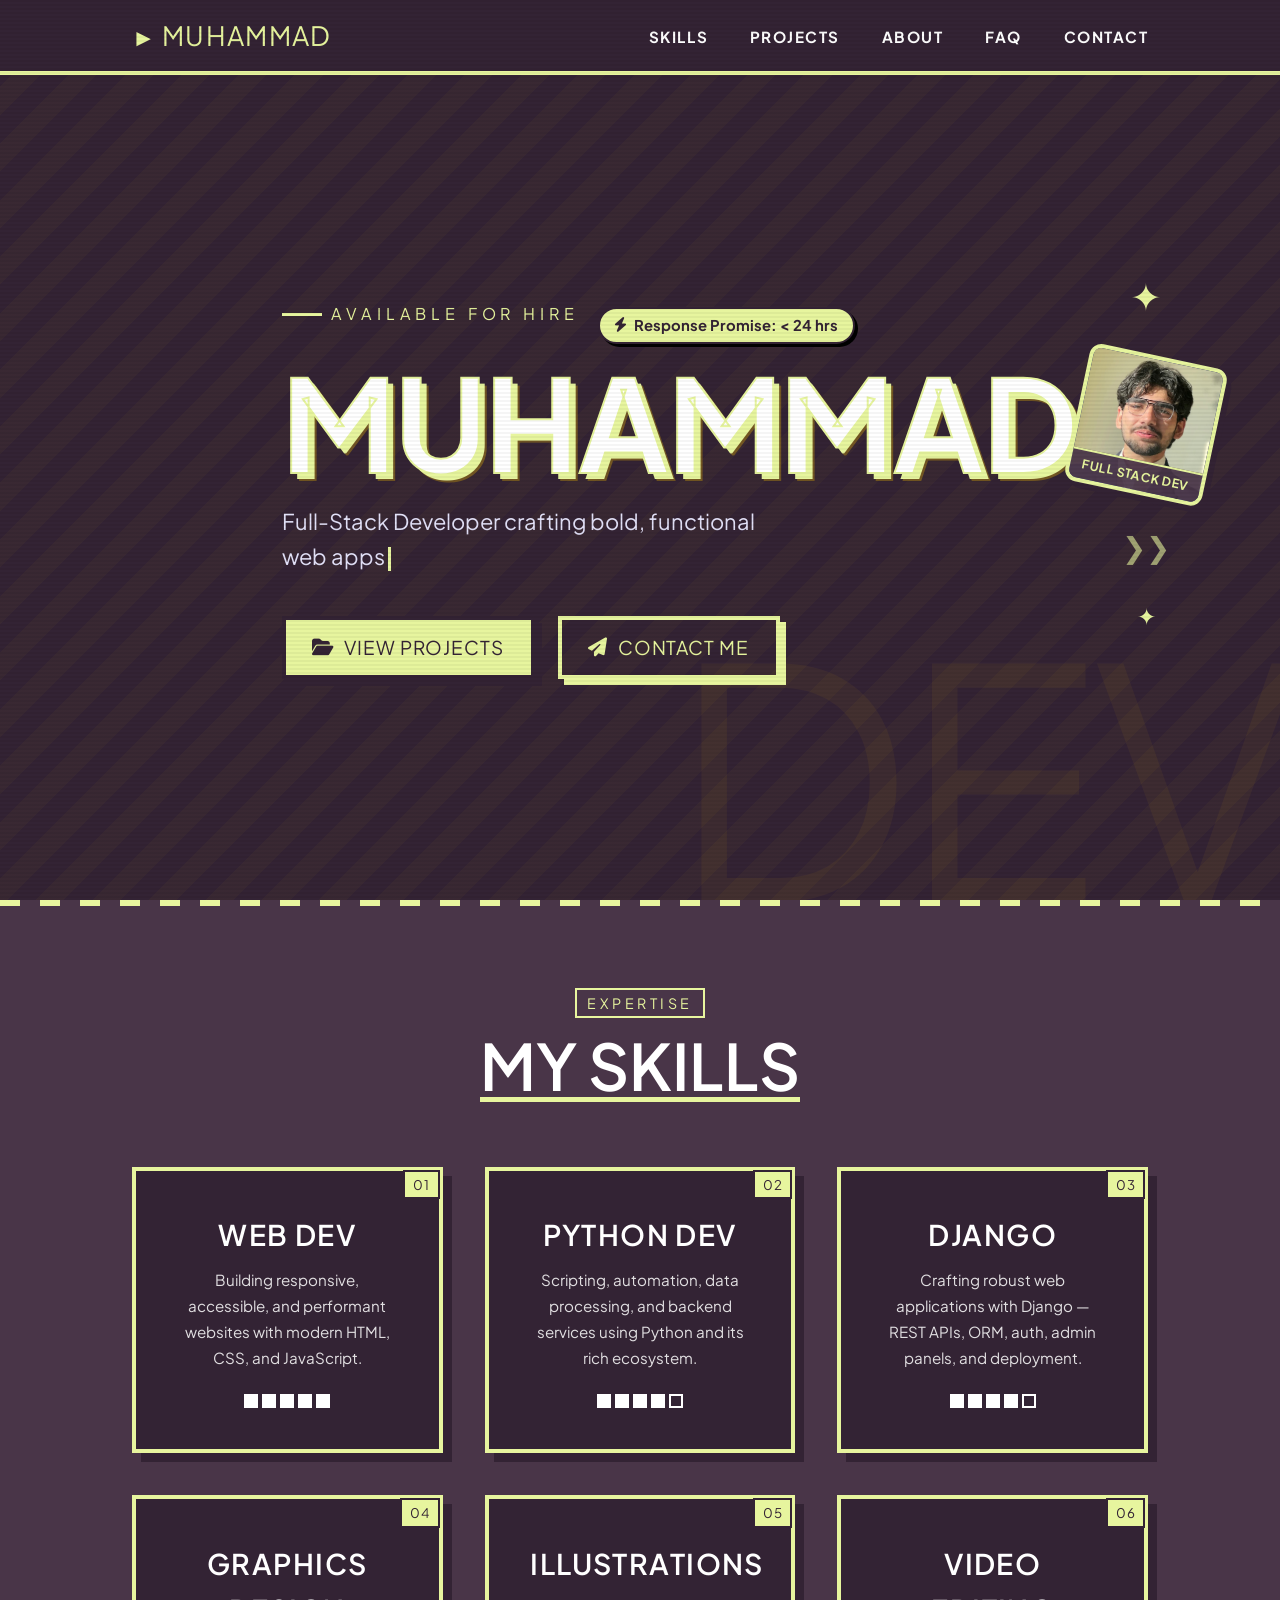
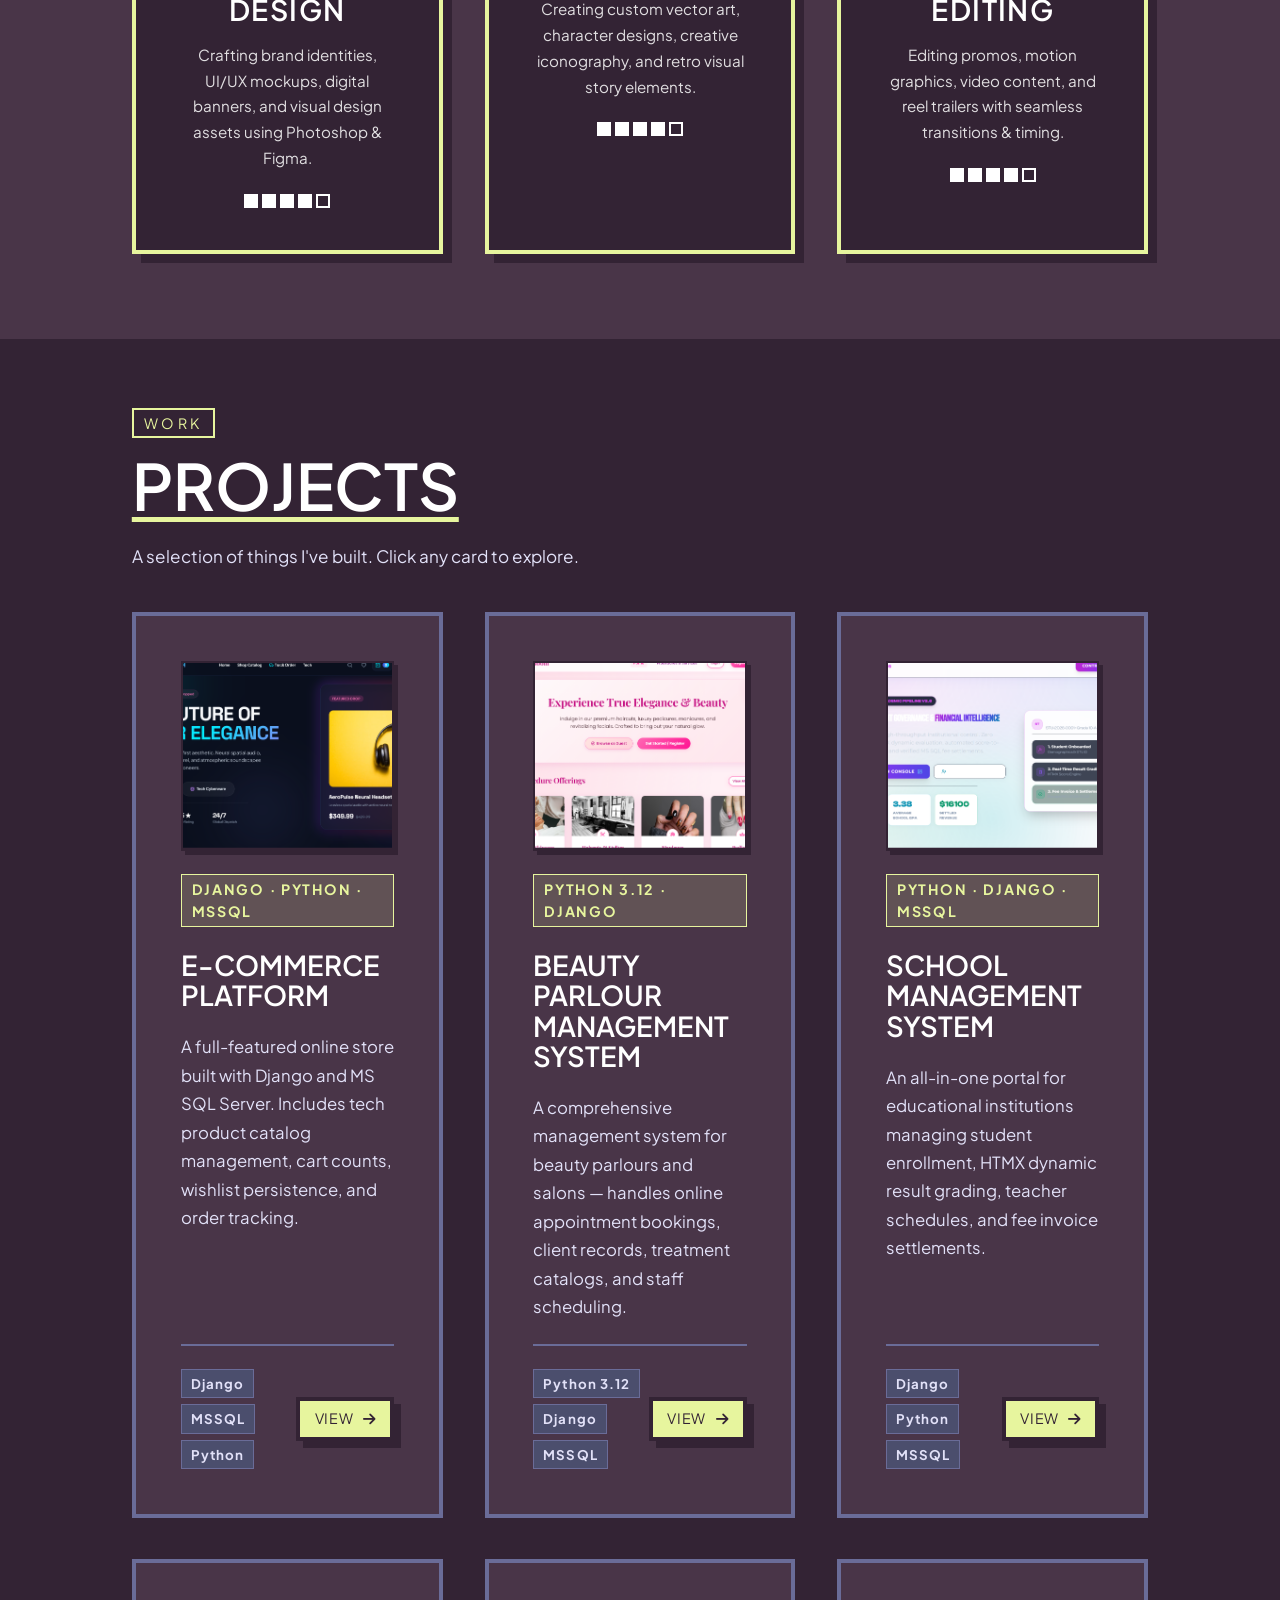
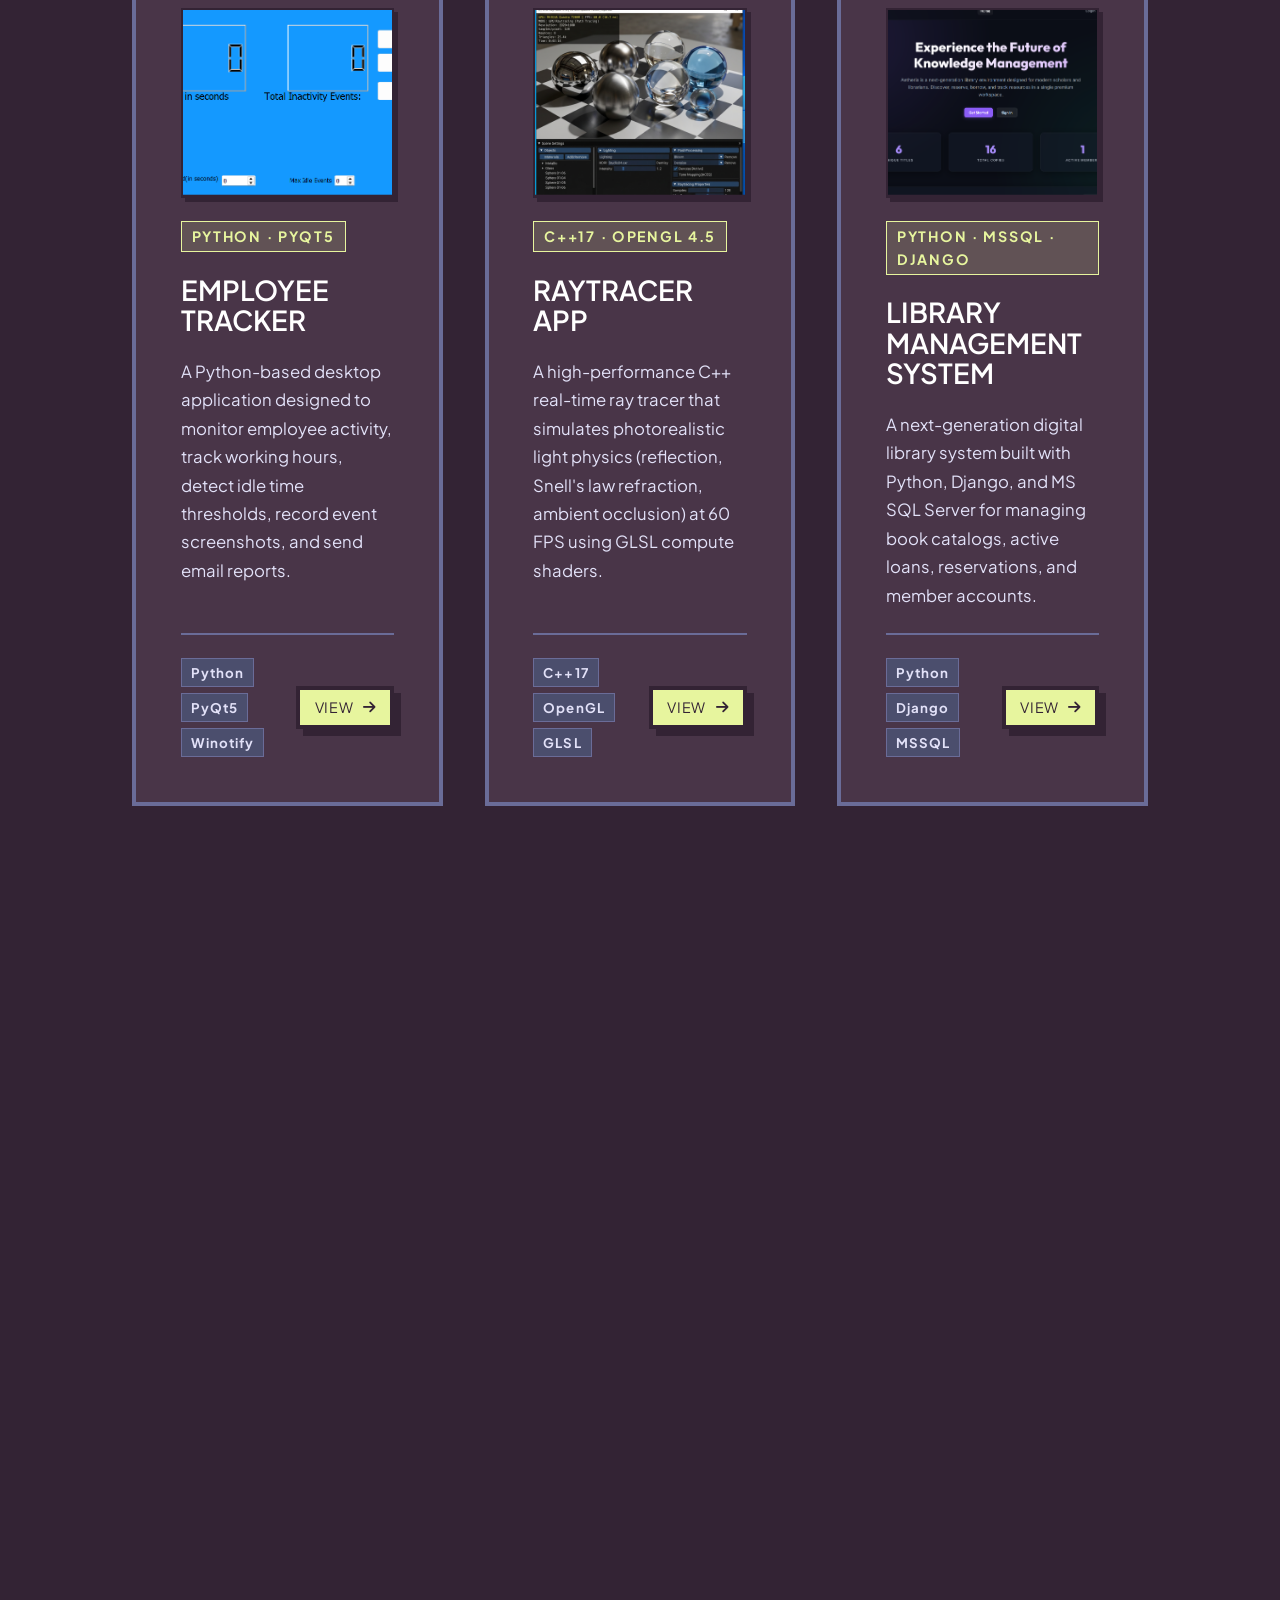
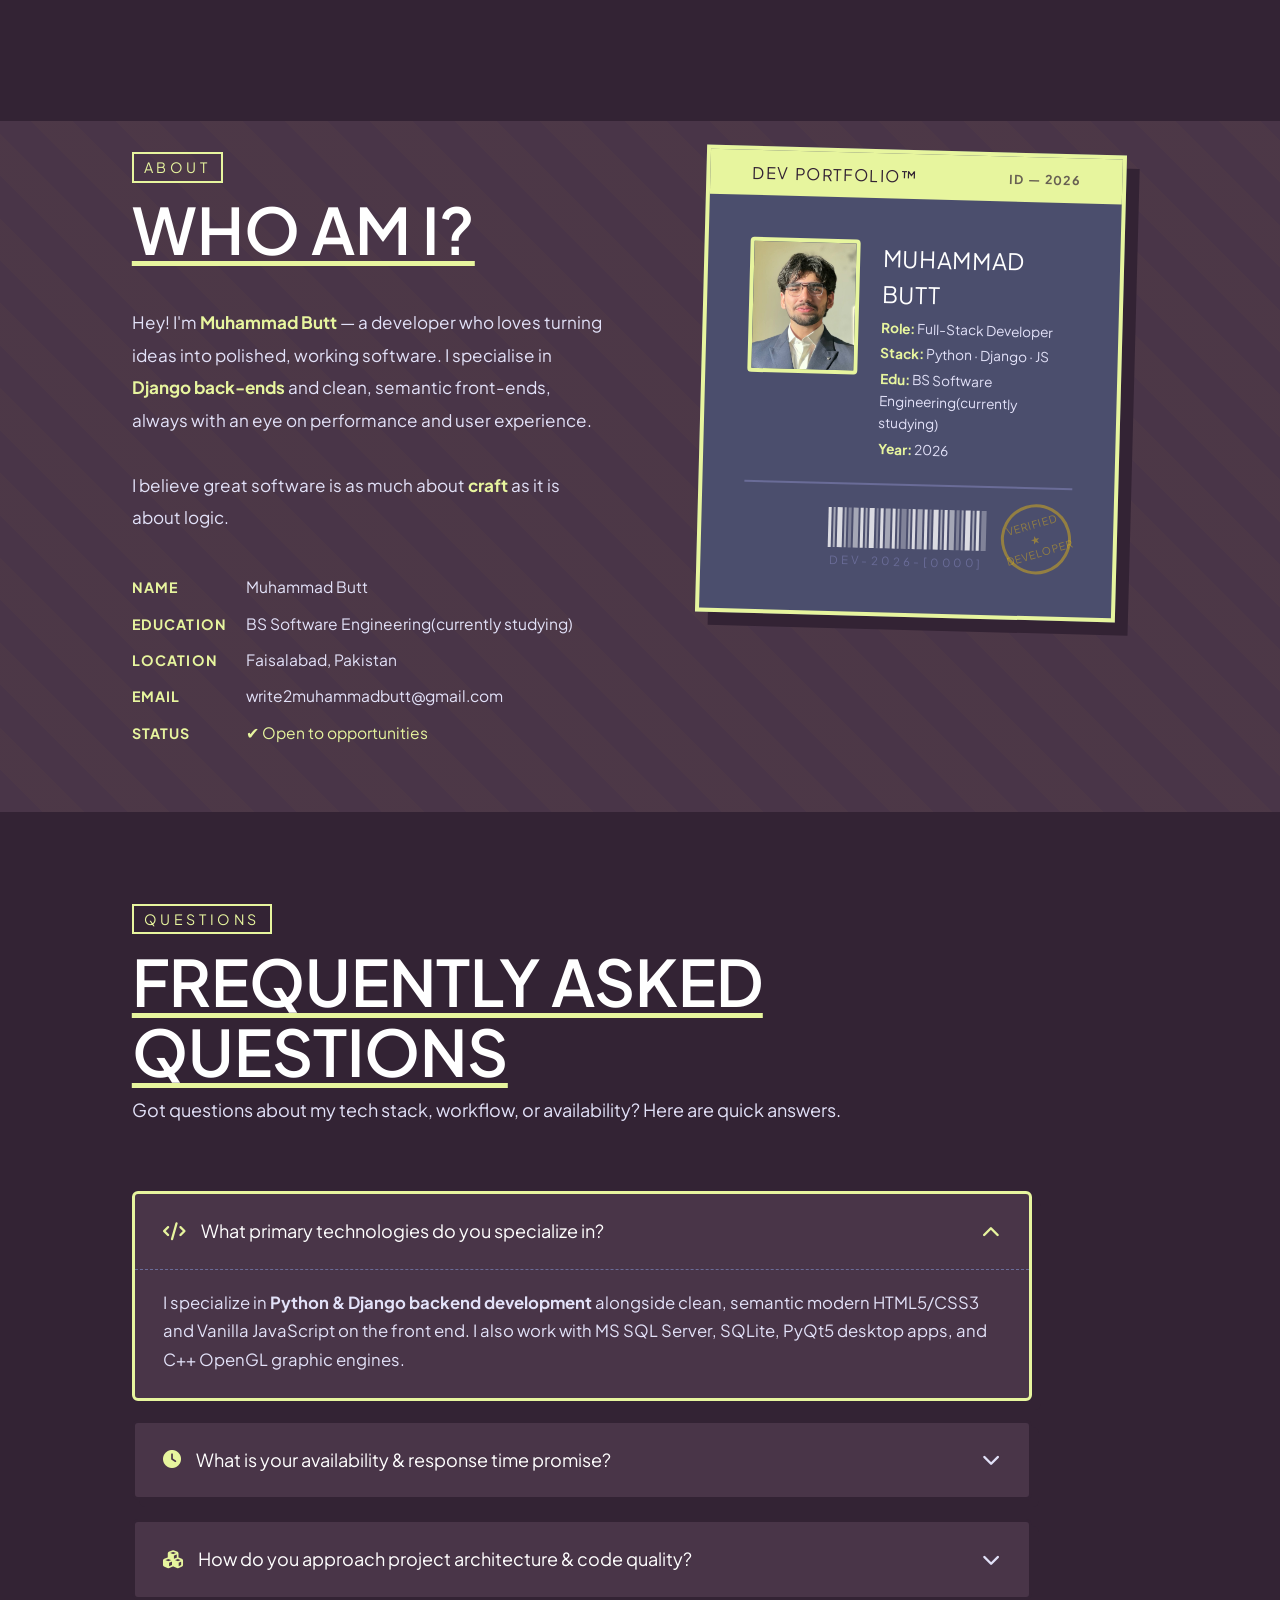
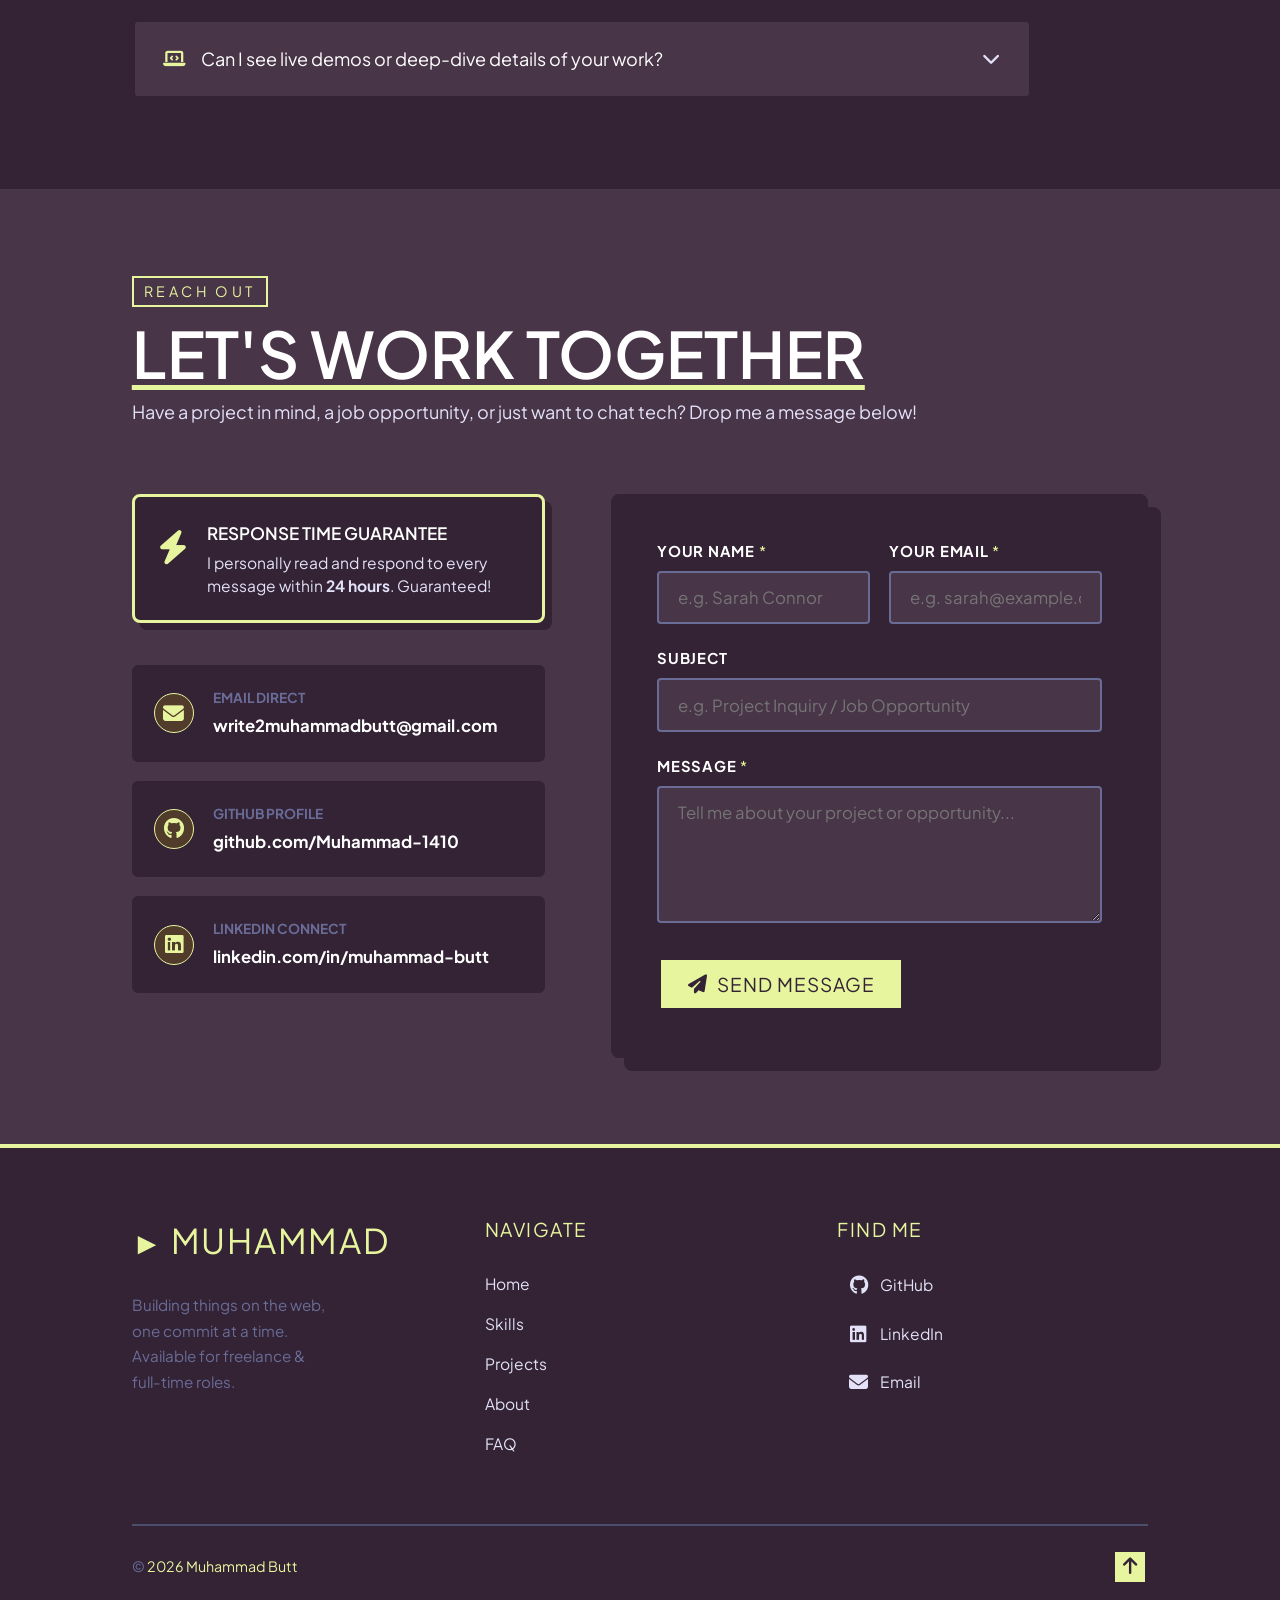
==== index.html @ cc2b0512 "changes1" ====
<!DOCTYPE html>
<html lang="en">

<head>
  <meta charset="UTF-8" />
  <meta name="viewport" content="width=device-width, initial-scale=1.0" />

  <title>Muhammad Butt — Developer Portfolio</title>
  <meta name="description"
    content="Personal portfolio of Muhammad Butt — a passionate web &amp; Python developer specializing in Django applications." />
  <meta name="author" content="Muhammad Butt" />
  <meta name="keywords"
    content="Muhammad Butt, Full Stack Developer, Python Developer, Django Developer, Web Developer Portfolio, Software Engineer Pakistan" />
  <link rel="canonical" href="https://muhammad-1410.github.io/" />

  <!-- Open Graph / Social Media Meta Tags -->
  <meta property="og:type" content="website" />
  <meta property="og:title" content="Muhammad Butt — Developer Portfolio" />
  <meta property="og:description"
    content="Explore projects, skills, and full-stack Django web applications built by Muhammad Butt." />
  <meta property="og:image" content="https://muhammad-1410.github.io/images/profile.jpg" />
  <meta property="og:url" content="https://muhammad-1410.github.io/" />

  <!-- Twitter Card Meta Tags -->
  <meta name="twitter:card" content="summary_large_image" />
  <meta name="twitter:title" content="Muhammad — Developer Portfolio" />
  <meta name="twitter:description"
    content="Explore projects, skills, and full-stack Django web applications built by Muhammad Butt." />
  <meta name="twitter:image" content="https://muhammad-1410.github.io/images/profile.jpg" />

  <!-- Favicon -->
  <link rel="icon" type="image/jpg" href="images/favicon.jpg" />

  <!-- JSON-LD Structured Data Schema -->
  <script type="application/ld+json">
  {
    "@context": "https://schema.org",
    "@type": "Person",
    "name": "Muhammad",
    "jobTitle": "Full-Stack Developer",
    "url": "https://muhammad-1410.github.io/",
    "sameAs": [
      "https://github.com/Muhammad-1410",
      "https://linkedin.com/in/muhammad-butt-6744a7359"
    ],
    "knowsAbout": ["Python", "Django", "JavaScript", "HTML", "CSS", "MSSQL", "Software Engineering"]
  }
  </script>

  <link rel="preconnect" href="https://fonts.googleapis.com" />
  <link rel="preconnect" href="https://fonts.gstatic.com" crossorigin />
  <link
    href="https://fonts.googleapis.com/css2?family=Plus+Jakarta+Sans:ital,wght@0,400;0,500;0,600;0,700;0,800;1,400;1,500;1,600;1,700&display=swap"
    rel="stylesheet" />

  <link rel="stylesheet" href="https://cdnjs.cloudflare.com/ajax/libs/font-awesome/6.5.0/css/all.min.css"
    crossorigin="anonymous" />
  <link rel="stylesheet" href="style.css" />
</head>

<body>

  <nav class="navbar" aria-label="Main navigation">
    <div class="container nav-inner">
      <a href="#hero" class="nav-logo" aria-label="Go to top">Muhammad</a>
      <ul class="nav-links" id="navLinks" role="list">
        <li><a href="#skills" aria-label="Jump to Skills section">Skills</a></li>
        <li><a href="#projects" aria-label="Jump to Projects section">Projects</a></li>
        <li><a href="#about" aria-label="Jump to About section">About</a></li>
        <li><a href="#faq" aria-label="Jump to FAQ section">FAQ</a></li>
        <li><a href="#socials" aria-label="Jump to Socials section">Contact</a></li>
      </ul>
      <button class="nav-toggle" id="navToggle" aria-label="Toggle navigation menu" aria-expanded="false"
        aria-controls="navLinks">
        <span></span>
        <span></span>
        <span></span>
      </button>
    </div>
  </nav>

  <section class="hero" id="hero" aria-label="Hero introduction">
    <div class="container hero-content">
      <div class="hero-status-row">
        <p class="hero-eyebrow">Available for hire</p>
        <span class="response-time-pill" title="Guaranteed quick turnarounds">
          <i class="fa-solid fa-bolt" aria-hidden="true"></i> Response Promise: &lt; 24 hrs
        </span>
      </div>
      <h1 class="hero-name">Muhammad</h1>
      <p class="hero-tagline" id="heroTagline" aria-live="polite">
        <span class="typewriter-cursor" aria-hidden="true"></span>
      </p>

      <!-- CTA buttons -->
      <div class="hero-cta">
        <a href="#projects" class="btn btn-primary" aria-label="View my projects" id="ctaProjects">
          <i class="fa-solid fa-folder-open" aria-hidden="true"></i>
          View Projects
        </a>
        <a href="#contact-section" class="btn btn-secondary" aria-label="Contact me directly" id="ctaContact">
          <i class="fa-solid fa-paper-plane" aria-hidden="true"></i>
          Contact Me
        </a>
      </div>

    </div>

    <div class="hero-shapes" aria-hidden="true">
      <span class="shape-star">✦</span>
      <div class="shape-badge">
        <img src="images/profile.jpg" alt="Muhammad Butt Profile Photo" class="hero-badge-img" />
        <div class="hero-badge-tag">FULL STACK DEV</div>
      </div>
      <span class="shape-chevron">❯❯</span>
      <span class="shape-star" style="font-size:1.2rem; animation-direction: reverse;">✦</span>
    </div>
  </section>

  <section class="skills" id="skills" aria-label="Skills">
    <div class="container">
      <header class="skills-header reveal">
        <span class="section-label">Expertise</span>
        <h2 class="section-title">My Skills</h2>
      </header>
      <div class="skills-grid reveal-stagger">
        <article class="skill-card" data-num="01" tabindex="0" aria-label="Skill: Web Development">
          <h3 class="skill-name">Web Dev</h3>
          <p class="skill-desc">
            Building responsive, accessible, and performant
            websites with modern HTML, CSS, and JavaScript.
          </p>
          <div class="skill-level" aria-label="Proficiency: 5 out of 5">
            <span class="skill-pip filled" title="Level 1"></span>
            <span class="skill-pip filled" title="Level 2"></span>
            <span class="skill-pip filled" title="Level 3"></span>
            <span class="skill-pip filled" title="Level 4"></span>
            <span class="skill-pip filled" title="Level 5"></span>
          </div>
        </article>

        <!-- ── Skill 2: Python Development ── -->
        <article class="skill-card" data-num="02" tabindex="0" aria-label="Skill: Python Development">
          <h3 class="skill-name">Python Dev</h3>
          <p class="skill-desc">
            Scripting, automation, data processing, and backend
            services using Python and its rich ecosystem.
          </p>
          <div class="skill-level" aria-label="Proficiency: 4 out of 5">
            <span class="skill-pip filled" title="Level 1"></span>
            <span class="skill-pip filled" title="Level 2"></span>
            <span class="skill-pip filled" title="Level 3"></span>
            <span class="skill-pip filled" title="Level 4"></span>
            <span class="skill-pip" title="Level 5"></span>
          </div>
        </article>

        <!-- ── Skill 3: Django ── -->
        <article class="skill-card" data-num="03" tabindex="0" aria-label="Skill: Django">
          <h3 class="skill-name">Django</h3>
          <p class="skill-desc">
            Crafting robust web applications with Django — REST
            APIs, ORM, auth, admin panels, and deployment.
          </p>
          <div class="skill-level" aria-label="Proficiency: 4 out of 5">
            <span class="skill-pip filled" title="Level 1"></span>
            <span class="skill-pip filled" title="Level 2"></span>
            <span class="skill-pip filled" title="Level 3"></span>
            <span class="skill-pip filled" title="Level 4"></span>
            <span class="skill-pip" title="Level 5"></span>
          </div>
        </article>

        <!-- ── Skill 4: Graphics Designing ── -->
        <article class="skill-card" data-num="04" tabindex="0" aria-label="Skill: Graphics Designing">
          <h3 class="skill-name">Graphics Design</h3>
          <p class="skill-desc">
            Crafting brand identities, UI/UX mockups, digital banners, and visual design assets using Photoshop &amp;
            Figma.
          </p>
          <div class="skill-level" aria-label="Proficiency: 4 out of 5">
            <span class="skill-pip filled" title="Level 1"></span>
            <span class="skill-pip filled" title="Level 2"></span>
            <span class="skill-pip filled" title="Level 3"></span>
            <span class="skill-pip filled" title="Level 4"></span>
            <span class="skill-pip" title="Level 5"></span>
          </div>
        </article>

        <!-- ── Skill 5: Illustrations ── -->
        <article class="skill-card" data-num="05" tabindex="0" aria-label="Skill: Illustrations">
          <h3 class="skill-name">Illustrations</h3>
          <p class="skill-desc">
            Creating custom vector art, character designs, creative iconography, and retro visual story elements.
          </p>
          <div class="skill-level" aria-label="Proficiency: 4 out of 5">
            <span class="skill-pip filled" title="Level 1"></span>
            <span class="skill-pip filled" title="Level 2"></span>
            <span class="skill-pip filled" title="Level 3"></span>
            <span class="skill-pip filled" title="Level 4"></span>
            <span class="skill-pip" title="Level 5"></span>
          </div>
        </article>

        <!-- ── Skill 6: Video Editing ── -->
        <article class="skill-card" data-num="06" tabindex="0" aria-label="Skill: Video Editing">
          <h3 class="skill-name">Video Editing</h3>
          <p class="skill-desc">
            Editing promos, motion graphics, video content, and reel trailers with seamless transitions &amp; timing.
          </p>
          <div class="skill-level" aria-label="Proficiency: 4 out of 5">
            <span class="skill-pip filled" title="Level 1"></span>
            <span class="skill-pip filled" title="Level 2"></span>
            <span class="skill-pip filled" title="Level 3"></span>
            <span class="skill-pip filled" title="Level 4"></span>
            <span class="skill-pip" title="Level 5"></span>
          </div>
        </article>

      </div><!-- /.skills-grid -->
    </div><!-- /.container -->
  </section>


  <!-- ════════════════════════════════════════════════════════
       PROJECTS SECTION
  ════════════════════════════════════════════════════════ -->
  <section class="projects" id="projects" aria-label="Projects">
    <div class="container">

      <header class="projects-header reveal">
        <span class="section-label">Work</span>
        <h2 class="section-title">Projects</h2>
        <p class="projects-intro">
          A selection of things I've built. Click any card to explore.
        </p>
      </header>

      <div class="projects-grid reveal-stagger">

        <!-- ── Project Card 1: E-Commerce Platform ── -->
        <article class="project-card" tabindex="0" aria-label="Project: E-Commerce Platform">
          <div class="project-img-wrapper">
            <img src="images/e_commerce.png" alt="E-Commerce Platform Screenshot" class="project-img" />
          </div>
          <span class="project-tag">Django · Python · MSSQL</span>
          <h3 class="project-title">E-Commerce Platform</h3>
          <p class="project-desc">
            A full-featured online store built with Django and MS SQL Server. Includes tech product catalog management,
            cart counts, wishlist persistence, and order tracking.
          </p>
          <div class="project-footer">
            <div class="project-stack">
              <span class="stack-pill">Django</span>
              <span class="stack-pill">MSSQL</span>
              <span class="stack-pill">Python</span>
            </div>
            <a href="projects/e-commerce.html" class="btn btn-primary btn-sm"
              aria-label="View E-Commerce Platform project">
              View <i class="fa-solid fa-arrow-right" aria-hidden="true"></i>
            </a>
          </div>
        </article>

        <!-- ── Project Card 2: Beauty Parlour Management System ── -->
        <article class="project-card" tabindex="0" aria-label="Project: Beauty Parlour Management System">
          <div class="project-img-wrapper">
            <img src="images/beauty_parlour.png" alt="Beauty Parlour Management System Screenshot"
              class="project-img" />
          </div>
          <span class="project-tag">PYTHON 3.12 · DJANGO</span>
          <h3 class="project-title">Beauty Parlour Management System</h3>
          <p class="project-desc">
            A comprehensive management system for beauty parlours and salons — handles online appointment bookings,
            client records, treatment catalogs, and staff scheduling.
          </p>
          <div class="project-footer">
            <div class="project-stack">
              <span class="stack-pill">Python 3.12</span>
              <span class="stack-pill">Django</span>
              <span class="stack-pill">MSSQL</span>
            </div>
            <a href="projects/beauty-parlour.html" class="btn btn-primary btn-sm"
              aria-label="View Beauty Parlour Management System project">
              View <i class="fa-solid fa-arrow-right" aria-hidden="true"></i>
            </a>
          </div>
        </article>

        <!-- ── Project Card 3: School Management System ── -->
        <article class="project-card" tabindex="0" aria-label="Project: School Management System">
          <div class="project-img-wrapper">
            <img src="images/school_management.png" alt="School Management System Screenshot" class="project-img" />
          </div>
          <span class="project-tag">Python · Django · MSSQL</span>
          <h3 class="project-title">School Management System</h3>
          <p class="project-desc">
            An all-in-one portal for educational institutions managing student enrollment, HTMX dynamic result grading,
            teacher schedules, and fee invoice settlements.
          </p>
          <div class="project-footer">
            <div class="project-stack">
              <span class="stack-pill">Django</span>
              <span class="stack-pill">Python</span>
              <span class="stack-pill">MSSQL</span>
            </div>
            <a href="projects/school-management.html" class="btn btn-primary btn-sm"
              aria-label="View School Management System project">
              View <i class="fa-solid fa-arrow-right" aria-hidden="true"></i>
            </a>
          </div>
        </article>

        <!-- ── Project Card 4: Employee Tracker ── -->
        <article class="project-card" tabindex="0" aria-label="Project: Employee Tracker">
          <div class="project-img-wrapper">
            <img src="images/employee_tracker.png" alt="Employee Tracker Screenshot" class="project-img" />
          </div>
          <span class="project-tag">Python · PyQt5</span>
          <h3 class="project-title">Employee Tracker</h3>
          <p class="project-desc">
            A Python-based desktop application designed to monitor employee activity, track working hours, detect idle
            time thresholds, record event screenshots, and send email reports.
          </p>
          <div class="project-footer">
            <div class="project-stack">
              <span class="stack-pill">Python</span>
              <span class="stack-pill">PyQt5</span>
              <span class="stack-pill">Winotify</span>
            </div>
            <a href="projects/employee-tracker.html" class="btn btn-primary btn-sm"
              aria-label="View Employee Tracker project">
              View <i class="fa-solid fa-arrow-right" aria-hidden="true"></i>
            </a>
          </div>
        </article>

        <!-- ── Project Card 5: Real-Time RayTracer ── -->
        <article class="project-card" tabindex="0" aria-label="Project: RayTracer App">
          <div class="project-img-wrapper">
            <img src="images/ray_tracer.png" alt="Real-Time RayTracer App Screenshot" class="project-img" />
          </div>
          <span class="project-tag">C++17 · OpenGL 4.5</span>
          <h3 class="project-title">RayTracer App</h3>
          <p class="project-desc">
            A high-performance C++ real-time ray tracer that simulates photorealistic light physics (reflection, Snell's
            law refraction, ambient occlusion) at 60 FPS using GLSL compute shaders.
          </p>
          <div class="project-footer">
            <div class="project-stack">
              <span class="stack-pill">C++17</span>
              <span class="stack-pill">OpenGL</span>
              <span class="stack-pill">GLSL</span>
            </div>
            <a href="projects/ray-tracer.html" class="btn btn-primary btn-sm" aria-label="View RayTracer App project">
              View <i class="fa-solid fa-arrow-right" aria-hidden="true"></i>
            </a>
          </div>
        </article>

        <!-- ── Project Card 6: Library Management System (Replaced SantaRosa Tyre Shop) ── -->
        <article class="project-card" tabindex="0" aria-label="Project: Library Management System">
          <div class="project-img-wrapper">
            <img src="images/library_management.png" alt="Library Management System Screenshot" class="project-img" />
          </div>
          <span class="project-tag">Python · MSSQL · Django</span>
          <h3 class="project-title">Library Management System</h3>
          <p class="project-desc">
            A next-generation digital library system built with Python, Django, and MS SQL Server for managing book
            catalogs, active loans, reservations, and member accounts.
          </p>
          <div class="project-footer">
            <div class="project-stack">
              <span class="stack-pill">Python</span>
              <span class="stack-pill">Django</span>
              <span class="stack-pill">MSSQL</span>
            </div>
            <a href="projects/library-management.html" class="btn btn-primary btn-sm"
              aria-label="View Library Management System project">
              View <i class="fa-solid fa-arrow-right" aria-hidden="true"></i>
            </a>
          </div>
        </article>

        <!-- ── Project Card 7: Calculator App ── -->
        <article class="project-card" tabindex="0" aria-label="Project: Calculator App">
          <div class="project-img-wrapper">
            <img src="images/calculator_django.png" alt="Calculator App Screenshot" class="project-img" />
          </div>
          <span class="project-tag">Python · Django 6.0</span>
          <h3 class="project-title">Calculator App</h3>
          <p class="project-desc">
            A retro-styled desktop calculator web application built with Python and Django 6.0, featuring arithmetic
            evaluation, percentage calculation, and dynamic keypad feedback.
          </p>
          <div class="project-footer">
            <div class="project-stack">
              <span class="stack-pill">Python</span>
              <span class="stack-pill">Django 6.0</span>
              <span class="stack-pill">SQLite</span>
            </div>
            <a href="projects/calculator-django.html" class="btn btn-primary btn-sm"
              aria-label="View Calculator App project">
              View <i class="fa-solid fa-arrow-right" aria-hidden="true"></i>
            </a>
          </div>
        </article>

      </div><!-- /.projects-grid -->
    </div><!-- /.container -->
  </section>


  <section class="about" id="about" aria-label="About me">
    <div class="container about-inner">

      <div class="about-text reveal">
        <span class="section-label">About</span>
        <h2 class="section-title">Who Am I?</h2>

        <p class="about-bio">
          Hey! I'm <strong>Muhammad Butt</strong> — a developer who loves turning
          ideas into polished, working software. I specialise in
          <strong>Django back-ends</strong> and clean, semantic front-ends,
          always with an eye on performance and user experience.
          <br><br>
          I believe great software is as much about <strong>craft</strong> as
          it is about logic.
        </p>

        <div class="about-facts">
          <div class="fact-row">
            <span class="fact-label">Name</span>
            <span class="fact-value">Muhammad Butt</span>
          </div>
          <div class="fact-row">
            <span class="fact-label">Education</span>
            <span class="fact-value">BS Software Engineering(currently studying)</span>
          </div>
          <div class="fact-row">
            <span class="fact-label">Location</span>
            <span class="fact-value">Faisalabad, Pakistan</span>
          </div>
          <div class="fact-row">
            <span class="fact-label">Email</span>
            <span class="fact-value">write2muhammadbutt@gmail.com</span>
          </div>
          <div class="fact-row">
            <span class="fact-label">Status</span>
            <span class="fact-value" style="color:var(--yellow);">✔ Open to opportunities</span>
          </div>
        </div>
      </div>

      <div class="reveal" style="transition-delay: 150ms;">
        <div class="id-card" aria-label="Developer ID Card">

          <div class="id-card-header">
            <span class="id-card-org">Dev Portfolio™</span>
            <span class="id-card-type">ID — 2026</span>
          </div>

          <div class="id-card-body">
            <div class="id-avatar" aria-label="Muhammad Butt Profile Photo">
              <img src="images/profile.jpg" alt="Muhammad Butt Profile Photo" />
            </div>

            <div class="id-details">
              <p class="id-name">Muhammad<br>Butt</p>
              <p class="id-field"><span>Role:</span> Full-Stack Developer</p>
              <p class="id-field"><span>Stack:</span> Python · Django · JS</p>
              <p class="id-field"><span>Edu:</span> BS Software Engineering(currently studying)</p>
              <p class="id-field"><span>Year:</span> 2026</p>
            </div>
          </div>

          <div class="id-barcode" aria-hidden="true">
            <div class="barcode-bars">
              <span></span><span></span><span></span><span></span><span></span>
              <span></span><span></span><span></span><span></span><span></span>
              <span></span><span></span><span></span><span></span><span></span>
              <span></span><span></span><span></span><span></span><span></span>
              <span></span><span></span><span></span><span></span><span></span>
              <span></span><span></span><span></span><span></span><span></span>
            </div>
            <p class="barcode-num">DEV-2026-[0000]</p>
          </div>

          <div class="id-stamp" aria-hidden="true">
            VERIFIED<br>★<br>DEVELOPER
          </div>

        </div>
      </div>

    </div>
  </section>

  <!-- ════════════════════════════════════════════════════════
       FAQ SECTION (Recruiter & Client Q&A)
  ════════════════════════════════════════════════════════ -->
  <section class="faq" id="faq" aria-label="Frequently Asked Questions">
    <div class="container">
      <header class="faq-header reveal">
        <span class="section-label">Questions</span>
        <h2 class="section-title">Frequently Asked Questions</h2>
        <p class="faq-intro">Got questions about my tech stack, workflow, or availability? Here are quick answers.</p>
      </header>

      <div class="faq-accordion reveal">
        <details class="faq-item" open>
          <summary class="faq-question">
            <span><i class="fa-solid fa-code" aria-hidden="true"></i> What primary technologies do you specialize
              in?</span>
            <i class="fa-solid fa-chevron-down faq-icon" aria-hidden="true"></i>
          </summary>
          <div class="faq-answer">
            <p>I specialize in <strong>Python &amp; Django backend development</strong> alongside clean, semantic modern
              HTML5/CSS3 and Vanilla JavaScript on the front end. I also work with MS SQL Server, SQLite, PyQt5 desktop
              apps, and C++ OpenGL graphic engines.</p>
          </div>
        </details>

        <details class="faq-item">
          <summary class="faq-question">
            <span><i class="fa-solid fa-clock" aria-hidden="true"></i> What is your availability &amp; response time
              promise?</span>
            <i class="fa-solid fa-chevron-down faq-icon" aria-hidden="true"></i>
          </summary>
          <div class="faq-answer">
            <p>I am open to full-time roles, internships, and freelance projects. I guarantee a <strong>24-hour response
                time promise</strong> for all inquiries sent via email or my contact form.</p>
          </div>
        </details>

        <details class="faq-item">
          <summary class="faq-question">
            <span><i class="fa-solid fa-cubes" aria-hidden="true"></i> How do you approach project architecture &amp;
              code quality?</span>
            <i class="fa-solid fa-chevron-down faq-icon" aria-hidden="true"></i>
          </summary>
          <div class="faq-answer">
            <p>I prioritize clean, modular code contracts, strict accessibility (WCAG compliant), semantic HTML,
              responsive design, fast page speed performance, and automated unit testing.</p>
          </div>
        </details>

        <details class="faq-item">
          <summary class="faq-question">
            <span><i class="fa-solid fa-laptop-code" aria-hidden="true"></i> Can I see live demos or deep-dive details
              of your work?</span>
            <i class="fa-solid fa-chevron-down faq-icon" aria-hidden="true"></i>
          </summary>
          <div class="faq-answer">
            <p>Yes! Every project card in the Projects section features a dedicated deep-dive page detailing the
              architecture, database schema, screenshot gallery, and core features.</p>
          </div>
        </details>
      </div>
    </div>
  </section>

  <!-- ════════════════════════════════════════════════════════
       CONTACT & GET IN TOUCH SECTION
  ════════════════════════════════════════════════════════ -->
  <section class="contact-section" id="contact-section" aria-label="Contact Section">
    <div class="container">
      <header class="contact-header reveal">
        <span class="section-label">Reach Out</span>
        <h2 class="section-title">Let's Work Together</h2>
        <p class="contact-intro">Have a project in mind, a job opportunity, or just want to chat tech? Drop me a message
          below!</p>
      </header>

      <div class="contact-grid reveal">
        <!-- Left column: Response time guarantee & direct contacts -->
        <div class="contact-info-card">
          <div class="response-promise-box">
            <div class="promise-icon"><i class="fa-solid fa-bolt" aria-hidden="true"></i></div>
            <div class="promise-text">
              <h3>Response Time Guarantee</h3>
              <p>I personally read and respond to every message within <strong>24 hours</strong>. Guaranteed!</p>
            </div>
          </div>

          <ul class="contact-direct-list" role="list">
            <li>
              <div class="direct-icon"><i class="fa-solid fa-envelope" aria-hidden="true"></i></div>
              <div>
                <span class="direct-label">Email Direct</span>
                <a href="mailto:write2muhammadbutt@gmail.com" class="direct-val">write2muhammadbutt@gmail.com</a>
              </div>
            </li>
            <li>
              <div class="direct-icon"><i class="fa-brands fa-github" aria-hidden="true"></i></div>
              <div>
                <span class="direct-label">GitHub Profile</span>
                <a href="https://github.com/Muhammad-1410" target="_blank" rel="noopener noreferrer"
                  class="direct-val">github.com/Muhammad-1410</a>
              </div>
            </li>
            <li>
              <div class="direct-icon"><i class="fa-brands fa-linkedin" aria-hidden="true"></i></div>
              <div>
                <span class="direct-label">LinkedIn Connect</span>
                <a href="https://linkedin.com/in/muhammad-butt-6744a7359" target="_blank" rel="noopener noreferrer"
                  class="direct-val">linkedin.com/in/muhammad-butt</a>
              </div>
            </li>
          </ul>
        </div>

        <!-- Right column: Interactive Contact Form with Direct Email Delivery -->
        <form class="contact-form" id="contactForm" action="https://formsubmit.co/write2muhammadbutt@gmail.com"
          method="POST" aria-label="Contact form">
          <!-- FormSubmit Configuration -->
          <input type="hidden" name="_subject" value="🚀 New Message from Developer Portfolio!" />
          <input type="hidden" name="_template" value="table" />
          <input type="hidden" name="_captcha" value="false" />

          <div class="form-row">
            <div class="form-group">
              <label for="contactName">Your Name <span class="req">*</span></label>
              <input type="text" id="contactName" name="name" placeholder="e.g. Sarah Connor" required />
            </div>
            <div class="form-group">
              <label for="contactEmail">Your Email <span class="req">*</span></label>
              <input type="email" id="contactEmail" name="email" placeholder="e.g. sarah@example.com" required />
            </div>
          </div>
          <div class="form-group">
            <label for="contactSubject">Subject</label>
            <input type="text" id="contactSubject" name="subject"
              placeholder="e.g. Project Inquiry / Job Opportunity" />
          </div>
          <div class="form-group">
            <label for="contactMessage">Message <span class="req">*</span></label>
            <textarea id="contactMessage" name="message" rows="5"
              placeholder="Tell me about your project or opportunity..." required></textarea>
          </div>
          <button type="submit" class="btn btn-primary btn-submit" id="contactSubmitBtn">
            <i class="fa-solid fa-paper-plane" aria-hidden="true"></i> Send Message
          </button>
        </form>
      </div>
    </div>
  </section>

  <!-- ── CONTACT CONFIRMATION MODAL ── -->
  <div class="modal-overlay" id="contactModal" aria-hidden="true" role="dialog" aria-labelledby="modalTitle">
    <div class="modal-card">
      <button class="modal-close" id="modalCloseBtn" aria-label="Close modal">&times;</button>
      <div class="modal-icon"><i class="fa-solid fa-circle-check" aria-hidden="true"></i></div>
      <h3 class="modal-title" id="modalTitle">Message Received!</h3>
      <p class="modal-desc">
        Thank you for reaching out, <strong id="modalSenderName">Friend</strong>!
        Your message has been sent successfully. I will get back to you within 24 hours.
      </p>
      <button class="btn btn-primary" id="modalOkBtn">Awesome, thanks!</button>
    </div>
  </div>

  <!-- ── STICKY MOBILE CTA ── -->
  <a href="#contact-section" class="sticky-mobile-cta" id="stickyMobileCta" aria-label="Quick Contact button">
    <i class="fa-solid fa-comments" aria-hidden="true"></i>
    <span>Contact Me</span>
  </a>

  <footer class="footer" id="footer" aria-label="Footer and contact">
    <div class="container">

      <div class="footer-inner">

        <div class="footer-brand">
          <span class="nav-logo" aria-hidden="true">Muhammad</span>
          <p>
            Building things on the web, one commit at a time.
            Available for freelance &amp; full-time roles.
          </p>
        </div>

        <nav aria-label="Footer navigation">
          <p class="footer-col-title">Navigate</p>
          <ul class="footer-links-list" role="list">
            <li><a href="#hero">Home</a></li>
            <li><a href="#skills">Skills</a></li>
            <li><a href="#projects">Projects</a></li>
            <li><a href="#about">About</a></li>
            <li><a href="#faq">FAQ</a></li>
          </ul>
        </nav>

        <div id="socials">
          <p class="footer-col-title">Find Me</p>
          <ul class="social-links" role="list">
            <li>
              <a href="https://github.com/Muhammad-1410" class="social-link" target="_blank" rel="noopener noreferrer"
                aria-label="GitHub profile (opens in new tab)">
                <i class="fa-brands fa-github" aria-hidden="true"></i>
                GitHub
              </a>
            </li>
            <li>
              <a href="https://linkedin.com/in/muhammad-butt-6744a7359" class="social-link" target="_blank"
                rel="noopener noreferrer" aria-label="LinkedIn profile (opens in new tab)">
                <i class="fa-brands fa-linkedin" aria-hidden="true"></i>
                LinkedIn
              </a>
            </li>

            <li>
              <a href="mailto:write2muhammadbutt@gmail.com" class="social-link" aria-label="Send me an email">
                <i class="fa-solid fa-envelope" aria-hidden="true"></i>
                Email
              </a>
            </li>
          </ul>
        </div>

      </div>

      <div class="footer-bottom">
        <p class="footer-copy">
          © <span id="currentYear"></span>
          <span>Muhammad Butt</span>
        </p>
        <button class="back-to-top" id="backToTop" aria-label="Scroll back to top" title="Back to top">
          <i class="fa-solid fa-arrow-up" aria-hidden="true"></i>
        </button>
      </div>

    </div>
  </footer>

  <script src="script.js"></script>

</body>

</html>
---- style.css ----
/* ============================================================
   RETRO PORTFOLIO — style.css
   Theme: Vintage Arcade / Neo-Brutalist
   Palette Tokens:
     - Powder Blush:  #FFB4A2
     - Vintage Grape: #493548
     - Dusty Grape:   #4B4E6D
     - Periwinkle:    #AEADF0
     - Lime Cream:    #E7F59E
   ============================================================ */


/* ─── CSS CUSTOM PROPERTIES ──────────────────────────────── */
:root {
  /* User Exact Color Palette */
  --vintage-grape: #493548; /* Main Dark Background */
  --dusty-grape:   #4B4E6D; /* Containers, Cards, Sub-panels */
  --periwinkle:    #AEADF0; /* Soft Purple Accent & Links */
  --powder-blush:  #FFB4A2; /* Warm Coral Peach Accent */
  --lime-cream:    #E7F59E; /* Primary Action Lime Highlight */

  /* Mapped Legacy Variables */
  --yellow:        var(--lime-cream);
  --yellow-light:  #F2FAC6;
  --black:         #332334;
  --off-black:     var(--vintage-grape);
  --dark-gray:     var(--dusty-grape);
  --mid-gray:      #6A6C98;
  --light-gray:    #E2E1F8;
  --white:         #FFFFFF;

  --accent-blush:      var(--powder-blush);
  --accent-periwinkle: var(--periwinkle);
  --accent-lime:       var(--lime-cream);

  /* Typography Breakdown: Clean, Minimal Tech UI */
  --font-display: 'Plus Jakarta Sans', -apple-system, BlinkMacSystemFont, 'Segoe UI', Roboto, sans-serif;
  --font-body:    'Plus Jakarta Sans', -apple-system, BlinkMacSystemFont, 'Segoe UI', Roboto, sans-serif;

  /* Borders & Shadows — hard-edged neo-brutalist style (+3px thicker) */
  --border:        3px solid var(--black);
  --border-thick:  4px solid var(--black);
  --shadow-sm:     5px 5px 0px var(--black);
  --shadow-md:     7px 7px 0px var(--black);
  --shadow-lg:     9px 9px 0px var(--black);
  --shadow-xl:    13px 13px 0px var(--black);

  /* Spacing */
  --gap-xs:  0.6rem;
  --gap-sm:  1.2rem;
  --gap-md:  2.2rem;
  --gap-lg:  3.5rem;
  --gap-xl:  4.5rem;

  /* Transitions */
  --ease-snappy: cubic-bezier(0.25, 0.46, 0.45, 0.94);
  --dur-fast:    200ms;
  --dur-med:     350ms;
}

/* ─── CSS RESET & BASE ───────────────────────────────────── */
*, *::before, *::after {
  box-sizing: border-box;
  margin: 0;
  padding: 0;
}

html {
  scroll-behavior: smooth;
  scroll-padding-top: 75px;
  font-size: 19px; /* Increased font baseline size by 3px! */
}

section[id] {
  scroll-margin-top: 80px;
}

body {
  background-color: var(--off-black);
  color: var(--white);
  font-family: var(--font-body);
  line-height: 1.6;
  overflow-x: hidden;
  /* Grain/noise texture overlay via SVG data URI */
  background-image: url("data:image/svg+xml,%3Csvg xmlns='http://www.w3.org/2000/svg' width='300' height='300'%3E%3Cfilter id='n'%3E%3CfeTurbulence type='fractalNoise' baseFrequency='0.75' numOctaves='4' stitchTiles='stitch'/%3E%3C/filter%3E%3Crect width='300' height='300' filter='url(%23n)' opacity='0.04'/%3E%3C/svg%3E");
}

/* Scanline overlay on the entire page */
body::before {
  content: '';
  position: fixed;
  inset: 0;
  pointer-events: none;
  z-index: 9999;
  background: repeating-linear-gradient(
    0deg,
    transparent,
    transparent 2px,
    rgba(0, 0, 0, 0.04) 2px,
    rgba(0, 0, 0, 0.04) 4px
  );
}

img {
  max-width: 100%;
  display: block;
}

a {
  color: inherit;
  text-decoration: none;
}

ul {
  list-style: none;
}

/* ─── UTILITY CLASSES ────────────────────────────────────── */
.container {
  max-width: 1100px;
  margin-inline: auto;
  padding-inline: var(--gap-md);
}

.section-label {
  font-family: var(--font-display);
  font-size: 0.75rem;
  letter-spacing: 0.25em;
  text-transform: uppercase;
  color: var(--yellow);
  display: inline-block;
  margin-bottom: var(--gap-xs);
  padding: 2px 10px;
  border: 2px solid var(--yellow);
  background: transparent;
}

.section-title {
  font-family: var(--font-display);
  font-weight: 600; /* SemiBold for H2/H3 */
  font-size: clamp(2rem, 5vw, 3.5rem);
  line-height: 1.1;
  color: var(--white);
  text-transform: uppercase;
  /* Hard yellow underline accent */
  text-decoration: underline;
  text-decoration-color: var(--yellow);
  text-decoration-thickness: 5px;
  text-underline-offset: 6px;
}

h1, .hero-name {
  font-weight: 700; /* Bold for H1 */
}

h2, h3 {
  font-weight: 600; /* SemiBold for H2/H3 */
}

body, p, span, input, textarea, button {
  font-weight: 400; /* Regular / Medium for Body & UI */
}

/* ─── SCROLL ANIMATION SETUP ─────────────────────────────── */
.reveal {
  opacity: 0;
  transform: translateY(40px);
  transition: opacity var(--dur-med) var(--ease-snappy),
              transform var(--dur-med) var(--ease-snappy);
}

.reveal.visible {
  opacity: 1;
  transform: translateY(0);
}

/* Stagger children inside a reveal group */
.reveal-stagger > * {
  opacity: 0;
  transform: translateY(30px);
  transition: opacity var(--dur-med) var(--ease-snappy),
              transform var(--dur-med) var(--ease-snappy);
}

.reveal-stagger.visible > *:nth-child(1) { opacity: 1; transform: none; transition-delay: 0ms; }
.reveal-stagger.visible > *:nth-child(2) { opacity: 1; transform: none; transition-delay: 80ms; }
.reveal-stagger.visible > *:nth-child(3) { opacity: 1; transform: none; transition-delay: 160ms; }
.reveal-stagger.visible > *:nth-child(4) { opacity: 1; transform: none; transition-delay: 240ms; }
.reveal-stagger.visible > *:nth-child(5) { opacity: 1; transform: none; transition-delay: 320ms; }
.reveal-stagger.visible > *:nth-child(6) { opacity: 1; transform: none; transition-delay: 400ms; }


/* ═══════════════════════════════════════════════════════════
   NAVIGATION
═══════════════════════════════════════════════════════════ */
.navbar {
  position: fixed;
  top: 0;
  left: 0;
  width: 100%;
  z-index: 1000;
  background: var(--black);
  border-bottom: var(--border-thick);
  border-bottom-color: var(--yellow);
  padding: 0.75rem 0;
  transition: box-shadow var(--dur-fast);
}

.navbar.scrolled {
  box-shadow: 0 4px 0 var(--yellow);
}

.nav-inner {
  display: flex;
  align-items: center;
  justify-content: space-between;
}

.nav-logo {
  font-family: var(--font-display);
  font-size: 1.4rem;
  color: var(--yellow);
  letter-spacing: 0.05em;
  text-transform: uppercase;
  /* Pixel-style ">" prefix */
}

.nav-logo::before {
  content: '► ';
  font-size: 0.9em;
}

.nav-links {
  display: flex;
  gap: var(--gap-md);
  align-items: center;
}

.nav-links a {
  font-family: var(--font-body);
  font-size: 0.8rem;
  font-weight: 700;
  letter-spacing: 0.1em;
  text-transform: uppercase;
  color: var(--white);
  position: relative;
  padding-bottom: 2px;
  transition: color var(--dur-fast);
}

.nav-links a::after {
  content: '';
  position: absolute;
  bottom: -2px;
  left: 0;
  width: 0;
  height: 2px;
  background: var(--yellow);
  transition: width var(--dur-fast) var(--ease-snappy);
}

.nav-links a:hover {
  color: var(--yellow);
}

.nav-links a:hover::after {
  width: 100%;
}

/* Hamburger menu */
.nav-toggle {
  display: none;
  flex-direction: column;
  gap: 5px;
  background: none;
  border: none;
  cursor: pointer;
  padding: 4px;
}

.nav-toggle span {
  display: block;
  width: 26px;
  height: 3px;
  background: var(--yellow);
  transition: transform var(--dur-fast), opacity var(--dur-fast);
}

.nav-toggle.open span:nth-child(1) { transform: translateY(8px) rotate(45deg); }
.nav-toggle.open span:nth-child(2) { opacity: 0; }
.nav-toggle.open span:nth-child(3) { transform: translateY(-8px) rotate(-45deg); }


/* ═══════════════════════════════════════════════════════════
   HERO SECTION
═══════════════════════════════════════════════════════════ */
.hero {
  min-height: 100vh;
  display: flex;
  align-items: center;
  padding-top: 80px; /* navbar offset */
  position: relative;
  overflow: hidden;
  background-color: var(--black);
}

/* Diagonal stripe accent in background */
.hero::before {
  content: '';
  position: absolute;
  inset: 0;
  background: repeating-linear-gradient(
    -45deg,
    transparent,
    transparent 20px,
    rgba(255, 199, 0, 0.03) 20px,
    rgba(255, 199, 0, 0.03) 40px
  );
  pointer-events: none;
}

/* Large decorative BG text */
.hero::after {
  content: 'DEV';
  position: absolute;
  right: -0.05em;
  bottom: -0.1em;
  font-family: var(--font-display);
  font-size: clamp(10rem, 25vw, 22rem);
  color: rgba(255, 199, 0, 0.05);
  line-height: 1;
  pointer-events: none;
  user-select: none;
  letter-spacing: -0.02em;
}

.hero-content {
  position: relative;
  z-index: 1;
  max-width: 800px;
}

.hero-eyebrow {
  font-family: var(--font-body);
  font-size: 0.85rem;
  letter-spacing: 0.3em;
  text-transform: uppercase;
  color: var(--yellow);
  margin-bottom: var(--gap-sm);
  display: flex;
  align-items: center;
  gap: 0.5rem;
}

.hero-eyebrow::before {
  content: '';
  display: inline-block;
  width: 40px;
  height: 3px;
  background: var(--yellow);
}

.hero-name {
  font-family: var(--font-display);
  font-size: clamp(3.5rem, 10vw, 8rem);
  line-height: 0.95;
  text-transform: uppercase;
  color: var(--white);
  letter-spacing: -0.01em;
  /* Chunky yellow stroke / shadow */
  -webkit-text-stroke: 2px var(--yellow);
  text-shadow:
    6px 6px 0 var(--yellow),
    8px 8px 0 rgba(255,199,0,0.3);
  margin-bottom: var(--gap-sm);
}

.hero-tagline {
  font-family: var(--font-body);
  font-size: clamp(0.95rem, 2.5vw, 1.15rem);
  color: var(--light-gray);
  max-width: 520px;
  margin-bottom: var(--gap-md);
  min-height: 3em; /* space for typewriter */
}

/* Typewriter cursor */
.typewriter-cursor {
  display: inline-block;
  width: 3px;
  height: 1.1em;
  background: var(--yellow);
  margin-left: 3px;
  vertical-align: middle;
  animation: blink 0.8s step-end infinite;
}

@keyframes blink {
  0%, 100% { opacity: 1; }
  50%       { opacity: 0; }
}

.hero-cta {
  display: flex;
  flex-wrap: wrap;
  gap: var(--gap-sm);
}

/* Geometric accent shapes */
.hero-shapes {
  position: absolute;
  right: 5%;
  top: 50%;
  transform: translateY(-50%);
  display: flex;
  flex-direction: column;
  align-items: center;
  gap: 1.5rem;
  pointer-events: none;
  z-index: 1;
}

.shape-star {
  color: var(--yellow);
  font-size: 2rem;
  animation: spin 8s linear infinite;
}

.shape-badge {
  width: 140px;
  height: 140px;
  border: 4px solid var(--yellow);
  box-shadow: 6px 6px 0px var(--black);
  transform: rotate(12deg);
  display: flex;
  align-items: center;
  justify-content: center;
  position: relative;
  overflow: hidden;
  border-radius: 12px;
  background: var(--dusty-grape);
  animation: badgePulse 3s ease-in-out infinite;
}

.shape-badge img.hero-badge-img {
  width: 100%;
  height: 100%;
  object-fit: cover;
  object-position: center 46%;
  display: block;
  z-index: 1;
}

.hero-badge-tag {
  position: absolute;
  bottom: 0;
  left: 0;
  right: 0;
  background: rgba(73, 53, 72, 0.92);
  color: var(--yellow);
  font-family: var(--font-display);
  font-size: 0.65rem;
  font-weight: 700;
  text-transform: uppercase;
  text-align: center;
  padding: 4px 0;
  border-top: 2px solid var(--yellow);
  letter-spacing: 0.05em;
  z-index: 2;
}

.shape-chevron {
  color: var(--yellow);
  font-size: 1.5rem;
  opacity: 0.6;
  animation: bounce 2s ease-in-out infinite;
}

@keyframes spin {
  from { transform: rotate(0deg); }
  to   { transform: rotate(360deg); }
}

@keyframes badgePulse {
  0%, 100% { transform: rotate(15deg) scale(1); }
  50%       { transform: rotate(15deg) scale(1.06); }
}

@keyframes bounce {
  0%, 100% { transform: translateY(0); }
  50%       { transform: translateY(-8px); }
}


/* ─── BUTTONS ─────────────────────────────────────────────── */
.btn {
  display: inline-flex;
  align-items: center;
  gap: 0.5rem;
  font-family: var(--font-display);
  font-size: 1rem;
  letter-spacing: 0.05em;
  text-transform: uppercase;
  padding: 0.65em 1.4em;
  border: var(--border-thick);
  cursor: pointer;
  position: relative;
  top: 0;
  left: 0;
  transition:
    top    var(--dur-fast) var(--ease-snappy),
    left   var(--dur-fast) var(--ease-snappy),
    box-shadow var(--dur-fast) var(--ease-snappy),
    background-color var(--dur-fast),
    color  var(--dur-fast);
  user-select: none;
  text-decoration: none;
  white-space: nowrap;
}

/* Primary button: yellow bg */
.btn-primary {
  background: var(--yellow);
  color: var(--black);
  border-color: var(--black);
  box-shadow: var(--shadow-md);
}

.btn-primary:hover {
  top: 3px;
  left: 3px;
  box-shadow: 3px 3px 0 var(--black);
  background: var(--yellow-light);
}

.btn-primary:active {
  top: 6px;
  left: 6px;
  box-shadow: none;
  transform: scale(0.98);
}

/* Secondary / outline button */
.btn-secondary {
  background: transparent;
  color: var(--yellow);
  border-color: var(--yellow);
  box-shadow: 6px 6px 0 var(--yellow);
}

.btn-secondary:hover {
  background: var(--yellow);
  color: var(--black);
  top: 3px;
  left: 3px;
  box-shadow: 3px 3px 0 var(--yellow);
}

.btn-secondary:active {
  top: 6px;
  left: 6px;
  box-shadow: none;
  transform: scale(0.98);
}

/* Small variant */
.btn-sm {
  font-size: 0.75rem;
  padding: 0.45em 1em;
}


/* ═══════════════════════════════════════════════════════════
   SKILLS SECTION
═══════════════════════════════════════════════════════════ */
.skills {
  padding: var(--gap-xl) 0;
  background: var(--off-black);
  position: relative;
}

/* Top border stripe */
.skills::before {
  content: '';
  position: absolute;
  top: 0;
  left: 0;
  right: 0;
  height: 6px;
  background: repeating-linear-gradient(
    90deg,
    var(--yellow) 0px,
    var(--yellow) 20px,
    transparent 20px,
    transparent 40px
  );
}

.skills-header {
  margin-bottom: var(--gap-lg);
  text-align: center;
}

.skills-grid {
  display: grid;
  grid-template-columns: repeat(auto-fit, minmax(270px, 1fr));
  gap: var(--gap-md);
}

/* Retro skill card */
.skill-card {
  background: var(--black);
  border: var(--border-thick);
  border-color: var(--yellow);
  box-shadow: var(--shadow-lg);
  padding: var(--gap-md) var(--gap-md) var(--gap-md);
  text-align: center;
  position: relative;
  cursor: default;
  transition:
    transform     var(--dur-fast) var(--ease-snappy),
    box-shadow    var(--dur-fast) var(--ease-snappy),
    background    var(--dur-fast),
    color         var(--dur-fast);
}

/* Corner badge accent */
.skill-card::before {
  content: attr(data-num);
  position: absolute;
  top: -1px;
  right: -1px;
  background: var(--yellow);
  color: var(--black);
  font-family: var(--font-display);
  font-size: 0.7rem;
  padding: 2px 8px;
  border-bottom-left-radius: 0;
  border: 2px solid var(--black);
  letter-spacing: 0.05em;
}

.skill-card:hover {
  background: var(--yellow);
  color: var(--black);
  transform: translate(-4px, -4px) rotate(-1deg);
  box-shadow: 12px 12px 0 var(--black);
}

.skill-icon {
  font-size: 3rem;
  margin-bottom: var(--gap-sm);
  display: block;
  line-height: 1;
  transition: transform var(--dur-fast);
}

.skill-card:hover .skill-icon {
  transform: scale(1.15) rotate(5deg);
}

.skill-name {
  font-family: var(--font-display);
  font-size: 1.5rem;
  text-transform: uppercase;
  letter-spacing: 0.05em;
  margin-bottom: 0.5rem;
}

.skill-desc {
  font-size: 0.8rem;
  line-height: 1.7;
  opacity: 0.85;
}

.skill-card:hover .skill-desc {
  opacity: 1;
  color: var(--black);
}

/* Skill level indicator — retro pixel bar */
.skill-level {
  display: flex;
  gap: 4px;
  justify-content: center;
  margin-top: var(--gap-sm);
}

.skill-pip {
  width: 14px;
  height: 14px;
  border: 2px solid currentColor;
}

.skill-pip.filled {
  background: currentColor;
}


/* ═══════════════════════════════════════════════════════════
   PROJECTS SECTION
═══════════════════════════════════════════════════════════ */
.projects {
  padding: var(--gap-lg) 0 1.5rem 0;
  background: var(--black);
  position: relative;
}

.projects-header {
  margin-bottom: var(--gap-md);
}

.projects-header .section-title {
  margin-bottom: var(--gap-sm);
}

.projects-intro {
  font-size: 0.9rem;
  color: var(--light-gray);
  max-width: 500px;
}

.projects-grid {
  display: grid;
  grid-template-columns: repeat(auto-fill, minmax(310px, 1fr));
  gap: var(--gap-md);
}

/* Project card */
.project-card {
  background: var(--off-black);
  border: var(--border-thick);
  border-color: var(--mid-gray);
  box-shadow: var(--shadow-md);
  padding: calc(var(--gap-md) + 3px);
  display: flex;
  flex-direction: column;
  gap: var(--gap-sm);
  position: relative;
  transition:
    transform     var(--dur-fast) var(--ease-snappy),
    box-shadow    var(--dur-fast) var(--ease-snappy),
    border-color  var(--dur-fast);
  overflow: hidden;
}

.project-card::before {
  content: '';
  position: absolute;
  top: 0;
  left: 0;
  right: 0;
  height: 4px;
  background: var(--yellow);
  transform: scaleX(0);
  transform-origin: left;
  transition: transform var(--dur-med) var(--ease-snappy);
}

.project-card:hover {
  transform: translate(-4px, -4px);
  box-shadow: var(--shadow-xl);
  border-color: var(--yellow);
}

.project-card:hover::before {
  transform: scaleX(1);
}

.project-tag {
  display: inline-block;
  font-family: var(--font-body);
  font-size: 0.75rem;
  font-weight: 700;
  letter-spacing: 0.12em;
  text-transform: uppercase;
  color: var(--yellow);
  background: rgba(231, 245, 158, 0.15);
  border: 1px solid var(--yellow);
  padding: 3px 10px;
  width: fit-content;
}

.project-title {
  font-family: var(--font-display);
  font-size: 1.45rem;
  text-transform: uppercase;
  color: var(--white);
  line-height: 1.1;
}

.project-desc {
  font-size: 0.88rem;
  color: var(--light-gray);
  line-height: 1.7;
  flex: 1;
}

.project-footer {
  display: flex;
  align-items: center;
  justify-content: space-between;
  padding-top: var(--gap-sm);
  border-top: 2px solid var(--mid-gray);
  margin-top: auto;
}

.project-stack {
  display: flex;
  gap: 6px;
  flex-wrap: wrap;
}

.stack-pill {
  font-size: 0.7rem;
  font-family: var(--font-body);
  font-weight: 700;
  background: var(--dark-gray);
  border: 1px solid var(--mid-gray);
  padding: 3px 9px;
  color: var(--light-gray);
  letter-spacing: 0.08em;
}


/* ═══════════════════════════════════════════════════════════
   ABOUT SECTION  — Retro ID Card
═══════════════════════════════════════════════════════════ */
.about {
  padding: 1.5rem 0 var(--gap-lg) 0;
  background: var(--off-black);
  position: relative;
  overflow: hidden;
}

/* Diagonal stripe background (mirrored from hero) */
.about::after {
  content: '';
  position: absolute;
  inset: 0;
  background: repeating-linear-gradient(
    45deg,
    transparent,
    transparent 30px,
    rgba(255, 199, 0, 0.02) 30px,
    rgba(255, 199, 0, 0.02) 60px
  );
  pointer-events: none;
}

.about-inner {
  display: grid;
  grid-template-columns: 1fr 1fr;
  gap: var(--gap-lg);
  align-items: start;
  position: relative;
  z-index: 1;
}

.about-text .section-label { margin-bottom: var(--gap-xs); }
.about-text .section-title { margin-bottom: var(--gap-md); }

.about-bio {
  font-size: 0.9rem;
  color: var(--light-gray);
  line-height: 1.9;
  margin-bottom: var(--gap-md);
}

.about-bio strong {
  color: var(--yellow);
}

.about-facts {
  display: flex;
  flex-direction: column;
  gap: var(--gap-xs);
}

.fact-row {
  display: flex;
  align-items: baseline;
  gap: 0.75rem;
  font-size: 0.82rem;
}

.fact-label {
  font-family: var(--font-body);
  font-weight: 700;
  color: var(--yellow);
  text-transform: uppercase;
  letter-spacing: 0.08em;
  min-width: 100px;
  font-size: 0.75rem;
}

.fact-value {
  color: var(--light-gray);
}

/* ── ID Card ──────────────────────────────────────────────── */
.id-card {
  background: var(--dark-gray);
  border: var(--border-thick);
  border-color: var(--yellow);
  box-shadow: var(--shadow-xl);
  padding: var(--gap-md);
  position: relative;
  max-width: 420px;
  margin-inline: auto;
  /* Slight tilt for retro ID card feel */
  transform: rotate(1.5deg);
  transition: transform var(--dur-med) var(--ease-snappy),
              box-shadow var(--dur-med) var(--ease-snappy);
}

.id-card:hover {
  transform: rotate(0deg);
  box-shadow: var(--shadow-xl);
}

/* Header bar of card */
.id-card-header {
  background: var(--yellow);
  color: var(--black);
  margin: calc(-1 * var(--gap-md));
  margin-bottom: var(--gap-md);
  padding: 0.5rem var(--gap-md);
  display: flex;
  align-items: center;
  justify-content: space-between;
}

.id-card-org {
  font-family: var(--font-display);
  font-size: 0.85rem;
  letter-spacing: 0.1em;
  text-transform: uppercase;
}

.id-card-type {
  font-family: var(--font-body);
  font-size: 0.65rem;
  font-weight: 700;
  letter-spacing: 0.12em;
  text-transform: uppercase;
  opacity: 0.7;
}

.id-card-body {
  display: flex;
  gap: var(--gap-sm);
  margin-bottom: var(--gap-sm);
}

/* Avatar placeholder */
.id-avatar {
  width: 110px;
  height: 135px;
  border: var(--border-thick);
  border-color: var(--yellow);
  background: var(--dusty-grape);
  display: flex;
  align-items: center;
  justify-content: center;
  flex-shrink: 0;
  overflow: hidden;
  border-radius: 4px;
}

.id-avatar img {
  width: 100%;
  height: 100%;
  object-fit: cover;
  object-position: center 48%;
  display: block;
}

.id-details {
  display: flex;
  flex-direction: column;
  gap: 4px;
}

.id-name {
  font-family: var(--font-display);
  font-size: 1.2rem;
  color: var(--white);
  text-transform: uppercase;
  letter-spacing: 0.03em;
}

.id-field {
  font-size: 0.72rem;
  color: var(--light-gray);
}

.id-field span {
  color: var(--yellow);
  font-weight: 700;
}

.id-barcode {
  margin-top: var(--gap-sm);
  border-top: 2px solid var(--mid-gray);
  padding-top: var(--gap-sm);
  display: flex;
  flex-direction: column;
  align-items: center;
  gap: 4px;
}

/* CSS-drawn barcode bars */
.barcode-bars {
  display: flex;
  gap: 2px;
  height: 40px;
  align-items: stretch;
}

.barcode-bars span {
  background: var(--white);
  width: 3px;
  opacity: 0.8;
}

.barcode-bars span:nth-child(even)   { width: 2px; opacity: 0.5; }
.barcode-bars span:nth-child(3n)     { width: 5px; }
.barcode-bars span:nth-child(5n)     { opacity: 0.3; }

.barcode-num {
  font-family: var(--font-body);
  font-size: 0.6rem;
  letter-spacing: 0.3em;
  color: var(--mid-gray);
}

/* Stamp / seal overlay */
.id-stamp {
  position: absolute;
  bottom: var(--gap-md);
  right: var(--gap-md);
  width: 70px;
  height: 70px;
  border: 3px solid rgba(255, 199, 0, 0.4);
  border-radius: 50%;
  display: flex;
  align-items: center;
  justify-content: center;
  transform: rotate(-18deg);
  text-align: center;
  font-family: var(--font-display);
  font-size: 0.55rem;
  letter-spacing: 0.08em;
  text-transform: uppercase;
  color: rgba(255, 199, 0, 0.4);
  line-height: 1.4;
}


/* ═══════════════════════════════════════════════════════════
   FOOTER / CONTACT
═══════════════════════════════════════════════════════════ */
.footer {
  background: var(--black);
  border-top: 4px solid var(--yellow);
  padding: var(--gap-lg) 0 var(--gap-md);
  position: relative;
}

.footer-inner {
  display: grid;
  grid-template-columns: 1fr 1fr 1fr;
  gap: var(--gap-md);
  margin-bottom: var(--gap-lg);
}

.footer-brand .nav-logo {
  font-size: 1.8rem;
  display: block;
  margin-bottom: var(--gap-sm);
}

.footer-brand p {
  font-size: 0.8rem;
  color: var(--mid-gray);
  line-height: 1.7;
  max-width: 200px;
}

.footer-col-title {
  font-family: var(--font-display);
  font-size: 1rem;
  text-transform: uppercase;
  color: var(--yellow);
  margin-bottom: var(--gap-sm);
  letter-spacing: 0.08em;
}

.footer-links-list {
  display: flex;
  flex-direction: column;
  gap: 0.5rem;
}

.footer-links-list a {
  font-size: 0.82rem;
  color: var(--light-gray);
  transition: color var(--dur-fast), padding-left var(--dur-fast);
}

.footer-links-list a:hover {
  color: var(--yellow);
  padding-left: 6px;
}

#socials {
  scroll-margin-top: 100px;
}

/* Social icon links */
.social-links {
  display: flex;
  flex-direction: column;
  gap: 0.6rem;
}

.social-link {
  display: flex;
  align-items: center;
  gap: 0.5rem;
  font-size: 0.82rem;
  color: var(--light-gray);
  border: 2px solid transparent;
  padding: 4px 8px;
  transition:
    color         var(--dur-fast),
    border-color  var(--dur-fast),
    background    var(--dur-fast);
}

.social-link:hover {
  color: var(--black);
  background: var(--yellow);
  border-color: var(--yellow);
}

.social-link i {
  font-size: 1rem;
  width: 1.2em;
  text-align: center;
}

.footer-bottom {
  border-top: 2px solid var(--dark-gray);
  padding-top: var(--gap-sm);
  display: flex;
  align-items: center;
  justify-content: space-between;
  flex-wrap: wrap;
  gap: var(--gap-sm);
}

.footer-copy {
  font-size: 0.75rem;
  color: var(--mid-gray);
}

.footer-copy span {
  color: var(--yellow);
}

/* Scroll-to-top button */
.back-to-top {
  background: var(--yellow);
  color: var(--black);
  border: var(--border);
  box-shadow: var(--shadow-sm);
  width: 36px;
  height: 36px;
  display: flex;
  align-items: center;
  justify-content: center;
  cursor: pointer;
  font-size: 1rem;
  transition:
    transform  var(--dur-fast),
    box-shadow var(--dur-fast);
}

.back-to-top:hover {
  transform: translate(-2px, -2px);
  box-shadow: var(--shadow-md);
}


/* ═══════════════════════════════════════════════════════════
   RESPONSIVE — TABLET & MOBILE
═══════════════════════════════════════════════════════════ */
@media (max-width: 900px) {
  .hero-shapes { display: none; }

  .about-inner {
    grid-template-columns: 1fr;
  }

  .id-card {
    transform: none;
    max-width: 100%;
  }

  .footer-inner {
    grid-template-columns: 1fr 1fr;
  }
}

@media (max-width: 680px) {
  :root {
    --gap-xl: 4rem;
    --gap-lg: 2.5rem;
  }

  .nav-links {
    position: fixed;
    top: 0;
    right: -100%;
    height: 100vh;
    width: 260px;
    background: var(--black);
    border-left: var(--border-thick);
    border-left-color: var(--yellow);
    flex-direction: column;
    justify-content: center;
    align-items: flex-start;
    padding: var(--gap-lg) var(--gap-md);
    gap: var(--gap-md);
    transition: right var(--dur-med) var(--ease-snappy);
    z-index: 999;
  }

  .nav-links.open {
    right: 0;
  }

  .nav-links a {
    font-size: 1.1rem;
  }

  .nav-toggle {
    display: flex;
    z-index: 1001;
    position: relative;
  }

  .hero-name {
    -webkit-text-stroke: 1px var(--yellow);
  }

  .footer-inner {
    grid-template-columns: 1fr;
  }

  .footer-bottom {
    flex-direction: column;
    text-align: center;
  }

  .projects-grid {
    grid-template-columns: 1fr;
  }
}

@media (max-width: 400px) {
  .hero-cta {
    flex-direction: column;
  }
  .btn {
    width: 100%;
    justify-content: center;
  }
}

/* ═══════════════════════════════════════════════════════════
   PROJECT SCREENSHOTS & DETAIL PAGE STYLES
═══════════════════════════════════════════════════════════ */
.project-img-wrapper {
  width: 100%;
  height: 190px;
  overflow: hidden;
  border: 2px solid var(--black);
  box-shadow: 4px 4px 0px var(--black);
  background: var(--black);
  position: relative;
}

.project-img {
  width: 100%;
  height: 100%;
  object-fit: cover;
  object-position: center top;
  transform: translateY(-5px) scale(1.04);
  transition: transform var(--dur-med) var(--ease-snappy);
}

.project-card:hover .project-img {
  transform: translateY(-5px) scale(1.09);
}

/* Project Detail Page Layout */
.project-detail-hero {
  padding: 120px 0 60px;
  background: var(--black);
  border-bottom: var(--border-thick);
  border-color: var(--yellow);
  position: relative;
}

.breadcrumb {
  display: flex;
  align-items: center;
  gap: 0.5rem;
  font-size: 0.85rem;
  margin-bottom: var(--gap-md);
}

.breadcrumb a {
  color: var(--yellow);
  text-decoration: underline;
}

.breadcrumb a:hover {
  color: var(--white);
}

.project-detail-title {
  font-family: var(--font-display);
  font-size: clamp(2.2rem, 5vw, 3.8rem);
  color: var(--white);
  text-transform: uppercase;
  line-height: 1.1;
  margin-bottom: var(--gap-sm);
}

.project-detail-tagline {
  font-size: 1.1rem;
  color: var(--light-gray);
  max-width: 800px;
  margin-bottom: var(--gap-md);
}

.project-meta-grid {
  display: grid;
  grid-template-columns: repeat(auto-fit, minmax(200px, 1fr));
  gap: var(--gap-md);
  margin-top: var(--gap-md);
  padding: var(--gap-md);
  background: var(--off-black);
  border: var(--border);
  box-shadow: var(--shadow-md);
}

.meta-item h4 {
  font-family: var(--font-display);
  font-size: 0.8rem;
  color: var(--yellow);
  text-transform: uppercase;
  margin-bottom: 0.3rem;
}

.meta-item p {
  font-size: 0.95rem;
  color: var(--white);
}

/* Showcase Section */
.project-showcase {
  padding: var(--gap-xl) 0;
}

.main-screenshot-container {
  width: 100%;
  border: var(--border-thick);
  border-color: var(--yellow);
  box-shadow: var(--shadow-xl);
  overflow: hidden;
  background: var(--black);
  margin-bottom: var(--gap-lg);
}

.main-screenshot-container img {
  width: 100%;
  height: auto;
  display: block;
  object-position: center top;
}

/* Page Gallery & Multi-Page Screenshot Showcase */
.screenshot-gallery {
  margin-top: 3.5rem;
}

.gallery-grid {
  display: grid;
  grid-template-columns: repeat(auto-fit, minmax(340px, 1fr));
  gap: var(--gap-md);
  margin-top: var(--gap-md);
}

.page-card {
  background: var(--off-black);
  border: var(--border-thick);
  border-color: var(--mid-gray);
  box-shadow: var(--shadow-md);
  overflow: hidden;
  display: flex;
  flex-direction: column;
  transition: transform var(--dur-fast) var(--ease-snappy), border-color var(--dur-fast), box-shadow var(--dur-fast);
}

.page-card:hover {
  transform: translateY(-5px);
  border-color: var(--yellow);
  box-shadow: var(--shadow-xl);
}

.page-card-img-wrapper {
  width: 100%;
  height: 220px;
  overflow: hidden;
  background: var(--black);
  border-bottom: 2px solid var(--black);
  position: relative;
}

.page-card-img-wrapper img {
  width: 100%;
  height: 100%;
  object-fit: cover;
  object-position: center top;
  transform: translateY(-4px) scale(1.03);
  transition: transform var(--dur-med) var(--ease-snappy);
}

.page-card:hover .page-card-img-wrapper img {
  transform: translateY(-4px) scale(1.08);
}

.page-card-body {
  padding: 1.2rem;
  display: flex;
  flex-direction: column;
  gap: 0.4rem;
  flex: 1;
}

.page-card-tag {
  font-size: 0.7rem;
  font-family: var(--font-body);
  font-weight: 700;
  color: var(--yellow);
  text-transform: uppercase;
  letter-spacing: 0.1em;
}

.page-card-title {
  font-family: var(--font-display);
  font-size: 1.15rem;
  color: var(--white);
  line-height: 1.2;
}

.page-card-desc {
  font-size: 0.82rem;
  color: var(--light-gray);
  line-height: 1.6;
}

.features-grid {
  display: grid;
  grid-template-columns: repeat(auto-fit, minmax(300px, 1fr));
  gap: var(--gap-md);
  margin-top: var(--gap-md);
}

.feature-card {
  background: var(--black);
  border: var(--border);
  box-shadow: var(--shadow-md);
  padding: var(--gap-md);
  transition: transform var(--dur-fast), border-color var(--dur-fast);
}

.feature-card:hover {
  transform: translateY(-4px);
  border-color: var(--yellow);
}

.feature-card h3 {
  font-family: var(--font-display);
  font-size: 1.1rem;
  color: var(--yellow);
  margin-bottom: 0.5rem;
}

.feature-card p {
  font-size: 0.85rem;
  color: var(--light-gray);
  line-height: 1.6;
}

.code-block {
  background: var(--black);
  border: var(--border);
  padding: var(--gap-md);
  font-family: var(--font-body);
  font-size: 0.85rem;
  color: var(--yellow-light);
  overflow-x: auto;
  box-shadow: var(--shadow-md);
}

/* ── HERO STATUS ROW & RESPONSE PILL ── */
.hero-status-row {
  display: flex;
  align-items: center;
  gap: 1rem;
  flex-wrap: wrap;
  margin-bottom: 0.5rem;
}

.response-time-pill {
  display: inline-flex;
  align-items: center;
  gap: 0.4rem;
  font-family: var(--font-body);
  font-size: 0.78rem;
  font-weight: 700;
  color: var(--black);
  background: var(--yellow);
  border: 2px solid var(--black);
  padding: 0.25rem 0.75rem;
  border-radius: 20px;
  box-shadow: 3px 3px 0px #000;
  animation: pulse-glow 2.5s infinite;
}

@keyframes pulse-glow {
  0%, 100% { transform: scale(1); box-shadow: 3px 3px 0px #000; }
  50% { transform: scale(1.03); box-shadow: 5px 5px 0px #000; }
}

/* ── FAQ SECTION STYLING ── */
.faq {
  padding: var(--gap-xl) 0;
  background: var(--black);
  border-top: var(--border-thick);
}

.faq-header {
  margin-bottom: var(--gap-lg);
  text-align: left;
}

.faq-intro {
  font-size: 0.95rem;
  color: var(--light-gray);
  margin-top: 0.5rem;
}

.faq-accordion {
  display: flex;
  flex-direction: column;
  gap: 1rem;
  max-width: 900px;
}

.faq-item {
  background: var(--off-black);
  border: var(--border);
  box-shadow: var(--shadow-md);
  border-radius: 6px;
  overflow: hidden;
  transition: border-color var(--dur-fast), box-shadow var(--dur-fast);
}

.faq-item[open] {
  border-color: var(--yellow);
  box-shadow: var(--shadow-lg);
}

.faq-question {
  display: flex;
  align-items: center;
  justify-content: space-between;
  padding: 1.2rem 1.5rem;
  font-family: var(--font-display);
  font-size: 0.95rem;
  color: var(--white);
  cursor: pointer;
  user-select: none;
  list-style: none;
}

.faq-question::-webkit-details-marker {
  display: none;
}

.faq-question span {
  display: flex;
  align-items: center;
  gap: 0.75rem;
}

.faq-question i.fa-code,
.faq-question i.fa-clock,
.faq-question i.fa-cubes,
.faq-question i.fa-laptop-code {
  color: var(--yellow);
}

.faq-icon {
  transition: transform var(--dur-fast);
  color: var(--light-gray);
}

.faq-item[open] .faq-icon {
  transform: rotate(180deg);
  color: var(--yellow);
}

.faq-answer {
  padding: 0 1.5rem 1.25rem 1.5rem;
  font-size: 0.88rem;
  color: var(--light-gray);
  line-height: 1.7;
  border-top: 1px dashed var(--mid-gray);
  padding-top: 1rem;
}

/* ── CONTACT SECTION & FORM ── */
.contact-section {
  padding: var(--gap-xl) 0;
  background: var(--off-black);
  border-top: var(--border-thick);
}

.contact-header {
  margin-bottom: var(--gap-lg);
}

.contact-intro {
  font-size: 0.95rem;
  color: var(--light-gray);
  margin-top: 0.5rem;
}

.contact-grid {
  display: grid;
  grid-template-columns: 1fr 1.3fr;
  gap: var(--gap-lg);
}

@media (max-width: 868px) {
  .contact-grid {
    grid-template-columns: 1fr;
  }
}

.contact-info-card {
  display: flex;
  flex-direction: column;
  gap: var(--gap-md);
}

.response-promise-box {
  display: flex;
  align-items: flex-start;
  gap: 1rem;
  background: var(--black);
  border: var(--border);
  border-color: var(--yellow);
  box-shadow: var(--shadow-md);
  padding: 1.2rem;
  border-radius: 8px;
}

.promise-icon {
  font-size: 1.8rem;
  color: var(--yellow);
  flex-shrink: 0;
}

.promise-text h3 {
  font-family: var(--font-display);
  font-size: 0.9rem;
  color: var(--white);
  text-transform: uppercase;
  margin-bottom: 0.2rem;
}

.promise-text p {
  font-size: 0.82rem;
  color: var(--light-gray);
  line-height: 1.5;
}

.contact-direct-list {
  display: flex;
  flex-direction: column;
  gap: 1rem;

}

.contact-direct-list li {
  display: flex;
  align-items: center;
  gap: 1rem;
  background: var(--black);
  border: var(--border);
  padding: 1rem;
  border-radius: 6px;
}

.direct-icon {
  width: 40px;
  height: 40px;
  background: rgba(255, 199, 0, 0.15);
  border: 1px solid var(--yellow);
  color: var(--yellow);
  display: flex;
  align-items: center;
  justify-content: center;
  border-radius: 50%;
  font-size: 1.1rem;
}

.direct-label {
  display: block;
  font-size: 0.72rem;
  color: var(--mid-gray);
  text-transform: uppercase;
  font-weight: 700;
}

.direct-val {
  font-size: 0.88rem;
  color: var(--white);
  text-decoration: none;
  font-weight: 700;
  transition: color var(--dur-fast);
}

.direct-val:hover {
  color: var(--yellow);
}

.contact-form {
  background: var(--black);
  border: var(--border-thick);
  box-shadow: var(--shadow-xl);
  padding: var(--gap-md);
  border-radius: 8px;
  display: flex;
  flex-direction: column;
  gap: 1.2rem;
}

.form-row {
  display: grid;
  grid-template-columns: 1fr 1fr;
  gap: 1rem;
}

@media (max-width: 600px) {
  .form-row {
    grid-template-columns: 1fr;
  }
}

.form-group {
  display: flex;
  flex-direction: column;
  gap: 0.4rem;
}

.form-group label {
  font-family: var(--font-body);
  font-size: 0.78rem;
  font-weight: 700;
  color: var(--white);
  text-transform: uppercase;
  letter-spacing: 0.05em;
}

.form-group label .req {
  color: var(--yellow);
}

.form-group input,
.form-group textarea {
  width: 100%;
  background: var(--off-black);
  border: 2px solid var(--mid-gray);
  color: var(--white);
  font-family: var(--font-body);
  font-size: 0.88rem;
  padding: 0.75rem 1rem;
  border-radius: 4px;
  outline: none;
  transition: border-color var(--dur-fast), box-shadow var(--dur-fast);
}

.form-group input:focus,
.form-group textarea:focus {
  border-color: var(--yellow);
  box-shadow: 0 0 0 3px rgba(255, 199, 0, 0.2);
}

.btn-submit {
  align-self: flex-start;
  margin-top: 0.5rem;
}

/* ── CONFIRMATION MODAL STYLING ── */
.modal-overlay {
  position: fixed;
  inset: 0;
  background: rgba(0, 0, 0, 0.85);
  backdrop-filter: blur(4px);
  z-index: 9999;
  display: flex;
  align-items: center;
  justify-content: center;
  padding: 1rem;
  opacity: 0;
  pointer-events: none;
  transition: opacity 0.3s ease;
}

.modal-overlay.active {
  opacity: 1;
  pointer-events: auto;
}

.modal-card {
  background: var(--black);
  border: 3px solid var(--yellow);
  box-shadow: 8px 8px 0px #000;
  border-radius: 10px;
  padding: 2.5rem 2rem;
  max-width: 460px;
  width: 100%;
  text-align: center;
  position: relative;
  transform: scale(0.9);
  transition: transform 0.3s ease;
}

.modal-overlay.active .modal-card {
  transform: scale(1);
}

.modal-close {
  position: absolute;
  top: 10px;
  right: 15px;
  background: none;
  border: none;
  color: var(--light-gray);
  font-size: 1.8rem;
  cursor: pointer;
  transition: color 0.2s;
}

.modal-close:hover {
  color: var(--yellow);
}

.modal-icon {
  font-size: 3.5rem;
  color: var(--yellow);
  margin-bottom: 1rem;
}

.modal-title {
  font-family: var(--font-display);
  font-size: 1.3rem;
  color: var(--white);
  margin-bottom: 0.75rem;
  text-transform: uppercase;
}

.modal-desc {
  font-size: 0.88rem;
  color: var(--light-gray);
  line-height: 1.6;
  margin-bottom: 1.8rem;
}

/* ── STICKY MOBILE CTA ── */
.sticky-mobile-cta {
  position: fixed;
  bottom: 20px;
  right: 20px;
  z-index: 900;
  display: none;
  align-items: center;
  gap: 0.6rem;
  background: var(--yellow);
  color: var(--black);
  font-family: var(--font-display);
  font-size: 0.8rem;
  text-transform: uppercase;
  padding: 0.75rem 1.25rem;
  border: 2px solid var(--black);
  box-shadow: 4px 4px 0px #000;
  border-radius: 30px;
  text-decoration: none;
  transition: transform 0.2s, box-shadow 0.2s;
}

.sticky-mobile-cta:active {
  transform: translate(2px, 2px);
  box-shadow: 2px 2px 0px #000;
}

@media (max-width: 768px) {
  .sticky-mobile-cta {
    display: flex;
  }
}
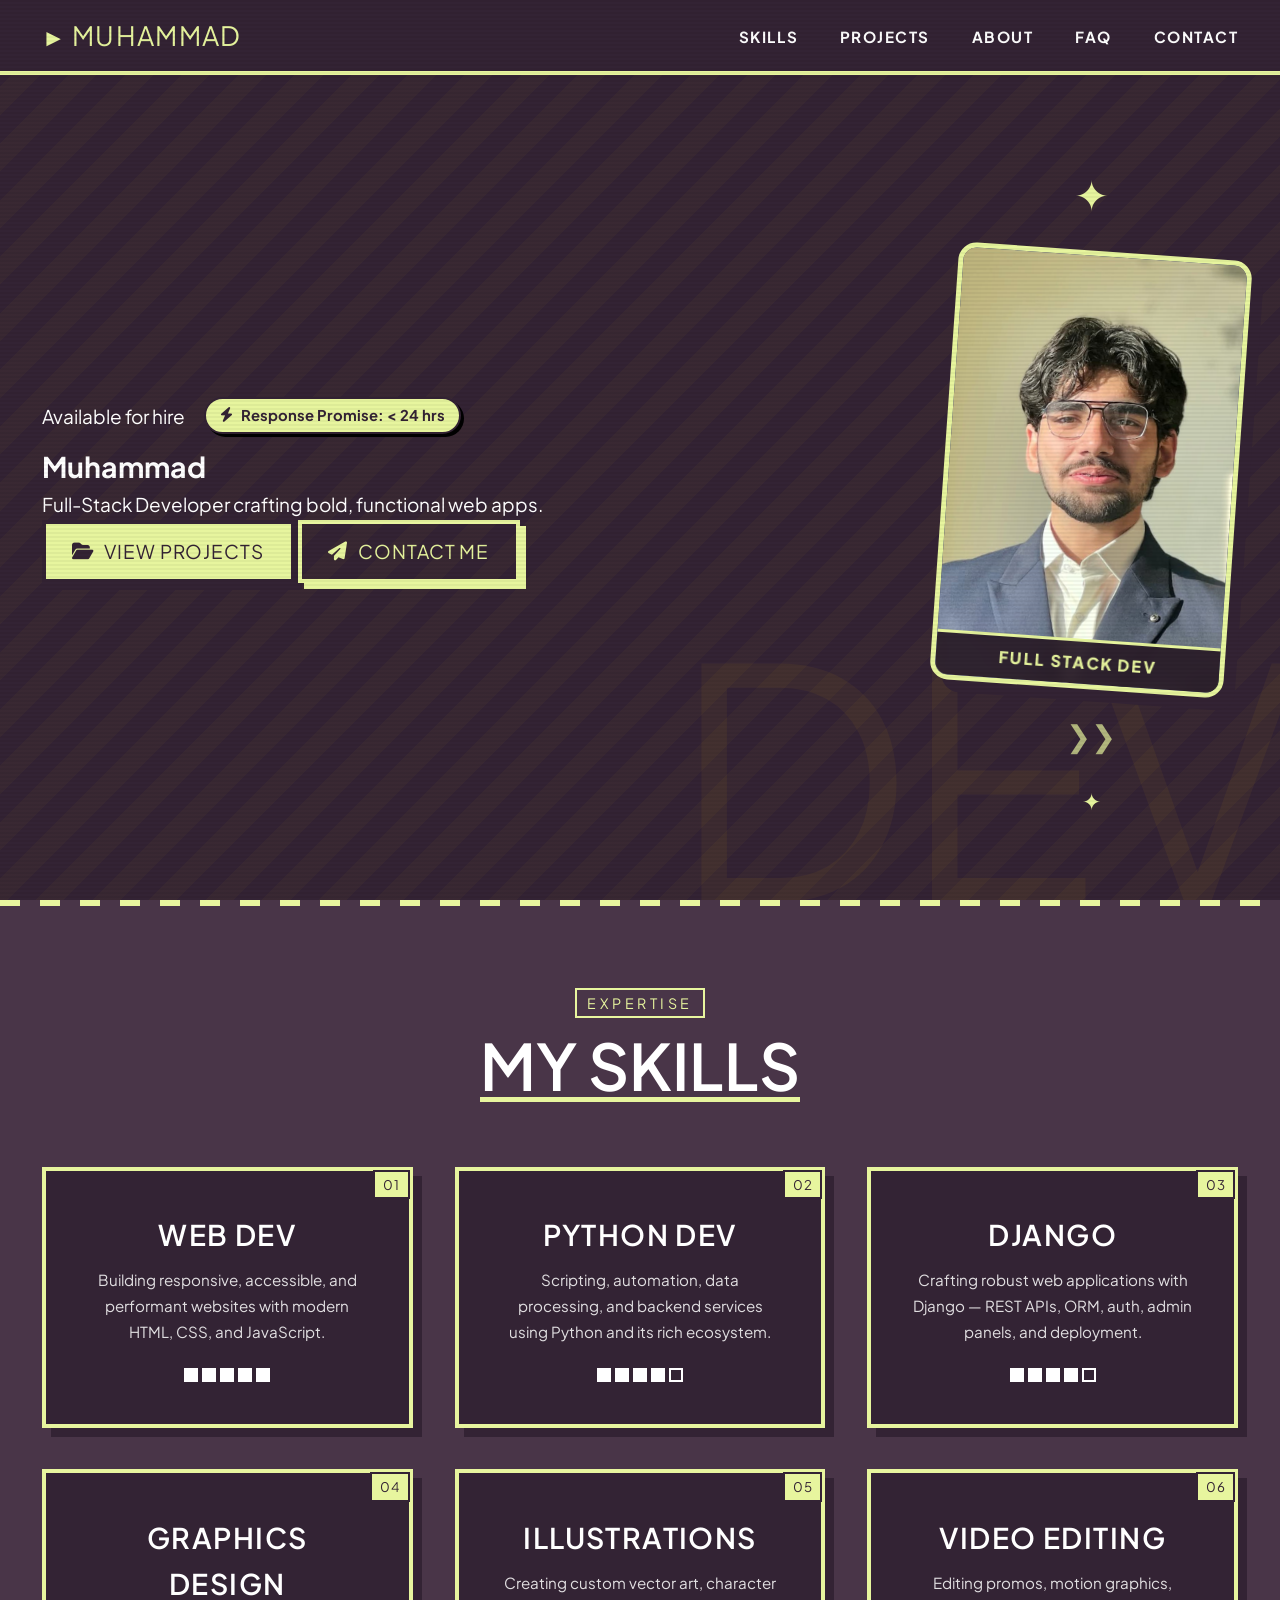
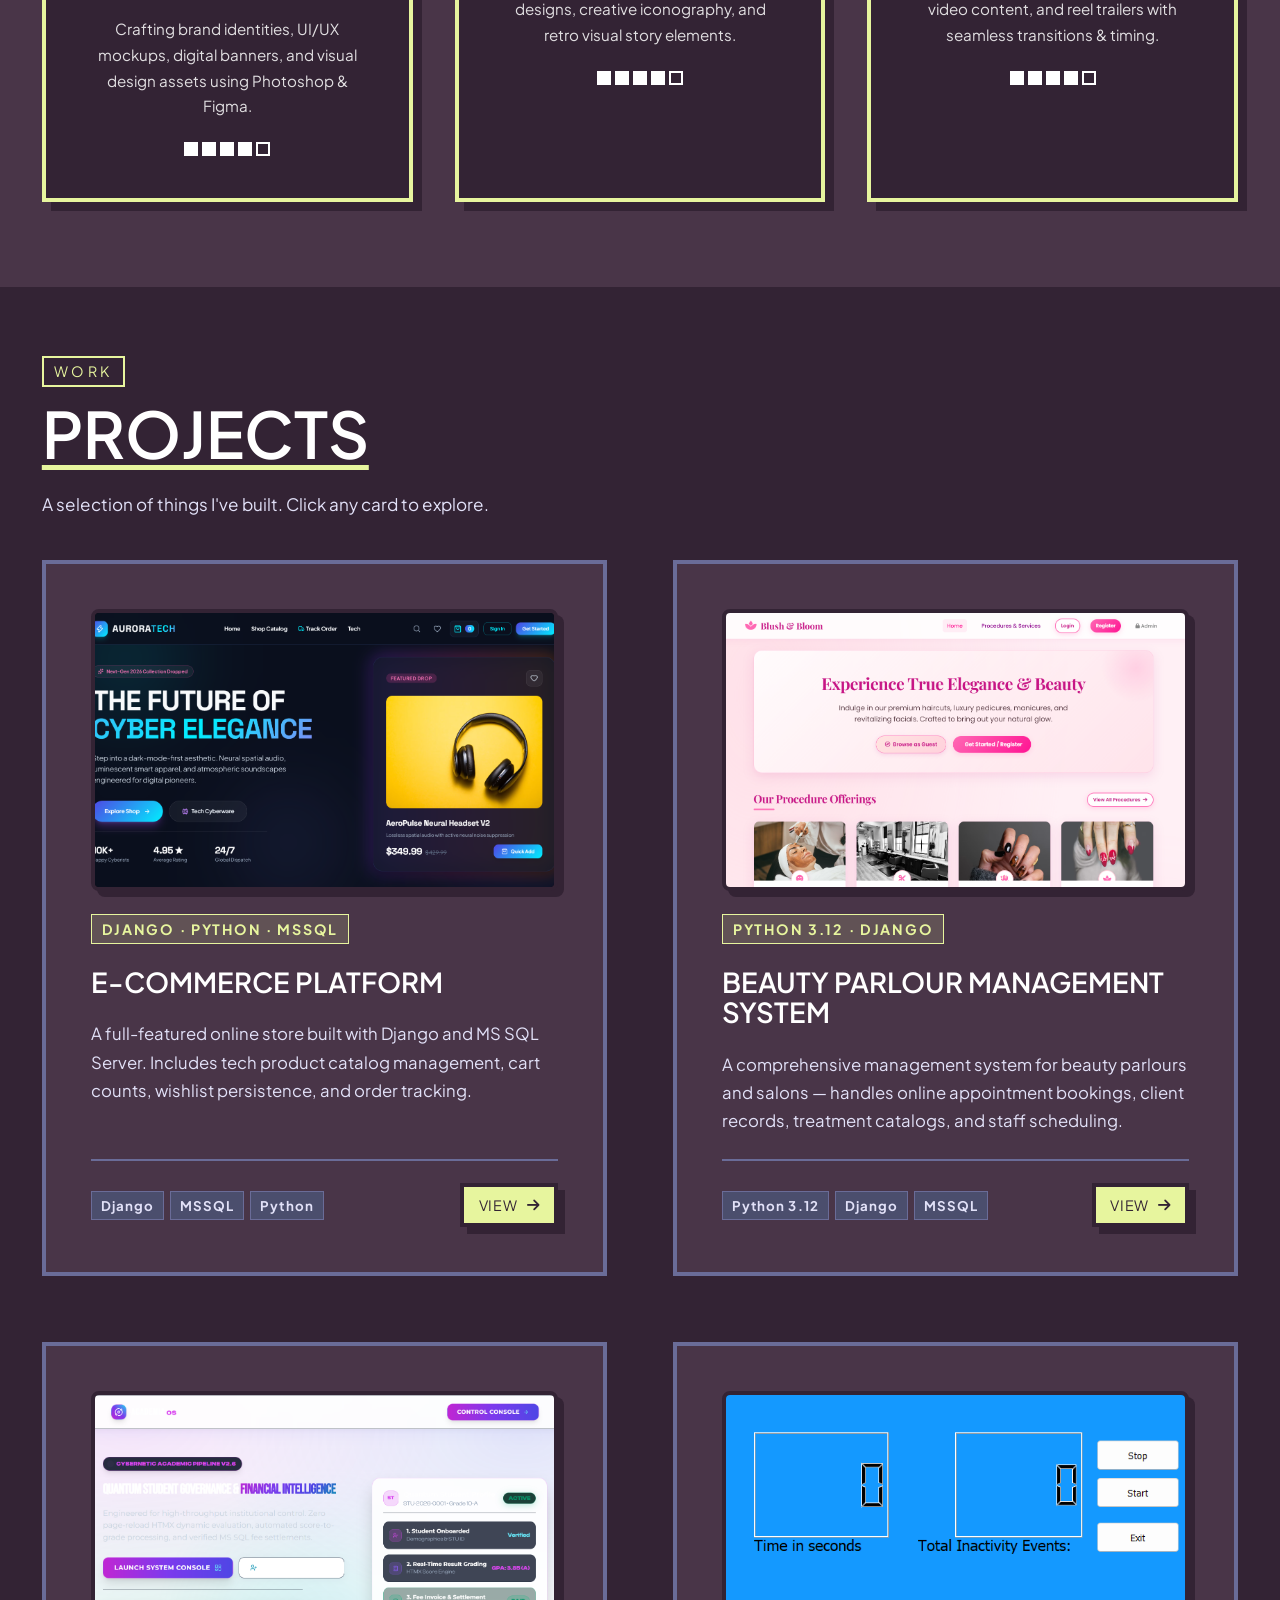
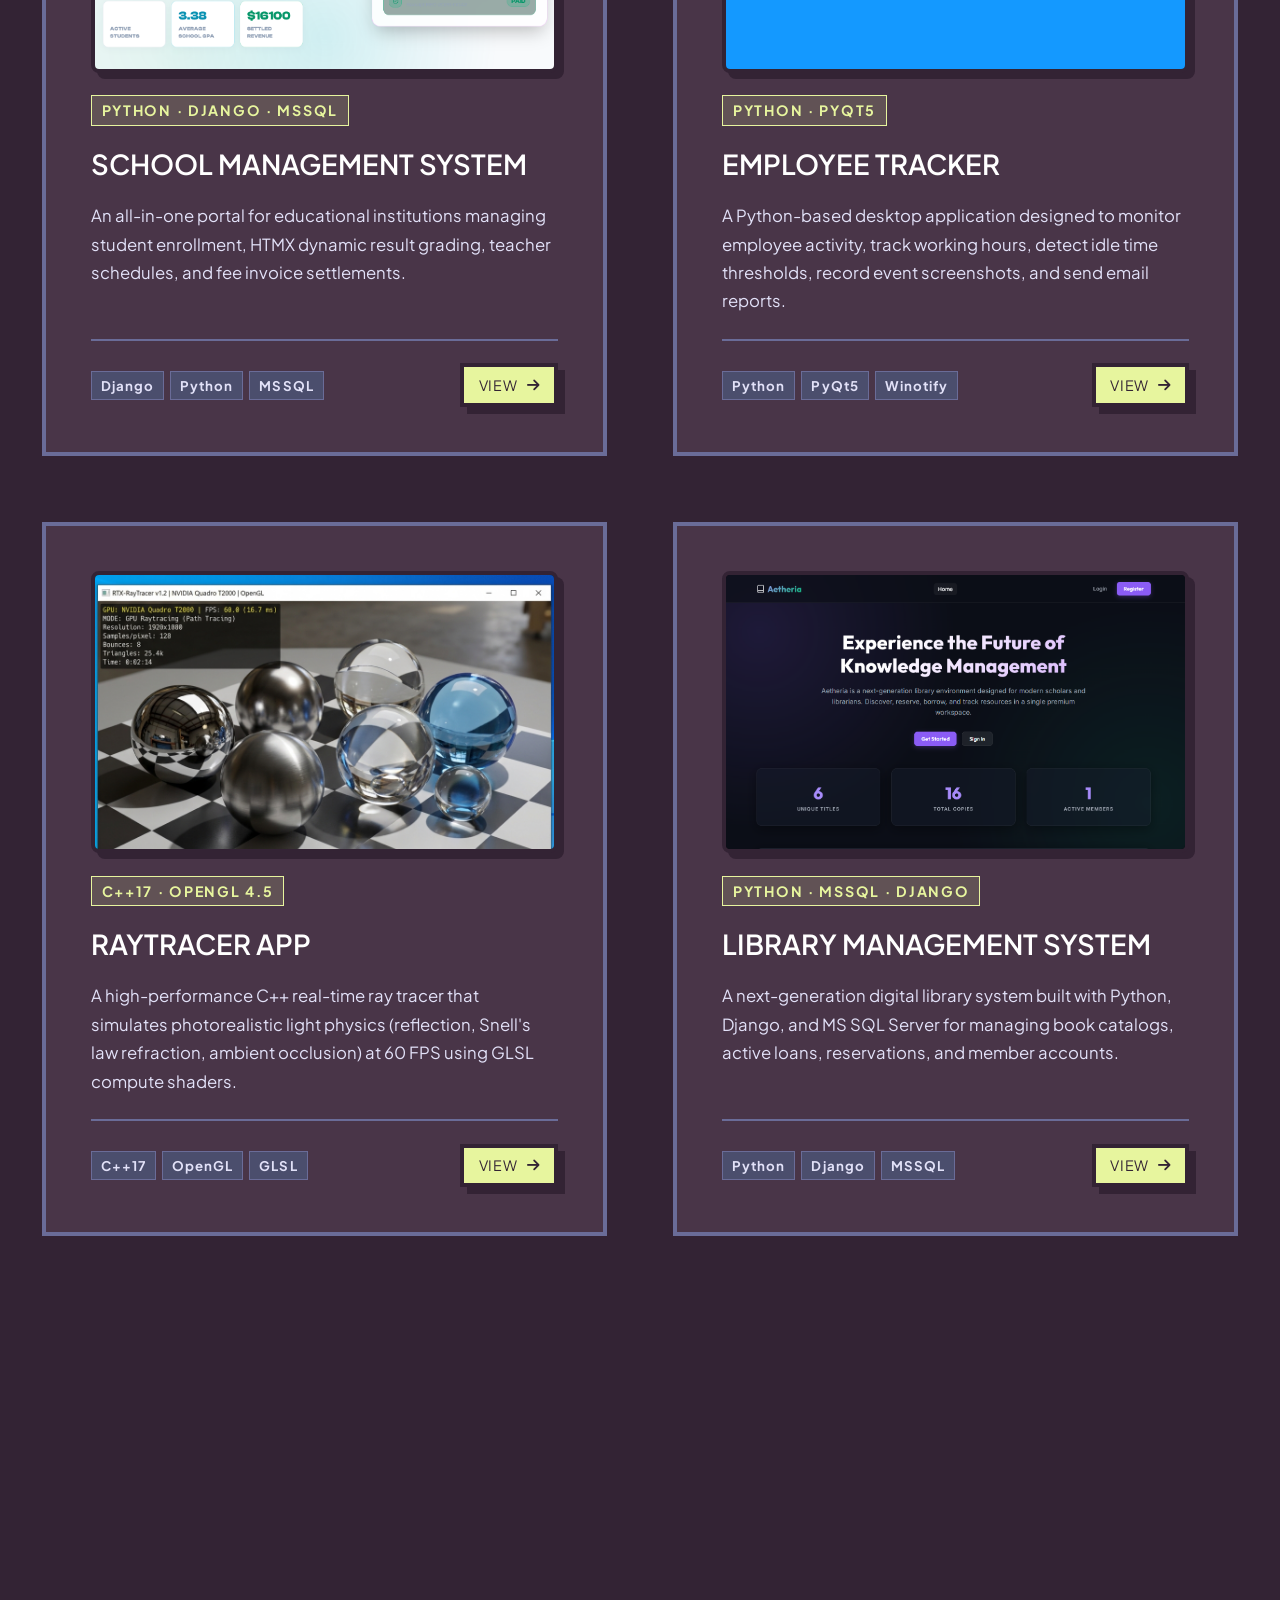
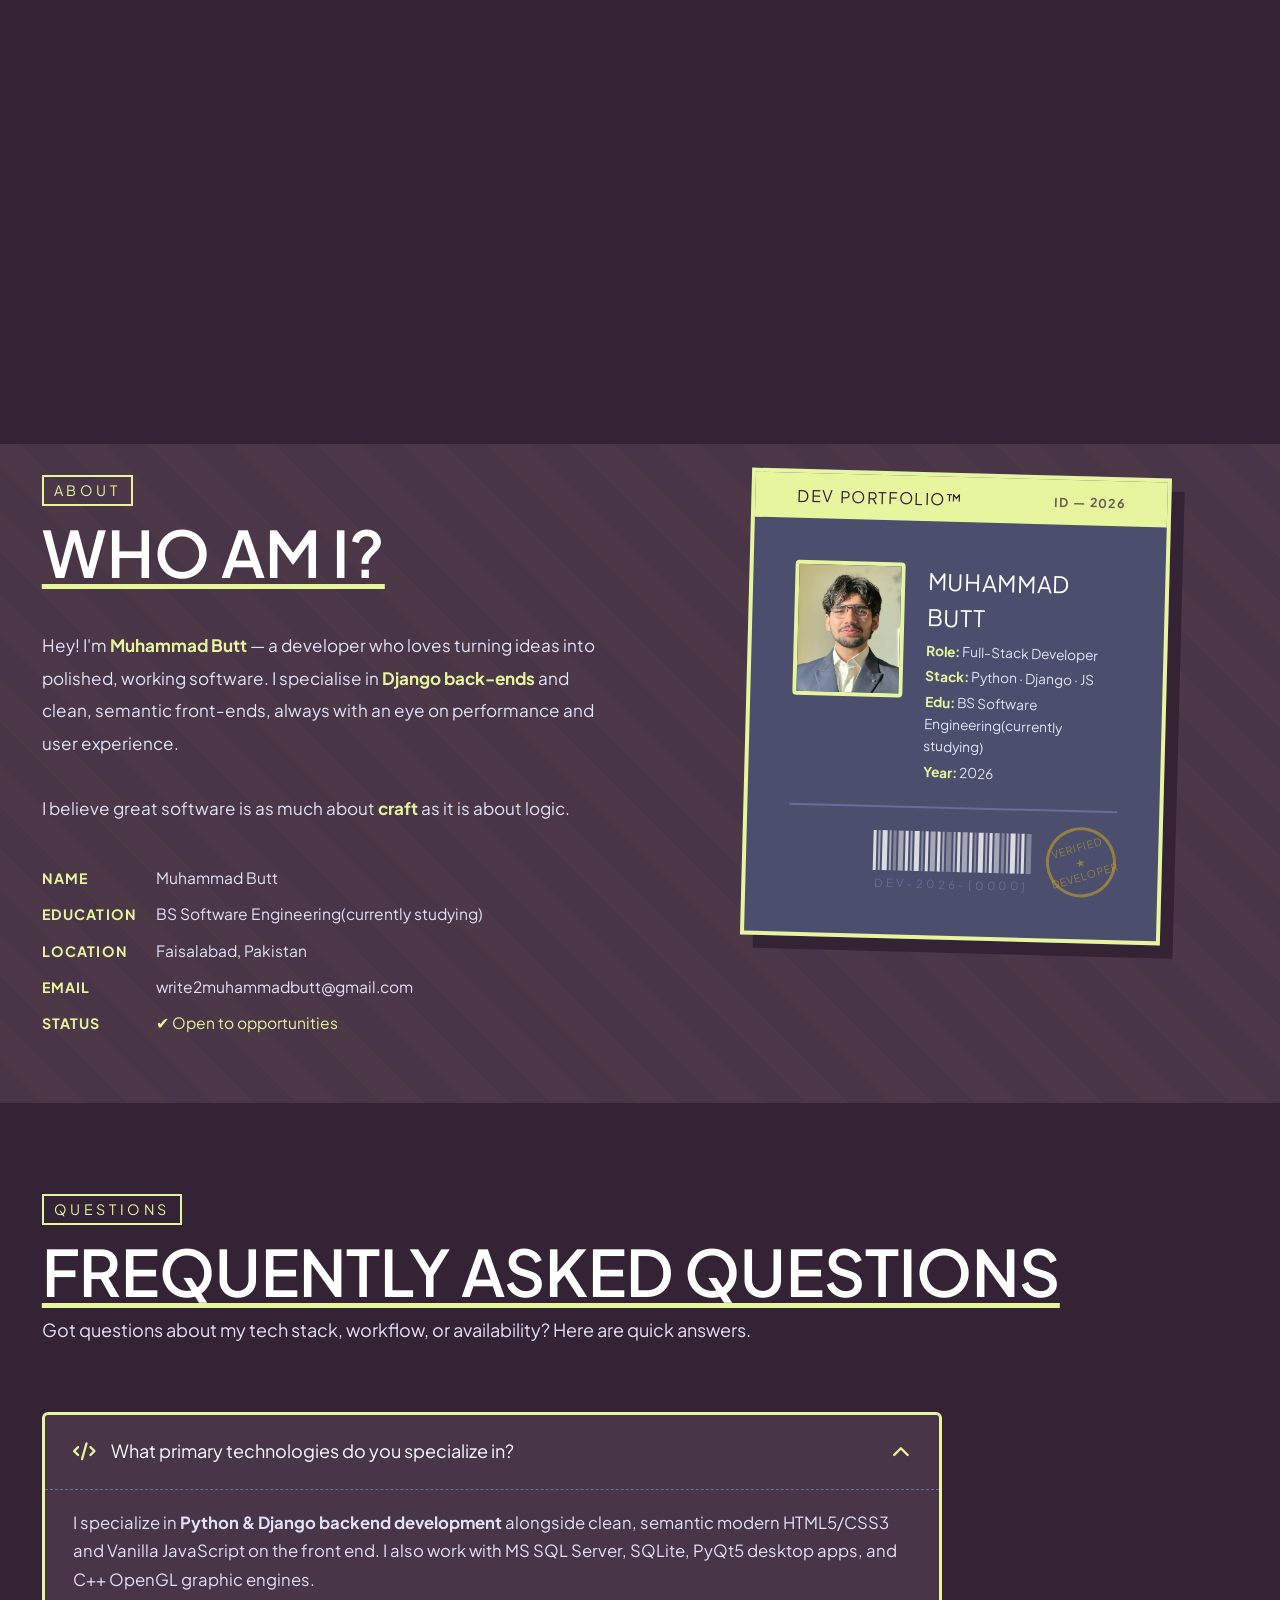
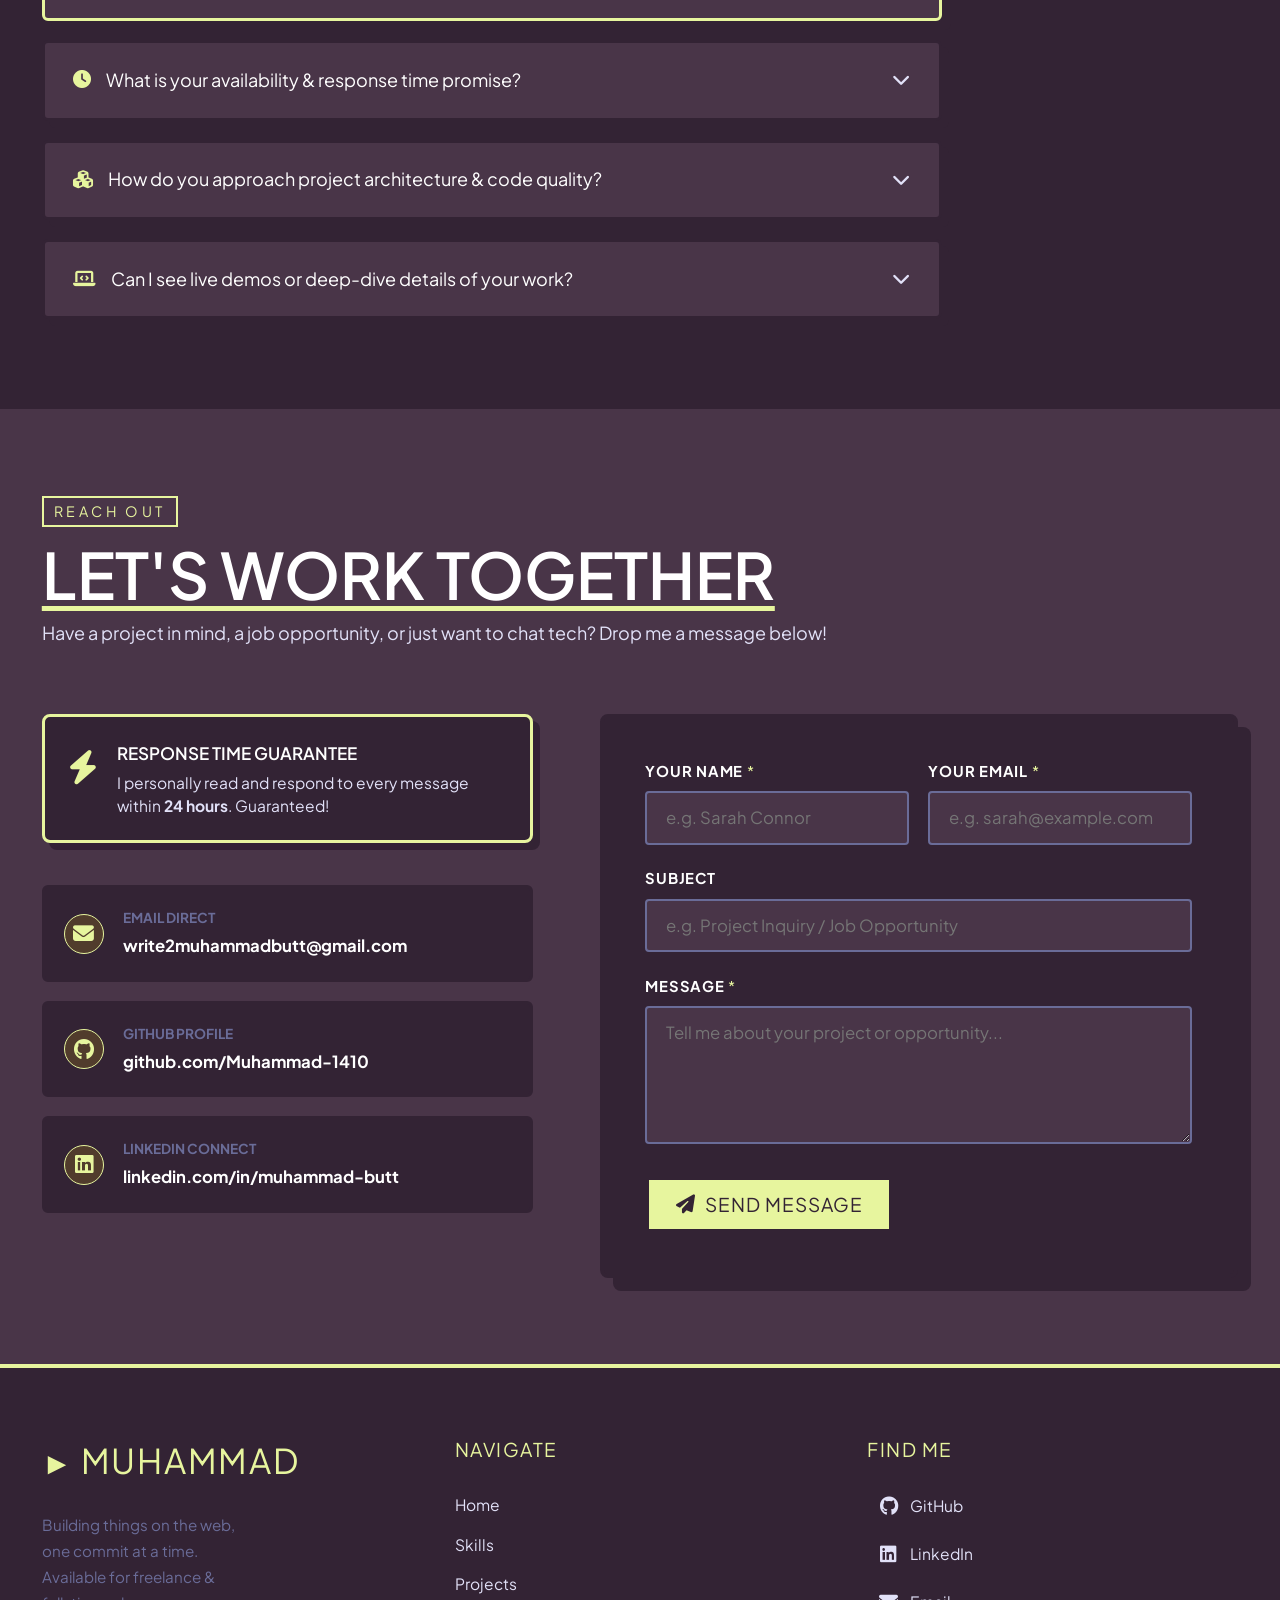
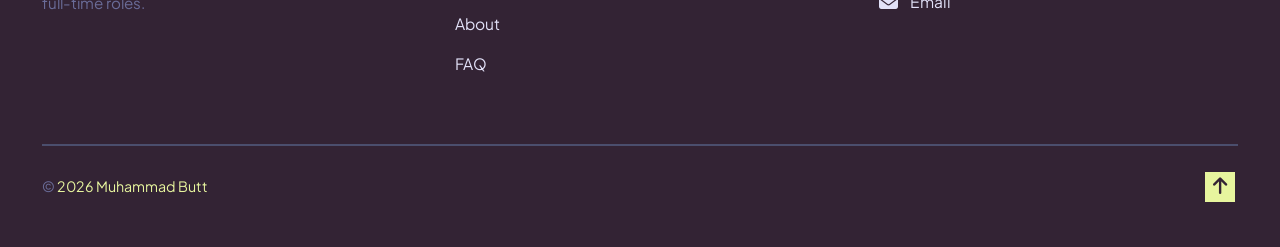
==== commit 413c34cc: "change2" ====
--- a/index.html
+++ b/index.html
@@ -80,40 +80,43 @@
   </nav>
 
   <section class="hero" id="hero" aria-label="Hero introduction">
-    <div class="container hero-content">
-      <div class="hero-status-row">
-        <p class="hero-eyebrow">Available for hire</p>
-        <span class="response-time-pill" title="Guaranteed quick turnarounds">
-          <i class="fa-solid fa-bolt" aria-hidden="true"></i> Response Promise: &lt; 24 hrs
-        </span>
-      </div>
-      <h1 class="hero-name">Muhammad</h1>
-      <p class="hero-tagline" id="heroTagline" aria-live="polite">
-        <span class="typewriter-cursor" aria-hidden="true"></span>
-      </p>
-
-      <!-- CTA buttons -->
-      <div class="hero-cta">
-        <a href="#projects" class="btn btn-primary" aria-label="View my projects" id="ctaProjects">
-          <i class="fa-solid fa-folder-open" aria-hidden="true"></i>
-          View Projects
-        </a>
-        <a href="#contact-section" class="btn btn-secondary" aria-label="Contact me directly" id="ctaContact">
-          <i class="fa-solid fa-paper-plane" aria-hidden="true"></i>
-          Contact Me
-        </a>
-      </div>
-
-    </div>
-
-    <div class="hero-shapes" aria-hidden="true">
-      <span class="shape-star">✦</span>
-      <div class="shape-badge">
-        <img src="images/profile.jpg" alt="Muhammad Butt Profile Photo" class="hero-badge-img" />
-        <div class="hero-badge-tag">FULL STACK DEV</div>
-      </div>
-      <span class="shape-chevron">❯❯</span>
-      <span class="shape-star" style="font-size:1.2rem; animation-direction: reverse;">✦</span>
+    <div class="container hero-inner">
+      <div class="hero-content">
+        <div class="hero-status-row">
+          <p class="hero-eyebrow">Available for hire</p>
+          <span class="response-time-pill" title="Guaranteed quick turnarounds">
+            <i class="fa-solid fa-bolt" aria-hidden="true"></i> Response Promise: &lt; 24 hrs
+          </span>
+        </div>
+        <h1 class="hero-name">Muhammad</h1>
+        <p class="hero-tagline" id="heroTagline" aria-live="polite">
+          <span class="typewriter-cursor" aria-hidden="true"></span>
+        </p>
+
+        <!-- CTA buttons -->
+        <div class="hero-cta">
+          <a href="#projects" class="btn btn-primary" aria-label="View my projects" id="ctaProjects">
+            <i class="fa-solid fa-folder-open" aria-hidden="true"></i>
+            View Projects
+          </a>
+          <a href="#contact-section" class="btn btn-secondary" aria-label="Contact me directly" id="ctaContact">
+            <i class="fa-solid fa-paper-plane" aria-hidden="true"></i>
+            Contact Me
+          </a>
+        </div>
+      </div>
+
+      <div class="hero-image-col">
+        <div class="hero-shapes">
+          <span class="shape-star">✦</span>
+          <div class="shape-badge">
+            <img src="images/profile.jpg" alt="Muhammad Butt Profile Photo" class="hero-badge-img" />
+            <div class="hero-badge-tag">FULL STACK DEV</div>
+          </div>
+          <span class="shape-chevron">❯❯</span>
+          <span class="shape-star" style="font-size:1.2rem; animation-direction: reverse;">✦</span>
+        </div>
+      </div>
     </div>
   </section>
 
@@ -242,6 +245,10 @@
         <article class="project-card" tabindex="0" aria-label="Project: E-Commerce Platform">
           <div class="project-img-wrapper">
             <img src="images/e_commerce.png" alt="E-Commerce Platform Screenshot" class="project-img" />
+            <div class="img-zoom-overlay">
+              <i class="fa-solid fa-magnifying-glass-plus" aria-hidden="true"></i>
+              <span>Click to Enlarge</span>
+            </div>
           </div>
           <span class="project-tag">Django · Python · MSSQL</span>
           <h3 class="project-title">E-Commerce Platform</h3>
@@ -267,6 +274,10 @@
           <div class="project-img-wrapper">
             <img src="images/beauty_parlour.png" alt="Beauty Parlour Management System Screenshot"
               class="project-img" />
+            <div class="img-zoom-overlay">
+              <i class="fa-solid fa-magnifying-glass-plus" aria-hidden="true"></i>
+              <span>Click to Enlarge</span>
+            </div>
           </div>
           <span class="project-tag">PYTHON 3.12 · DJANGO</span>
           <h3 class="project-title">Beauty Parlour Management System</h3>
@@ -291,6 +302,10 @@
         <article class="project-card" tabindex="0" aria-label="Project: School Management System">
           <div class="project-img-wrapper">
             <img src="images/school_management.png" alt="School Management System Screenshot" class="project-img" />
+            <div class="img-zoom-overlay">
+              <i class="fa-solid fa-magnifying-glass-plus" aria-hidden="true"></i>
+              <span>Click to Enlarge</span>
+            </div>
           </div>
           <span class="project-tag">Python · Django · MSSQL</span>
           <h3 class="project-title">School Management System</h3>
@@ -315,6 +330,10 @@
         <article class="project-card" tabindex="0" aria-label="Project: Employee Tracker">
           <div class="project-img-wrapper">
             <img src="images/employee_tracker.png" alt="Employee Tracker Screenshot" class="project-img" />
+            <div class="img-zoom-overlay">
+              <i class="fa-solid fa-magnifying-glass-plus" aria-hidden="true"></i>
+              <span>Click to Enlarge</span>
+            </div>
           </div>
           <span class="project-tag">Python · PyQt5</span>
           <h3 class="project-title">Employee Tracker</h3>
@@ -339,6 +358,10 @@
         <article class="project-card" tabindex="0" aria-label="Project: RayTracer App">
           <div class="project-img-wrapper">
             <img src="images/ray_tracer.png" alt="Real-Time RayTracer App Screenshot" class="project-img" />
+            <div class="img-zoom-overlay">
+              <i class="fa-solid fa-magnifying-glass-plus" aria-hidden="true"></i>
+              <span>Click to Enlarge</span>
+            </div>
           </div>
           <span class="project-tag">C++17 · OpenGL 4.5</span>
           <h3 class="project-title">RayTracer App</h3>
@@ -362,6 +385,10 @@
         <article class="project-card" tabindex="0" aria-label="Project: Library Management System">
           <div class="project-img-wrapper">
             <img src="images/library_management.png" alt="Library Management System Screenshot" class="project-img" />
+            <div class="img-zoom-overlay">
+              <i class="fa-solid fa-magnifying-glass-plus" aria-hidden="true"></i>
+              <span>Click to Enlarge</span>
+            </div>
           </div>
           <span class="project-tag">Python · MSSQL · Django</span>
           <h3 class="project-title">Library Management System</h3>
@@ -386,6 +413,10 @@
         <article class="project-card" tabindex="0" aria-label="Project: Calculator App">
           <div class="project-img-wrapper">
             <img src="images/calculator_django.png" alt="Calculator App Screenshot" class="project-img" />
+            <div class="img-zoom-overlay">
+              <i class="fa-solid fa-magnifying-glass-plus" aria-hidden="true"></i>
+              <span>Click to Enlarge</span>
+            </div>
           </div>
           <span class="project-tag">Python · Django 6.0</span>
           <h3 class="project-title">Calculator App</h3>
@@ -730,7 +761,17 @@
       </div>
 
     </div>
-  </footer>
+  <!-- ── SCREENSHOT LIGHTBOX POPUP MODAL ── -->
+  <div class="lightbox-modal" id="imageLightboxModal" aria-hidden="true" role="dialog" aria-label="Image Preview Modal">
+    <div class="lightbox-backdrop" id="lightboxBackdrop"></div>
+    <div class="lightbox-content">
+      <button class="lightbox-close" id="lightboxCloseBtn" aria-label="Close image preview">&times;</button>
+      <div class="lightbox-img-container">
+        <img id="lightboxImage" src="" alt="Project Screenshot Preview" />
+      </div>
+      <div class="lightbox-caption" id="lightboxCaption"></div>
+    </div>
+  </div>
 
   <script src="script.js"></script>
 
--- a/style.css
+++ b/style.css
@@ -68,7 +68,7 @@
 html {
   scroll-behavior: smooth;
   scroll-padding-top: 75px;
-  font-size: 19px; /* Increased font baseline size by 3px! */
+  font-size: clamp(19px, 1.15vw, 22px); /* Proportional scaling for Brave & high-DPI displays */
 }
 
 section[id] {
@@ -81,6 +81,8 @@
   font-family: var(--font-body);
   line-height: 1.6;
   overflow-x: hidden;
+  -webkit-font-smoothing: antialiased;
+  -moz-osx-font-smoothing: grayscale;
   /* Grain/noise texture overlay via SVG data URI */
   background-image: url("data:image/svg+xml,%3Csvg xmlns='http://www.w3.org/2000/svg' width='300' height='300'%3E%3Cfilter id='n'%3E%3CfeTurbulence type='fractalNoise' baseFrequency='0.75' numOctaves='4' stitchTiles='stitch'/%3E%3C/filter%3E%3Crect width='300' height='300' filter='url(%23n)' opacity='0.04'/%3E%3C/svg%3E");
 }
@@ -117,7 +119,7 @@
 
 /* ─── UTILITY CLASSES ────────────────────────────────────── */
 .container {
-  max-width: 1100px;
+  max-width: 1320px; /* Expanded from 1100px for full visibility on Brave & wide desktop viewports */
   margin-inline: auto;
   padding-inline: var(--gap-md);
 }
@@ -334,119 +336,77 @@
   letter-spacing: -0.02em;
 }
 
+.hero-inner {
+  display: grid;
+  grid-template-columns: 1fr auto;
+  align-items: center;
+  gap: var(--gap-lg);
+  position: relative;
+  z-index: 1;
+  width: 100%;
+}
+
 .hero-content {
   position: relative;
   z-index: 1;
-  max-width: 800px;
-}
-
-.hero-eyebrow {
-  font-family: var(--font-body);
-  font-size: 0.85rem;
-  letter-spacing: 0.3em;
-  text-transform: uppercase;
-  color: var(--yellow);
-  margin-bottom: var(--gap-sm);
-  display: flex;
-  align-items: center;
-  gap: 0.5rem;
-}
-
-.hero-eyebrow::before {
-  content: '';
-  display: inline-block;
-  width: 40px;
-  height: 3px;
-  background: var(--yellow);
-}
-
-.hero-name {
-  font-family: var(--font-display);
-  font-size: clamp(3.5rem, 10vw, 8rem);
-  line-height: 0.95;
-  text-transform: uppercase;
-  color: var(--white);
-  letter-spacing: -0.01em;
-  /* Chunky yellow stroke / shadow */
-  -webkit-text-stroke: 2px var(--yellow);
-  text-shadow:
-    6px 6px 0 var(--yellow),
-    8px 8px 0 rgba(255,199,0,0.3);
-  margin-bottom: var(--gap-sm);
-}
-
-.hero-tagline {
-  font-family: var(--font-body);
-  font-size: clamp(0.95rem, 2.5vw, 1.15rem);
-  color: var(--light-gray);
-  max-width: 520px;
-  margin-bottom: var(--gap-md);
-  min-height: 3em; /* space for typewriter */
-}
-
-/* Typewriter cursor */
-.typewriter-cursor {
-  display: inline-block;
-  width: 3px;
-  height: 1.1em;
-  background: var(--yellow);
-  margin-left: 3px;
-  vertical-align: middle;
-  animation: blink 0.8s step-end infinite;
-}
-
-@keyframes blink {
-  0%, 100% { opacity: 1; }
-  50%       { opacity: 0; }
-}
-
-.hero-cta {
-  display: flex;
-  flex-wrap: wrap;
-  gap: var(--gap-sm);
-}
-
-/* Geometric accent shapes */
+  max-width: 650px;
+}
+
+.hero-image-col {
+  display: flex;
+  justify-content: center;
+  align-items: center;
+  z-index: 1;
+}
+
+/* Geometric accent shapes & profile picture frame */
 .hero-shapes {
-  position: absolute;
-  right: 5%;
-  top: 50%;
-  transform: translateY(-50%);
+  position: relative;
+  right: auto;
+  top: auto;
+  transform: none;
   display: flex;
   flex-direction: column;
   align-items: center;
-  gap: 1.5rem;
-  pointer-events: none;
+  gap: 1.2rem;
   z-index: 1;
 }
 
 .shape-star {
   color: var(--yellow);
-  font-size: 2rem;
+  font-size: 2.2rem;
   animation: spin 8s linear infinite;
 }
 
 .shape-badge {
-  width: 140px;
-  height: 140px;
-  border: 4px solid var(--yellow);
-  box-shadow: 6px 6px 0px var(--black);
-  transform: rotate(12deg);
+  width: clamp(280px, 23vw, 350px);
+  aspect-ratio: 720 / 1071;
+  height: auto;
+  max-height: 500px;
+  border: 5px solid var(--yellow);
+  box-shadow: 12px 12px 0px var(--black);
+  transform: rotate(4deg);
   display: flex;
   align-items: center;
   justify-content: center;
   position: relative;
   overflow: hidden;
-  border-radius: 12px;
+  border-radius: 18px;
   background: var(--dusty-grape);
-  animation: badgePulse 3s ease-in-out infinite;
+  animation: badgePulse 4s ease-in-out infinite;
+  transition: transform var(--dur-med) var(--ease-snappy), box-shadow var(--dur-med) var(--ease-snappy);
+}
+
+.shape-badge:hover {
+  transform: rotate(0deg) scale(1.03);
+  box-shadow: 16px 16px 0px var(--black);
 }
 
 .shape-badge img.hero-badge-img {
   width: 100%;
   height: 100%;
   object-fit: cover;
-  object-position: center 46%;
+  object-position: center center;
   display: block;
   z-index: 1;
 }
@@ -456,23 +416,24 @@
   bottom: 0;
   left: 0;
   right: 0;
-  background: rgba(73, 53, 72, 0.92);
-  color: var(--yellow);
-  font-family: var(--font-display);
-  font-size: 0.65rem;
-  font-weight: 700;
+  background: rgba(43, 30, 42, 0.95);
+  backdrop-filter: blur(6px);
+  color: var(--yellow);
+  font-family: var(--font-display);
+  font-size: 0.85rem;
+  font-weight: 800;
   text-transform: uppercase;
   text-align: center;
-  padding: 4px 0;
-  border-top: 2px solid var(--yellow);
-  letter-spacing: 0.05em;
+  padding: 8px 0;
+  border-top: 3px solid var(--yellow);
+  letter-spacing: 0.12em;
   z-index: 2;
 }
 
 .shape-chevron {
   color: var(--yellow);
-  font-size: 1.5rem;
-  opacity: 0.6;
+  font-size: 1.6rem;
+  opacity: 0.7;
   animation: bounce 2s ease-in-out infinite;
 }
 
@@ -482,8 +443,8 @@
 }
 
 @keyframes badgePulse {
-  0%, 100% { transform: rotate(15deg) scale(1); }
-  50%       { transform: rotate(15deg) scale(1.06); }
+  0%, 100% { transform: rotate(5deg) scale(1); }
+  50%       { transform: rotate(5deg) scale(1.03); }
 }
 
 @keyframes bounce {
@@ -722,8 +683,8 @@
 
 .projects-grid {
   display: grid;
-  grid-template-columns: repeat(auto-fill, minmax(310px, 1fr));
-  gap: var(--gap-md);
+  grid-template-columns: repeat(auto-fit, minmax(420px, 1fr));
+  gap: var(--gap-lg);
 }
 
 /* Project card */
@@ -1198,7 +1159,39 @@
    RESPONSIVE — TABLET & MOBILE
 ═══════════════════════════════════════════════════════════ */
 @media (max-width: 900px) {
-  .hero-shapes { display: none; }
+  .hero-inner {
+    grid-template-columns: 1fr;
+    text-align: center;
+    gap: var(--gap-md);
+  }
+
+  .hero-content {
+    max-width: 100%;
+    margin-inline: auto;
+  }
+
+  .hero-eyebrow {
+    justify-content: center;
+  }
+
+  .hero-eyebrow::before {
+    display: none;
+  }
+
+  .hero-cta {
+    justify-content: center;
+  }
+
+  .hero-shapes {
+    display: flex;
+    margin-top: 0.5rem;
+  }
+
+  .shape-badge {
+    width: 250px;
+    aspect-ratio: 720 / 1071;
+    height: auto;
+  }
 
   .about-inner {
     grid-template-columns: 1fr;
@@ -1285,25 +1278,78 @@
 ═══════════════════════════════════════════════════════════ */
 .project-img-wrapper {
   width: 100%;
-  height: 190px;
+  aspect-ratio: 16 / 9;
+  height: clamp(280px, 22vw, 380px);
   overflow: hidden;
-  border: 2px solid var(--black);
-  box-shadow: 4px 4px 0px var(--black);
-  background: var(--black);
+  border: 4px solid var(--black);
+  box-shadow: 6px 6px 0px var(--black);
+  background: #100b12;
   position: relative;
+  border-radius: 8px;
+  cursor: zoom-in;
 }
 
 .project-img {
   width: 100%;
   height: 100%;
   object-fit: cover;
-  object-position: center top;
-  transform: translateY(-5px) scale(1.04);
+  object-position: top center;
+  transform: scale(1.04);
+  transform-origin: top center;
   transition: transform var(--dur-med) var(--ease-snappy);
 }
 
 .project-card:hover .project-img {
-  transform: translateY(-5px) scale(1.09);
+  transform: scale(1.10);
+}
+
+/* Zoom indication overlay on hover */
+.img-zoom-overlay {
+  position: absolute;
+  inset: 0;
+  background: rgba(43, 30, 42, 0.78);
+  backdrop-filter: blur(3px);
+  display: flex;
+  flex-direction: column;
+  align-items: center;
+  justify-content: center;
+  gap: 0.5rem;
+  color: var(--yellow);
+  opacity: 0;
+  transition: opacity var(--dur-fast) ease-in-out;
+  z-index: 2;
+  pointer-events: none;
+}
+
+.img-zoom-overlay i {
+  font-size: 2.2rem;
+  transform: scale(0.8);
+  transition: transform var(--dur-fast) var(--ease-snappy);
+}
+
+.img-zoom-overlay span {
+  font-family: var(--font-display);
+  font-size: 0.75rem;
+  font-weight: 700;
+  letter-spacing: 0.1em;
+  text-transform: uppercase;
+  background: var(--black);
+  color: var(--yellow);
+  padding: 5px 12px;
+  border: 2px solid var(--yellow);
+  box-shadow: 3px 3px 0px #000;
+}
+
+.project-img-wrapper:hover .img-zoom-overlay,
+.page-card-img-wrapper:hover .img-zoom-overlay,
+.main-screenshot-container:hover .img-zoom-overlay {
+  opacity: 1;
+}
+
+.project-img-wrapper:hover .img-zoom-overlay i,
+.page-card-img-wrapper:hover .img-zoom-overlay i,
+.main-screenshot-container:hover .img-zoom-overlay i {
+  transform: scale(1);
 }
 
 /* Project Detail Page Layout */
@@ -1379,18 +1425,24 @@
 
 .main-screenshot-container {
   width: 100%;
+  aspect-ratio: 16 / 9;
+  height: clamp(380px, 40vw, 680px);
   border: var(--border-thick);
   border-color: var(--yellow);
-  box-shadow: var(--shadow-xl);
+  box-shadow: 12px 12px 0px #000;
   overflow: hidden;
-  background: var(--black);
+  background: #100b12;
   margin-bottom: var(--gap-lg);
+  position: relative;
+  border-radius: 12px;
+  cursor: zoom-in;
 }
 
 .main-screenshot-container img {
   width: 100%;
-  height: auto;
+  height: 100%;
   display: block;
+  object-fit: cover;
   object-position: center top;
 }
 
@@ -1401,8 +1453,8 @@
 
 .gallery-grid {
   display: grid;
-  grid-template-columns: repeat(auto-fit, minmax(340px, 1fr));
-  gap: var(--gap-md);
+  grid-template-columns: repeat(auto-fit, minmax(420px, 1fr));
+  gap: var(--gap-lg);
   margin-top: var(--gap-md);
 }
 
@@ -1425,11 +1477,13 @@
 
 .page-card-img-wrapper {
   width: 100%;
-  height: 220px;
+  aspect-ratio: 16 / 9;
+  height: clamp(280px, 22vw, 380px);
   overflow: hidden;
-  background: var(--black);
-  border-bottom: 2px solid var(--black);
+  background: #100b12;
+  border-bottom: 3px solid var(--black);
   position: relative;
+  cursor: zoom-in;
 }
 
 .page-card-img-wrapper img {
@@ -1930,4 +1984,111 @@
   }
 }
 
-
+/* ── LIGHTBOX POPUP MODAL STYLING ── */
+.lightbox-modal {
+  position: fixed;
+  inset: 0;
+  z-index: 10000;
+  display: flex;
+  align-items: center;
+  justify-content: center;
+  padding: 1.5rem;
+  opacity: 0;
+  pointer-events: none;
+  transition: opacity 300ms ease;
+}
+
+.lightbox-modal.active {
+  opacity: 1;
+  pointer-events: auto;
+}
+
+.lightbox-backdrop {
+  position: absolute;
+  inset: 0;
+  background: rgba(18, 12, 18, 0.92);
+  backdrop-filter: blur(8px);
+}
+
+.lightbox-content {
+  position: relative;
+  z-index: 1;
+  max-width: 96vw;
+  max-height: 94vh;
+  display: flex;
+  flex-direction: column;
+  align-items: center;
+  transform: scale(0.92);
+  transition: transform 300ms var(--ease-snappy);
+}
+
+.lightbox-modal.active .lightbox-content {
+  transform: scale(1);
+}
+
+.lightbox-img-container {
+  background: var(--black);
+  border: 4px solid var(--yellow);
+  box-shadow: 12px 12px 0px #000;
+  border-radius: 8px;
+  overflow: hidden;
+  max-height: 86vh;
+  max-width: 94vw;
+  display: flex;
+  align-items: center;
+  justify-content: center;
+}
+
+.lightbox-img-container img {
+  max-width: 94vw;
+  max-height: 84vh;
+  width: auto;
+  height: auto;
+  object-fit: contain;
+  display: block;
+}
+
+.lightbox-close {
+  position: absolute;
+  top: -20px;
+  right: -20px;
+  width: 44px;
+  height: 44px;
+  background: var(--yellow);
+  color: var(--black);
+  border: 3px solid var(--black);
+  border-radius: 50%;
+  font-size: 1.8rem;
+  font-weight: bold;
+  line-height: 1;
+  cursor: pointer;
+  box-shadow: 4px 4px 0px #000;
+  display: flex;
+  align-items: center;
+  justify-content: center;
+  z-index: 10;
+  transition: transform 0.2s, background 0.2s;
+}
+
+.lightbox-close:hover {
+  transform: scale(1.1);
+  background: var(--white);
+}
+
+.lightbox-caption {
+  margin-top: 1rem;
+  background: var(--black);
+  color: var(--yellow);
+  border: 2px solid var(--yellow);
+  padding: 8px 18px;
+  font-family: var(--font-display);
+  font-size: 0.9rem;
+  font-weight: 700;
+  text-transform: uppercase;
+  box-shadow: 4px 4px 0px #000;
+  text-align: center;
+  max-width: 90%;
+}
+
+
+
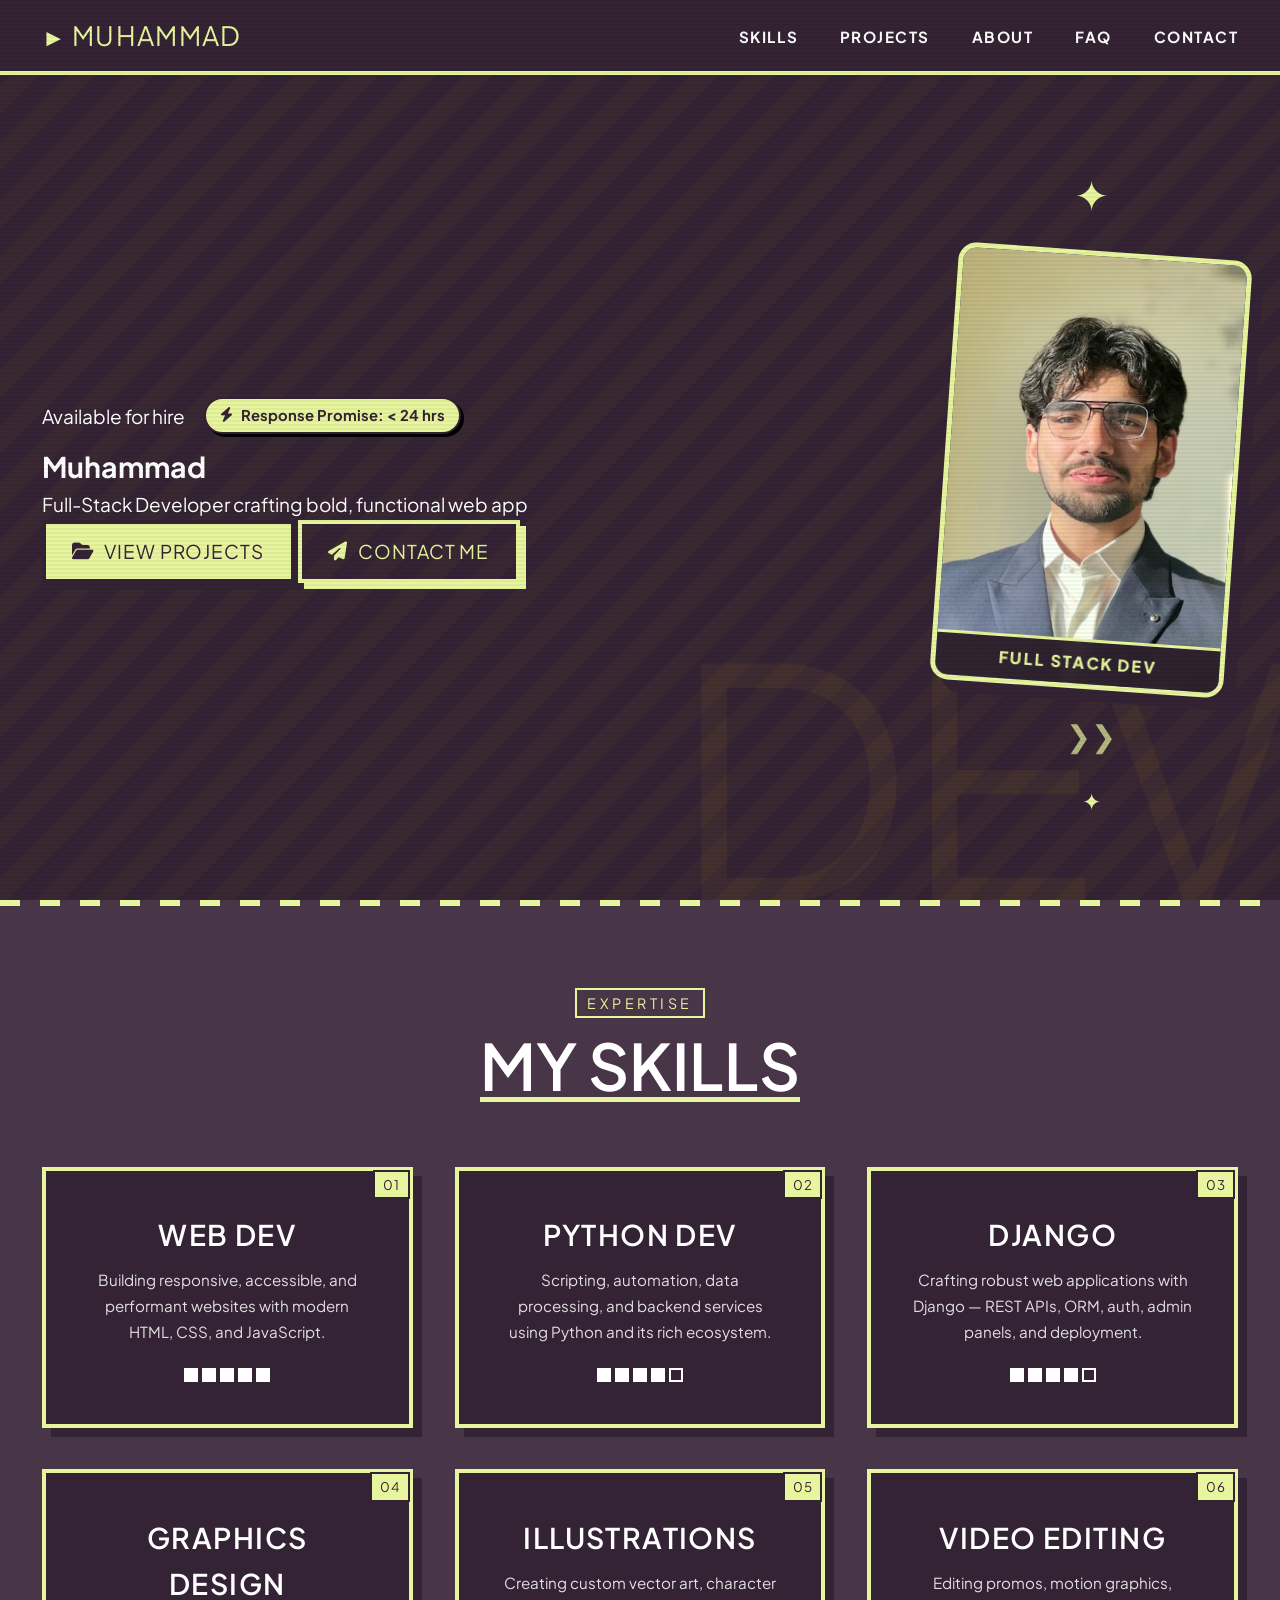
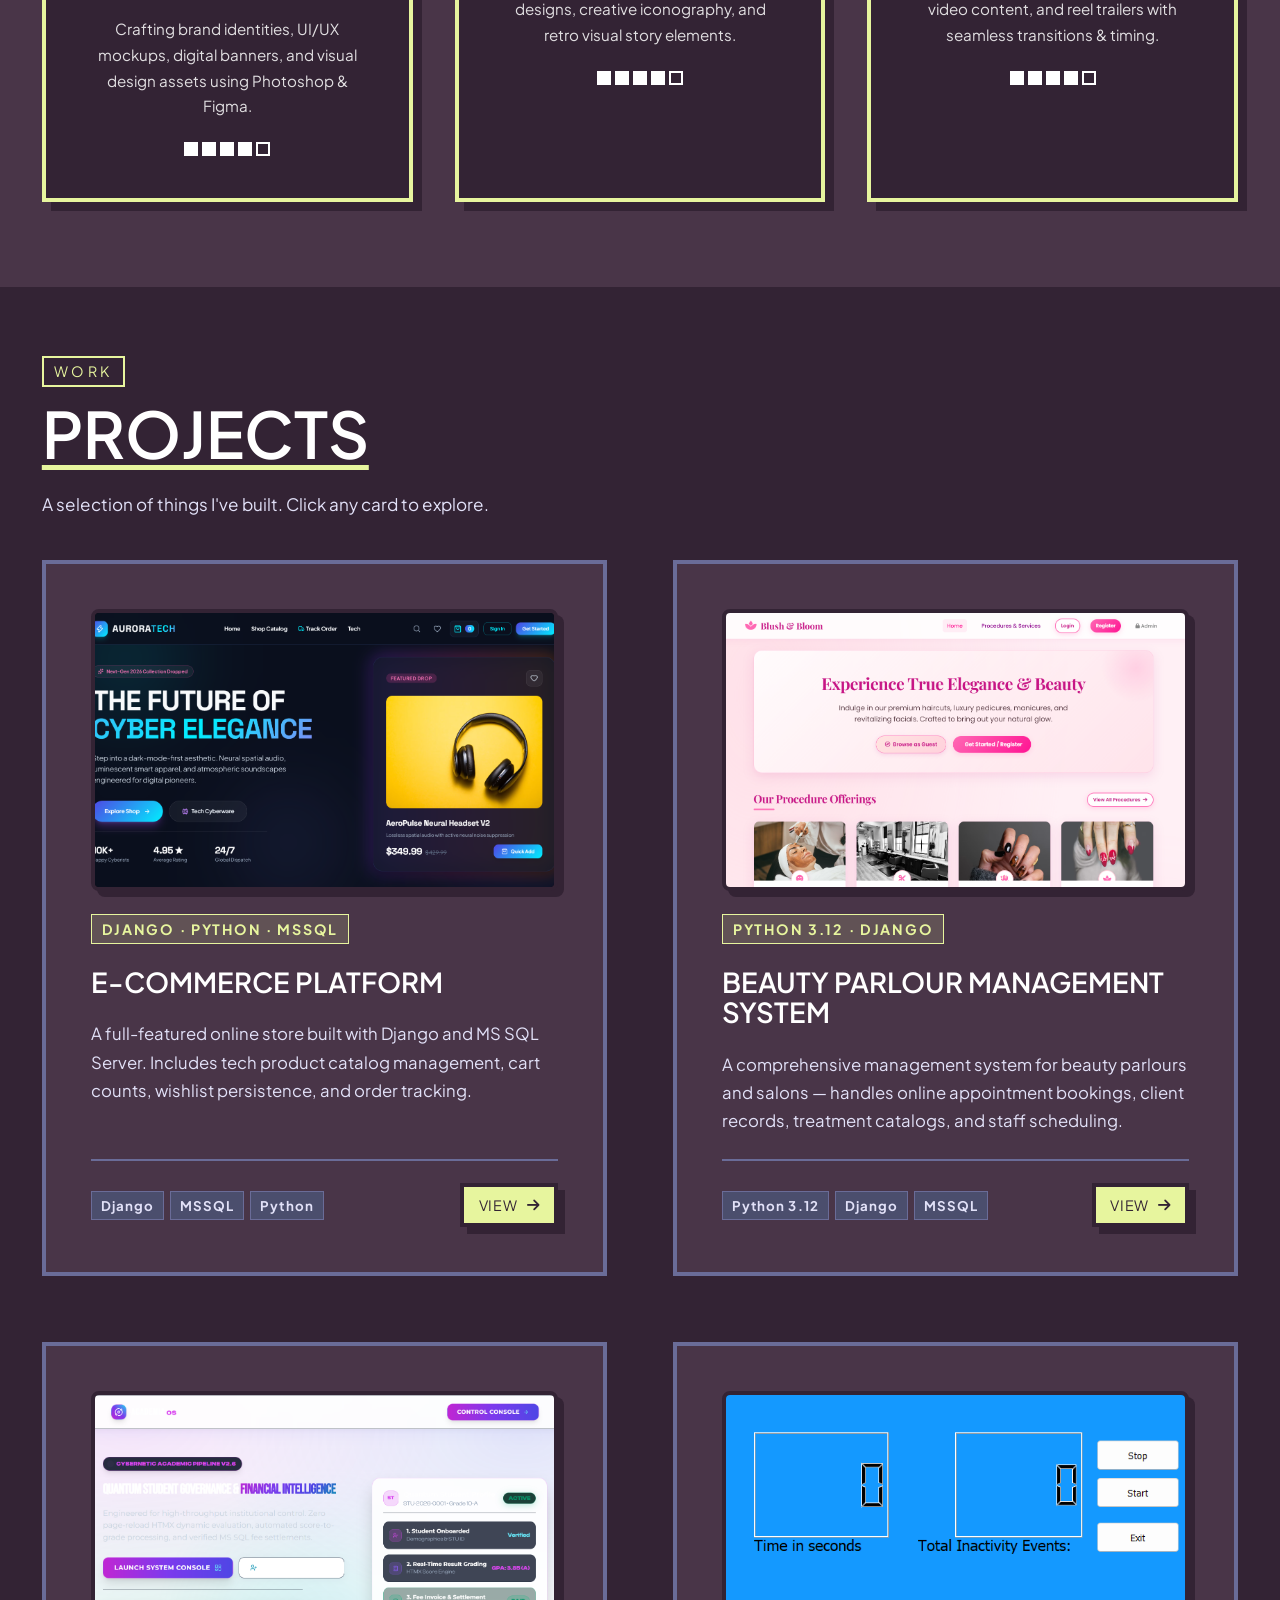
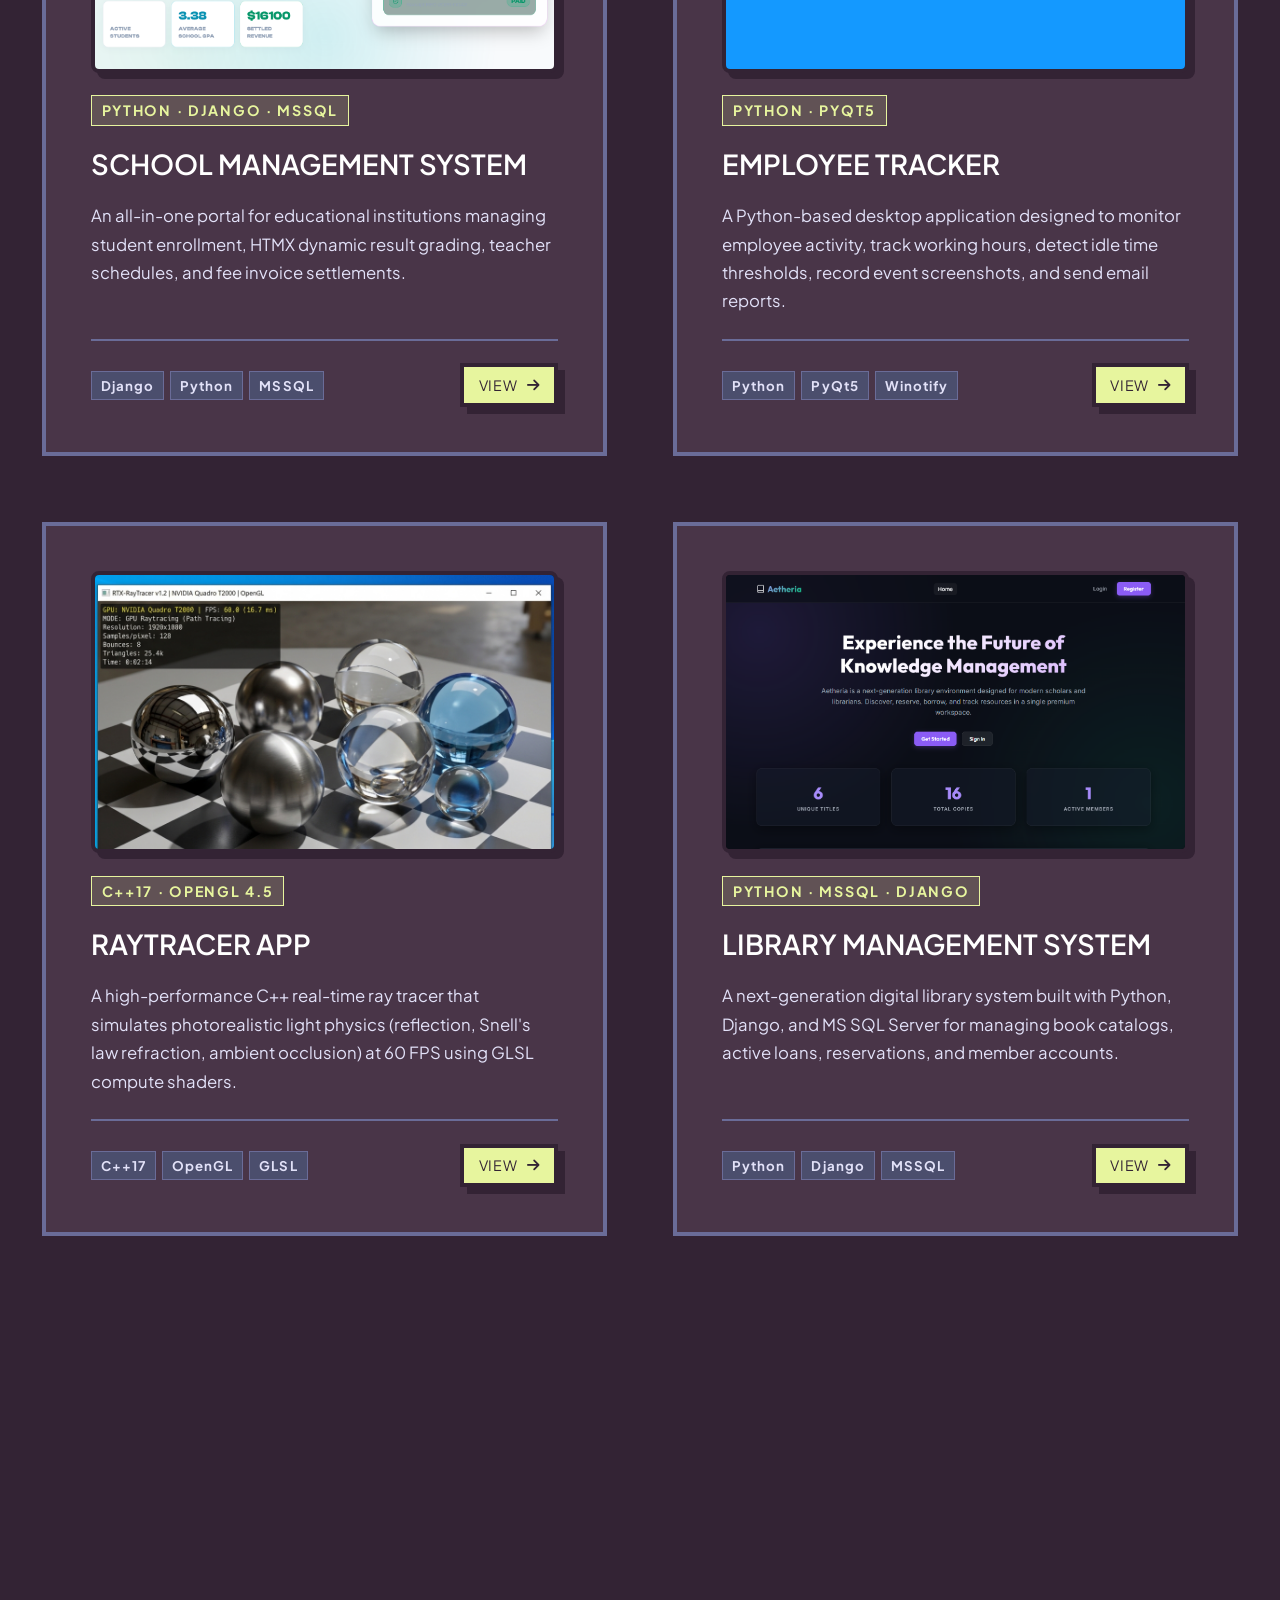
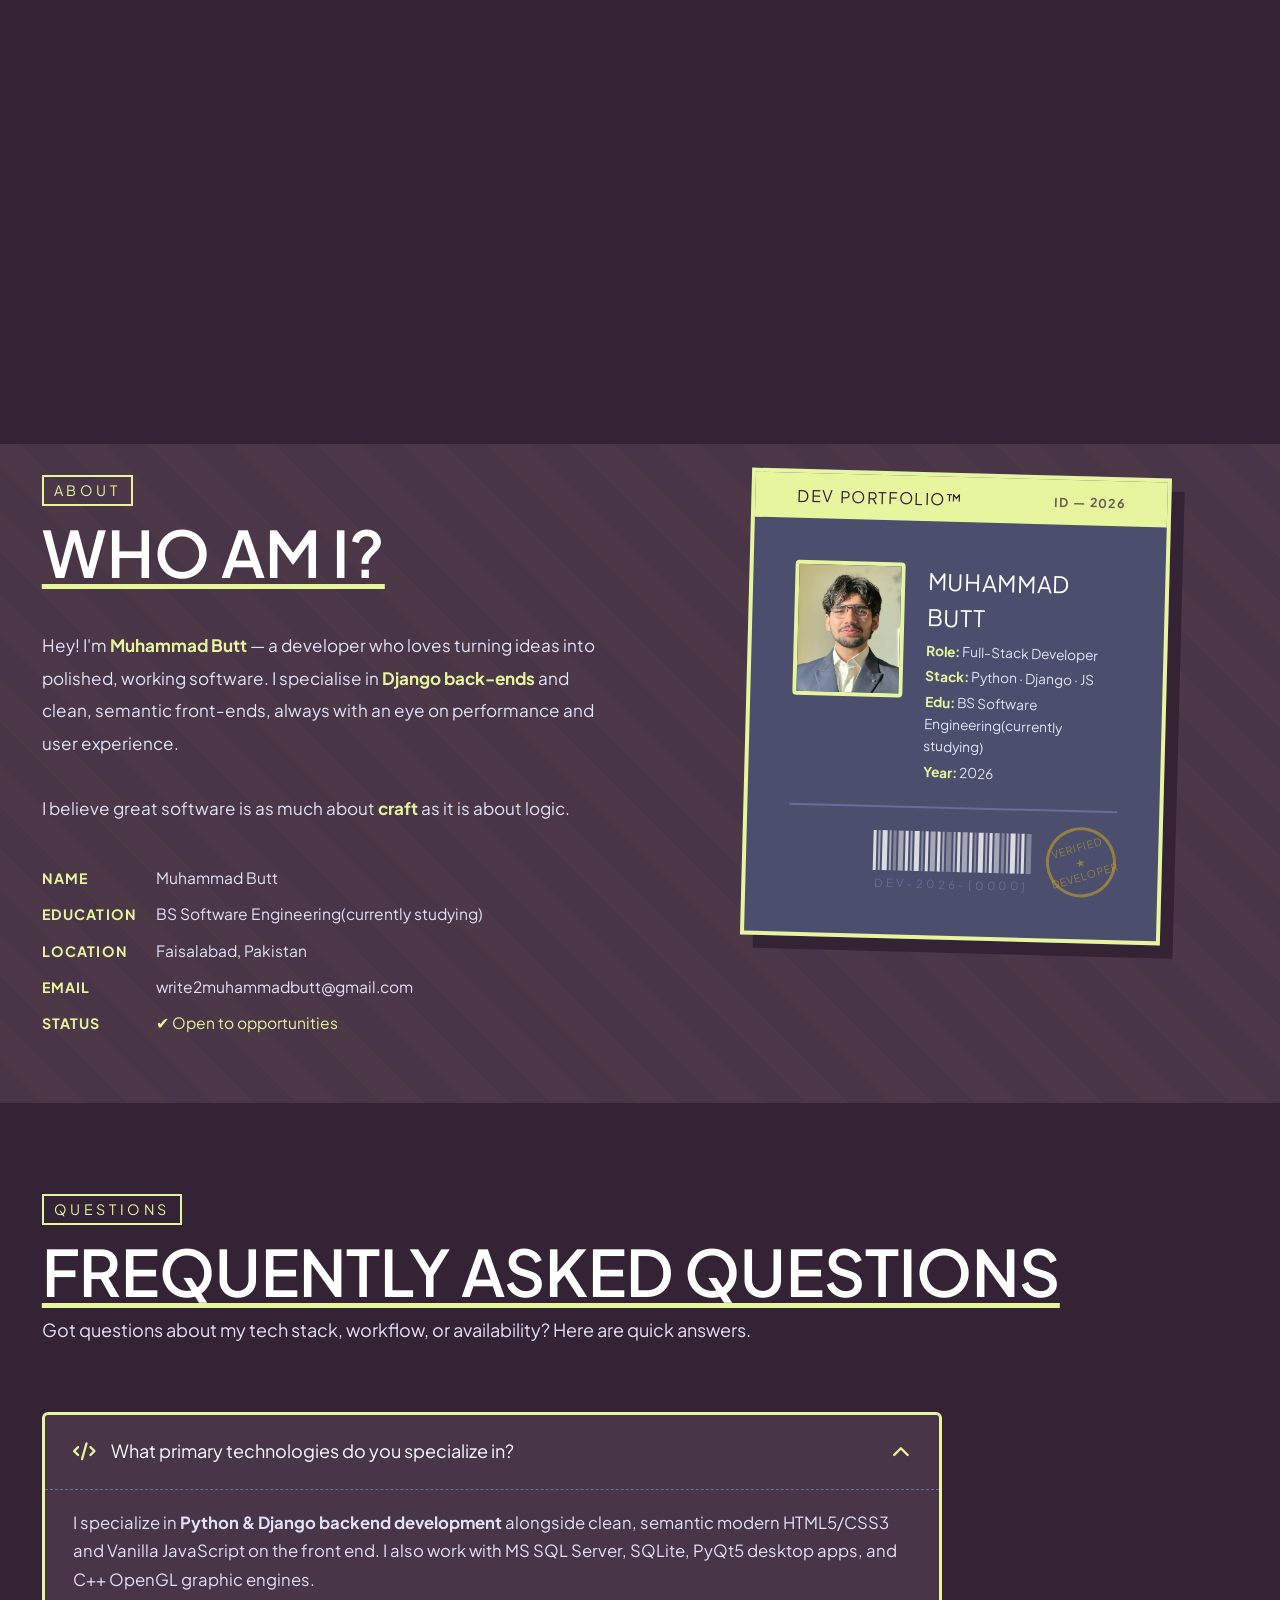
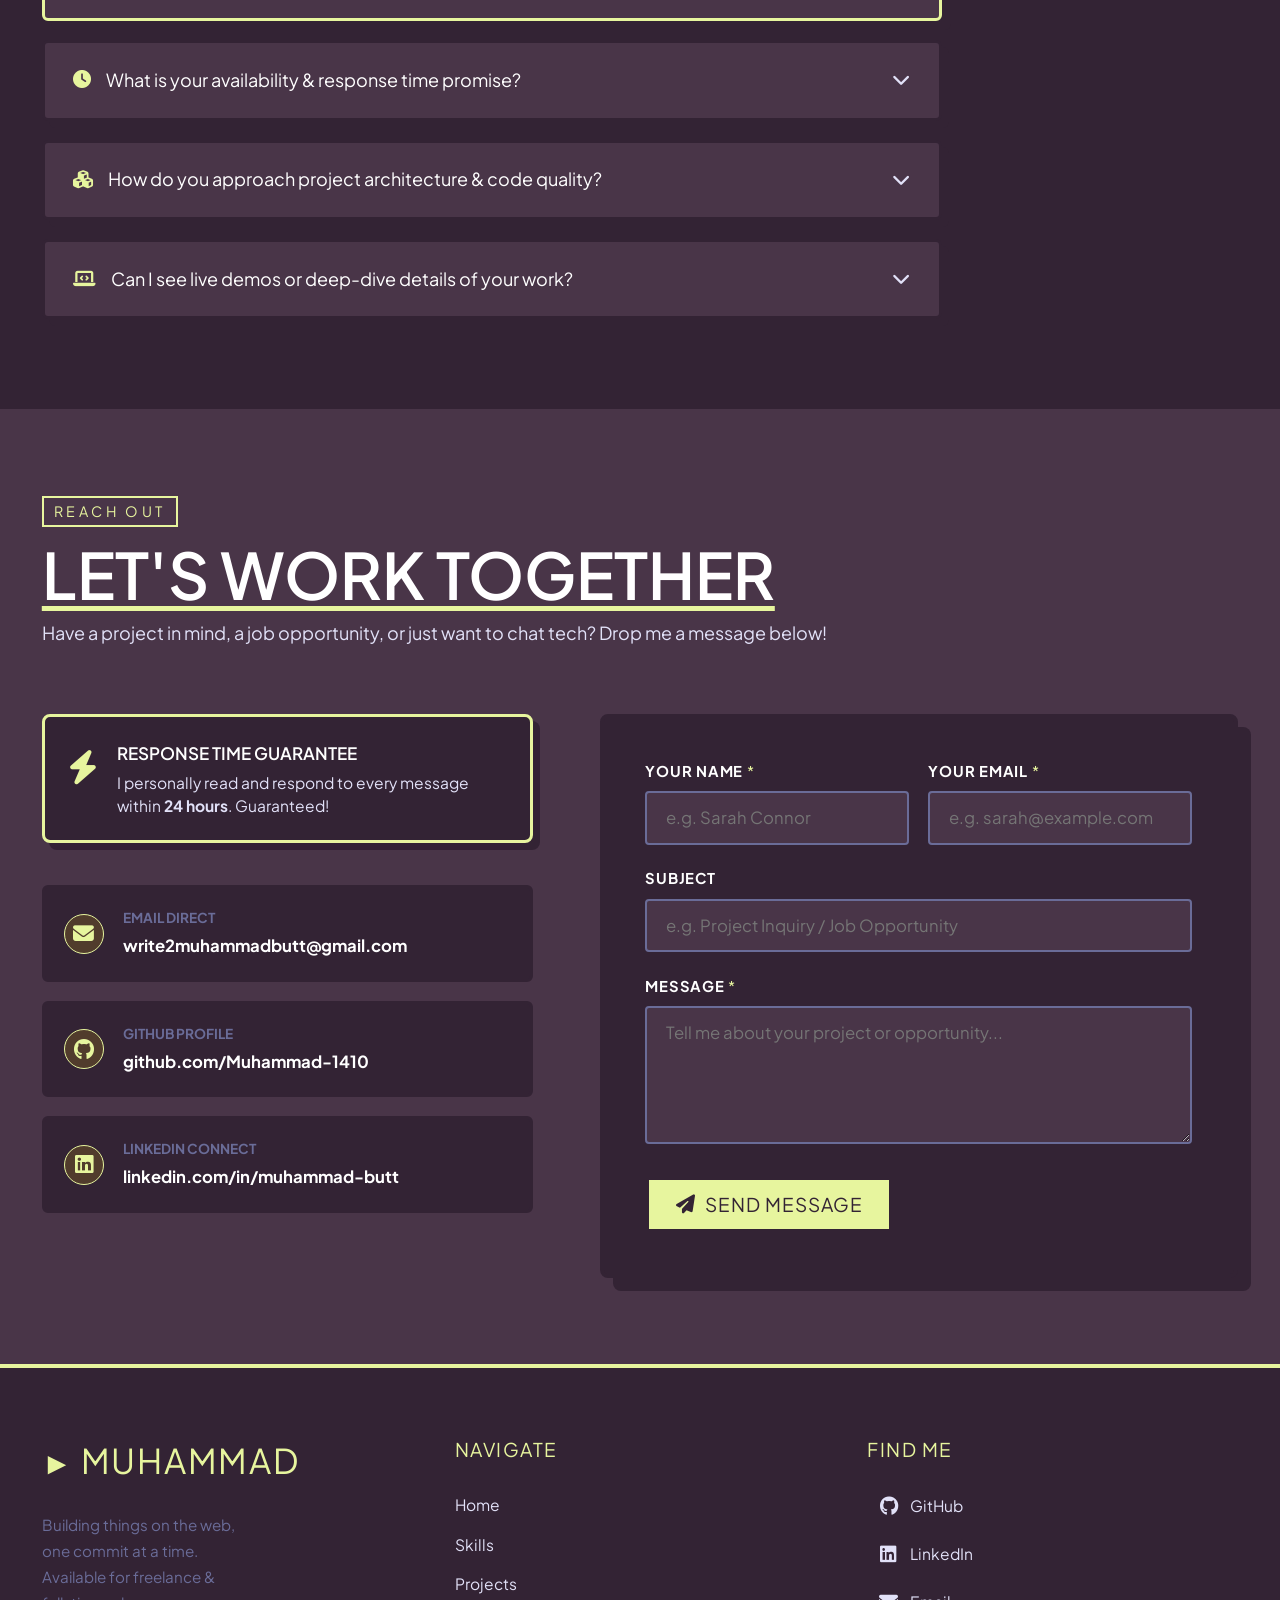
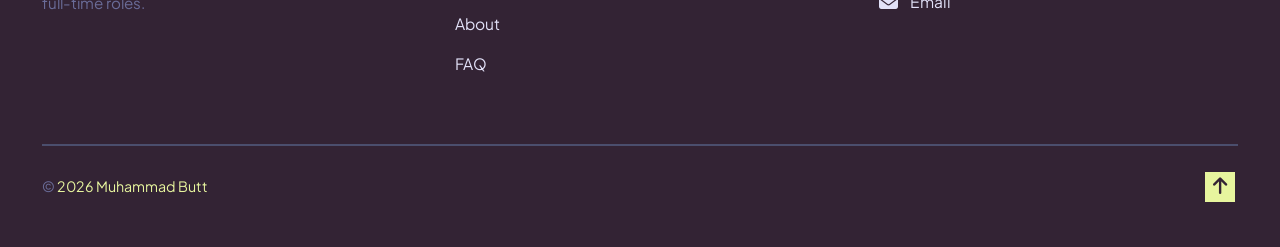
==== commit 981c04ee: "chagnes1" ====
--- a/index.html
+++ b/index.html
@@ -657,6 +657,7 @@
             <div class="form-group">
               <label for="contactEmail">Your Email <span class="req">*</span></label>
               <input type="email" id="contactEmail" name="email" placeholder="e.g. sarah@example.com" required />
+              <div class="email-error-msg" id="emailErrorMsg" aria-live="polite"></div>
             </div>
           </div>
           <div class="form-group">
@@ -669,6 +670,7 @@
             <textarea id="contactMessage" name="message" rows="5"
               placeholder="Tell me about your project or opportunity..." required></textarea>
           </div>
+          <div class="form-alert-banner" id="formAlertBanner" role="alert" style="display: none;"></div>
           <button type="submit" class="btn btn-primary btn-submit" id="contactSubmitBtn">
             <i class="fa-solid fa-paper-plane" aria-hidden="true"></i> Send Message
           </button>
--- a/style.css
+++ b/style.css
@@ -2090,5 +2090,65 @@
   max-width: 90%;
 }
 
-
-
+/* ── CONTACT FORM VALIDATION & ALERT STYLES ── */
+.form-group input.input-error,
+.form-group textarea.input-error {
+  border-color: #ff4d4d !important;
+  background-color: rgba(255, 77, 77, 0.08) !important;
+  box-shadow: 0 0 0 2px rgba(255, 77, 77, 0.25) !important;
+}
+
+.email-error-msg {
+  display: none;
+  margin-top: 0.4rem;
+  font-size: 0.82rem;
+  color: #ff6b6b;
+  font-weight: 600;
+  line-height: 1.4;
+}
+
+.email-error-msg.active {
+  display: block;
+}
+
+.email-error-msg i {
+  margin-right: 0.35rem;
+}
+
+.form-alert-banner {
+  padding: 0.85rem 1.1rem;
+  border-radius: 6px;
+  font-size: 0.88rem;
+  line-height: 1.45;
+  margin-bottom: 1.2rem;
+  border: 2px solid transparent;
+  box-shadow: 4px 4px 0px #000;
+  text-align: left;
+}
+
+.form-alert-banner.error {
+  background: #2a1111;
+  color: #ff8888;
+  border-color: #ff4d4d;
+}
+
+.form-alert-banner.warning {
+  background: #2b2308;
+  color: #ffd24d;
+  border-color: #ffb700;
+}
+
+.form-alert-banner.success {
+  background: #0f2b18;
+  color: #5cf28d;
+  border-color: #28a745;
+}
+
+.form-alert-banner a {
+  color: inherit;
+  text-decoration: underline;
+  font-weight: bold;
+}
+
+
+
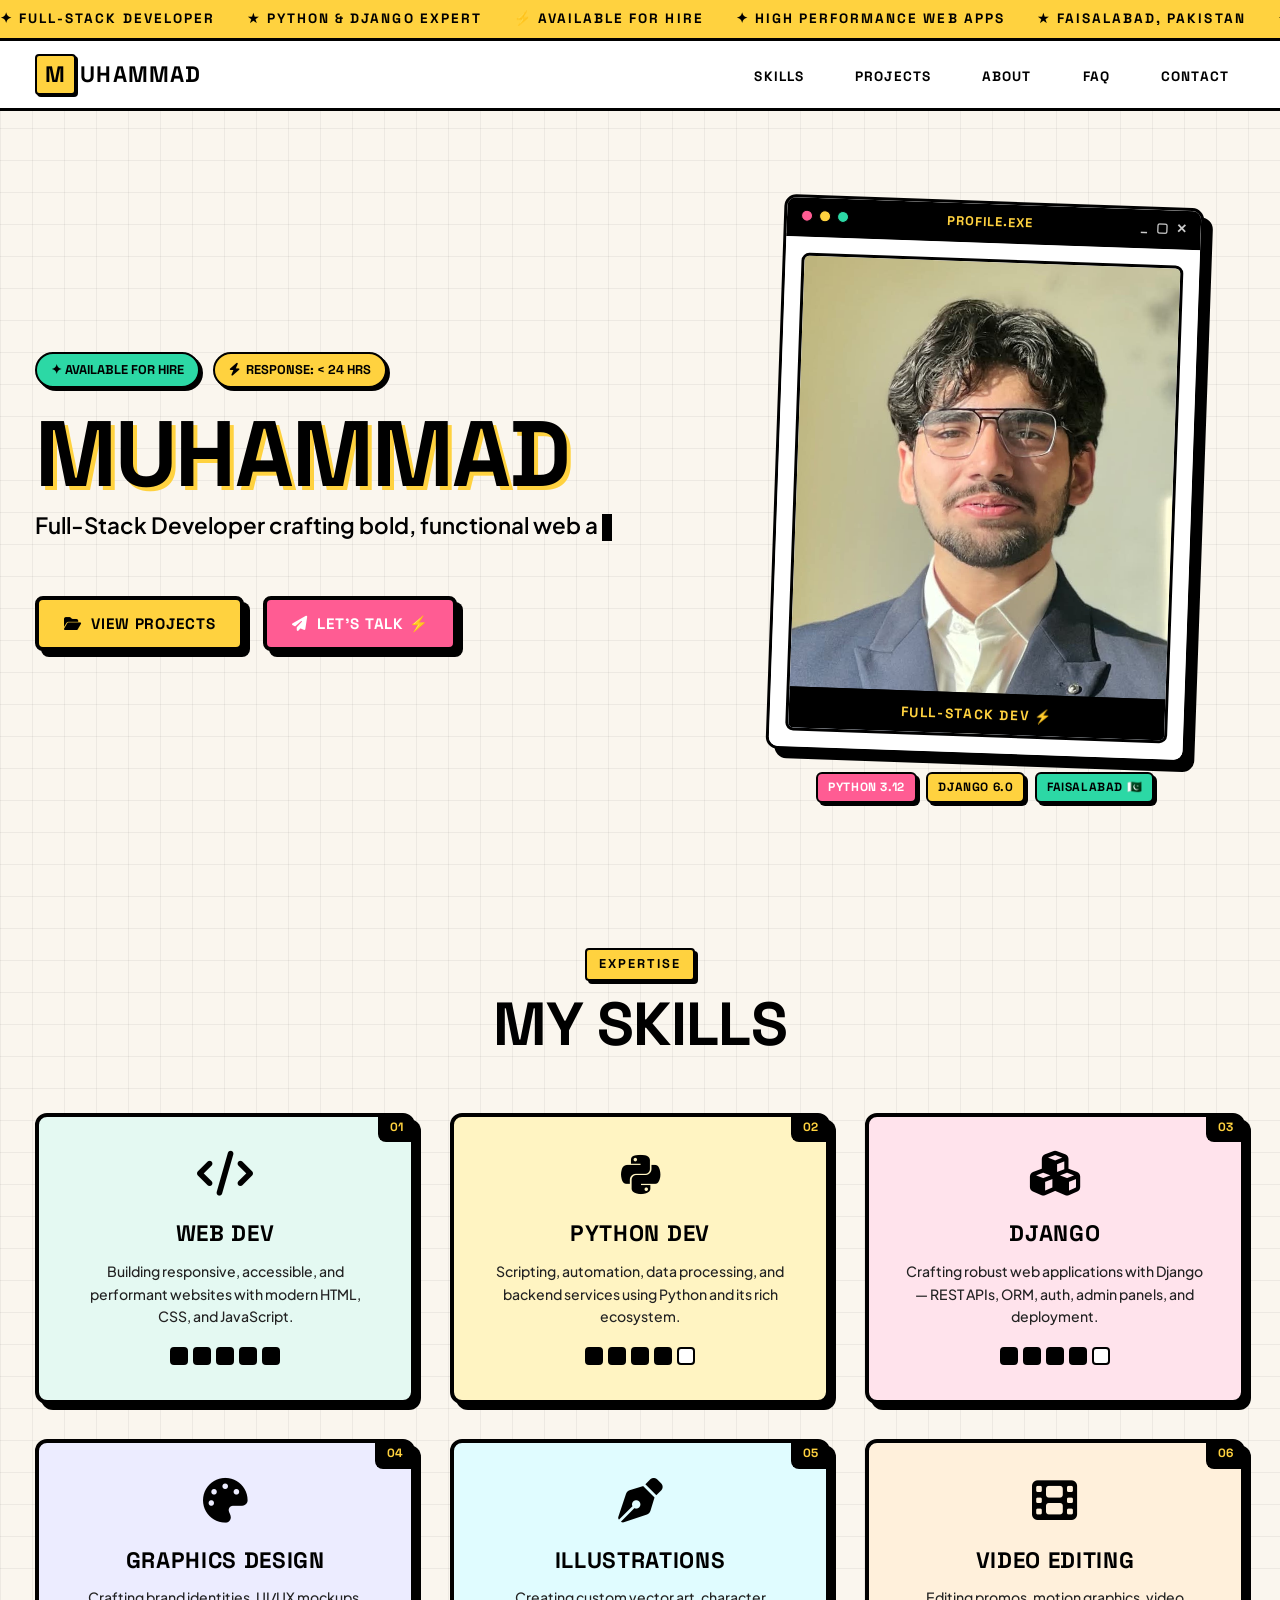
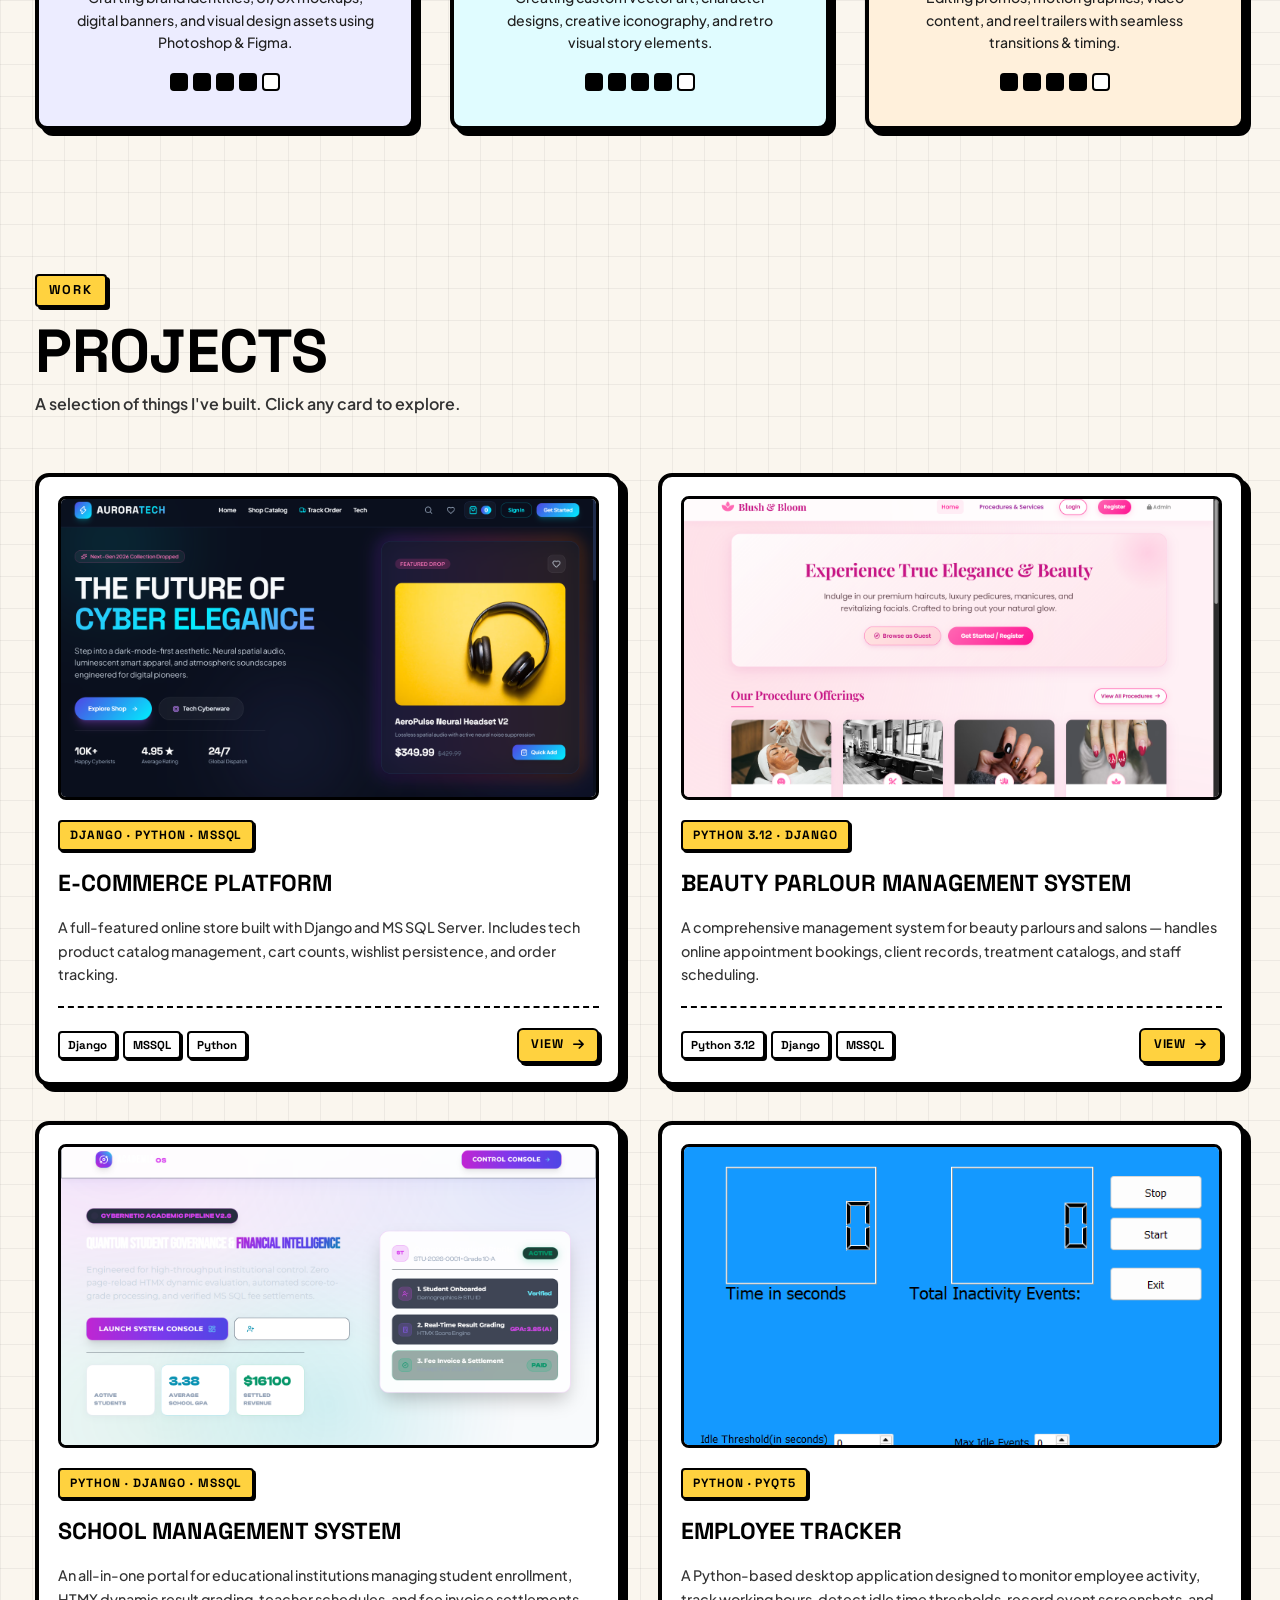
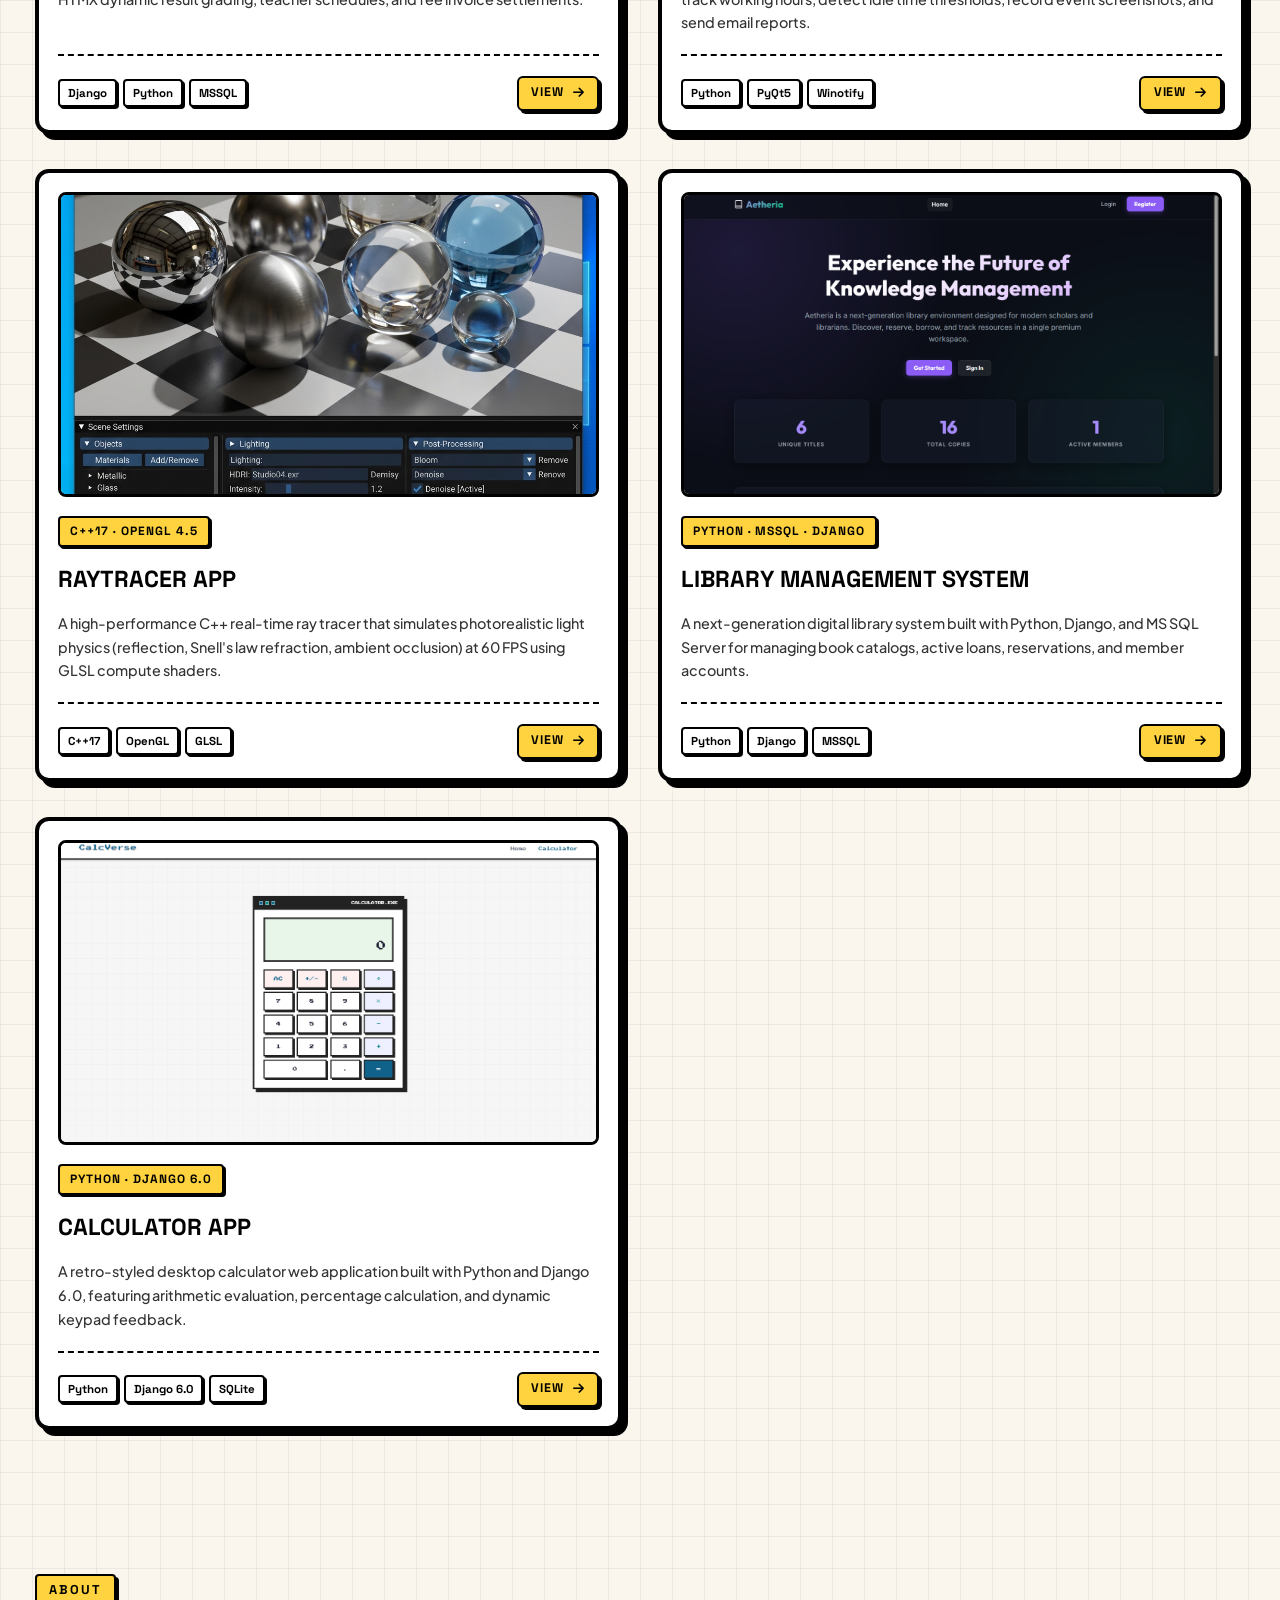
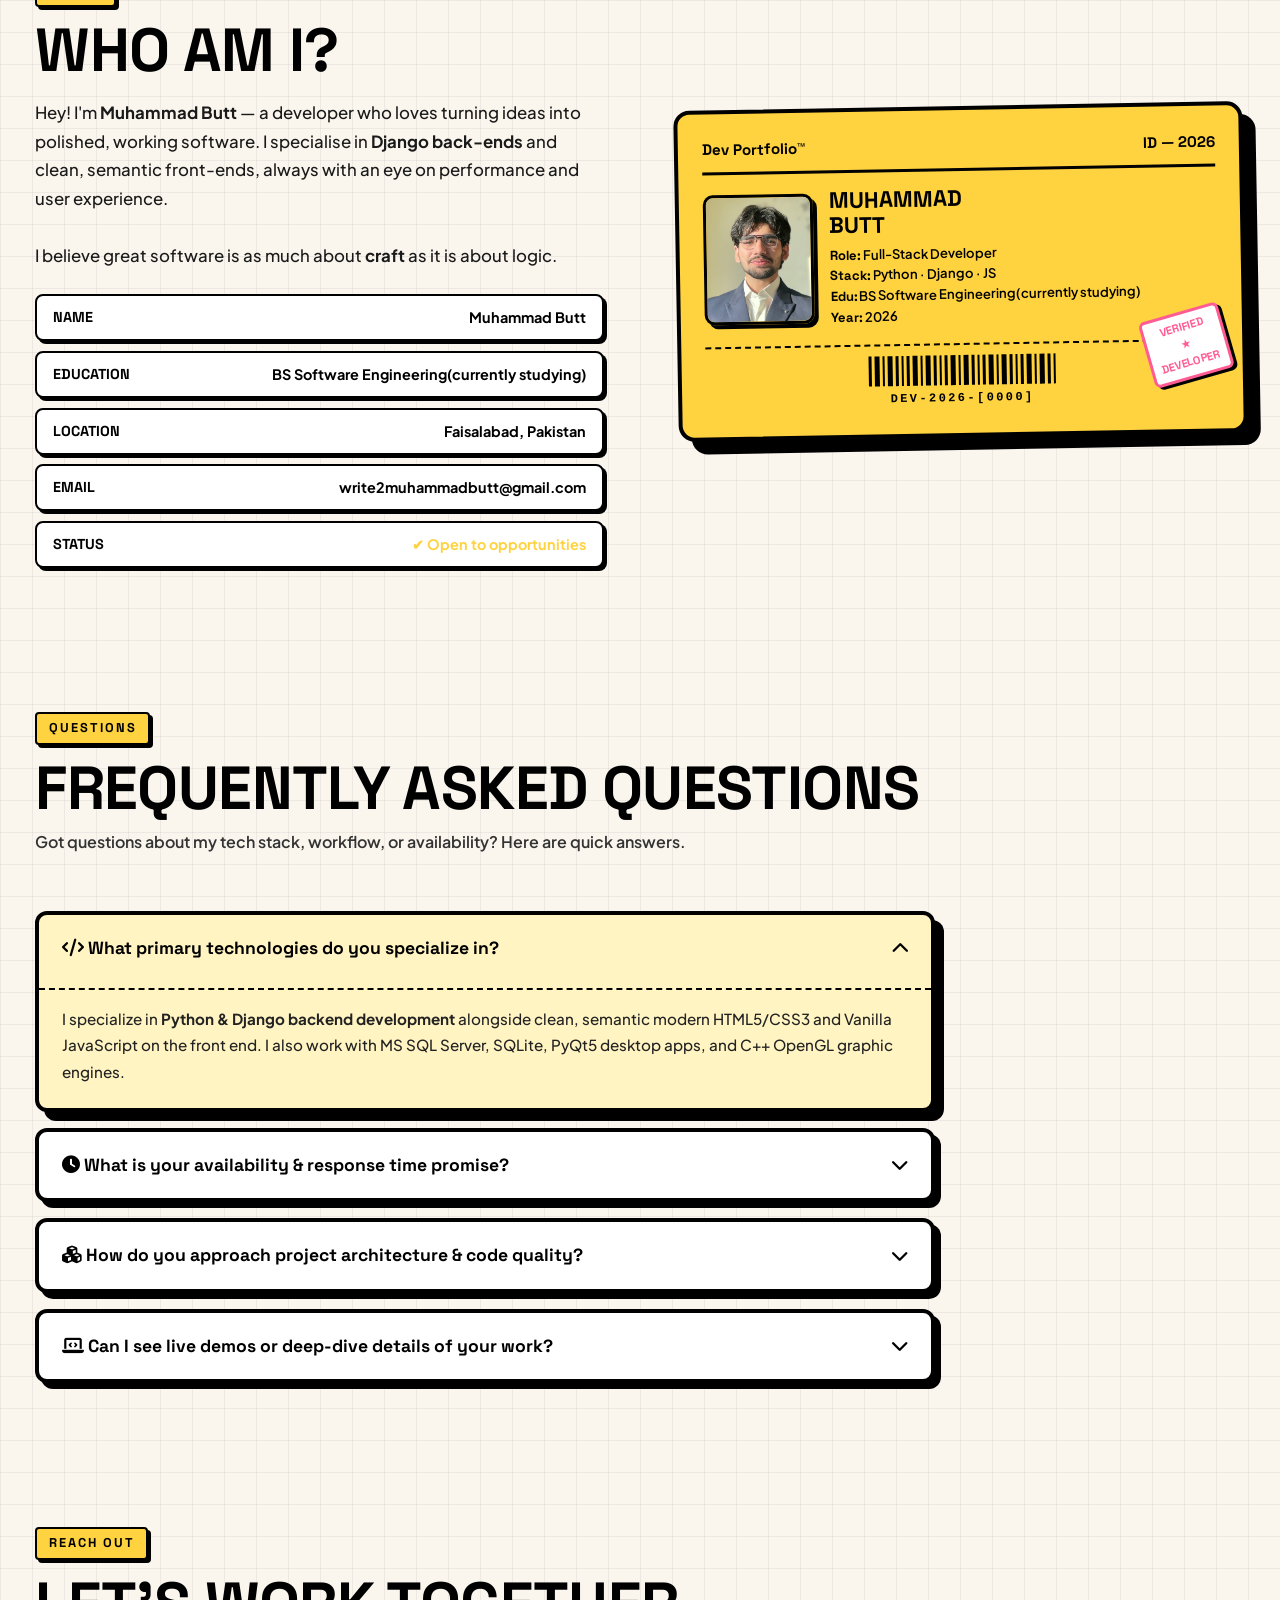
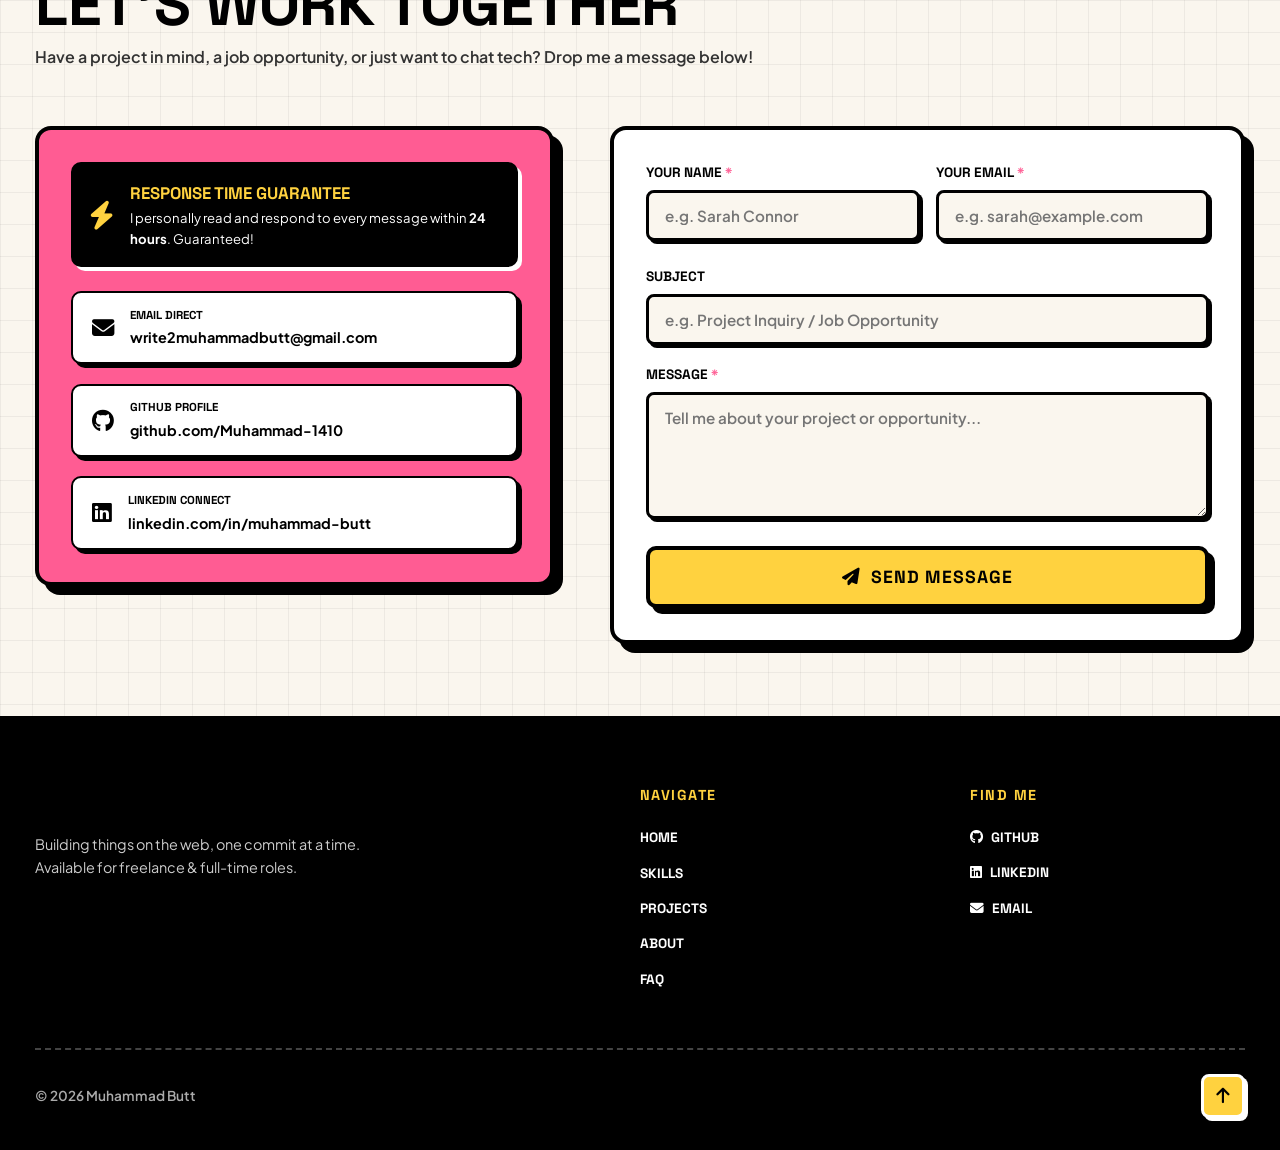
==== commit 1d040aff: "Chang1" ====
--- a/index.html
+++ b/index.html
@@ -50,7 +50,7 @@
   <link rel="preconnect" href="https://fonts.googleapis.com" />
   <link rel="preconnect" href="https://fonts.gstatic.com" crossorigin />
   <link
-    href="https://fonts.googleapis.com/css2?family=Plus+Jakarta+Sans:ital,wght@0,400;0,500;0,600;0,700;0,800;1,400;1,500;1,600;1,700&display=swap"
+    href="https://fonts.googleapis.com/css2?family=Plus+Jakarta+Sans:ital,wght@0,400;0,500;0,600;0,700;0,800;1,400;1,500;1,600;1,700&family=Space+Grotesk:wght@500;600;700;800&display=swap"
     rel="stylesheet" />
 
   <link rel="stylesheet" href="https://cdnjs.cloudflare.com/ajax/libs/font-awesome/6.5.0/css/all.min.css"
@@ -60,9 +60,29 @@
 
 <body>
 
+  <!-- ── NEO-BRUTALIST MARQUEE TICKER ── -->
+  <div class="marquee-banner" aria-hidden="true">
+    <div class="marquee-track">
+      <span>✦ FULL-STACK DEVELOPER</span>
+      <span>★ PYTHON &amp; DJANGO EXPERT</span>
+      <span>⚡ AVAILABLE FOR HIRE</span>
+      <span>✦ HIGH PERFORMANCE WEB APPS</span>
+      <span>★ FAISALABAD, PAKISTAN</span>
+      <span>✦ CREATIVE CODE</span>
+      <span>✦ FULL-STACK DEVELOPER</span>
+      <span>★ PYTHON &amp; DJANGO EXPERT</span>
+      <span>⚡ AVAILABLE FOR HIRE</span>
+      <span>✦ HIGH PERFORMANCE WEB APPS</span>
+      <span>★ FAISALABAD, PAKISTAN</span>
+      <span>✦ CREATIVE CODE</span>
+    </div>
+  </div>
+
   <nav class="navbar" aria-label="Main navigation">
     <div class="container nav-inner">
-      <a href="#hero" class="nav-logo" aria-label="Go to top">Muhammad</a>
+      <a href="#hero" class="nav-logo" aria-label="Go to top">
+        <span class="logo-sticker">M</span>UHAMMAD
+      </a>
       <ul class="nav-links" id="navLinks" role="list">
         <li><a href="#skills" aria-label="Jump to Skills section">Skills</a></li>
         <li><a href="#projects" aria-label="Jump to Projects section">Projects</a></li>
@@ -83,9 +103,9 @@
     <div class="container hero-inner">
       <div class="hero-content">
         <div class="hero-status-row">
-          <p class="hero-eyebrow">Available for hire</p>
+          <span class="neo-badge badge-hire">✦ AVAILABLE FOR HIRE</span>
           <span class="response-time-pill" title="Guaranteed quick turnarounds">
-            <i class="fa-solid fa-bolt" aria-hidden="true"></i> Response Promise: &lt; 24 hrs
+            <i class="fa-solid fa-bolt" aria-hidden="true"></i> RESPONSE: &lt; 24 HRS
           </span>
         </div>
         <h1 class="hero-name">Muhammad</h1>
@@ -97,24 +117,40 @@
         <div class="hero-cta">
           <a href="#projects" class="btn btn-primary" aria-label="View my projects" id="ctaProjects">
             <i class="fa-solid fa-folder-open" aria-hidden="true"></i>
-            View Projects
+            VIEW PROJECTS
           </a>
           <a href="#contact-section" class="btn btn-secondary" aria-label="Contact me directly" id="ctaContact">
             <i class="fa-solid fa-paper-plane" aria-hidden="true"></i>
-            Contact Me
+            LET'S TALK ⚡
           </a>
         </div>
       </div>
 
       <div class="hero-image-col">
         <div class="hero-shapes">
-          <span class="shape-star">✦</span>
-          <div class="shape-badge">
-            <img src="images/profile.jpg" alt="Muhammad Butt Profile Photo" class="hero-badge-img" />
-            <div class="hero-badge-tag">FULL STACK DEV</div>
-          </div>
-          <span class="shape-chevron">❯❯</span>
-          <span class="shape-star" style="font-size:1.2rem; animation-direction: reverse;">✦</span>
+          <!-- Retro OS Window Container -->
+          <div class="neo-window hero-window">
+            <div class="window-header">
+              <div class="window-dots">
+                <span class="dot dot-red"></span>
+                <span class="dot dot-yellow"></span>
+                <span class="dot dot-green"></span>
+              </div>
+              <span class="window-title">profile.exe</span>
+              <div class="window-actions"><span>_</span><span>▢</span><span>✕</span></div>
+            </div>
+            <div class="window-body">
+              <div class="profile-img-frame">
+                <img src="images/profile.jpg" alt="Muhammad Butt Profile Photo" class="hero-badge-img" />
+                <div class="hero-badge-tag">FULL-STACK DEV ⚡</div>
+              </div>
+            </div>
+          </div>
+          <div class="hero-sticker-row">
+            <span class="sticker-tag sticker-pink">PYTHON 3.12</span>
+            <span class="sticker-tag sticker-yellow">DJANGO 6.0</span>
+            <span class="sticker-tag sticker-mint">FAISALABAD 🇵🇰</span>
+          </div>
         </div>
       </div>
     </div>
@@ -127,7 +163,8 @@
         <h2 class="section-title">My Skills</h2>
       </header>
       <div class="skills-grid reveal-stagger">
-        <article class="skill-card" data-num="01" tabindex="0" aria-label="Skill: Web Development">
+        <article class="skill-card card-mint" data-num="01" tabindex="0" aria-label="Skill: Web Development">
+          <i class="fa-solid fa-code skill-icon" aria-hidden="true"></i>
           <h3 class="skill-name">Web Dev</h3>
           <p class="skill-desc">
             Building responsive, accessible, and performant
@@ -143,7 +180,8 @@
         </article>
 
         <!-- ── Skill 2: Python Development ── -->
-        <article class="skill-card" data-num="02" tabindex="0" aria-label="Skill: Python Development">
+        <article class="skill-card card-yellow" data-num="02" tabindex="0" aria-label="Skill: Python Development">
+          <i class="fa-brands fa-python skill-icon" aria-hidden="true"></i>
           <h3 class="skill-name">Python Dev</h3>
           <p class="skill-desc">
             Scripting, automation, data processing, and backend
@@ -159,7 +197,8 @@
         </article>
 
         <!-- ── Skill 3: Django ── -->
-        <article class="skill-card" data-num="03" tabindex="0" aria-label="Skill: Django">
+        <article class="skill-card card-pink" data-num="03" tabindex="0" aria-label="Skill: Django">
+          <i class="fa-solid fa-cubes skill-icon" aria-hidden="true"></i>
           <h3 class="skill-name">Django</h3>
           <p class="skill-desc">
             Crafting robust web applications with Django — REST
@@ -175,7 +214,8 @@
         </article>
 
         <!-- ── Skill 4: Graphics Designing ── -->
-        <article class="skill-card" data-num="04" tabindex="0" aria-label="Skill: Graphics Designing">
+        <article class="skill-card card-purple" data-num="04" tabindex="0" aria-label="Skill: Graphics Designing">
+          <i class="fa-solid fa-palette skill-icon" aria-hidden="true"></i>
           <h3 class="skill-name">Graphics Design</h3>
           <p class="skill-desc">
             Crafting brand identities, UI/UX mockups, digital banners, and visual design assets using Photoshop &amp;
@@ -191,7 +231,8 @@
         </article>
 
         <!-- ── Skill 5: Illustrations ── -->
-        <article class="skill-card" data-num="05" tabindex="0" aria-label="Skill: Illustrations">
+        <article class="skill-card card-cyan" data-num="05" tabindex="0" aria-label="Skill: Illustrations">
+          <i class="fa-solid fa-pen-nib skill-icon" aria-hidden="true"></i>
           <h3 class="skill-name">Illustrations</h3>
           <p class="skill-desc">
             Creating custom vector art, character designs, creative iconography, and retro visual story elements.
@@ -206,7 +247,8 @@
         </article>
 
         <!-- ── Skill 6: Video Editing ── -->
-        <article class="skill-card" data-num="06" tabindex="0" aria-label="Skill: Video Editing">
+        <article class="skill-card card-peach" data-num="06" tabindex="0" aria-label="Skill: Video Editing">
+          <i class="fa-solid fa-film skill-icon" aria-hidden="true"></i>
           <h3 class="skill-name">Video Editing</h3>
           <p class="skill-desc">
             Editing promos, motion graphics, video content, and reel trailers with seamless transitions &amp; timing.
--- a/style.css
+++ b/style.css
@@ -1,49 +1,64 @@
 /* ============================================================
-   RETRO PORTFOLIO — style.css
-   Theme: Vintage Arcade / Neo-Brutalist
+   NEO-BRUTALIST PORTFOLIO — style.css
+   Style Theme: Neo-Brutalism (Gumroad / Retro OS / Kristi Digital)
    Palette Tokens:
-     - Powder Blush:  #FFB4A2
-     - Vintage Grape: #493548
-     - Dusty Grape:   #4B4E6D
-     - Periwinkle:    #AEADF0
-     - Lime Cream:    #E7F59E
+     - Off-White Canvas:  #FAF6EE
+     - Pure Black:        #000000
+     - Canary Yellow:     #FFD23F
+     - Hot Pink Magenta:  #FF5C93
+     - Electric Mint:     #2CD8A5
+     - Soft Lavender:     #A5A6F6
+     - Electric Cyan:     #00E5FF
+     - Warm Peach:        #FF9F1C
    ============================================================ */
-
 
 /* ─── CSS CUSTOM PROPERTIES ──────────────────────────────── */
 :root {
-  /* User Exact Color Palette */
-  --vintage-grape: #493548; /* Main Dark Background */
-  --dusty-grape:   #4B4E6D; /* Containers, Cards, Sub-panels */
-  --periwinkle:    #AEADF0; /* Soft Purple Accent & Links */
-  --powder-blush:  #FFB4A2; /* Warm Coral Peach Accent */
-  --lime-cream:    #E7F59E; /* Primary Action Lime Highlight */
-
-  /* Mapped Legacy Variables */
-  --yellow:        var(--lime-cream);
-  --yellow-light:  #F2FAC6;
-  --black:         #332334;
-  --off-black:     var(--vintage-grape);
-  --dark-gray:     var(--dusty-grape);
-  --mid-gray:      #6A6C98;
-  --light-gray:    #E2E1F8;
-  --white:         #FFFFFF;
-
-  --accent-blush:      var(--powder-blush);
-  --accent-periwinkle: var(--periwinkle);
-  --accent-lime:       var(--lime-cream);
-
-  /* Typography Breakdown: Clean, Minimal Tech UI */
-  --font-display: 'Plus Jakarta Sans', -apple-system, BlinkMacSystemFont, 'Segoe UI', Roboto, sans-serif;
+  /* Neo-Brutalist Palette */
+  --neo-bg:         #FAF6EE;
+  --neo-bg-alt:     #F3EEE3;
+  --neo-black:      #000000;
+  --neo-white:      #FFFFFF;
+  --neo-yellow:     #FFD23F;
+  --neo-yellow-light: #FFF4C2;
+  --neo-pink:       #FF5C93;
+  --neo-pink-light: #FFE3EC;
+  --neo-mint:       #2CD8A5;
+  --neo-mint-light: #E4F9F2;
+  --neo-lime:       #BFF678;
+  --neo-purple:     #A5A6F6;
+  --neo-purple-light: #ECECFF;
+  --neo-cyan:       #00E5FF;
+  --neo-cyan-light: #E0FCFF;
+  --neo-peach:      #FF9F1C;
+  --neo-peach-light: #FFF0DB;
+
+  /* Mapped Core Theme Tokens */
+  --vintage-grape:  var(--neo-bg);
+  --dusty-grape:    var(--neo-white);
+  --periwinkle:     var(--neo-purple);
+  --powder-blush:   var(--neo-pink);
+  --lime-cream:     var(--neo-yellow);
+  --yellow:         var(--neo-yellow);
+  --yellow-light:   var(--neo-yellow-light);
+  --black:          var(--neo-black);
+  --off-black:      #121212;
+  --dark-gray:      #2A2A2A;
+  --mid-gray:       #4A4A4A;
+  --light-gray:     #333333;
+  --white:          var(--neo-white);
+
+  /* Typography */
+  --font-display: 'Space Grotesk', 'Plus Jakarta Sans', -apple-system, BlinkMacSystemFont, 'Segoe UI', Roboto, sans-serif;
   --font-body:    'Plus Jakarta Sans', -apple-system, BlinkMacSystemFont, 'Segoe UI', Roboto, sans-serif;
 
-  /* Borders & Shadows — hard-edged neo-brutalist style (+3px thicker) */
-  --border:        3px solid var(--black);
-  --border-thick:  4px solid var(--black);
-  --shadow-sm:     5px 5px 0px var(--black);
-  --shadow-md:     7px 7px 0px var(--black);
-  --shadow-lg:     9px 9px 0px var(--black);
-  --shadow-xl:    13px 13px 0px var(--black);
+  /* Borders & Shadows — Neo-Brutalist 3px/4px hard borders & offset shadows */
+  --border:        3px solid var(--neo-black);
+  --border-thick:  4px solid var(--neo-black);
+  --shadow-sm:     3px 3px 0px var(--neo-black);
+  --shadow-md:     6px 6px 0px var(--neo-black);
+  --shadow-lg:     9px 9px 0px var(--neo-black);
+  --shadow-xl:    13px 13px 0px var(--neo-black);
 
   /* Spacing */
   --gap-xs:  0.6rem;
@@ -53,9 +68,9 @@
   --gap-xl:  4.5rem;
 
   /* Transitions */
-  --ease-snappy: cubic-bezier(0.25, 0.46, 0.45, 0.94);
-  --dur-fast:    200ms;
-  --dur-med:     350ms;
+  --ease-snappy: cubic-bezier(0.175, 0.885, 0.32, 1.275);
+  --dur-fast:    150ms;
+  --dur-med:     300ms;
 }
 
 /* ─── CSS RESET & BASE ───────────────────────────────────── */
@@ -67,40 +82,28 @@
 
 html {
   scroll-behavior: smooth;
-  scroll-padding-top: 75px;
-  font-size: clamp(19px, 1.15vw, 22px); /* Proportional scaling for Brave & high-DPI displays */
+  scroll-padding-top: 100px;
+  font-size: clamp(16px, 1.1vw, 20px);
 }
 
 section[id] {
-  scroll-margin-top: 80px;
+  scroll-margin-top: 100px;
 }
 
 body {
-  background-color: var(--off-black);
-  color: var(--white);
+  background-color: var(--neo-bg);
+  color: var(--neo-black);
   font-family: var(--font-body);
   line-height: 1.6;
   overflow-x: hidden;
   -webkit-font-smoothing: antialiased;
   -moz-osx-font-smoothing: grayscale;
-  /* Grain/noise texture overlay via SVG data URI */
-  background-image: url("data:image/svg+xml,%3Csvg xmlns='http://www.w3.org/2000/svg' width='300' height='300'%3E%3Cfilter id='n'%3E%3CfeTurbulence type='fractalNoise' baseFrequency='0.75' numOctaves='4' stitchTiles='stitch'/%3E%3C/filter%3E%3Crect width='300' height='300' filter='url(%23n)' opacity='0.04'/%3E%3C/svg%3E");
-}
-
-/* Scanline overlay on the entire page */
-body::before {
-  content: '';
-  position: fixed;
-  inset: 0;
-  pointer-events: none;
-  z-index: 9999;
-  background: repeating-linear-gradient(
-    0deg,
-    transparent,
-    transparent 2px,
-    rgba(0, 0, 0, 0.04) 2px,
-    rgba(0, 0, 0, 0.04) 4px
-  );
+
+  /* Blueprint Grid Pattern */
+  background-image: 
+    linear-gradient(to right, rgba(0, 0, 0, 0.05) 1px, transparent 1px),
+    linear-gradient(to bottom, rgba(0, 0, 0, 0.05) 1px, transparent 1px);
+  background-size: 32px 32px;
 }
 
 img {
@@ -117,50 +120,201 @@
   list-style: none;
 }
 
-/* ─── UTILITY CLASSES ────────────────────────────────────── */
+/* ─── NEO-BRUTALIST MARQUEE TICKER ────────────────────────── */
+.marquee-banner {
+  background: var(--neo-yellow);
+  border-bottom: 3px solid var(--neo-black);
+  overflow: hidden;
+  white-space: nowrap;
+  position: relative;
+  z-index: 1001;
+  padding: 8px 0;
+}
+
+.marquee-track {
+  display: flex;
+  gap: 2rem;
+  width: max-content;
+  animation: marquee 22s linear infinite;
+}
+
+.marquee-track span {
+  font-family: var(--font-display);
+  font-weight: 800;
+  font-size: 0.85rem;
+  letter-spacing: 0.15em;
+  text-transform: uppercase;
+  color: var(--neo-black);
+}
+
+@keyframes marquee {
+  0%   { transform: translateX(0); }
+  100% { transform: translateX(-50%); }
+}
+
+/* ─── UTILITY & STICKERS ─────────────────────────────────── */
 .container {
-  max-width: 1320px; /* Expanded from 1100px for full visibility on Brave & wide desktop viewports */
+  max-width: 1320px;
   margin-inline: auto;
   padding-inline: var(--gap-md);
 }
 
 .section-label {
   font-family: var(--font-display);
-  font-size: 0.75rem;
-  letter-spacing: 0.25em;
-  text-transform: uppercase;
-  color: var(--yellow);
+  font-size: 0.8rem;
+  font-weight: 800;
+  letter-spacing: 0.15em;
+  text-transform: uppercase;
+  color: var(--neo-black);
   display: inline-block;
   margin-bottom: var(--gap-xs);
-  padding: 2px 10px;
-  border: 2px solid var(--yellow);
-  background: transparent;
+  padding: 4px 12px;
+  border: 2px solid var(--neo-black);
+  background: var(--neo-yellow);
+  box-shadow: 3px 3px 0px var(--neo-black);
+  border-radius: 4px;
 }
 
 .section-title {
   font-family: var(--font-display);
-  font-weight: 600; /* SemiBold for H2/H3 */
-  font-size: clamp(2rem, 5vw, 3.5rem);
-  line-height: 1.1;
-  color: var(--white);
-  text-transform: uppercase;
-  /* Hard yellow underline accent */
-  text-decoration: underline;
-  text-decoration-color: var(--yellow);
-  text-decoration-thickness: 5px;
-  text-underline-offset: 6px;
+  font-weight: 800;
+  font-size: clamp(2.2rem, 5.5vw, 3.8rem);
+  line-height: 1.05;
+  color: var(--neo-black);
+  text-transform: uppercase;
+  letter-spacing: -0.01em;
+  margin-top: 0.2rem;
 }
 
 h1, .hero-name {
-  font-weight: 700; /* Bold for H1 */
+  font-family: var(--font-display);
+  font-weight: 800;
 }
 
 h2, h3 {
-  font-weight: 600; /* SemiBold for H2/H3 */
-}
-
-body, p, span, input, textarea, button {
-  font-weight: 400; /* Regular / Medium for Body & UI */
+  font-family: var(--font-display);
+  font-weight: 700;
+}
+
+/* Sticker Tag Variants */
+.sticker-tag {
+  display: inline-flex;
+  align-items: center;
+  gap: 4px;
+  font-family: var(--font-display);
+  font-size: 0.75rem;
+  font-weight: 800;
+  text-transform: uppercase;
+  padding: 4px 10px;
+  border: 2px solid var(--neo-black);
+  box-shadow: 3px 3px 0px var(--neo-black);
+  border-radius: 6px;
+  letter-spacing: 0.05em;
+}
+
+.sticker-pink { background: var(--neo-pink); color: var(--neo-white); }
+.sticker-yellow { background: var(--neo-yellow); color: var(--neo-black); }
+.sticker-mint { background: var(--neo-mint); color: var(--neo-black); }
+.sticker-purple { background: var(--neo-purple); color: var(--neo-black); }
+.sticker-cyan { background: var(--neo-cyan); color: var(--neo-black); }
+
+/* Neo Badges */
+.neo-badge {
+  display: inline-flex;
+  align-items: center;
+  gap: 6px;
+  font-family: var(--font-display);
+  font-size: 0.8rem;
+  font-weight: 800;
+  text-transform: uppercase;
+  padding: 6px 14px;
+  border: 2px solid var(--neo-black);
+  box-shadow: 3px 3px 0px var(--neo-black);
+  border-radius: 50px;
+}
+
+.badge-hire {
+  background: var(--neo-mint);
+  color: var(--neo-black);
+}
+
+.response-time-pill {
+  background: var(--neo-yellow);
+  color: var(--neo-black);
+  border: 2px solid var(--neo-black);
+  box-shadow: 3px 3px 0px var(--neo-black);
+  font-family: var(--font-display);
+  font-weight: 800;
+  font-size: 0.8rem;
+  padding: 6px 14px;
+  border-radius: 50px;
+  display: inline-flex;
+  align-items: center;
+  gap: 6px;
+}
+
+/* ─── RETRO OS WINDOW COMPONENT ───────────────────────────── */
+.neo-window {
+  border: 3px solid var(--neo-black);
+  box-shadow: var(--shadow-lg);
+  border-radius: 12px;
+  overflow: hidden;
+  background: var(--neo-white);
+  transition: transform var(--dur-fast), box-shadow var(--dur-fast);
+}
+
+.neo-window:hover {
+  transform: translate(-3px, -3px);
+  box-shadow: 12px 12px 0px var(--neo-black);
+}
+
+.window-header {
+  background: var(--neo-black);
+  color: var(--neo-white);
+  padding: 8px 14px;
+  display: flex;
+  align-items: center;
+  justify-content: space-between;
+  font-family: var(--font-display);
+  font-size: 0.8rem;
+  font-weight: 700;
+  border-bottom: 3px solid var(--neo-black);
+}
+
+.window-dots {
+  display: flex;
+  align-items: center;
+  gap: 6px;
+}
+
+.dot {
+  width: 12px;
+  height: 12px;
+  border-radius: 50%;
+  border: 1.5px solid var(--neo-black);
+  display: inline-block;
+}
+
+.dot-red    { background: var(--neo-pink); }
+.dot-yellow { background: var(--neo-yellow); }
+.dot-green  { background: var(--neo-mint); }
+
+.window-title {
+  letter-spacing: 0.08em;
+  text-transform: uppercase;
+  color: var(--neo-yellow);
+}
+
+.window-actions span {
+  margin-left: 8px;
+  opacity: 0.8;
+  cursor: default;
+  font-weight: 800;
+}
+
+.window-body {
+  padding: 16px;
+  background: var(--neo-white);
 }
 
 /* ─── SCROLL ANIMATION SETUP ─────────────────────────────── */
@@ -176,7 +330,6 @@
   transform: translateY(0);
 }
 
-/* Stagger children inside a reveal group */
 .reveal-stagger > * {
   opacity: 0;
   transform: translateY(30px);
@@ -184,32 +337,36 @@
               transform var(--dur-med) var(--ease-snappy);
 }
 
-.reveal-stagger.visible > *:nth-child(1) { opacity: 1; transform: none; transition-delay: 0ms; }
-.reveal-stagger.visible > *:nth-child(2) { opacity: 1; transform: none; transition-delay: 80ms; }
-.reveal-stagger.visible > *:nth-child(3) { opacity: 1; transform: none; transition-delay: 160ms; }
-.reveal-stagger.visible > *:nth-child(4) { opacity: 1; transform: none; transition-delay: 240ms; }
-.reveal-stagger.visible > *:nth-child(5) { opacity: 1; transform: none; transition-delay: 320ms; }
-.reveal-stagger.visible > *:nth-child(6) { opacity: 1; transform: none; transition-delay: 400ms; }
-
+.reveal-stagger.visible > * {
+  opacity: 1;
+  transform: translateY(0);
+}
+
+.reveal-stagger.visible > *:nth-child(1) { transition-delay: 0ms; }
+.reveal-stagger.visible > *:nth-child(2) { transition-delay: 80ms; }
+.reveal-stagger.visible > *:nth-child(3) { transition-delay: 160ms; }
+.reveal-stagger.visible > *:nth-child(4) { transition-delay: 240ms; }
+.reveal-stagger.visible > *:nth-child(5) { transition-delay: 320ms; }
+.reveal-stagger.visible > *:nth-child(6) { transition-delay: 400ms; }
+.reveal-stagger.visible > *:nth-child(7) { transition-delay: 480ms; }
 
 /* ═══════════════════════════════════════════════════════════
    NAVIGATION
 ═══════════════════════════════════════════════════════════ */
 .navbar {
-  position: fixed;
+  position: sticky;
   top: 0;
   left: 0;
   width: 100%;
   z-index: 1000;
-  background: var(--black);
-  border-bottom: var(--border-thick);
-  border-bottom-color: var(--yellow);
-  padding: 0.75rem 0;
+  background: var(--neo-white);
+  border-bottom: 3px solid var(--neo-black);
+  padding: 0.8rem 0;
   transition: box-shadow var(--dur-fast);
 }
 
 .navbar.scrolled {
-  box-shadow: 0 4px 0 var(--yellow);
+  box-shadow: 0 5px 0 var(--neo-black);
 }
 
 .nav-inner {
@@ -221,52 +378,48 @@
 .nav-logo {
   font-family: var(--font-display);
   font-size: 1.4rem;
-  color: var(--yellow);
+  font-weight: 800;
+  color: var(--neo-black);
   letter-spacing: 0.05em;
   text-transform: uppercase;
-  /* Pixel-style ">" prefix */
-}
-
-.nav-logo::before {
-  content: '► ';
-  font-size: 0.9em;
+  display: flex;
+  align-items: center;
+  gap: 4px;
+}
+
+.logo-sticker {
+  background: var(--neo-yellow);
+  color: var(--neo-black);
+  border: 2px solid var(--neo-black);
+  padding: 1px 8px;
+  border-radius: 4px;
+  box-shadow: 2px 2px 0px var(--neo-black);
 }
 
 .nav-links {
   display: flex;
-  gap: var(--gap-md);
+  gap: 1.2rem;
   align-items: center;
 }
 
 .nav-links a {
-  font-family: var(--font-body);
-  font-size: 0.8rem;
+  font-family: var(--font-display);
+  font-size: 0.85rem;
   font-weight: 700;
-  letter-spacing: 0.1em;
-  text-transform: uppercase;
-  color: var(--white);
-  position: relative;
-  padding-bottom: 2px;
-  transition: color var(--dur-fast);
-}
-
-.nav-links a::after {
-  content: '';
-  position: absolute;
-  bottom: -2px;
-  left: 0;
-  width: 0;
-  height: 2px;
-  background: var(--yellow);
-  transition: width var(--dur-fast) var(--ease-snappy);
+  letter-spacing: 0.08em;
+  text-transform: uppercase;
+  color: var(--neo-black);
+  padding: 6px 14px;
+  border: 2px solid transparent;
+  border-radius: 6px;
+  transition: all var(--dur-fast);
 }
 
 .nav-links a:hover {
-  color: var(--yellow);
-}
-
-.nav-links a:hover::after {
-  width: 100%;
+  background: var(--neo-yellow);
+  border-color: var(--neo-black);
+  box-shadow: 3px 3px 0px var(--neo-black);
+  transform: translate(-2px, -2px);
 }
 
 /* Hamburger menu */
@@ -274,71 +427,41 @@
   display: none;
   flex-direction: column;
   gap: 5px;
-  background: none;
-  border: none;
+  background: var(--neo-yellow);
+  border: 2px solid var(--neo-black);
+  box-shadow: 3px 3px 0px var(--neo-black);
+  border-radius: 6px;
   cursor: pointer;
-  padding: 4px;
+  padding: 8px;
 }
 
 .nav-toggle span {
   display: block;
-  width: 26px;
+  width: 24px;
   height: 3px;
-  background: var(--yellow);
+  background: var(--neo-black);
   transition: transform var(--dur-fast), opacity var(--dur-fast);
 }
 
 .nav-toggle.open span:nth-child(1) { transform: translateY(8px) rotate(45deg); }
 .nav-toggle.open span:nth-child(2) { opacity: 0; }
 .nav-toggle.open span:nth-child(3) { transform: translateY(-8px) rotate(-45deg); }
-
 
 /* ═══════════════════════════════════════════════════════════
    HERO SECTION
 ═══════════════════════════════════════════════════════════ */
 .hero {
-  min-height: 100vh;
-  display: flex;
-  align-items: center;
-  padding-top: 80px; /* navbar offset */
+  min-height: 85vh;
+  display: flex;
+  align-items: center;
+  padding: var(--gap-xl) 0 var(--gap-lg) 0;
   position: relative;
   overflow: hidden;
-  background-color: var(--black);
-}
-
-/* Diagonal stripe accent in background */
-.hero::before {
-  content: '';
-  position: absolute;
-  inset: 0;
-  background: repeating-linear-gradient(
-    -45deg,
-    transparent,
-    transparent 20px,
-    rgba(255, 199, 0, 0.03) 20px,
-    rgba(255, 199, 0, 0.03) 40px
-  );
-  pointer-events: none;
-}
-
-/* Large decorative BG text */
-.hero::after {
-  content: 'DEV';
-  position: absolute;
-  right: -0.05em;
-  bottom: -0.1em;
-  font-family: var(--font-display);
-  font-size: clamp(10rem, 25vw, 22rem);
-  color: rgba(255, 199, 0, 0.05);
-  line-height: 1;
-  pointer-events: none;
-  user-select: none;
-  letter-spacing: -0.02em;
 }
 
 .hero-inner {
   display: grid;
-  grid-template-columns: 1fr auto;
+  grid-template-columns: 1.1fr 0.9fr;
   align-items: center;
   gap: var(--gap-lg);
   position: relative;
@@ -349,66 +472,97 @@
 .hero-content {
   position: relative;
   z-index: 1;
-  max-width: 650px;
+}
+
+.hero-status-row {
+  display: flex;
+  flex-wrap: wrap;
+  align-items: center;
+  gap: 0.8rem;
+  margin-bottom: var(--gap-sm);
+}
+
+.hero-name {
+  font-size: clamp(3.2rem, 7.5vw, 5.8rem);
+  line-height: 1;
+  color: var(--neo-black);
+  text-transform: uppercase;
+  letter-spacing: -0.02em;
+  margin-bottom: 0.6rem;
+  text-shadow: 4px 4px 0px var(--neo-yellow);
+}
+
+.hero-tagline {
+  font-size: clamp(1.1rem, 2.2vw, 1.4rem);
+  font-weight: 600;
+  color: var(--neo-black);
+  margin-bottom: var(--gap-md);
+  max-width: 620px;
+  min-height: 3.2rem;
+  line-height: 1.4;
+}
+
+.typewriter-cursor {
+  display: inline-block;
+  width: 10px;
+  height: 1.2em;
+  background: var(--neo-black);
+  margin-left: 4px;
+  vertical-align: middle;
+  animation: blink 0.8s infinite;
+}
+
+@keyframes blink {
+  0%, 100% { opacity: 1; }
+  50%      { opacity: 0; }
+}
+
+/* Hero CTA Buttons */
+.hero-cta {
+  display: flex;
+  flex-wrap: wrap;
+  gap: 1.2rem;
 }
 
 .hero-image-col {
   display: flex;
   justify-content: center;
   align-items: center;
-  z-index: 1;
-}
-
-/* Geometric accent shapes & profile picture frame */
+}
+
 .hero-shapes {
+  display: flex;
+  flex-direction: column;
+  align-items: center;
+  gap: 1rem;
+  width: 100%;
+  max-width: 420px;
+}
+
+.hero-window {
+  width: 100%;
+  transform: rotate(2deg);
+}
+
+.hero-window:hover {
+  transform: rotate(0deg) scale(1.02);
+}
+
+.profile-img-frame {
   position: relative;
-  right: auto;
-  top: auto;
-  transform: none;
-  display: flex;
-  flex-direction: column;
-  align-items: center;
-  gap: 1.2rem;
-  z-index: 1;
-}
-
-.shape-star {
-  color: var(--yellow);
-  font-size: 2.2rem;
-  animation: spin 8s linear infinite;
-}
-
-.shape-badge {
-  width: clamp(280px, 23vw, 350px);
-  aspect-ratio: 720 / 1071;
-  height: auto;
-  max-height: 500px;
-  border: 5px solid var(--yellow);
-  box-shadow: 12px 12px 0px var(--black);
-  transform: rotate(4deg);
-  display: flex;
-  align-items: center;
-  justify-content: center;
-  position: relative;
+  aspect-ratio: 4 / 5;
+  width: 100%;
+  border: 3px solid var(--neo-black);
+  border-radius: 8px;
   overflow: hidden;
-  border-radius: 18px;
-  background: var(--dusty-grape);
-  animation: badgePulse 4s ease-in-out infinite;
-  transition: transform var(--dur-med) var(--ease-snappy), box-shadow var(--dur-med) var(--ease-snappy);
-}
-
-.shape-badge:hover {
-  transform: rotate(0deg) scale(1.03);
-  box-shadow: 16px 16px 0px var(--black);
-}
-
-.shape-badge img.hero-badge-img {
+  background: var(--neo-yellow);
+}
+
+.hero-badge-img {
   width: 100%;
   height: 100%;
   object-fit: cover;
-  object-position: center center;
   display: block;
-  z-index: 1;
 }
 
 .hero-badge-tag {
@@ -416,145 +570,99 @@
   bottom: 0;
   left: 0;
   right: 0;
-  background: rgba(43, 30, 42, 0.95);
-  backdrop-filter: blur(6px);
-  color: var(--yellow);
+  background: var(--neo-black);
+  color: var(--neo-yellow);
   font-family: var(--font-display);
   font-size: 0.85rem;
   font-weight: 800;
   text-transform: uppercase;
   text-align: center;
   padding: 8px 0;
-  border-top: 3px solid var(--yellow);
   letter-spacing: 0.12em;
-  z-index: 2;
-}
-
-.shape-chevron {
-  color: var(--yellow);
-  font-size: 1.6rem;
-  opacity: 0.7;
-  animation: bounce 2s ease-in-out infinite;
-}
-
-@keyframes spin {
-  from { transform: rotate(0deg); }
-  to   { transform: rotate(360deg); }
-}
-
-@keyframes badgePulse {
-  0%, 100% { transform: rotate(5deg) scale(1); }
-  50%       { transform: rotate(5deg) scale(1.03); }
-}
-
-@keyframes bounce {
-  0%, 100% { transform: translateY(0); }
-  50%       { transform: translateY(-8px); }
-}
-
+  border-top: 3px solid var(--neo-black);
+}
+
+.hero-sticker-row {
+  display: flex;
+  flex-wrap: wrap;
+  gap: 0.6rem;
+  justify-content: center;
+}
 
 /* ─── BUTTONS ─────────────────────────────────────────────── */
 .btn {
   display: inline-flex;
   align-items: center;
-  gap: 0.5rem;
-  font-family: var(--font-display);
-  font-size: 1rem;
-  letter-spacing: 0.05em;
-  text-transform: uppercase;
-  padding: 0.65em 1.4em;
+  gap: 0.6rem;
+  font-family: var(--font-display);
+  font-size: 0.95rem;
+  font-weight: 800;
+  letter-spacing: 0.06em;
+  text-transform: uppercase;
+  padding: 0.75em 1.6em;
   border: var(--border-thick);
+  border-radius: 8px;
   cursor: pointer;
   position: relative;
-  top: 0;
-  left: 0;
-  transition:
-    top    var(--dur-fast) var(--ease-snappy),
-    left   var(--dur-fast) var(--ease-snappy),
-    box-shadow var(--dur-fast) var(--ease-snappy),
-    background-color var(--dur-fast),
-    color  var(--dur-fast);
+  transition: all var(--dur-fast) var(--ease-snappy);
   user-select: none;
   text-decoration: none;
   white-space: nowrap;
 }
 
-/* Primary button: yellow bg */
 .btn-primary {
-  background: var(--yellow);
-  color: var(--black);
-  border-color: var(--black);
+  background: var(--neo-yellow);
+  color: var(--neo-black);
   box-shadow: var(--shadow-md);
 }
 
 .btn-primary:hover {
-  top: 3px;
-  left: 3px;
-  box-shadow: 3px 3px 0 var(--black);
-  background: var(--yellow-light);
+  transform: translate(-3px, -3px);
+  box-shadow: var(--shadow-lg);
+  background: #FFE066;
 }
 
 .btn-primary:active {
-  top: 6px;
-  left: 6px;
-  box-shadow: none;
-  transform: scale(0.98);
-}
-
-/* Secondary / outline button */
+  transform: translate(2px, 2px);
+  box-shadow: 2px 2px 0px var(--neo-black);
+}
+
 .btn-secondary {
-  background: transparent;
-  color: var(--yellow);
-  border-color: var(--yellow);
-  box-shadow: 6px 6px 0 var(--yellow);
+  background: var(--neo-pink);
+  color: var(--neo-white);
+  box-shadow: var(--shadow-md);
 }
 
 .btn-secondary:hover {
-  background: var(--yellow);
-  color: var(--black);
-  top: 3px;
-  left: 3px;
-  box-shadow: 3px 3px 0 var(--yellow);
+  transform: translate(-3px, -3px);
+  box-shadow: var(--shadow-lg);
+  background: #FF4280;
 }
 
 .btn-secondary:active {
-  top: 6px;
-  left: 6px;
-  box-shadow: none;
-  transform: scale(0.98);
-}
-
-/* Small variant */
+  transform: translate(2px, 2px);
+  box-shadow: 2px 2px 0px var(--neo-black);
+}
+
 .btn-sm {
-  font-size: 0.75rem;
+  font-size: 0.78rem;
   padding: 0.45em 1em;
-}
-
+  border-width: 2px;
+  border-radius: 6px;
+  box-shadow: 3px 3px 0px var(--neo-black);
+}
+
+.btn-sm:hover {
+  transform: translate(-2px, -2px);
+  box-shadow: 5px 5px 0px var(--neo-black);
+}
 
 /* ═══════════════════════════════════════════════════════════
    SKILLS SECTION
 ═══════════════════════════════════════════════════════════ */
 .skills {
   padding: var(--gap-xl) 0;
-  background: var(--off-black);
   position: relative;
-}
-
-/* Top border stripe */
-.skills::before {
-  content: '';
-  position: absolute;
-  top: 0;
-  left: 0;
-  right: 0;
-  height: 6px;
-  background: repeating-linear-gradient(
-    90deg,
-    var(--yellow) 0px,
-    var(--yellow) 20px,
-    transparent 20px,
-    transparent 40px
-  );
 }
 
 .skills-header {
@@ -564,97 +672,96 @@
 
 .skills-grid {
   display: grid;
-  grid-template-columns: repeat(auto-fit, minmax(270px, 1fr));
+  grid-template-columns: repeat(auto-fit, minmax(280px, 1fr));
   gap: var(--gap-md);
 }
 
-/* Retro skill card */
+/* Neo-Brutalist Skill Card */
 .skill-card {
-  background: var(--black);
   border: var(--border-thick);
-  border-color: var(--yellow);
-  box-shadow: var(--shadow-lg);
-  padding: var(--gap-md) var(--gap-md) var(--gap-md);
+  border-radius: 12px;
+  box-shadow: var(--shadow-md);
+  padding: var(--gap-md);
   text-align: center;
   position: relative;
-  cursor: default;
-  transition:
-    transform     var(--dur-fast) var(--ease-snappy),
-    box-shadow    var(--dur-fast) var(--ease-snappy),
-    background    var(--dur-fast),
-    color         var(--dur-fast);
-}
-
-/* Corner badge accent */
+  transition: all var(--dur-fast) var(--ease-snappy);
+}
+
+/* Color Modifier Cards */
+.card-mint   { background: var(--neo-mint-light); }
+.card-yellow { background: var(--neo-yellow-light); }
+.card-pink   { background: var(--neo-pink-light); }
+.card-purple { background: var(--neo-purple-light); }
+.card-cyan   { background: var(--neo-cyan-light); }
+.card-peach  { background: var(--neo-peach-light); }
+
 .skill-card::before {
   content: attr(data-num);
   position: absolute;
-  top: -1px;
-  right: -1px;
-  background: var(--yellow);
-  color: var(--black);
-  font-family: var(--font-display);
-  font-size: 0.7rem;
-  padding: 2px 8px;
-  border-bottom-left-radius: 0;
-  border: 2px solid var(--black);
-  letter-spacing: 0.05em;
+  top: -2px;
+  right: -2px;
+  background: var(--neo-black);
+  color: var(--neo-yellow);
+  font-family: var(--font-display);
+  font-size: 0.75rem;
+  font-weight: 800;
+  padding: 3px 10px;
+  border-bottom-left-radius: 8px;
+  border-top-right-radius: 8px;
+  border-left: 2px solid var(--neo-black);
+  border-bottom: 2px solid var(--neo-black);
 }
 
 .skill-card:hover {
-  background: var(--yellow);
-  color: var(--black);
   transform: translate(-4px, -4px) rotate(-1deg);
-  box-shadow: 12px 12px 0 var(--black);
+  box-shadow: var(--shadow-xl);
 }
 
 .skill-icon {
-  font-size: 3rem;
+  font-size: 2.8rem;
   margin-bottom: var(--gap-sm);
-  display: block;
+  color: var(--neo-black);
+  display: inline-block;
   line-height: 1;
   transition: transform var(--dur-fast);
 }
 
 .skill-card:hover .skill-icon {
-  transform: scale(1.15) rotate(5deg);
+  transform: scale(1.15) rotate(6deg);
 }
 
 .skill-name {
-  font-family: var(--font-display);
-  font-size: 1.5rem;
-  text-transform: uppercase;
-  letter-spacing: 0.05em;
+  font-size: 1.4rem;
+  color: var(--neo-black);
+  text-transform: uppercase;
+  letter-spacing: 0.03em;
   margin-bottom: 0.5rem;
 }
 
 .skill-desc {
-  font-size: 0.8rem;
-  line-height: 1.7;
-  opacity: 0.85;
-}
-
-.skill-card:hover .skill-desc {
-  opacity: 1;
-  color: var(--black);
-}
-
-/* Skill level indicator — retro pixel bar */
+  font-size: 0.88rem;
+  line-height: 1.6;
+  color: #222222;
+  font-weight: 500;
+}
+
 .skill-level {
   display: flex;
-  gap: 4px;
+  gap: 5px;
   justify-content: center;
   margin-top: var(--gap-sm);
 }
 
 .skill-pip {
-  width: 14px;
-  height: 14px;
-  border: 2px solid currentColor;
+  width: 18px;
+  height: 18px;
+  border: 2px solid var(--neo-black);
+  border-radius: 4px;
+  background: var(--neo-white);
 }
 
 .skill-pip.filled {
-  background: currentColor;
+  background: var(--neo-black);
 }
 
 
@@ -662,98 +769,118 @@
    PROJECTS SECTION
 ═══════════════════════════════════════════════════════════ */
 .projects {
-  padding: var(--gap-lg) 0 1.5rem 0;
-  background: var(--black);
+  padding: var(--gap-xl) 0;
   position: relative;
 }
 
 .projects-header {
-  margin-bottom: var(--gap-md);
-}
-
-.projects-header .section-title {
-  margin-bottom: var(--gap-sm);
+  margin-bottom: var(--gap-lg);
 }
 
 .projects-intro {
-  font-size: 0.9rem;
-  color: var(--light-gray);
-  max-width: 500px;
+  font-size: 1rem;
+  color: #333333;
+  font-weight: 600;
+  margin-top: 0.5rem;
 }
 
 .projects-grid {
   display: grid;
-  grid-template-columns: repeat(auto-fit, minmax(420px, 1fr));
-  gap: var(--gap-lg);
-}
-
-/* Project card */
+  grid-template-columns: repeat(auto-fit, minmax(380px, 1fr));
+  gap: var(--gap-md);
+}
+
+/* Project Card */
 .project-card {
-  background: var(--off-black);
+  background: var(--neo-white);
   border: var(--border-thick);
-  border-color: var(--mid-gray);
+  border-radius: 14px;
   box-shadow: var(--shadow-md);
-  padding: calc(var(--gap-md) + 3px);
+  padding: 1.2rem;
   display: flex;
   flex-direction: column;
   gap: var(--gap-sm);
   position: relative;
-  transition:
-    transform     var(--dur-fast) var(--ease-snappy),
-    box-shadow    var(--dur-fast) var(--ease-snappy),
-    border-color  var(--dur-fast);
+  transition: all var(--dur-fast) var(--ease-snappy);
   overflow: hidden;
-}
-
-.project-card::before {
-  content: '';
-  position: absolute;
-  top: 0;
-  left: 0;
-  right: 0;
-  height: 4px;
-  background: var(--yellow);
-  transform: scaleX(0);
-  transform-origin: left;
-  transition: transform var(--dur-med) var(--ease-snappy);
 }
 
 .project-card:hover {
   transform: translate(-4px, -4px);
   box-shadow: var(--shadow-xl);
-  border-color: var(--yellow);
-}
-
-.project-card:hover::before {
-  transform: scaleX(1);
+}
+
+/* Project Image Frame */
+.project-img-wrapper {
+  position: relative;
+  border: 3px solid var(--neo-black);
+  border-radius: 8px;
+  overflow: hidden;
+  aspect-ratio: 16 / 9;
+  background: var(--neo-black);
+  cursor: pointer;
+}
+
+.project-img {
+  width: 100%;
+  height: 100%;
+  object-fit: cover;
+  transition: transform var(--dur-med) var(--ease-snappy);
+}
+
+.project-card:hover .project-img {
+  transform: scale(1.04);
+}
+
+.img-zoom-overlay {
+  position: absolute;
+  inset: 0;
+  background: rgba(0, 0, 0, 0.7);
+  color: var(--neo-yellow);
+  display: flex;
+  flex-direction: column;
+  align-items: center;
+  justify-content: center;
+  gap: 0.4rem;
+  font-family: var(--font-display);
+  font-weight: 800;
+  font-size: 0.85rem;
+  opacity: 0;
+  transition: opacity var(--dur-fast);
+}
+
+.project-img-wrapper:hover .img-zoom-overlay {
+  opacity: 1;
 }
 
 .project-tag {
   display: inline-block;
-  font-family: var(--font-body);
+  font-family: var(--font-display);
   font-size: 0.75rem;
-  font-weight: 700;
-  letter-spacing: 0.12em;
-  text-transform: uppercase;
-  color: var(--yellow);
-  background: rgba(231, 245, 158, 0.15);
-  border: 1px solid var(--yellow);
-  padding: 3px 10px;
+  font-weight: 800;
+  letter-spacing: 0.08em;
+  text-transform: uppercase;
+  color: var(--neo-black);
+  background: var(--neo-yellow);
+  border: 2px solid var(--neo-black);
+  box-shadow: 2px 2px 0px var(--neo-black);
+  padding: 4px 10px;
+  border-radius: 4px;
   width: fit-content;
 }
 
 .project-title {
-  font-family: var(--font-display);
   font-size: 1.45rem;
   text-transform: uppercase;
-  color: var(--white);
-  line-height: 1.1;
+  color: var(--neo-black);
+  line-height: 1.15;
 }
 
 .project-desc {
-  font-size: 0.88rem;
-  color: var(--light-gray);
-  line-height: 1.7;
+  font-size: 0.9rem;
+  color: #333333;
+  line-height: 1.65;
+  font-weight: 500;
   flex: 1;
 }
 
@@ -762,7 +889,7 @@
   align-items: center;
   justify-content: space-between;
   padding-top: var(--gap-sm);
-  border-top: 2px solid var(--mid-gray);
+  border-top: 2px dashed var(--neo-black);
   margin-top: auto;
 }
 
@@ -773,851 +900,207 @@
 }
 
 .stack-pill {
-  font-size: 0.7rem;
-  font-family: var(--font-body);
+  font-size: 0.72rem;
+  font-family: var(--font-display);
   font-weight: 700;
-  background: var(--dark-gray);
-  border: 1px solid var(--mid-gray);
-  padding: 3px 9px;
-  color: var(--light-gray);
-  letter-spacing: 0.08em;
+  background: var(--neo-white);
+  border: 2px solid var(--neo-black);
+  box-shadow: 2px 2px 0px var(--neo-black);
+  border-radius: 4px;
+  padding: 3px 8px;
+  color: var(--neo-black);
 }
 
 
 /* ═══════════════════════════════════════════════════════════
-   ABOUT SECTION  — Retro ID Card
+   ABOUT SECTION & DEVELOPER ID CARD
 ═══════════════════════════════════════════════════════════ */
 .about {
-  padding: 1.5rem 0 var(--gap-lg) 0;
-  background: var(--off-black);
+  padding: var(--gap-xl) 0;
   position: relative;
-  overflow: hidden;
-}
-
-/* Diagonal stripe background (mirrored from hero) */
-.about::after {
-  content: '';
-  position: absolute;
-  inset: 0;
-  background: repeating-linear-gradient(
-    45deg,
-    transparent,
-    transparent 30px,
-    rgba(255, 199, 0, 0.02) 30px,
-    rgba(255, 199, 0, 0.02) 60px
-  );
-  pointer-events: none;
 }
 
 .about-inner {
   display: grid;
   grid-template-columns: 1fr 1fr;
-  gap: var(--gap-lg);
-  align-items: start;
+  align-items: center;
+  gap: var(--gap-xl);
+}
+
+.about-bio {
+  font-size: 1.05rem;
+  line-height: 1.7;
+  color: #1A1A1A;
+  font-weight: 500;
+  margin-top: 1rem;
+  margin-bottom: 1.5rem;
+}
+
+.about-facts {
+  display: flex;
+  flex-direction: column;
+  gap: 0.6rem;
+}
+
+.fact-row {
+  background: var(--neo-white);
+  border: 2px solid var(--neo-black);
+  box-shadow: 3px 3px 0px var(--neo-black);
+  border-radius: 8px;
+  padding: 10px 16px;
+  display: flex;
+  justify-content: space-between;
+  align-items: center;
+  font-weight: 700;
+  font-size: 0.9rem;
+}
+
+.fact-label {
+  font-family: var(--font-display);
+  color: var(--neo-black);
+  text-transform: uppercase;
+}
+
+.fact-value {
+  color: #000;
+}
+
+/* Neo-Brutalist ID Card */
+.id-card {
+  background: var(--neo-yellow);
+  border: var(--border-thick);
+  box-shadow: var(--shadow-xl);
+  border-radius: 16px;
+  padding: 24px;
   position: relative;
-  z-index: 1;
-}
-
-.about-text .section-label { margin-bottom: var(--gap-xs); }
-.about-text .section-title { margin-bottom: var(--gap-md); }
-
-.about-bio {
-  font-size: 0.9rem;
-  color: var(--light-gray);
-  line-height: 1.9;
-  margin-bottom: var(--gap-md);
-}
-
-.about-bio strong {
-  color: var(--yellow);
-}
-
-.about-facts {
-  display: flex;
-  flex-direction: column;
-  gap: var(--gap-xs);
-}
-
-.fact-row {
-  display: flex;
-  align-items: baseline;
-  gap: 0.75rem;
-  font-size: 0.82rem;
-}
-
-.fact-label {
-  font-family: var(--font-body);
-  font-weight: 700;
-  color: var(--yellow);
-  text-transform: uppercase;
-  letter-spacing: 0.08em;
-  min-width: 100px;
-  font-size: 0.75rem;
-}
-
-.fact-value {
-  color: var(--light-gray);
-}
-
-/* ── ID Card ──────────────────────────────────────────────── */
-.id-card {
-  background: var(--dark-gray);
-  border: var(--border-thick);
-  border-color: var(--yellow);
-  box-shadow: var(--shadow-xl);
-  padding: var(--gap-md);
-  position: relative;
-  max-width: 420px;
-  margin-inline: auto;
-  /* Slight tilt for retro ID card feel */
-  transform: rotate(1.5deg);
-  transition: transform var(--dur-med) var(--ease-snappy),
-              box-shadow var(--dur-med) var(--ease-snappy);
+  overflow: hidden;
+  color: var(--neo-black);
+  transform: rotate(-1deg);
+  transition: transform var(--dur-fast);
 }
 
 .id-card:hover {
-  transform: rotate(0deg);
-  box-shadow: var(--shadow-xl);
-}
-
-/* Header bar of card */
+  transform: rotate(0deg) scale(1.02);
+}
+
 .id-card-header {
-  background: var(--yellow);
-  color: var(--black);
-  margin: calc(-1 * var(--gap-md));
-  margin-bottom: var(--gap-md);
-  padding: 0.5rem var(--gap-md);
-  display: flex;
-  align-items: center;
+  border-bottom: 3px solid var(--neo-black);
+  display: flex;
   justify-content: space-between;
-}
-
-.id-card-org {
-  font-family: var(--font-display);
-  font-size: 0.85rem;
-  letter-spacing: 0.1em;
-  text-transform: uppercase;
-}
-
-.id-card-type {
-  font-family: var(--font-body);
-  font-size: 0.65rem;
-  font-weight: 700;
-  letter-spacing: 0.12em;
-  text-transform: uppercase;
-  opacity: 0.7;
+  align-items: center;
+  font-family: var(--font-display);
+  font-weight: 800;
+  font-size: 0.95rem;
+  padding-bottom: 10px;
+  margin-bottom: 16px;
 }
 
 .id-card-body {
-  display: flex;
-  gap: var(--gap-sm);
-  margin-bottom: var(--gap-sm);
-}
-
-/* Avatar placeholder */
+  display: grid;
+  grid-template-columns: 110px 1fr;
+  gap: 16px;
+  align-items: center;
+}
+
 .id-avatar {
   width: 110px;
-  height: 135px;
-  border: var(--border-thick);
-  border-color: var(--yellow);
-  background: var(--dusty-grape);
-  display: flex;
-  align-items: center;
-  justify-content: center;
-  flex-shrink: 0;
+  height: 130px;
+  border: 3px solid var(--neo-black);
+  box-shadow: 4px 4px 0px var(--neo-black);
+  border-radius: 10px;
   overflow: hidden;
-  border-radius: 4px;
 }
 
 .id-avatar img {
   width: 100%;
   height: 100%;
   object-fit: cover;
-  object-position: center 48%;
-  display: block;
-}
-
-.id-details {
-  display: flex;
-  flex-direction: column;
-  gap: 4px;
-}
-
-.id-name {
-  font-family: var(--font-display);
-  font-size: 1.2rem;
-  color: var(--white);
-  text-transform: uppercase;
-  letter-spacing: 0.03em;
-}
-
-.id-field {
-  font-size: 0.72rem;
-  color: var(--light-gray);
-}
-
-.id-field span {
-  color: var(--yellow);
+}
+
+.id-details p {
+  font-size: 0.82rem;
+  font-weight: 600;
+  line-height: 1.5;
+  color: var(--neo-black);
+}
+
+.id-details .id-name {
+  font-family: var(--font-display);
+  font-size: 1.4rem;
+  font-weight: 800;
+  line-height: 1.1;
+  text-transform: uppercase;
+  margin-bottom: 6px;
+}
+
+.id-details p span {
+  font-family: var(--font-display);
+  font-weight: 800;
+}
+
+.id-barcode {
+  margin-top: 18px;
+  padding-top: 10px;
+  border-top: 2px dashed var(--neo-black);
+  text-align: center;
+}
+
+.barcode-bars {
+  display: flex;
+  gap: 3px;
+  justify-content: center;
+  height: 30px;
+  margin-bottom: 4px;
+}
+
+.barcode-bars span {
+  background: var(--neo-black);
+  width: 3px;
+}
+
+.barcode-bars span:nth-child(even) { width: 5px; }
+.barcode-bars span:nth-child(3n) { width: 2px; }
+
+.barcode-num {
+  font-family: monospace;
+  font-size: 0.75rem;
   font-weight: 700;
-}
-
-.id-barcode {
-  margin-top: var(--gap-sm);
-  border-top: 2px solid var(--mid-gray);
-  padding-top: var(--gap-sm);
-  display: flex;
-  flex-direction: column;
-  align-items: center;
-  gap: 4px;
-}
-
-/* CSS-drawn barcode bars */
-.barcode-bars {
-  display: flex;
-  gap: 2px;
-  height: 40px;
-  align-items: stretch;
-}
-
-.barcode-bars span {
-  background: var(--white);
-  width: 3px;
-  opacity: 0.8;
-}
-
-.barcode-bars span:nth-child(even)   { width: 2px; opacity: 0.5; }
-.barcode-bars span:nth-child(3n)     { width: 5px; }
-.barcode-bars span:nth-child(5n)     { opacity: 0.3; }
-
-.barcode-num {
-  font-family: var(--font-body);
-  font-size: 0.6rem;
-  letter-spacing: 0.3em;
-  color: var(--mid-gray);
-}
-
-/* Stamp / seal overlay */
+  letter-spacing: 0.2em;
+}
+
 .id-stamp {
   position: absolute;
-  bottom: var(--gap-md);
-  right: var(--gap-md);
-  width: 70px;
-  height: 70px;
-  border: 3px solid rgba(255, 199, 0, 0.4);
-  border-radius: 50%;
-  display: flex;
-  align-items: center;
-  justify-content: center;
-  transform: rotate(-18deg);
+  right: 15px;
+  bottom: 50px;
+  border: 3px solid var(--neo-pink);
+  color: var(--neo-pink);
+  background: var(--neo-white);
+  font-family: var(--font-display);
+  font-weight: 800;
+  font-size: 0.7rem;
   text-align: center;
-  font-family: var(--font-display);
-  font-size: 0.55rem;
-  letter-spacing: 0.08em;
-  text-transform: uppercase;
-  color: rgba(255, 199, 0, 0.4);
-  line-height: 1.4;
+  padding: 4px 8px;
+  border-radius: 6px;
+  transform: rotate(-15deg);
+  box-shadow: 3px 3px 0px var(--neo-black);
 }
 
 
 /* ═══════════════════════════════════════════════════════════
-   FOOTER / CONTACT
+   FAQ SECTION (Neo-Brutalist Accordion)
 ═══════════════════════════════════════════════════════════ */
-.footer {
-  background: var(--black);
-  border-top: 4px solid var(--yellow);
-  padding: var(--gap-lg) 0 var(--gap-md);
-  position: relative;
-}
-
-.footer-inner {
-  display: grid;
-  grid-template-columns: 1fr 1fr 1fr;
-  gap: var(--gap-md);
-  margin-bottom: var(--gap-lg);
-}
-
-.footer-brand .nav-logo {
-  font-size: 1.8rem;
-  display: block;
-  margin-bottom: var(--gap-sm);
-}
-
-.footer-brand p {
-  font-size: 0.8rem;
-  color: var(--mid-gray);
-  line-height: 1.7;
-  max-width: 200px;
-}
-
-.footer-col-title {
-  font-family: var(--font-display);
-  font-size: 1rem;
-  text-transform: uppercase;
-  color: var(--yellow);
-  margin-bottom: var(--gap-sm);
-  letter-spacing: 0.08em;
-}
-
-.footer-links-list {
-  display: flex;
-  flex-direction: column;
-  gap: 0.5rem;
-}
-
-.footer-links-list a {
-  font-size: 0.82rem;
-  color: var(--light-gray);
-  transition: color var(--dur-fast), padding-left var(--dur-fast);
-}
-
-.footer-links-list a:hover {
-  color: var(--yellow);
-  padding-left: 6px;
-}
-
-#socials {
-  scroll-margin-top: 100px;
-}
-
-/* Social icon links */
-.social-links {
-  display: flex;
-  flex-direction: column;
-  gap: 0.6rem;
-}
-
-.social-link {
-  display: flex;
-  align-items: center;
-  gap: 0.5rem;
-  font-size: 0.82rem;
-  color: var(--light-gray);
-  border: 2px solid transparent;
-  padding: 4px 8px;
-  transition:
-    color         var(--dur-fast),
-    border-color  var(--dur-fast),
-    background    var(--dur-fast);
-}
-
-.social-link:hover {
-  color: var(--black);
-  background: var(--yellow);
-  border-color: var(--yellow);
-}
-
-.social-link i {
-  font-size: 1rem;
-  width: 1.2em;
-  text-align: center;
-}
-
-.footer-bottom {
-  border-top: 2px solid var(--dark-gray);
-  padding-top: var(--gap-sm);
-  display: flex;
-  align-items: center;
-  justify-content: space-between;
-  flex-wrap: wrap;
-  gap: var(--gap-sm);
-}
-
-.footer-copy {
-  font-size: 0.75rem;
-  color: var(--mid-gray);
-}
-
-.footer-copy span {
-  color: var(--yellow);
-}
-
-/* Scroll-to-top button */
-.back-to-top {
-  background: var(--yellow);
-  color: var(--black);
-  border: var(--border);
-  box-shadow: var(--shadow-sm);
-  width: 36px;
-  height: 36px;
-  display: flex;
-  align-items: center;
-  justify-content: center;
-  cursor: pointer;
-  font-size: 1rem;
-  transition:
-    transform  var(--dur-fast),
-    box-shadow var(--dur-fast);
-}
-
-.back-to-top:hover {
-  transform: translate(-2px, -2px);
-  box-shadow: var(--shadow-md);
-}
-
-
-/* ═══════════════════════════════════════════════════════════
-   RESPONSIVE — TABLET & MOBILE
-═══════════════════════════════════════════════════════════ */
-@media (max-width: 900px) {
-  .hero-inner {
-    grid-template-columns: 1fr;
-    text-align: center;
-    gap: var(--gap-md);
-  }
-
-  .hero-content {
-    max-width: 100%;
-    margin-inline: auto;
-  }
-
-  .hero-eyebrow {
-    justify-content: center;
-  }
-
-  .hero-eyebrow::before {
-    display: none;
-  }
-
-  .hero-cta {
-    justify-content: center;
-  }
-
-  .hero-shapes {
-    display: flex;
-    margin-top: 0.5rem;
-  }
-
-  .shape-badge {
-    width: 250px;
-    aspect-ratio: 720 / 1071;
-    height: auto;
-  }
-
-  .about-inner {
-    grid-template-columns: 1fr;
-  }
-
-  .id-card {
-    transform: none;
-    max-width: 100%;
-  }
-
-  .footer-inner {
-    grid-template-columns: 1fr 1fr;
-  }
-}
-
-@media (max-width: 680px) {
-  :root {
-    --gap-xl: 4rem;
-    --gap-lg: 2.5rem;
-  }
-
-  .nav-links {
-    position: fixed;
-    top: 0;
-    right: -100%;
-    height: 100vh;
-    width: 260px;
-    background: var(--black);
-    border-left: var(--border-thick);
-    border-left-color: var(--yellow);
-    flex-direction: column;
-    justify-content: center;
-    align-items: flex-start;
-    padding: var(--gap-lg) var(--gap-md);
-    gap: var(--gap-md);
-    transition: right var(--dur-med) var(--ease-snappy);
-    z-index: 999;
-  }
-
-  .nav-links.open {
-    right: 0;
-  }
-
-  .nav-links a {
-    font-size: 1.1rem;
-  }
-
-  .nav-toggle {
-    display: flex;
-    z-index: 1001;
-    position: relative;
-  }
-
-  .hero-name {
-    -webkit-text-stroke: 1px var(--yellow);
-  }
-
-  .footer-inner {
-    grid-template-columns: 1fr;
-  }
-
-  .footer-bottom {
-    flex-direction: column;
-    text-align: center;
-  }
-
-  .projects-grid {
-    grid-template-columns: 1fr;
-  }
-}
-
-@media (max-width: 400px) {
-  .hero-cta {
-    flex-direction: column;
-  }
-  .btn {
-    width: 100%;
-    justify-content: center;
-  }
-}
-
-/* ═══════════════════════════════════════════════════════════
-   PROJECT SCREENSHOTS & DETAIL PAGE STYLES
-═══════════════════════════════════════════════════════════ */
-.project-img-wrapper {
-  width: 100%;
-  aspect-ratio: 16 / 9;
-  height: clamp(280px, 22vw, 380px);
-  overflow: hidden;
-  border: 4px solid var(--black);
-  box-shadow: 6px 6px 0px var(--black);
-  background: #100b12;
-  position: relative;
-  border-radius: 8px;
-  cursor: zoom-in;
-}
-
-.project-img {
-  width: 100%;
-  height: 100%;
-  object-fit: cover;
-  object-position: top center;
-  transform: scale(1.04);
-  transform-origin: top center;
-  transition: transform var(--dur-med) var(--ease-snappy);
-}
-
-.project-card:hover .project-img {
-  transform: scale(1.10);
-}
-
-/* Zoom indication overlay on hover */
-.img-zoom-overlay {
-  position: absolute;
-  inset: 0;
-  background: rgba(43, 30, 42, 0.78);
-  backdrop-filter: blur(3px);
-  display: flex;
-  flex-direction: column;
-  align-items: center;
-  justify-content: center;
-  gap: 0.5rem;
-  color: var(--yellow);
-  opacity: 0;
-  transition: opacity var(--dur-fast) ease-in-out;
-  z-index: 2;
-  pointer-events: none;
-}
-
-.img-zoom-overlay i {
-  font-size: 2.2rem;
-  transform: scale(0.8);
-  transition: transform var(--dur-fast) var(--ease-snappy);
-}
-
-.img-zoom-overlay span {
-  font-family: var(--font-display);
-  font-size: 0.75rem;
-  font-weight: 700;
-  letter-spacing: 0.1em;
-  text-transform: uppercase;
-  background: var(--black);
-  color: var(--yellow);
-  padding: 5px 12px;
-  border: 2px solid var(--yellow);
-  box-shadow: 3px 3px 0px #000;
-}
-
-.project-img-wrapper:hover .img-zoom-overlay,
-.page-card-img-wrapper:hover .img-zoom-overlay,
-.main-screenshot-container:hover .img-zoom-overlay {
-  opacity: 1;
-}
-
-.project-img-wrapper:hover .img-zoom-overlay i,
-.page-card-img-wrapper:hover .img-zoom-overlay i,
-.main-screenshot-container:hover .img-zoom-overlay i {
-  transform: scale(1);
-}
-
-/* Project Detail Page Layout */
-.project-detail-hero {
-  padding: 120px 0 60px;
-  background: var(--black);
-  border-bottom: var(--border-thick);
-  border-color: var(--yellow);
-  position: relative;
-}
-
-.breadcrumb {
-  display: flex;
-  align-items: center;
-  gap: 0.5rem;
-  font-size: 0.85rem;
-  margin-bottom: var(--gap-md);
-}
-
-.breadcrumb a {
-  color: var(--yellow);
-  text-decoration: underline;
-}
-
-.breadcrumb a:hover {
-  color: var(--white);
-}
-
-.project-detail-title {
-  font-family: var(--font-display);
-  font-size: clamp(2.2rem, 5vw, 3.8rem);
-  color: var(--white);
-  text-transform: uppercase;
-  line-height: 1.1;
-  margin-bottom: var(--gap-sm);
-}
-
-.project-detail-tagline {
-  font-size: 1.1rem;
-  color: var(--light-gray);
-  max-width: 800px;
-  margin-bottom: var(--gap-md);
-}
-
-.project-meta-grid {
-  display: grid;
-  grid-template-columns: repeat(auto-fit, minmax(200px, 1fr));
-  gap: var(--gap-md);
-  margin-top: var(--gap-md);
-  padding: var(--gap-md);
-  background: var(--off-black);
-  border: var(--border);
-  box-shadow: var(--shadow-md);
-}
-
-.meta-item h4 {
-  font-family: var(--font-display);
-  font-size: 0.8rem;
-  color: var(--yellow);
-  text-transform: uppercase;
-  margin-bottom: 0.3rem;
-}
-
-.meta-item p {
-  font-size: 0.95rem;
-  color: var(--white);
-}
-
-/* Showcase Section */
-.project-showcase {
-  padding: var(--gap-xl) 0;
-}
-
-.main-screenshot-container {
-  width: 100%;
-  aspect-ratio: 16 / 9;
-  height: clamp(380px, 40vw, 680px);
-  border: var(--border-thick);
-  border-color: var(--yellow);
-  box-shadow: 12px 12px 0px #000;
-  overflow: hidden;
-  background: #100b12;
-  margin-bottom: var(--gap-lg);
-  position: relative;
-  border-radius: 12px;
-  cursor: zoom-in;
-}
-
-.main-screenshot-container img {
-  width: 100%;
-  height: 100%;
-  display: block;
-  object-fit: cover;
-  object-position: center top;
-}
-
-/* Page Gallery & Multi-Page Screenshot Showcase */
-.screenshot-gallery {
-  margin-top: 3.5rem;
-}
-
-.gallery-grid {
-  display: grid;
-  grid-template-columns: repeat(auto-fit, minmax(420px, 1fr));
-  gap: var(--gap-lg);
-  margin-top: var(--gap-md);
-}
-
-.page-card {
-  background: var(--off-black);
-  border: var(--border-thick);
-  border-color: var(--mid-gray);
-  box-shadow: var(--shadow-md);
-  overflow: hidden;
-  display: flex;
-  flex-direction: column;
-  transition: transform var(--dur-fast) var(--ease-snappy), border-color var(--dur-fast), box-shadow var(--dur-fast);
-}
-
-.page-card:hover {
-  transform: translateY(-5px);
-  border-color: var(--yellow);
-  box-shadow: var(--shadow-xl);
-}
-
-.page-card-img-wrapper {
-  width: 100%;
-  aspect-ratio: 16 / 9;
-  height: clamp(280px, 22vw, 380px);
-  overflow: hidden;
-  background: #100b12;
-  border-bottom: 3px solid var(--black);
-  position: relative;
-  cursor: zoom-in;
-}
-
-.page-card-img-wrapper img {
-  width: 100%;
-  height: 100%;
-  object-fit: cover;
-  object-position: center top;
-  transform: translateY(-4px) scale(1.03);
-  transition: transform var(--dur-med) var(--ease-snappy);
-}
-
-.page-card:hover .page-card-img-wrapper img {
-  transform: translateY(-4px) scale(1.08);
-}
-
-.page-card-body {
-  padding: 1.2rem;
-  display: flex;
-  flex-direction: column;
-  gap: 0.4rem;
-  flex: 1;
-}
-
-.page-card-tag {
-  font-size: 0.7rem;
-  font-family: var(--font-body);
-  font-weight: 700;
-  color: var(--yellow);
-  text-transform: uppercase;
-  letter-spacing: 0.1em;
-}
-
-.page-card-title {
-  font-family: var(--font-display);
-  font-size: 1.15rem;
-  color: var(--white);
-  line-height: 1.2;
-}
-
-.page-card-desc {
-  font-size: 0.82rem;
-  color: var(--light-gray);
-  line-height: 1.6;
-}
-
-.features-grid {
-  display: grid;
-  grid-template-columns: repeat(auto-fit, minmax(300px, 1fr));
-  gap: var(--gap-md);
-  margin-top: var(--gap-md);
-}
-
-.feature-card {
-  background: var(--black);
-  border: var(--border);
-  box-shadow: var(--shadow-md);
-  padding: var(--gap-md);
-  transition: transform var(--dur-fast), border-color var(--dur-fast);
-}
-
-.feature-card:hover {
-  transform: translateY(-4px);
-  border-color: var(--yellow);
-}
-
-.feature-card h3 {
-  font-family: var(--font-display);
-  font-size: 1.1rem;
-  color: var(--yellow);
-  margin-bottom: 0.5rem;
-}
-
-.feature-card p {
-  font-size: 0.85rem;
-  color: var(--light-gray);
-  line-height: 1.6;
-}
-
-.code-block {
-  background: var(--black);
-  border: var(--border);
-  padding: var(--gap-md);
-  font-family: var(--font-body);
-  font-size: 0.85rem;
-  color: var(--yellow-light);
-  overflow-x: auto;
-  box-shadow: var(--shadow-md);
-}
-
-/* ── HERO STATUS ROW & RESPONSE PILL ── */
-.hero-status-row {
-  display: flex;
-  align-items: center;
-  gap: 1rem;
-  flex-wrap: wrap;
-  margin-bottom: 0.5rem;
-}
-
-.response-time-pill {
-  display: inline-flex;
-  align-items: center;
-  gap: 0.4rem;
-  font-family: var(--font-body);
-  font-size: 0.78rem;
-  font-weight: 700;
-  color: var(--black);
-  background: var(--yellow);
-  border: 2px solid var(--black);
-  padding: 0.25rem 0.75rem;
-  border-radius: 20px;
-  box-shadow: 3px 3px 0px #000;
-  animation: pulse-glow 2.5s infinite;
-}
-
-@keyframes pulse-glow {
-  0%, 100% { transform: scale(1); box-shadow: 3px 3px 0px #000; }
-  50% { transform: scale(1.03); box-shadow: 5px 5px 0px #000; }
-}
-
-/* ── FAQ SECTION STYLING ── */
 .faq {
   padding: var(--gap-xl) 0;
-  background: var(--black);
-  border-top: var(--border-thick);
 }
 
 .faq-header {
   margin-bottom: var(--gap-lg);
-  text-align: left;
 }
 
 .faq-intro {
-  font-size: 0.95rem;
-  color: var(--light-gray);
+  font-size: 1rem;
+  color: #333333;
+  font-weight: 600;
   margin-top: 0.5rem;
 }
 
@@ -1628,74 +1111,63 @@
   max-width: 900px;
 }
 
-.faq-item {
-  background: var(--off-black);
-  border: var(--border);
+details.faq-item {
+  background: var(--neo-white);
+  border: var(--border-thick);
+  border-radius: 12px;
   box-shadow: var(--shadow-md);
-  border-radius: 6px;
   overflow: hidden;
-  transition: border-color var(--dur-fast), box-shadow var(--dur-fast);
-}
-
-.faq-item[open] {
-  border-color: var(--yellow);
+  transition: all var(--dur-fast);
+}
+
+details.faq-item[open] {
+  background: var(--neo-yellow-light);
   box-shadow: var(--shadow-lg);
 }
 
-.faq-question {
-  display: flex;
-  align-items: center;
+summary.faq-question {
+  font-family: var(--font-display);
+  font-weight: 700;
+  font-size: 1.1rem;
+  color: var(--neo-black);
+  padding: 1.2rem 1.4rem;
+  cursor: pointer;
+  display: flex;
   justify-content: space-between;
-  padding: 1.2rem 1.5rem;
-  font-family: var(--font-display);
-  font-size: 0.95rem;
-  color: var(--white);
-  cursor: pointer;
+  align-items: center;
   user-select: none;
   list-style: none;
 }
 
-.faq-question::-webkit-details-marker {
+summary.faq-question::-webkit-details-marker {
   display: none;
 }
 
-.faq-question span {
-  display: flex;
-  align-items: center;
-  gap: 0.75rem;
-}
-
-.faq-question i.fa-code,
-.faq-question i.fa-clock,
-.faq-question i.fa-cubes,
-.faq-question i.fa-laptop-code {
-  color: var(--yellow);
-}
-
-.faq-icon {
+summary.faq-question i.faq-icon {
   transition: transform var(--dur-fast);
-  color: var(--light-gray);
-}
-
-.faq-item[open] .faq-icon {
+}
+
+details.faq-item[open] summary.faq-question i.faq-icon {
   transform: rotate(180deg);
-  color: var(--yellow);
 }
 
 .faq-answer {
-  padding: 0 1.5rem 1.25rem 1.5rem;
-  font-size: 0.88rem;
-  color: var(--light-gray);
-  line-height: 1.7;
-  border-top: 1px dashed var(--mid-gray);
+  padding: 0 1.4rem 1.4rem 1.4rem;
+  font-size: 0.95rem;
+  line-height: 1.75;
+  color: #222222;
+  font-weight: 500;
+  border-top: 2px dashed var(--neo-black);
+  margin-top: 0.4rem;
   padding-top: 1rem;
 }
 
-/* ── CONTACT SECTION & FORM ── */
+
+/* ═══════════════════════════════════════════════════════════
+   CONTACT SECTION & FORM
+═══════════════════════════════════════════════════════════ */
 .contact-section {
   padding: var(--gap-xl) 0;
-  background: var(--off-black);
-  border-top: var(--border-thick);
 }
 
 .contact-header {
@@ -1703,117 +1175,100 @@
 }
 
 .contact-intro {
-  font-size: 0.95rem;
-  color: var(--light-gray);
+  font-size: 1rem;
+  color: #333333;
+  font-weight: 600;
   margin-top: 0.5rem;
 }
 
 .contact-grid {
   display: grid;
-  grid-template-columns: 1fr 1.3fr;
+  grid-template-columns: 0.9fr 1.1fr;
   gap: var(--gap-lg);
-}
-
-@media (max-width: 868px) {
-  .contact-grid {
-    grid-template-columns: 1fr;
-  }
+  align-items: start;
 }
 
 .contact-info-card {
-  display: flex;
-  flex-direction: column;
-  gap: var(--gap-md);
+  background: var(--neo-pink);
+  color: var(--neo-white);
+  border: var(--border-thick);
+  border-radius: 16px;
+  box-shadow: var(--shadow-lg);
+  padding: 2rem;
 }
 
 .response-promise-box {
   display: flex;
-  align-items: flex-start;
   gap: 1rem;
-  background: var(--black);
-  border: var(--border);
-  border-color: var(--yellow);
-  box-shadow: var(--shadow-md);
-  padding: 1.2rem;
-  border-radius: 8px;
+  align-items: center;
+  background: var(--neo-black);
+  color: var(--neo-yellow);
+  border: 2px solid var(--neo-black);
+  box-shadow: 4px 4px 0px var(--neo-white);
+  border-radius: 10px;
+  padding: 1rem;
+  margin-bottom: 1.5rem;
 }
 
 .promise-icon {
   font-size: 1.8rem;
-  color: var(--yellow);
-  flex-shrink: 0;
+  color: var(--neo-yellow);
 }
 
 .promise-text h3 {
-  font-family: var(--font-display);
-  font-size: 0.9rem;
-  color: var(--white);
-  text-transform: uppercase;
-  margin-bottom: 0.2rem;
+  font-size: 1.05rem;
+  text-transform: uppercase;
 }
 
 .promise-text p {
   font-size: 0.82rem;
-  color: var(--light-gray);
-  line-height: 1.5;
+  color: var(--neo-white);
 }
 
 .contact-direct-list {
   display: flex;
   flex-direction: column;
+  gap: 1.2rem;
+}
+
+.contact-direct-list li {
+  display: flex;
+  align-items: center;
   gap: 1rem;
-
-}
-
-.contact-direct-list li {
-  display: flex;
-  align-items: center;
-  gap: 1rem;
-  background: var(--black);
-  border: var(--border);
-  padding: 1rem;
-  border-radius: 6px;
+  background: var(--neo-white);
+  color: var(--neo-black);
+  border: 2px solid var(--neo-black);
+  box-shadow: 4px 4px 0px var(--neo-black);
+  border-radius: 10px;
+  padding: 0.8rem 1.2rem;
 }
 
 .direct-icon {
-  width: 40px;
-  height: 40px;
-  background: rgba(255, 199, 0, 0.15);
-  border: 1px solid var(--yellow);
-  color: var(--yellow);
-  display: flex;
-  align-items: center;
-  justify-content: center;
-  border-radius: 50%;
-  font-size: 1.1rem;
+  font-size: 1.4rem;
+  color: var(--neo-black);
 }
 
 .direct-label {
   display: block;
+  font-family: var(--font-display);
   font-size: 0.72rem;
-  color: var(--mid-gray);
-  text-transform: uppercase;
+  font-weight: 800;
+  text-transform: uppercase;
+}
+
+.direct-val {
   font-weight: 700;
-}
-
-.direct-val {
-  font-size: 0.88rem;
-  color: var(--white);
-  text-decoration: none;
-  font-weight: 700;
-  transition: color var(--dur-fast);
-}
-
-.direct-val:hover {
-  color: var(--yellow);
-}
-
+  font-size: 0.9rem;
+  color: var(--neo-black);
+}
+
+/* Contact Form */
 .contact-form {
-  background: var(--black);
+  background: var(--neo-white);
   border: var(--border-thick);
-  box-shadow: var(--shadow-xl);
-  padding: var(--gap-md);
-  border-radius: 8px;
+  border-radius: 16px;
+  box-shadow: var(--shadow-lg);
+  padding: 2rem;
   display: flex;
   flex-direction: column;
   gap: 1.2rem;
@@ -1825,12 +1280,6 @@
   gap: 1rem;
 }
 
-@media (max-width: 600px) {
-  .form-row {
-    grid-template-columns: 1fr;
-  }
-}
-
 .form-group {
   display: flex;
   flex-direction: column;
@@ -1838,57 +1287,78 @@
 }
 
 .form-group label {
-  font-family: var(--font-body);
-  font-size: 0.78rem;
-  font-weight: 700;
-  color: var(--white);
-  text-transform: uppercase;
-  letter-spacing: 0.05em;
+  font-family: var(--font-display);
+  font-weight: 800;
+  font-size: 0.85rem;
+  text-transform: uppercase;
+  color: var(--neo-black);
 }
 
 .form-group label .req {
-  color: var(--yellow);
+  color: var(--neo-pink);
 }
 
 .form-group input,
 .form-group textarea {
   width: 100%;
-  background: var(--off-black);
-  border: 2px solid var(--mid-gray);
-  color: var(--white);
+  background: var(--neo-bg);
+  border: 3px solid var(--neo-black);
+  box-shadow: 3px 3px 0px var(--neo-black);
+  border-radius: 8px;
+  padding: 0.8rem 1rem;
   font-family: var(--font-body);
-  font-size: 0.88rem;
-  padding: 0.75rem 1rem;
-  border-radius: 4px;
-  outline: none;
-  transition: border-color var(--dur-fast), box-shadow var(--dur-fast);
+  font-weight: 600;
+  font-size: 0.95rem;
+  color: var(--neo-black);
+  transition: all var(--dur-fast);
 }
 
 .form-group input:focus,
 .form-group textarea:focus {
-  border-color: var(--yellow);
-  box-shadow: 0 0 0 3px rgba(255, 199, 0, 0.2);
+  outline: none;
+  background: var(--neo-white);
+  box-shadow: 5px 5px 0px var(--neo-yellow);
 }
 
 .btn-submit {
-  align-self: flex-start;
+  background: var(--neo-yellow);
+  color: var(--neo-black);
+  border: var(--border-thick);
+  box-shadow: var(--shadow-md);
+  font-family: var(--font-display);
+  font-weight: 800;
+  font-size: 1.1rem;
+  width: 100%;
+  border-radius: 10px;
+  cursor: pointer;
+  padding: 1rem;
   margin-top: 0.5rem;
-}
-
-/* ── CONFIRMATION MODAL STYLING ── */
+  justify-content: center;
+}
+
+.btn-submit:hover {
+  transform: translate(-3px, -3px);
+  box-shadow: var(--shadow-lg);
+  background: #FFE066;
+}
+
+.btn-submit:active {
+  transform: translate(2px, 2px);
+  box-shadow: 2px 2px 0px var(--neo-black);
+}
+
+/* Modal Overlay */
 .modal-overlay {
   position: fixed;
   inset: 0;
-  background: rgba(0, 0, 0, 0.85);
-  backdrop-filter: blur(4px);
+  background: rgba(0, 0, 0, 0.75);
+  display: flex;
+  align-items: center;
+  justify-content: center;
   z-index: 9999;
-  display: flex;
-  align-items: center;
-  justify-content: center;
-  padding: 1rem;
   opacity: 0;
   pointer-events: none;
-  transition: opacity 0.3s ease;
+  transition: opacity var(--dur-fast);
 }
 
 .modal-overlay.active {
@@ -1897,258 +1367,280 @@
 }
 
 .modal-card {
-  background: var(--black);
-  border: 3px solid var(--yellow);
-  box-shadow: 8px 8px 0px #000;
-  border-radius: 10px;
-  padding: 2.5rem 2rem;
-  max-width: 460px;
-  width: 100%;
+  background: var(--neo-yellow);
+  border: var(--border-thick);
+  box-shadow: var(--shadow-xl);
+  border-radius: 16px;
+  padding: 2.5rem;
+  max-width: 480px;
+  width: 90%;
   text-align: center;
   position: relative;
-  transform: scale(0.9);
-  transition: transform 0.3s ease;
-}
-
-.modal-overlay.active .modal-card {
-  transform: scale(1);
+  color: var(--neo-black);
 }
 
 .modal-close {
   position: absolute;
-  top: 10px;
-  right: 15px;
-  background: none;
-  border: none;
-  color: var(--light-gray);
+  top: 12px;
+  right: 16px;
+  background: var(--neo-black);
+  color: var(--neo-white);
+  border: 2px solid var(--neo-black);
+  border-radius: 50%;
+  width: 32px;
+  height: 32px;
+  font-size: 1.2rem;
+  cursor: pointer;
+  font-weight: 800;
+}
+
+.modal-icon {
+  font-size: 3rem;
+  margin-bottom: 0.8rem;
+  color: var(--neo-black);
+}
+
+.modal-title {
   font-size: 1.8rem;
-  cursor: pointer;
-  transition: color 0.2s;
-}
-
-.modal-close:hover {
-  color: var(--yellow);
-}
-
-.modal-icon {
-  font-size: 3.5rem;
-  color: var(--yellow);
-  margin-bottom: 1rem;
-}
-
-.modal-title {
-  font-family: var(--font-display);
-  font-size: 1.3rem;
-  color: var(--white);
-  margin-bottom: 0.75rem;
-  text-transform: uppercase;
+  text-transform: uppercase;
+  margin-bottom: 0.8rem;
 }
 
 .modal-desc {
-  font-size: 0.88rem;
-  color: var(--light-gray);
-  line-height: 1.6;
-  margin-bottom: 1.8rem;
-}
-
-/* ── STICKY MOBILE CTA ── */
+  font-size: 0.95rem;
+  font-weight: 600;
+  margin-bottom: 1.5rem;
+}
+
+
+/* ═══════════════════════════════════════════════════════════
+   LIGHTBOX MODAL & STICKY MOBILE CTA
+═══════════════════════════════════════════════════════════ */
 .sticky-mobile-cta {
+  display: none;
   position: fixed;
   bottom: 20px;
   right: 20px;
-  z-index: 900;
-  display: none;
-  align-items: center;
-  gap: 0.6rem;
-  background: var(--yellow);
-  color: var(--black);
-  font-family: var(--font-display);
-  font-size: 0.8rem;
-  text-transform: uppercase;
-  padding: 0.75rem 1.25rem;
-  border: 2px solid var(--black);
-  box-shadow: 4px 4px 0px #000;
-  border-radius: 30px;
-  text-decoration: none;
-  transition: transform 0.2s, box-shadow 0.2s;
-}
-
-.sticky-mobile-cta:active {
-  transform: translate(2px, 2px);
-  box-shadow: 2px 2px 0px #000;
-}
-
-@media (max-width: 768px) {
-  .sticky-mobile-cta {
-    display: flex;
-  }
-}
-
-/* ── LIGHTBOX POPUP MODAL STYLING ── */
+  z-index: 999;
+  background: var(--neo-yellow);
+  color: var(--neo-black);
+  border: 3px solid var(--neo-black);
+  box-shadow: 4px 4px 0px var(--neo-black);
+  padding: 10px 18px;
+  border-radius: 50px;
+  font-family: var(--font-display);
+  font-weight: 800;
+  font-size: 0.88rem;
+  text-transform: uppercase;
+}
+
 .lightbox-modal {
   position: fixed;
   inset: 0;
   z-index: 10000;
-  display: flex;
+  display: none;
   align-items: center;
   justify-content: center;
-  padding: 1.5rem;
-  opacity: 0;
-  pointer-events: none;
-  transition: opacity 300ms ease;
 }
 
 .lightbox-modal.active {
-  opacity: 1;
-  pointer-events: auto;
+  display: flex;
 }
 
 .lightbox-backdrop {
   position: absolute;
   inset: 0;
-  background: rgba(18, 12, 18, 0.92);
-  backdrop-filter: blur(8px);
+  background: rgba(0, 0, 0, 0.85);
 }
 
 .lightbox-content {
   position: relative;
   z-index: 1;
-  max-width: 96vw;
-  max-height: 94vh;
+  max-width: 90vw;
+  max-height: 90vh;
+  background: var(--neo-white);
+  border: var(--border-thick);
+  box-shadow: var(--shadow-xl);
+  border-radius: 12px;
+  padding: 1rem;
   display: flex;
   flex-direction: column;
   align-items: center;
-  transform: scale(0.92);
-  transition: transform 300ms var(--ease-snappy);
-}
-
-.lightbox-modal.active .lightbox-content {
-  transform: scale(1);
-}
-
-.lightbox-img-container {
-  background: var(--black);
-  border: 4px solid var(--yellow);
-  box-shadow: 12px 12px 0px #000;
-  border-radius: 8px;
-  overflow: hidden;
-  max-height: 86vh;
-  max-width: 94vw;
-  display: flex;
-  align-items: center;
-  justify-content: center;
-}
-
-.lightbox-img-container img {
-  max-width: 94vw;
-  max-height: 84vh;
-  width: auto;
-  height: auto;
-  object-fit: contain;
-  display: block;
 }
 
 .lightbox-close {
   position: absolute;
-  top: -20px;
-  right: -20px;
+  top: -15px;
+  right: -15px;
+  background: var(--neo-pink);
+  color: var(--neo-white);
+  border: 3px solid var(--neo-black);
+  border-radius: 50%;
+  width: 36px;
+  height: 36px;
+  font-size: 1.4rem;
+  cursor: pointer;
+  font-weight: 800;
+}
+
+.lightbox-img-container img {
+  max-width: 100%;
+  max-height: 75vh;
+  border: 2px solid var(--neo-black);
+  border-radius: 6px;
+}
+
+.lightbox-caption {
+  font-family: var(--font-display);
+  font-weight: 800;
+  font-size: 0.9rem;
+  text-transform: uppercase;
+  margin-top: 0.8rem;
+}
+
+
+/* ═══════════════════════════════════════════════════════════
+   FOOTER
+═══════════════════════════════════════════════════════════ */
+.footer {
+  background: var(--neo-black);
+  color: var(--neo-white);
+  border-top: 4px solid var(--neo-black);
+  padding: 4rem 0 2rem 0;
+}
+
+.footer-inner {
+  display: grid;
+  grid-template-columns: 2fr 1fr 1fr;
+  gap: var(--gap-lg);
+  margin-bottom: 3rem;
+}
+
+.footer-brand p {
+  font-size: 0.9rem;
+  color: #CCCCCC;
+  margin-top: 0.8rem;
+  max-width: 380px;
+}
+
+.footer-col-title {
+  font-family: var(--font-display);
+  font-weight: 800;
+  font-size: 0.9rem;
+  text-transform: uppercase;
+  color: var(--neo-yellow);
+  margin-bottom: 1rem;
+  letter-spacing: 0.1em;
+}
+
+.footer-links-list li,
+.social-links li {
+  margin-bottom: 0.6rem;
+}
+
+.footer-links-list a,
+.social-link {
+  font-family: var(--font-display);
+  font-size: 0.85rem;
+  font-weight: 700;
+  color: var(--neo-white);
+  text-transform: uppercase;
+  display: inline-flex;
+  align-items: center;
+  gap: 8px;
+  transition: color var(--dur-fast);
+}
+
+.footer-links-list a:hover,
+.social-link:hover {
+  color: var(--neo-yellow);
+}
+
+.footer-bottom {
+  border-top: 2px dashed #444444;
+  padding-top: 1.5rem;
+  display: flex;
+  justify-content: space-between;
+  align-items: center;
+}
+
+.footer-copy {
+  font-size: 0.85rem;
+  font-weight: 600;
+  color: #AAAAAA;
+}
+
+.back-to-top {
+  background: var(--neo-yellow);
+  color: var(--neo-black);
+  border: 3px solid var(--neo-white);
+  box-shadow: 3px 3px 0px var(--neo-white);
+  border-radius: 8px;
   width: 44px;
   height: 44px;
-  background: var(--yellow);
-  color: var(--black);
-  border: 3px solid var(--black);
-  border-radius: 50%;
-  font-size: 1.8rem;
-  font-weight: bold;
-  line-height: 1;
+  display: flex;
+  align-items: center;
+  justify-content: center;
   cursor: pointer;
-  box-shadow: 4px 4px 0px #000;
-  display: flex;
-  align-items: center;
-  justify-content: center;
-  z-index: 10;
-  transition: transform 0.2s, background 0.2s;
-}
-
-.lightbox-close:hover {
-  transform: scale(1.1);
-  background: var(--white);
-}
-
-.lightbox-caption {
-  margin-top: 1rem;
-  background: var(--black);
-  color: var(--yellow);
-  border: 2px solid var(--yellow);
-  padding: 8px 18px;
-  font-family: var(--font-display);
-  font-size: 0.9rem;
-  font-weight: 700;
-  text-transform: uppercase;
-  box-shadow: 4px 4px 0px #000;
-  text-align: center;
-  max-width: 90%;
-}
-
-/* ── CONTACT FORM VALIDATION & ALERT STYLES ── */
-.form-group input.input-error,
-.form-group textarea.input-error {
-  border-color: #ff4d4d !important;
-  background-color: rgba(255, 77, 77, 0.08) !important;
-  box-shadow: 0 0 0 2px rgba(255, 77, 77, 0.25) !important;
-}
-
-.email-error-msg {
-  display: none;
-  margin-top: 0.4rem;
-  font-size: 0.82rem;
-  color: #ff6b6b;
-  font-weight: 600;
-  line-height: 1.4;
-}
-
-.email-error-msg.active {
-  display: block;
-}
-
-.email-error-msg i {
-  margin-right: 0.35rem;
-}
-
-.form-alert-banner {
-  padding: 0.85rem 1.1rem;
-  border-radius: 6px;
-  font-size: 0.88rem;
-  line-height: 1.45;
-  margin-bottom: 1.2rem;
-  border: 2px solid transparent;
-  box-shadow: 4px 4px 0px #000;
-  text-align: left;
-}
-
-.form-alert-banner.error {
-  background: #2a1111;
-  color: #ff8888;
-  border-color: #ff4d4d;
-}
-
-.form-alert-banner.warning {
-  background: #2b2308;
-  color: #ffd24d;
-  border-color: #ffb700;
-}
-
-.form-alert-banner.success {
-  background: #0f2b18;
-  color: #5cf28d;
-  border-color: #28a745;
-}
-
-.form-alert-banner a {
-  color: inherit;
-  text-decoration: underline;
-  font-weight: bold;
-}
-
-
-
+  font-size: 1.1rem;
+  transition: all var(--dur-fast);
+}
+
+.back-to-top:hover {
+  transform: translate(-2px, -2px);
+  box-shadow: 5px 5px 0px var(--neo-white);
+}
+
+
+/* ═══════════════════════════════════════════════════════════
+   RESPONSIVE BREAKPOINTS
+═══════════════════════════════════════════════════════════ */
+@media (max-width: 992px) {
+  .hero-inner {
+    grid-template-columns: 1fr;
+    text-align: center;
+  }
+
+  .hero-status-row,
+  .hero-cta {
+    justify-content: center;
+  }
+
+  .about-inner,
+  .contact-grid,
+  .footer-inner {
+    grid-template-columns: 1fr;
+  }
+
+  .form-row {
+    grid-template-columns: 1fr;
+  }
+}
+
+@media (max-width: 768px) {
+  .nav-links {
+    position: fixed;
+    top: 70px;
+    left: 0;
+    width: 100%;
+    background: var(--neo-white);
+    border-bottom: 3px solid var(--neo-black);
+    flex-direction: column;
+    padding: 1.5rem;
+    display: none;
+  }
+
+  .nav-links.active {
+    display: flex;
+  }
+
+  .nav-toggle {
+    display: flex;
+  }
+
+  .sticky-mobile-cta {
+    display: inline-flex;
+    align-items: center;
+    gap: 8px;
+  }
+}
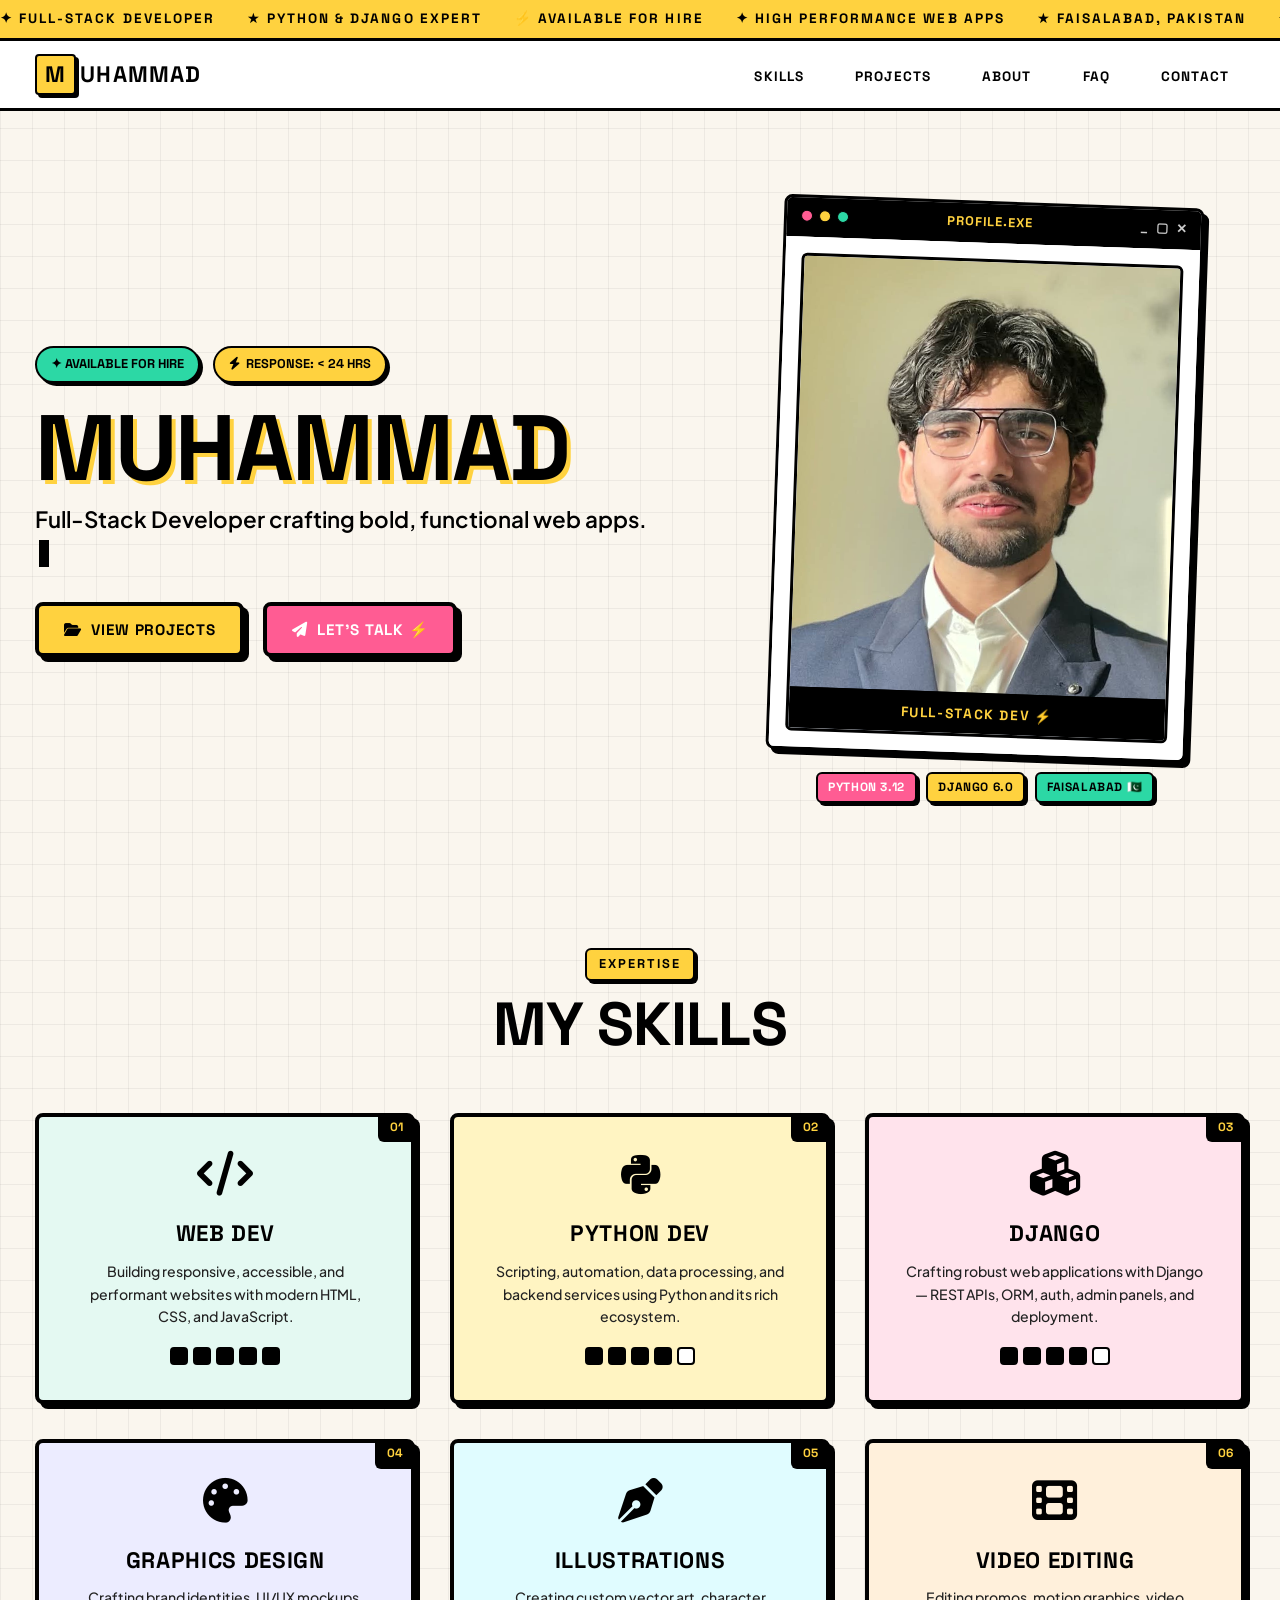
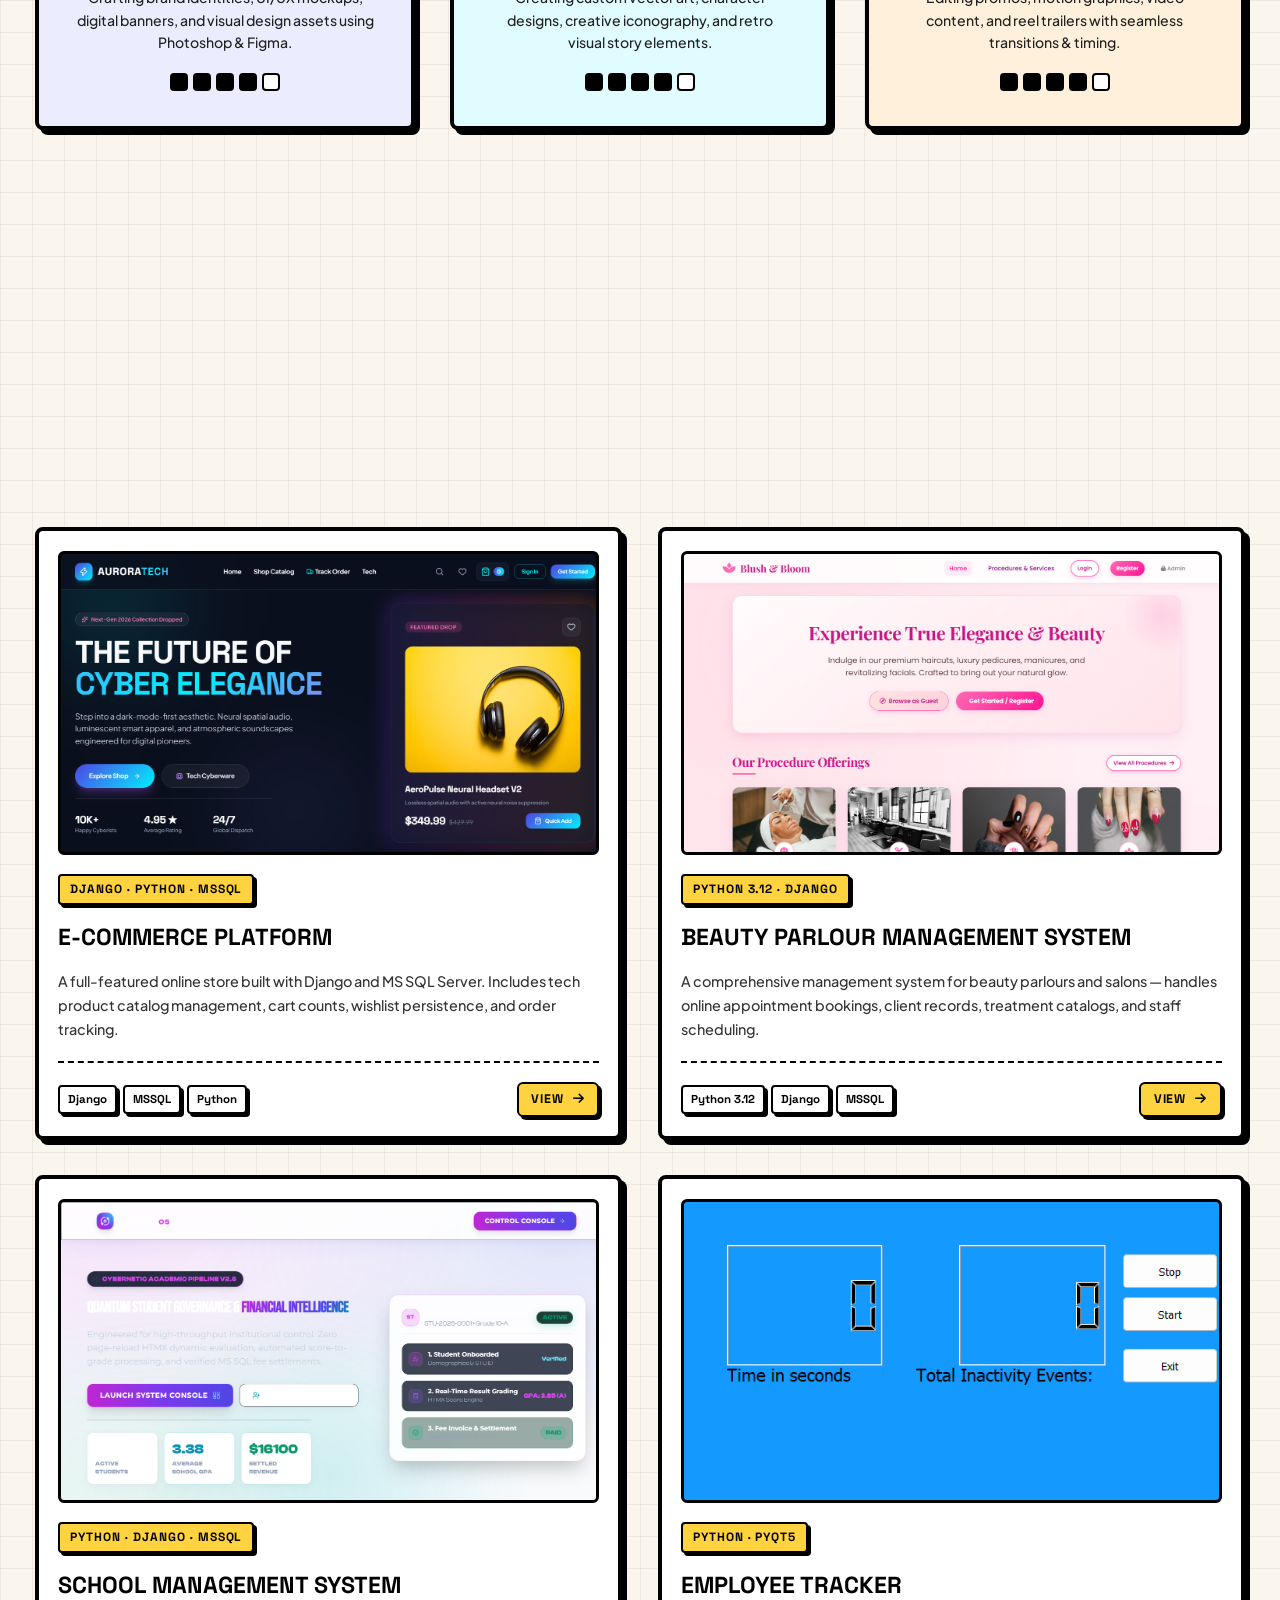
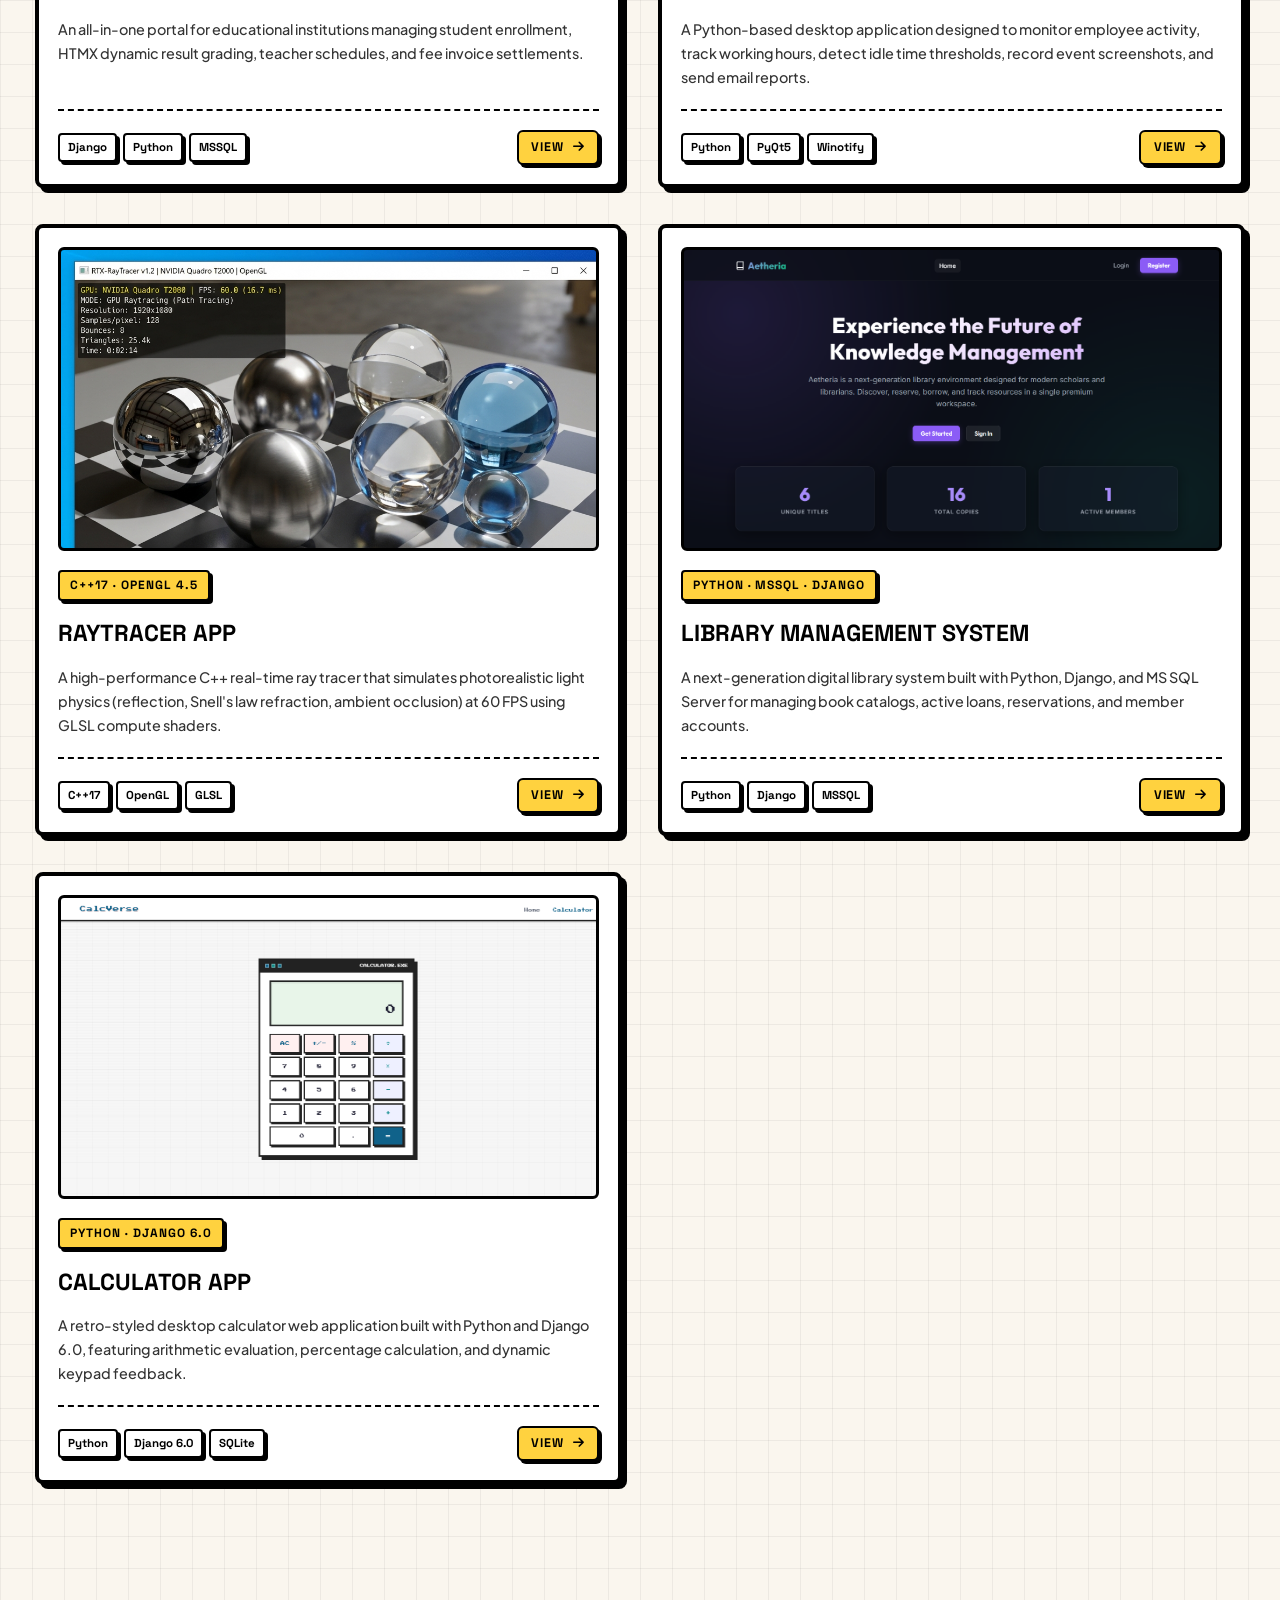
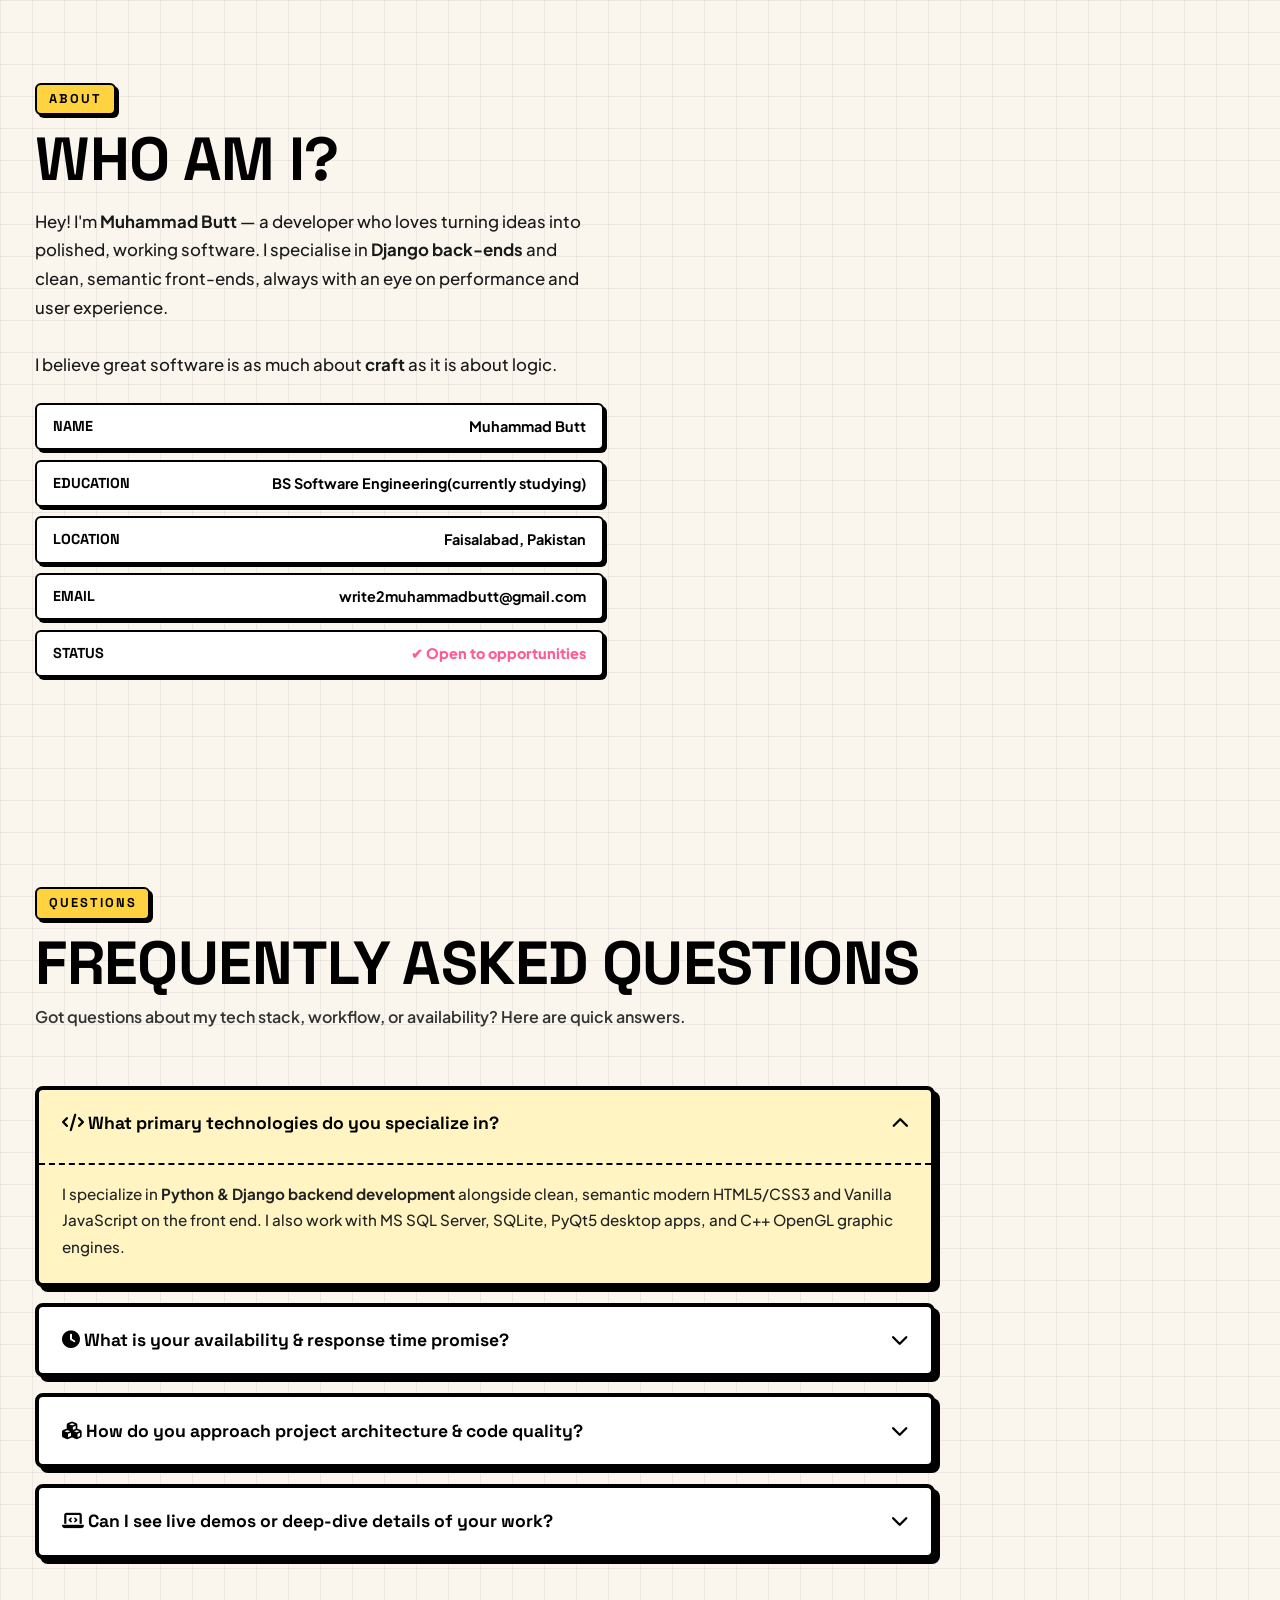
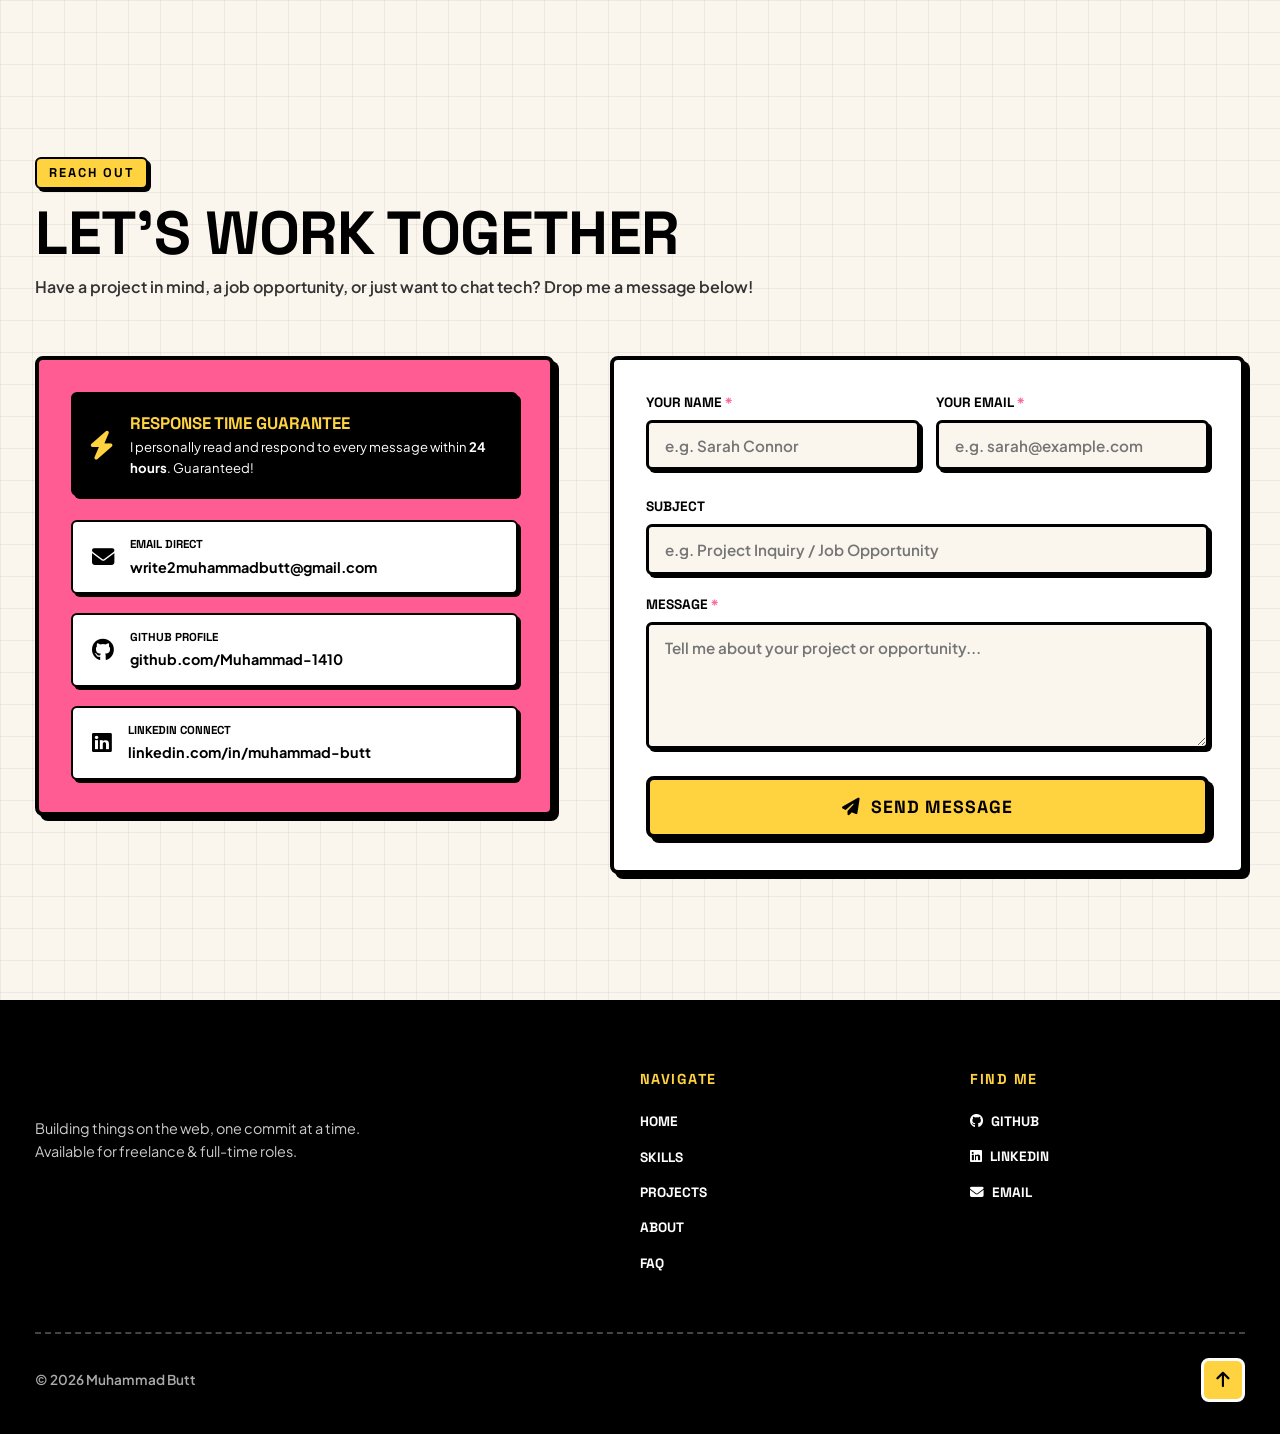
==== commit 85505127: "last change kasme" ====
--- a/index.html
+++ b/index.html
@@ -520,7 +520,7 @@
           </div>
           <div class="fact-row">
             <span class="fact-label">Status</span>
-            <span class="fact-value" style="color:var(--yellow);">✔ Open to opportunities</span>
+            <span class="fact-value" style="color: var(--neo-pink); font-weight: 800;">✔ Open to opportunities</span>
           </div>
         </div>
       </div>
--- a/style.css
+++ b/style.css
@@ -15,23 +15,23 @@
 /* ─── CSS CUSTOM PROPERTIES ──────────────────────────────── */
 :root {
   /* Neo-Brutalist Palette */
-  --neo-bg:         #FAF6EE;
-  --neo-bg-alt:     #F3EEE3;
-  --neo-black:      #000000;
-  --neo-white:      #FFFFFF;
-  --neo-yellow:     #FFD23F;
+  --neo-bg:           #FAF6EE;
+  --neo-bg-alt:       #F3EEE3;
+  --neo-black:        #000000;
+  --neo-white:        #FFFFFF;
+  --neo-yellow:       #FFD23F;
   --neo-yellow-light: #FFF4C2;
-  --neo-pink:       #FF5C93;
-  --neo-pink-light: #FFE3EC;
-  --neo-mint:       #2CD8A5;
-  --neo-mint-light: #E4F9F2;
-  --neo-lime:       #BFF678;
-  --neo-purple:     #A5A6F6;
+  --neo-pink:         #FF5C93;
+  --neo-pink-light:   #FFE3EC;
+  --neo-mint:         #2CD8A5;
+  --neo-mint-light:   #E4F9F2;
+  --neo-lime:         #BFF678;
+  --neo-purple:       #A5A6F6;
   --neo-purple-light: #ECECFF;
-  --neo-cyan:       #00E5FF;
-  --neo-cyan-light: #E0FCFF;
-  --neo-peach:      #FF9F1C;
-  --neo-peach-light: #FFF0DB;
+  --neo-cyan:         #00E5FF;
+  --neo-cyan-light:   #E0FCFF;
+  --neo-peach:        #FF9F1C;
+  --neo-peach-light:  #FFF0DB;
 
   /* Mapped Core Theme Tokens */
   --vintage-grape:  var(--neo-bg);
@@ -52,13 +52,20 @@
   --font-display: 'Space Grotesk', 'Plus Jakarta Sans', -apple-system, BlinkMacSystemFont, 'Segoe UI', Roboto, sans-serif;
   --font-body:    'Plus Jakarta Sans', -apple-system, BlinkMacSystemFont, 'Segoe UI', Roboto, sans-serif;
 
-  /* Borders & Shadows — Neo-Brutalist 3px/4px hard borders & offset shadows */
+  /* UNIFIED MATHEMATICAL BORDER & SHADOW DESIGN SYSTEM */
   --border:        3px solid var(--neo-black);
   --border-thick:  4px solid var(--neo-black);
-  --shadow-sm:     3px 3px 0px var(--neo-black);
-  --shadow-md:     6px 6px 0px var(--neo-black);
-  --shadow-lg:     9px 9px 0px var(--neo-black);
-  --shadow-xl:    13px 13px 0px var(--neo-black);
+
+  --shadow-badge:  3px 3px 0px var(--neo-black); /* Stickers, pills, badges, inputs, fact-rows */
+  --shadow-card:   5px 5px 0px var(--neo-black); /* All cards, containers, windows, forms, buttons */
+  --shadow-hover:  8px 8px 0px var(--neo-black); /* Hover lift state across all cards & buttons */
+  --shadow-active: 2px 2px 0px var(--neo-black); /* Active press state for buttons */
+
+  /* Legacy Mapped Tokens */
+  --shadow-sm:     var(--shadow-badge);
+  --shadow-md:     var(--shadow-card);
+  --shadow-lg:     var(--shadow-hover);
+  --shadow-xl:    var(--shadow-hover);
 
   /* Spacing */
   --gap-xs:  0.6rem;
@@ -84,6 +91,14 @@
   scroll-behavior: smooth;
   scroll-padding-top: 100px;
   font-size: clamp(16px, 1.1vw, 20px);
+  overflow-y: scroll; /* Clean primary scrollbar without layout shifts */
+}
+
+html, body {
+  overflow-x: hidden !important;
+  max-width: 100vw;
+  width: 100%;
+  position: relative;
 }
 
 section[id] {
@@ -95,7 +110,6 @@
   color: var(--neo-black);
   font-family: var(--font-body);
   line-height: 1.6;
-  overflow-x: hidden;
   -webkit-font-smoothing: antialiased;
   -moz-osx-font-smoothing: grayscale;
 
@@ -129,6 +143,8 @@
   position: relative;
   z-index: 1001;
   padding: 8px 0;
+  width: 100%;
+  max-width: 100vw;
 }
 
 .marquee-track {
@@ -157,6 +173,7 @@
   max-width: 1320px;
   margin-inline: auto;
   padding-inline: var(--gap-md);
+  overflow: visible;
 }
 
 .section-label {
@@ -171,8 +188,8 @@
   padding: 4px 12px;
   border: 2px solid var(--neo-black);
   background: var(--neo-yellow);
-  box-shadow: 3px 3px 0px var(--neo-black);
-  border-radius: 4px;
+  box-shadow: var(--shadow-badge);
+  border-radius: 6px;
 }
 
 .section-title {
@@ -207,7 +224,7 @@
   text-transform: uppercase;
   padding: 4px 10px;
   border: 2px solid var(--neo-black);
-  box-shadow: 3px 3px 0px var(--neo-black);
+  box-shadow: var(--shadow-badge);
   border-radius: 6px;
   letter-spacing: 0.05em;
 }
@@ -229,7 +246,7 @@
   text-transform: uppercase;
   padding: 6px 14px;
   border: 2px solid var(--neo-black);
-  box-shadow: 3px 3px 0px var(--neo-black);
+  box-shadow: var(--shadow-badge);
   border-radius: 50px;
 }
 
@@ -242,7 +259,7 @@
   background: var(--neo-yellow);
   color: var(--neo-black);
   border: 2px solid var(--neo-black);
-  box-shadow: 3px 3px 0px var(--neo-black);
+  box-shadow: var(--shadow-badge);
   font-family: var(--font-display);
   font-weight: 800;
   font-size: 0.8rem;
@@ -256,16 +273,16 @@
 /* ─── RETRO OS WINDOW COMPONENT ───────────────────────────── */
 .neo-window {
   border: 3px solid var(--neo-black);
-  box-shadow: var(--shadow-lg);
-  border-radius: 12px;
-  overflow: hidden;
+  box-shadow: var(--shadow-card);
+  border-radius: 8px;
+  overflow: visible;
   background: var(--neo-white);
   transition: transform var(--dur-fast), box-shadow var(--dur-fast);
 }
 
 .neo-window:hover {
   transform: translate(-3px, -3px);
-  box-shadow: 12px 12px 0px var(--neo-black);
+  box-shadow: var(--shadow-hover);
 }
 
 .window-header {
@@ -279,6 +296,8 @@
   font-size: 0.8rem;
   font-weight: 700;
   border-bottom: 3px solid var(--neo-black);
+  border-top-left-radius: 5px;
+  border-top-right-radius: 5px;
 }
 
 .window-dots {
@@ -315,6 +334,8 @@
 .window-body {
   padding: 16px;
   background: var(--neo-white);
+  border-bottom-left-radius: 5px;
+  border-bottom-right-radius: 5px;
 }
 
 /* ─── SCROLL ANIMATION SETUP ─────────────────────────────── */
@@ -346,9 +367,6 @@
 .reveal-stagger.visible > *:nth-child(2) { transition-delay: 80ms; }
 .reveal-stagger.visible > *:nth-child(3) { transition-delay: 160ms; }
 .reveal-stagger.visible > *:nth-child(4) { transition-delay: 240ms; }
-.reveal-stagger.visible > *:nth-child(5) { transition-delay: 320ms; }
-.reveal-stagger.visible > *:nth-child(6) { transition-delay: 400ms; }
-.reveal-stagger.visible > *:nth-child(7) { transition-delay: 480ms; }
 
 /* ═══════════════════════════════════════════════════════════
    NAVIGATION
@@ -366,7 +384,7 @@
 }
 
 .navbar.scrolled {
-  box-shadow: 0 5px 0 var(--neo-black);
+  box-shadow: 0 4px 0 var(--neo-black);
 }
 
 .nav-inner {
@@ -393,7 +411,7 @@
   border: 2px solid var(--neo-black);
   padding: 1px 8px;
   border-radius: 4px;
-  box-shadow: 2px 2px 0px var(--neo-black);
+  box-shadow: var(--shadow-badge);
 }
 
 .nav-links {
@@ -418,7 +436,7 @@
 .nav-links a:hover {
   background: var(--neo-yellow);
   border-color: var(--neo-black);
-  box-shadow: 3px 3px 0px var(--neo-black);
+  box-shadow: var(--shadow-badge);
   transform: translate(-2px, -2px);
 }
 
@@ -429,7 +447,7 @@
   gap: 5px;
   background: var(--neo-yellow);
   border: 2px solid var(--neo-black);
-  box-shadow: 3px 3px 0px var(--neo-black);
+  box-shadow: var(--shadow-badge);
   border-radius: 6px;
   cursor: pointer;
   padding: 8px;
@@ -553,7 +571,7 @@
   aspect-ratio: 4 / 5;
   width: 100%;
   border: 3px solid var(--neo-black);
-  border-radius: 8px;
+  border-radius: 6px;
   overflow: hidden;
   background: var(--neo-yellow);
 }
@@ -608,40 +626,39 @@
   user-select: none;
   text-decoration: none;
   white-space: nowrap;
+  box-shadow: var(--shadow-card);
 }
 
 .btn-primary {
   background: var(--neo-yellow);
   color: var(--neo-black);
-  box-shadow: var(--shadow-md);
 }
 
 .btn-primary:hover {
   transform: translate(-3px, -3px);
-  box-shadow: var(--shadow-lg);
+  box-shadow: var(--shadow-hover);
   background: #FFE066;
 }
 
 .btn-primary:active {
-  transform: translate(2px, 2px);
-  box-shadow: 2px 2px 0px var(--neo-black);
+  transform: translate(3px, 3px);
+  box-shadow: var(--shadow-active);
 }
 
 .btn-secondary {
   background: var(--neo-pink);
   color: var(--neo-white);
-  box-shadow: var(--shadow-md);
 }
 
 .btn-secondary:hover {
   transform: translate(-3px, -3px);
-  box-shadow: var(--shadow-lg);
+  box-shadow: var(--shadow-hover);
   background: #FF4280;
 }
 
 .btn-secondary:active {
-  transform: translate(2px, 2px);
-  box-shadow: 2px 2px 0px var(--neo-black);
+  transform: translate(3px, 3px);
+  box-shadow: var(--shadow-active);
 }
 
 .btn-sm {
@@ -649,19 +666,19 @@
   padding: 0.45em 1em;
   border-width: 2px;
   border-radius: 6px;
-  box-shadow: 3px 3px 0px var(--neo-black);
+  box-shadow: var(--shadow-badge);
 }
 
 .btn-sm:hover {
   transform: translate(-2px, -2px);
-  box-shadow: 5px 5px 0px var(--neo-black);
+  box-shadow: var(--shadow-card);
 }
 
 /* ═══════════════════════════════════════════════════════════
    SKILLS SECTION
 ═══════════════════════════════════════════════════════════ */
 .skills {
-  padding: var(--gap-xl) 0;
+  padding: var(--gap-xl) 0 clamp(4rem, 8vw, 6.5rem) 0;
   position: relative;
 }
 
@@ -674,16 +691,18 @@
   display: grid;
   grid-template-columns: repeat(auto-fit, minmax(280px, 1fr));
   gap: var(--gap-md);
+  padding-bottom: 24px;
 }
 
 /* Neo-Brutalist Skill Card */
 .skill-card {
   border: var(--border-thick);
-  border-radius: 12px;
-  box-shadow: var(--shadow-md);
+  border-radius: 8px;
+  box-shadow: var(--shadow-card);
   padding: var(--gap-md);
   text-align: center;
   position: relative;
+  overflow: visible !important;
   transition: all var(--dur-fast) var(--ease-snappy);
 }
 
@@ -706,15 +725,15 @@
   font-size: 0.75rem;
   font-weight: 800;
   padding: 3px 10px;
-  border-bottom-left-radius: 8px;
-  border-top-right-radius: 8px;
+  border-bottom-left-radius: 6px;
+  border-top-right-radius: 5px;
   border-left: 2px solid var(--neo-black);
   border-bottom: 2px solid var(--neo-black);
 }
 
 .skill-card:hover {
-  transform: translate(-4px, -4px) rotate(-1deg);
-  box-shadow: var(--shadow-xl);
+  transform: translate(-3px, -3px) rotate(-1deg);
+  box-shadow: var(--shadow-hover);
 }
 
 .skill-icon {
@@ -769,7 +788,7 @@
    PROJECTS SECTION
 ═══════════════════════════════════════════════════════════ */
 .projects {
-  padding: var(--gap-xl) 0;
+  padding: var(--gap-xl) 0 clamp(4rem, 8vw, 6.5rem) 0;
   position: relative;
 }
 
@@ -788,33 +807,34 @@
   display: grid;
   grid-template-columns: repeat(auto-fit, minmax(380px, 1fr));
   gap: var(--gap-md);
+  padding-bottom: 24px;
 }
 
 /* Project Card */
 .project-card {
   background: var(--neo-white);
   border: var(--border-thick);
-  border-radius: 14px;
-  box-shadow: var(--shadow-md);
+  border-radius: 8px;
+  box-shadow: var(--shadow-card);
   padding: 1.2rem;
   display: flex;
   flex-direction: column;
   gap: var(--gap-sm);
   position: relative;
+  overflow: visible !important;
   transition: all var(--dur-fast) var(--ease-snappy);
-  overflow: hidden;
 }
 
 .project-card:hover {
-  transform: translate(-4px, -4px);
-  box-shadow: var(--shadow-xl);
-}
-
-/* Project Image Frame */
+  transform: translate(-3px, -3px);
+  box-shadow: var(--shadow-hover);
+}
+
+/* Project Image Frame — Crops out internal browser scrollbars from screenshots */
 .project-img-wrapper {
   position: relative;
   border: 3px solid var(--neo-black);
-  border-radius: 8px;
+  border-radius: 6px;
   overflow: hidden;
   aspect-ratio: 16 / 9;
   background: var(--neo-black);
@@ -822,9 +842,11 @@
 }
 
 .project-img {
-  width: 100%;
+  width: calc(100% + 16px);
+  max-width: none;
   height: 100%;
   object-fit: cover;
+  object-position: left top;
   transition: transform var(--dur-med) var(--ease-snappy);
 }
 
@@ -863,7 +885,7 @@
   color: var(--neo-black);
   background: var(--neo-yellow);
   border: 2px solid var(--neo-black);
-  box-shadow: 2px 2px 0px var(--neo-black);
+  box-shadow: var(--shadow-badge);
   padding: 4px 10px;
   border-radius: 4px;
   width: fit-content;
@@ -905,7 +927,7 @@
   font-weight: 700;
   background: var(--neo-white);
   border: 2px solid var(--neo-black);
-  box-shadow: 2px 2px 0px var(--neo-black);
+  box-shadow: var(--shadow-badge);
   border-radius: 4px;
   padding: 3px 8px;
   color: var(--neo-black);
@@ -916,7 +938,7 @@
    ABOUT SECTION & DEVELOPER ID CARD
 ═══════════════════════════════════════════════════════════ */
 .about {
-  padding: var(--gap-xl) 0;
+  padding: var(--gap-xl) 0 clamp(4rem, 8vw, 6.5rem) 0;
   position: relative;
 }
 
@@ -925,6 +947,7 @@
   grid-template-columns: 1fr 1fr;
   align-items: center;
   gap: var(--gap-xl);
+  padding-bottom: 24px;
 }
 
 .about-bio {
@@ -940,13 +963,14 @@
   display: flex;
   flex-direction: column;
   gap: 0.6rem;
+  padding-bottom: 12px;
 }
 
 .fact-row {
   background: var(--neo-white);
   border: 2px solid var(--neo-black);
-  box-shadow: 3px 3px 0px var(--neo-black);
-  border-radius: 8px;
+  box-shadow: var(--shadow-badge);
+  border-radius: 6px;
   padding: 10px 16px;
   display: flex;
   justify-content: space-between;
@@ -965,22 +989,34 @@
   color: #000;
 }
 
-/* Neo-Brutalist ID Card */
+/* Neo-Brutalist ID Card — GUARANTEED ZERO SCROLLBAR & FULL VISIBILITY */
 .id-card {
   background: var(--neo-yellow);
   border: var(--border-thick);
-  box-shadow: var(--shadow-xl);
-  border-radius: 16px;
+  box-shadow: var(--shadow-card);
+  border-radius: 8px;
   padding: 24px;
   position: relative;
-  overflow: hidden;
+  overflow: visible !important;
+  height: auto !important;
+  max-height: none !important;
   color: var(--neo-black);
   transform: rotate(-1deg);
-  transition: transform var(--dur-fast);
+  transition: transform var(--dur-fast), box-shadow var(--dur-fast);
+  -ms-overflow-style: none !important;
+  scrollbar-width: none !important;
+}
+
+.id-card::-webkit-scrollbar,
+.id-card *::-webkit-scrollbar {
+  display: none !important;
+  width: 0 !important;
+  height: 0 !important;
 }
 
 .id-card:hover {
   transform: rotate(0deg) scale(1.02);
+  box-shadow: var(--shadow-hover);
 }
 
 .id-card-header {
@@ -1000,14 +1036,15 @@
   grid-template-columns: 110px 1fr;
   gap: 16px;
   align-items: center;
+  overflow: visible !important;
 }
 
 .id-avatar {
   width: 110px;
   height: 130px;
   border: 3px solid var(--neo-black);
-  box-shadow: 4px 4px 0px var(--neo-black);
-  border-radius: 10px;
+  box-shadow: var(--shadow-badge);
+  border-radius: 6px;
   overflow: hidden;
 }
 
@@ -1017,11 +1054,16 @@
   object-fit: cover;
 }
 
+.id-details {
+  overflow: visible !important;
+}
+
 .id-details p {
   font-size: 0.82rem;
   font-weight: 600;
   line-height: 1.5;
   color: var(--neo-black);
+  word-break: break-word;
 }
 
 .id-details .id-name {
@@ -1082,7 +1124,7 @@
   padding: 4px 8px;
   border-radius: 6px;
   transform: rotate(-15deg);
-  box-shadow: 3px 3px 0px var(--neo-black);
+  box-shadow: var(--shadow-badge);
 }
 
 
@@ -1090,7 +1132,7 @@
    FAQ SECTION (Neo-Brutalist Accordion)
 ═══════════════════════════════════════════════════════════ */
 .faq {
-  padding: var(--gap-xl) 0;
+  padding: var(--gap-xl) 0 clamp(4rem, 8vw, 6.5rem) 0;
 }
 
 .faq-header {
@@ -1109,20 +1151,21 @@
   flex-direction: column;
   gap: 1rem;
   max-width: 900px;
+  padding-bottom: 24px;
 }
 
 details.faq-item {
   background: var(--neo-white);
   border: var(--border-thick);
-  border-radius: 12px;
-  box-shadow: var(--shadow-md);
-  overflow: hidden;
+  border-radius: 8px;
+  box-shadow: var(--shadow-card);
+  overflow: visible !important;
   transition: all var(--dur-fast);
 }
 
 details.faq-item[open] {
   background: var(--neo-yellow-light);
-  box-shadow: var(--shadow-lg);
+  box-shadow: var(--shadow-card);
 }
 
 summary.faq-question {
@@ -1167,7 +1210,7 @@
    CONTACT SECTION & FORM
 ═══════════════════════════════════════════════════════════ */
 .contact-section {
-  padding: var(--gap-xl) 0;
+  padding: var(--gap-xl) 0 clamp(4rem, 8vw, 6.5rem) 0;
 }
 
 .contact-header {
@@ -1186,15 +1229,17 @@
   grid-template-columns: 0.9fr 1.1fr;
   gap: var(--gap-lg);
   align-items: start;
+  padding-bottom: 24px;
 }
 
 .contact-info-card {
   background: var(--neo-pink);
   color: var(--neo-white);
   border: var(--border-thick);
-  border-radius: 16px;
-  box-shadow: var(--shadow-lg);
+  border-radius: 8px;
+  box-shadow: var(--shadow-card);
   padding: 2rem;
+  overflow: visible;
 }
 
 .response-promise-box {
@@ -1204,8 +1249,8 @@
   background: var(--neo-black);
   color: var(--neo-yellow);
   border: 2px solid var(--neo-black);
-  box-shadow: 4px 4px 0px var(--neo-white);
-  border-radius: 10px;
+  box-shadow: var(--shadow-badge);
+  border-radius: 6px;
   padding: 1rem;
   margin-bottom: 1.5rem;
 }
@@ -1238,8 +1283,8 @@
   background: var(--neo-white);
   color: var(--neo-black);
   border: 2px solid var(--neo-black);
-  box-shadow: 4px 4px 0px var(--neo-black);
-  border-radius: 10px;
+  box-shadow: var(--shadow-badge);
+  border-radius: 6px;
   padding: 0.8rem 1.2rem;
 }
 
@@ -1266,12 +1311,13 @@
 .contact-form {
   background: var(--neo-white);
   border: var(--border-thick);
-  border-radius: 16px;
-  box-shadow: var(--shadow-lg);
+  border-radius: 8px;
+  box-shadow: var(--shadow-card);
   padding: 2rem;
   display: flex;
   flex-direction: column;
   gap: 1.2rem;
+  overflow: visible;
 }
 
 .form-row {
@@ -1303,8 +1349,8 @@
   width: 100%;
   background: var(--neo-bg);
   border: 3px solid var(--neo-black);
-  box-shadow: 3px 3px 0px var(--neo-black);
-  border-radius: 8px;
+  box-shadow: var(--shadow-badge);
+  border-radius: 6px;
   padding: 0.8rem 1rem;
   font-family: var(--font-body);
   font-weight: 600;
@@ -1317,19 +1363,20 @@
 .form-group textarea:focus {
   outline: none;
   background: var(--neo-white);
-  box-shadow: 5px 5px 0px var(--neo-yellow);
+  box-shadow: var(--shadow-card);
+  border-color: var(--neo-black);
 }
 
 .btn-submit {
   background: var(--neo-yellow);
   color: var(--neo-black);
   border: var(--border-thick);
-  box-shadow: var(--shadow-md);
+  box-shadow: var(--shadow-card);
   font-family: var(--font-display);
   font-weight: 800;
   font-size: 1.1rem;
   width: 100%;
-  border-radius: 10px;
+  border-radius: 8px;
   cursor: pointer;
   padding: 1rem;
   margin-top: 0.5rem;
@@ -1338,13 +1385,13 @@
 
 .btn-submit:hover {
   transform: translate(-3px, -3px);
-  box-shadow: var(--shadow-lg);
+  box-shadow: var(--shadow-hover);
   background: #FFE066;
 }
 
 .btn-submit:active {
-  transform: translate(2px, 2px);
-  box-shadow: 2px 2px 0px var(--neo-black);
+  transform: translate(3px, 3px);
+  box-shadow: var(--shadow-active);
 }
 
 /* Modal Overlay */
@@ -1369,8 +1416,8 @@
 .modal-card {
   background: var(--neo-yellow);
   border: var(--border-thick);
-  box-shadow: var(--shadow-xl);
-  border-radius: 16px;
+  box-shadow: var(--shadow-card);
+  border-radius: 8px;
   padding: 2.5rem;
   max-width: 480px;
   width: 90%;
@@ -1425,7 +1472,7 @@
   background: var(--neo-yellow);
   color: var(--neo-black);
   border: 3px solid var(--neo-black);
-  box-shadow: 4px 4px 0px var(--neo-black);
+  box-shadow: var(--shadow-badge);
   padding: 10px 18px;
   border-radius: 50px;
   font-family: var(--font-display);
@@ -1460,8 +1507,8 @@
   max-height: 90vh;
   background: var(--neo-white);
   border: var(--border-thick);
-  box-shadow: var(--shadow-xl);
-  border-radius: 12px;
+  box-shadow: var(--shadow-card);
+  border-radius: 8px;
   padding: 1rem;
   display: flex;
   flex-direction: column;
@@ -1574,7 +1621,7 @@
   background: var(--neo-yellow);
   color: var(--neo-black);
   border: 3px solid var(--neo-white);
-  box-shadow: 3px 3px 0px var(--neo-white);
+  box-shadow: var(--shadow-card);
   border-radius: 8px;
   width: 44px;
   height: 44px;
@@ -1588,14 +1635,19 @@
 
 .back-to-top:hover {
   transform: translate(-2px, -2px);
-  box-shadow: 5px 5px 0px var(--neo-white);
+  box-shadow: var(--shadow-hover);
 }
 
 
 /* ═══════════════════════════════════════════════════════════
-   RESPONSIVE BREAKPOINTS
+   RESPONSIVE BREAKPOINTS & MOBILE OVERFLOW FIXES
 ═══════════════════════════════════════════════════════════ */
 @media (max-width: 992px) {
+  .container {
+    padding-inline: 1.2rem;
+    max-width: 100%;
+  }
+
   .hero-inner {
     grid-template-columns: 1fr;
     text-align: center;
@@ -1610,6 +1662,7 @@
   .contact-grid,
   .footer-inner {
     grid-template-columns: 1fr;
+    gap: 1.5rem;
   }
 
   .form-row {
@@ -1618,16 +1671,87 @@
 }
 
 @media (max-width: 768px) {
+  /* Mobile Shadow System Override */
+  :root {
+    --shadow-badge:  2px 2px 0px var(--neo-black);
+    --shadow-card:   4px 4px 0px var(--neo-black);
+    --shadow-hover:  5px 5px 0px var(--neo-black);
+    --shadow-active: 1px 1px 0px var(--neo-black);
+  }
+
+  /* Prevent reveal opacity lag on mobile */
+  .reveal,
+  .reveal-stagger > * {
+    opacity: 1 !important;
+    transform: none !important;
+    transition: none !important;
+  }
+
+  /* Compact section vertical spacing on mobile */
+  .hero {
+    min-height: auto;
+    padding: 2rem 0 1.5rem 0;
+  }
+
+  .skills,
+  .projects,
+  .about,
+  .faq,
+  .contact-section {
+    padding: 2rem 0;
+  }
+
+  .skills-header,
+  .projects-header,
+  .about-header,
+  .faq-header,
+  .contact-header {
+    margin-bottom: 1.2rem;
+  }
+
+  .container {
+    padding-inline: 1rem;
+    max-width: 100%;
+    overflow: visible;
+  }
+
+  /* Central Alignment across Mobile Viewport */
+  .skills-header,
+  .projects-header,
+  .about-text,
+  .faq-header,
+  .contact-header,
+  .footer-brand,
+  .footer-inner,
+  .hero-content,
+  .section-title {
+    text-align: center;
+  }
+
+  .section-label {
+    display: table;
+    margin-inline: auto;
+  }
+
+  .projects-intro,
+  .faq-intro,
+  .contact-intro,
+  .about-bio {
+    text-align: center;
+    margin-inline: auto;
+  }
+
   .nav-links {
     position: fixed;
-    top: 70px;
+    top: 60px;
     left: 0;
     width: 100%;
     background: var(--neo-white);
     border-bottom: 3px solid var(--neo-black);
     flex-direction: column;
-    padding: 1.5rem;
+    padding: 1.2rem;
     display: none;
+    box-shadow: 0 4px 0 var(--neo-black);
   }
 
   .nav-links.active {
@@ -1641,6 +1765,174 @@
   .sticky-mobile-cta {
     display: inline-flex;
     align-items: center;
+    justify-content: center;
     gap: 8px;
-  }
-}
+    bottom: 16px;
+    left: 50%;
+    right: auto;
+    transform: translateX(-50%);
+    box-shadow: var(--shadow-badge);
+    width: auto;
+    max-width: 90vw;
+  }
+
+  .projects-grid,
+  .skills-grid {
+    grid-template-columns: 1fr;
+    gap: 1.2rem;
+  }
+
+  .contact-grid {
+    grid-template-columns: 1fr;
+    width: 100%;
+    max-width: 100%;
+  }
+
+  .contact-info-card,
+  .contact-form {
+    padding: 1.2rem 1rem;
+    max-width: 100%;
+    width: 100%;
+    box-sizing: border-box;
+    min-width: 0;
+    overflow: visible;
+  }
+
+  .contact-direct-list li {
+    flex-direction: column;
+    text-align: center;
+    justify-content: center;
+    gap: 0.3rem;
+    padding: 0.8rem 0.6rem;
+    word-break: break-all;
+    overflow-wrap: anywhere;
+  }
+
+  .contact-direct-list li .direct-val {
+    word-break: break-all;
+    overflow-wrap: anywhere;
+    font-size: 0.82rem;
+  }
+
+  .project-card,
+  .skill-card,
+  .neo-window,
+  .id-card {
+    max-width: 100%;
+    box-sizing: border-box;
+    min-width: 0;
+    overflow: visible;
+  }
+
+  .footer-brand p {
+    margin-inline: auto;
+  }
+
+  .footer-bottom {
+    flex-direction: column;
+    gap: 1rem;
+    text-align: center;
+  }
+}
+
+@media (max-width: 576px) {
+  .container {
+    padding-inline: 0.75rem;
+  }
+
+  .hero-name {
+    font-size: clamp(2.2rem, 9.5vw, 3.6rem);
+    word-break: break-word;
+    overflow-wrap: break-word;
+  }
+
+  .hero-cta {
+    flex-direction: column;
+    width: 100%;
+    gap: 0.8rem;
+  }
+
+  .hero-cta .btn {
+    width: 100%;
+    justify-content: center;
+  }
+
+  .hero-sticker-row {
+    flex-wrap: wrap;
+    justify-content: center;
+    gap: 0.4rem;
+    max-width: 100%;
+  }
+
+  .sticker-tag {
+    font-size: 0.7rem;
+    padding: 3px 8px;
+  }
+
+  /* Education & Fact Rows Mobile Fix: De-congest label and value */
+  .fact-row {
+    flex-direction: column;
+    align-items: center;
+    text-align: center;
+    gap: 4px;
+    padding: 10px 12px;
+  }
+
+  .fact-label {
+    font-size: 0.72rem;
+    color: #444;
+  }
+
+  .fact-value {
+    font-size: 0.88rem;
+    word-break: break-word;
+    overflow-wrap: anywhere;
+    text-align: center;
+  }
+
+  /* DEV ID CARD MOBILE ZERO-SCROLL FIX */
+  .id-card {
+    transform: none;
+    padding: 16px;
+    max-width: 100%;
+    width: 100%;
+    box-sizing: border-box;
+    overflow: visible !important;
+    height: auto !important;
+    max-height: none !important;
+  }
+
+  .id-card-body {
+    grid-template-columns: 1fr;
+    text-align: center;
+    gap: 12px;
+  }
+
+  .id-avatar {
+    margin: 0 auto 10px auto;
+  }
+
+  .id-stamp {
+    position: relative;
+    right: auto;
+    bottom: auto;
+    margin: 12px auto 0 auto;
+    transform: rotate(-5deg);
+    display: inline-block;
+  }
+
+  .response-promise-box {
+    flex-direction: column;
+    text-align: center;
+    align-items: center;
+    padding: 0.8rem;
+  }
+
+  .form-group input,
+  .form-group textarea {
+    padding: 0.7rem 0.8rem;
+    font-size: 0.9rem;
+    max-width: 100%;
+    box-sizing: border-box;
+  }
+}
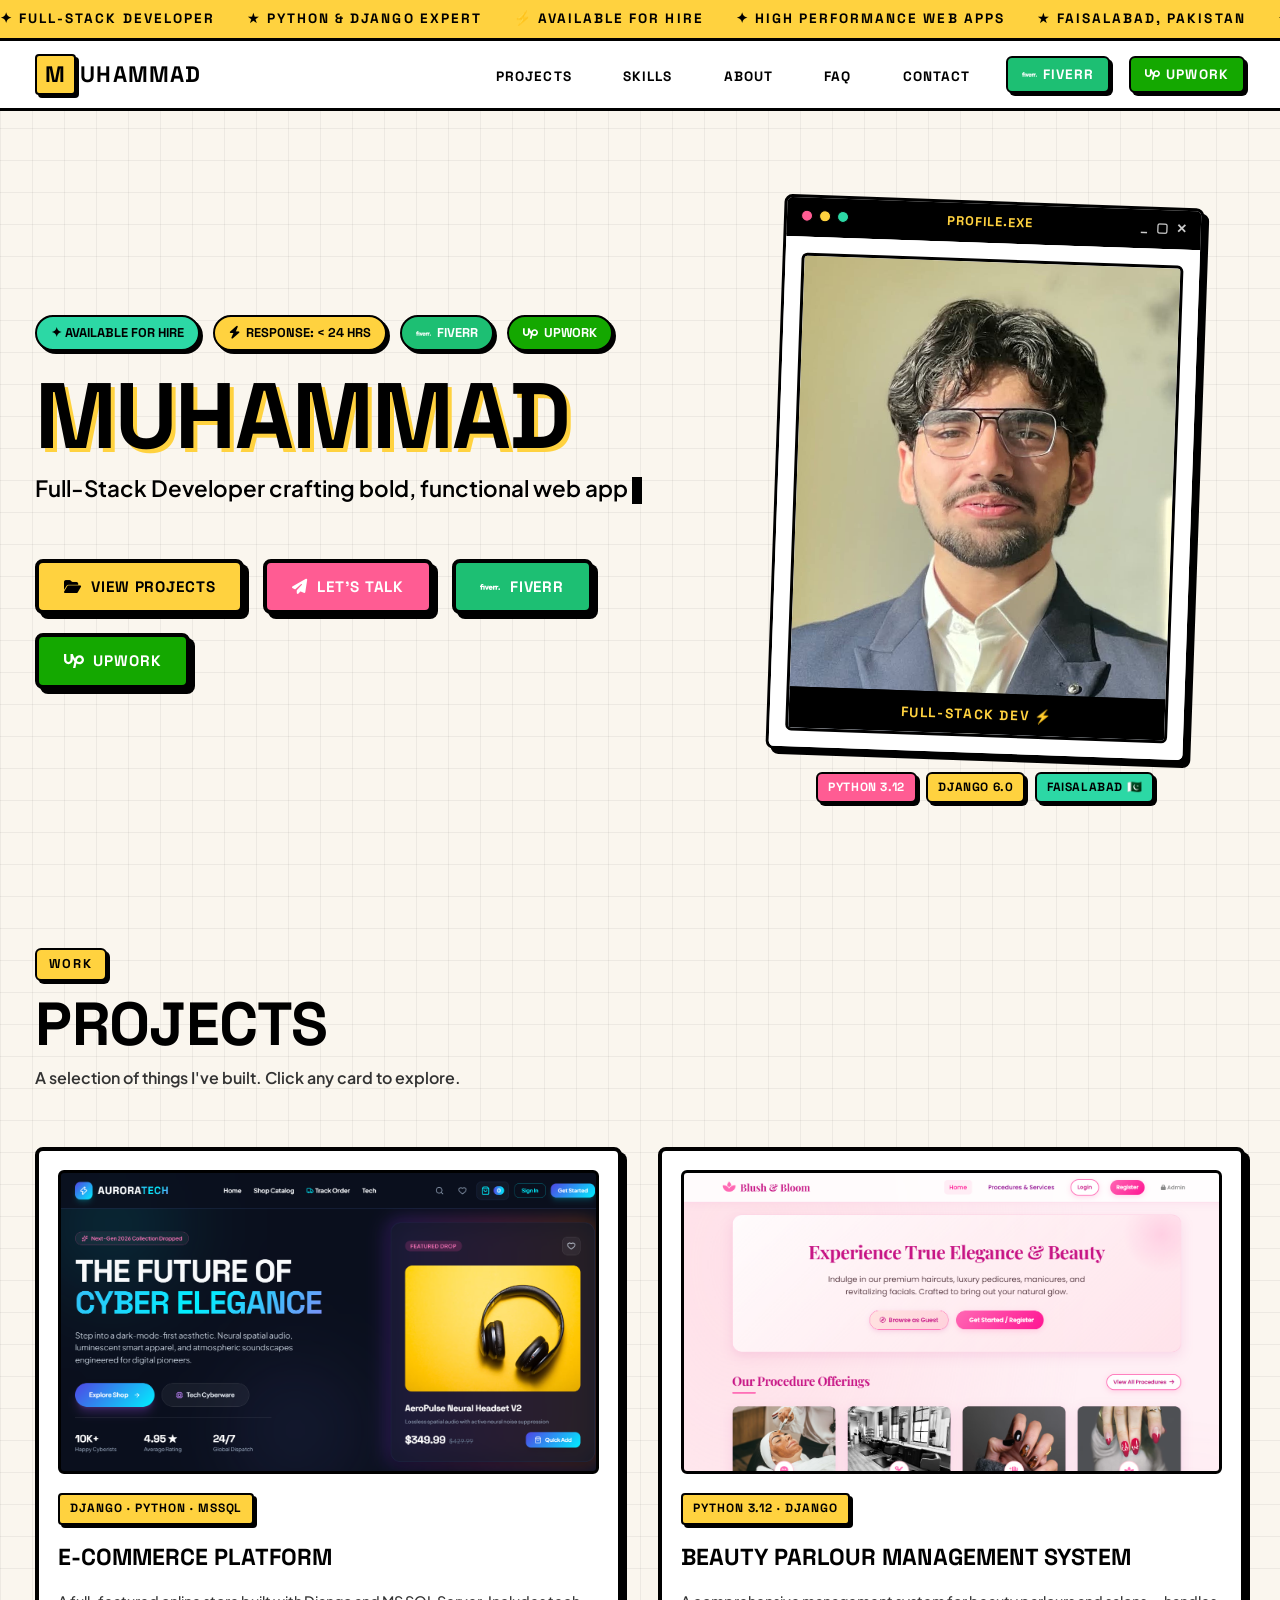
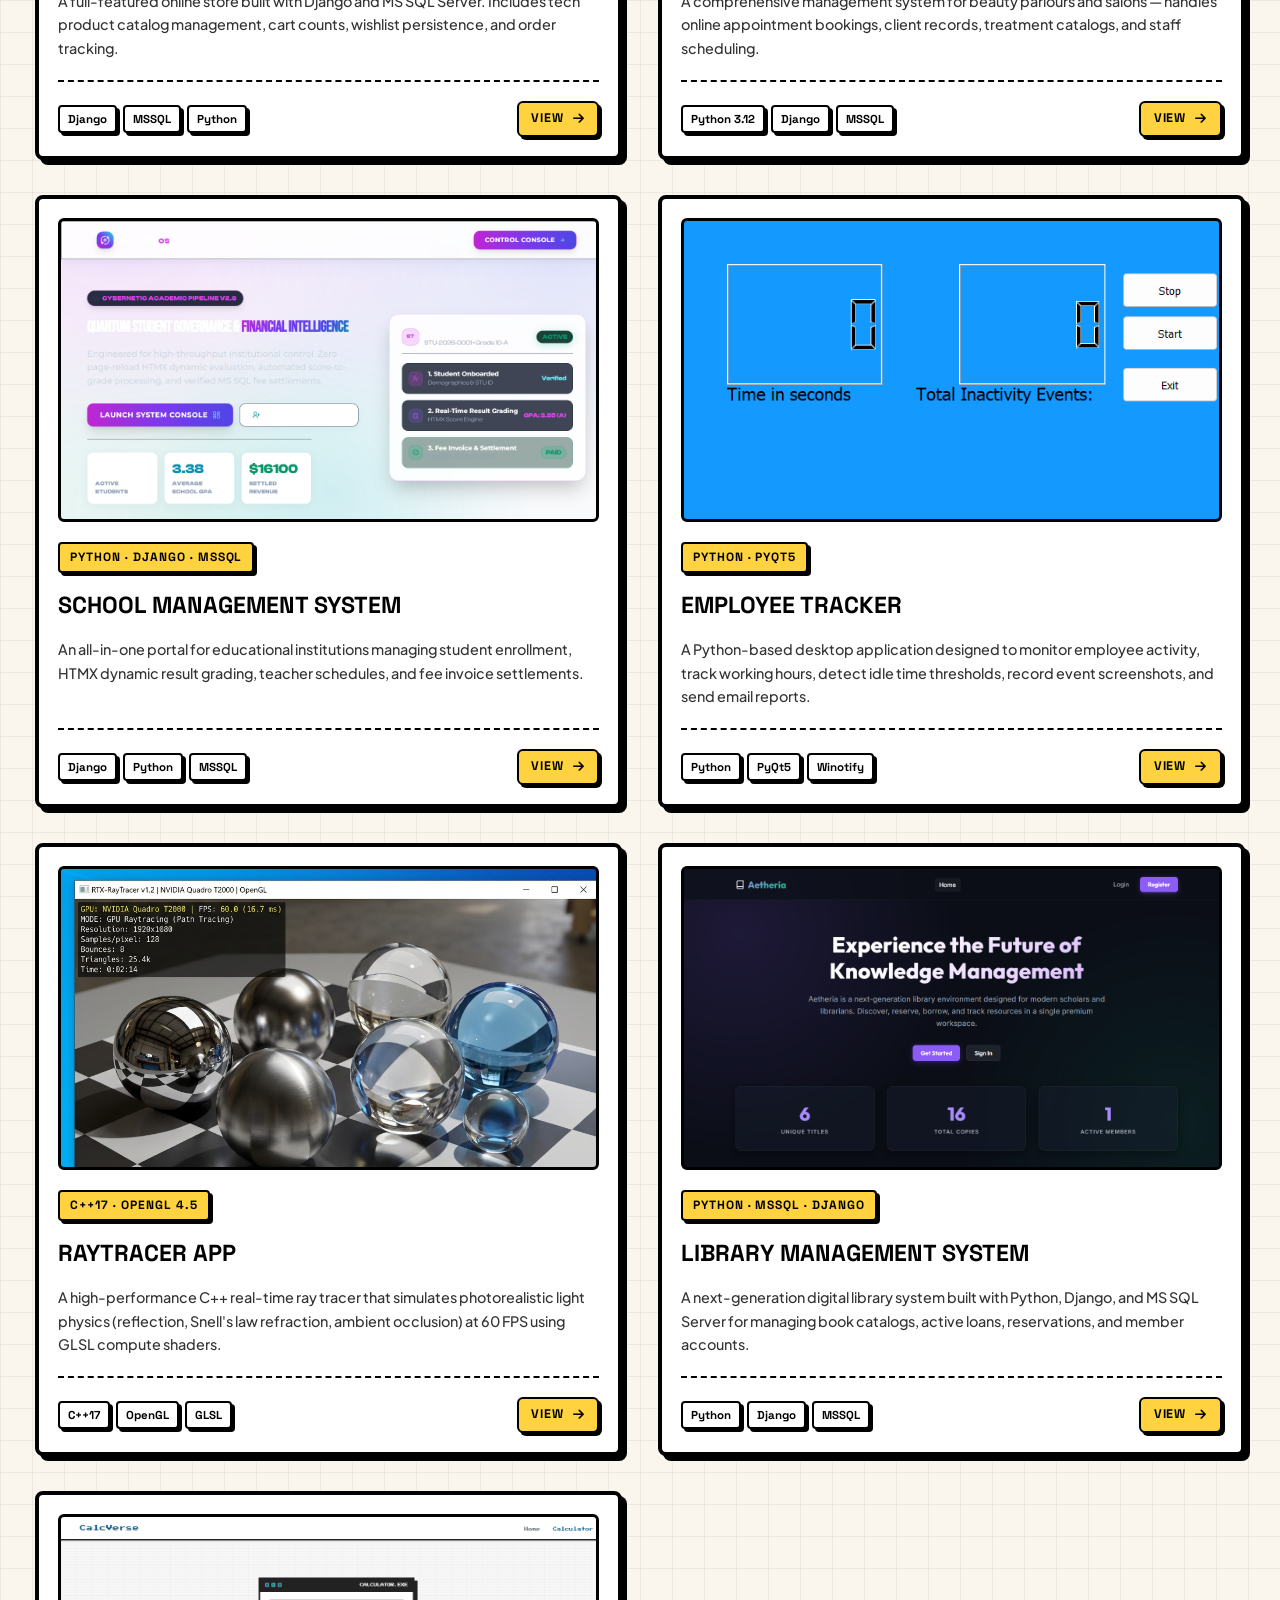
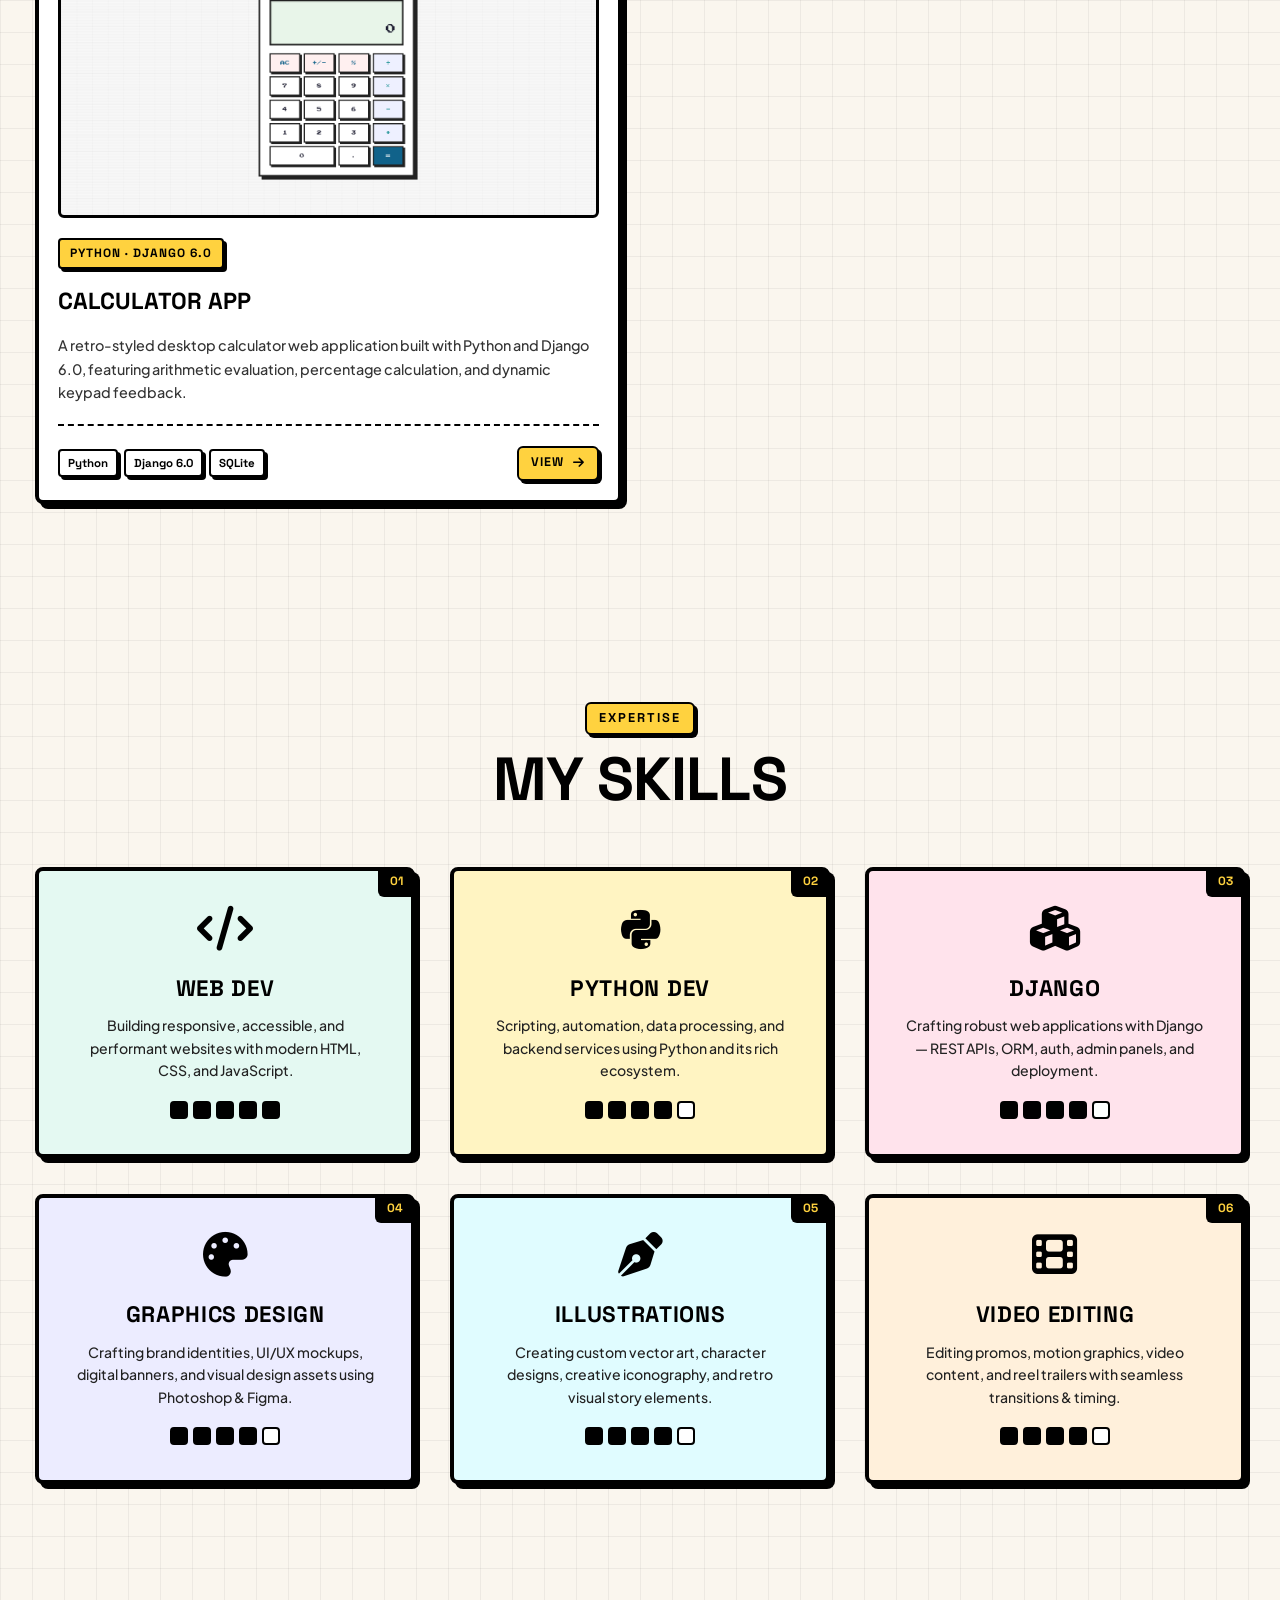
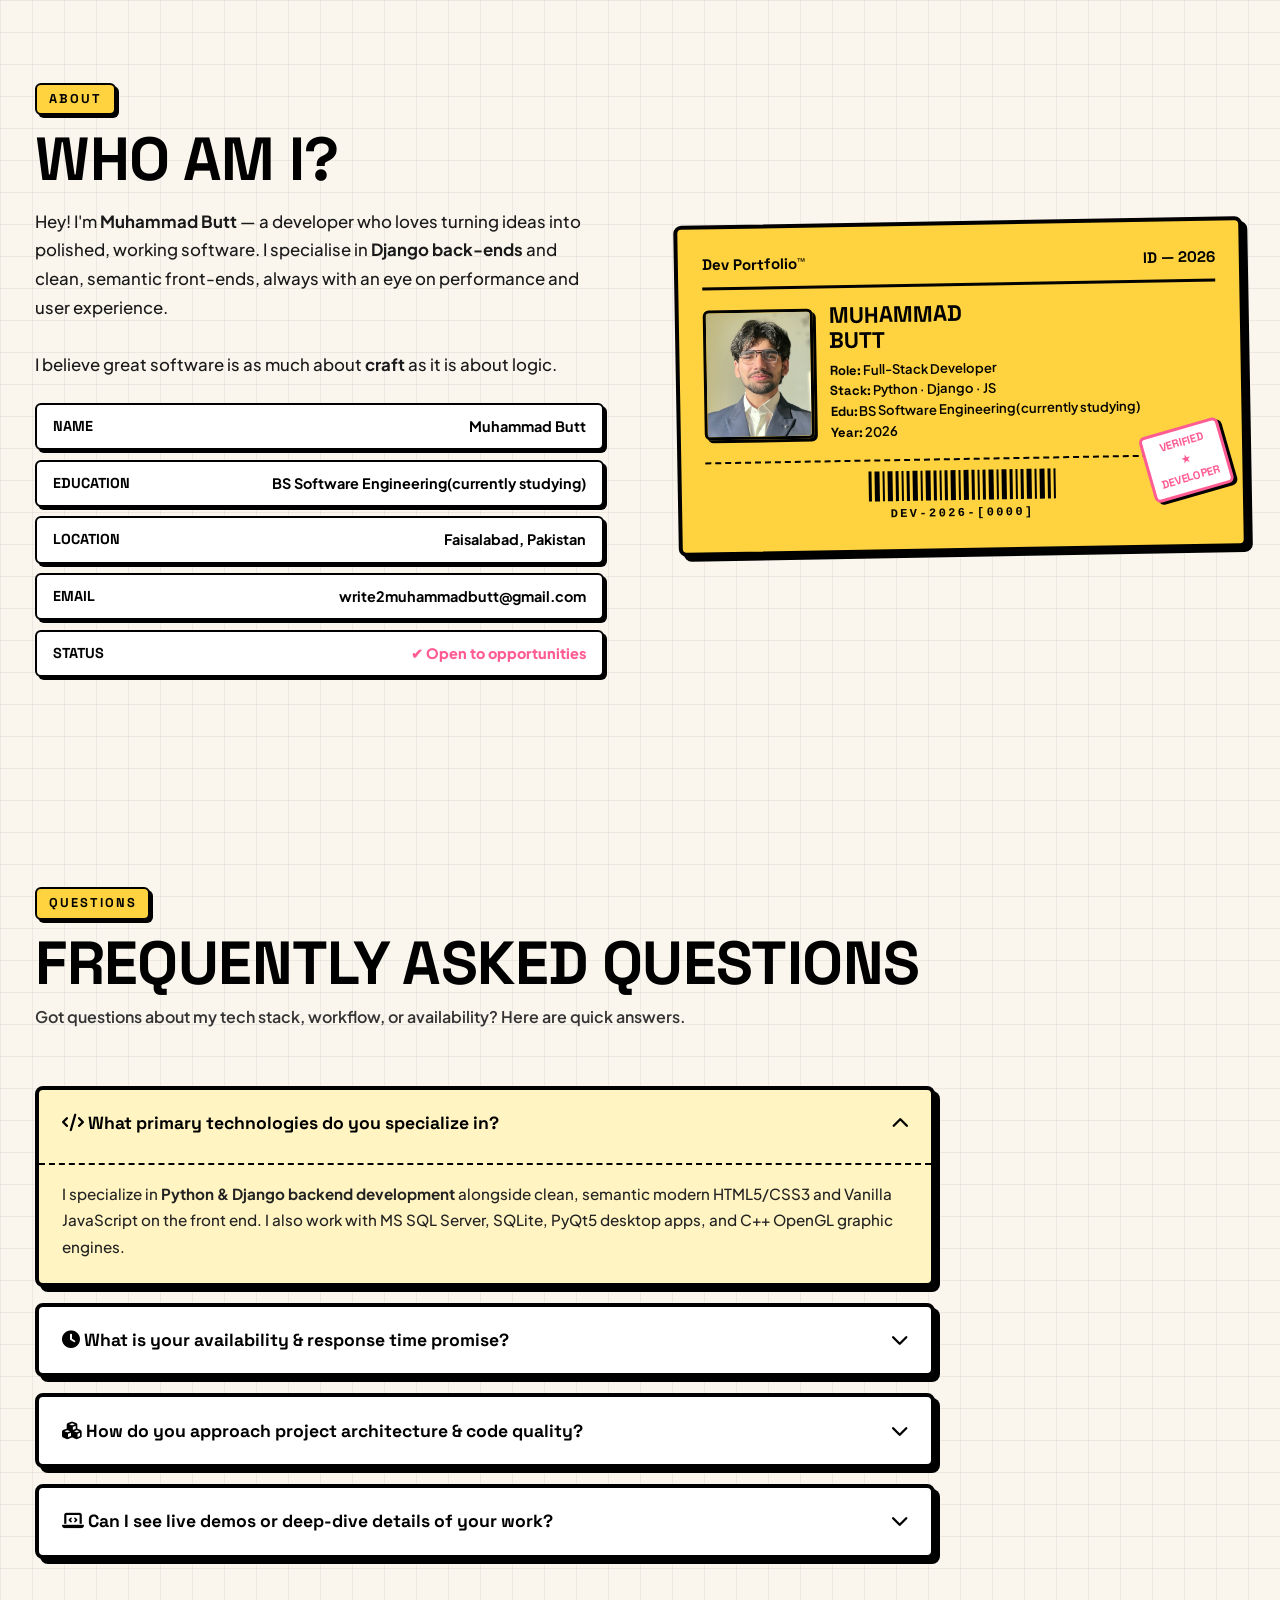
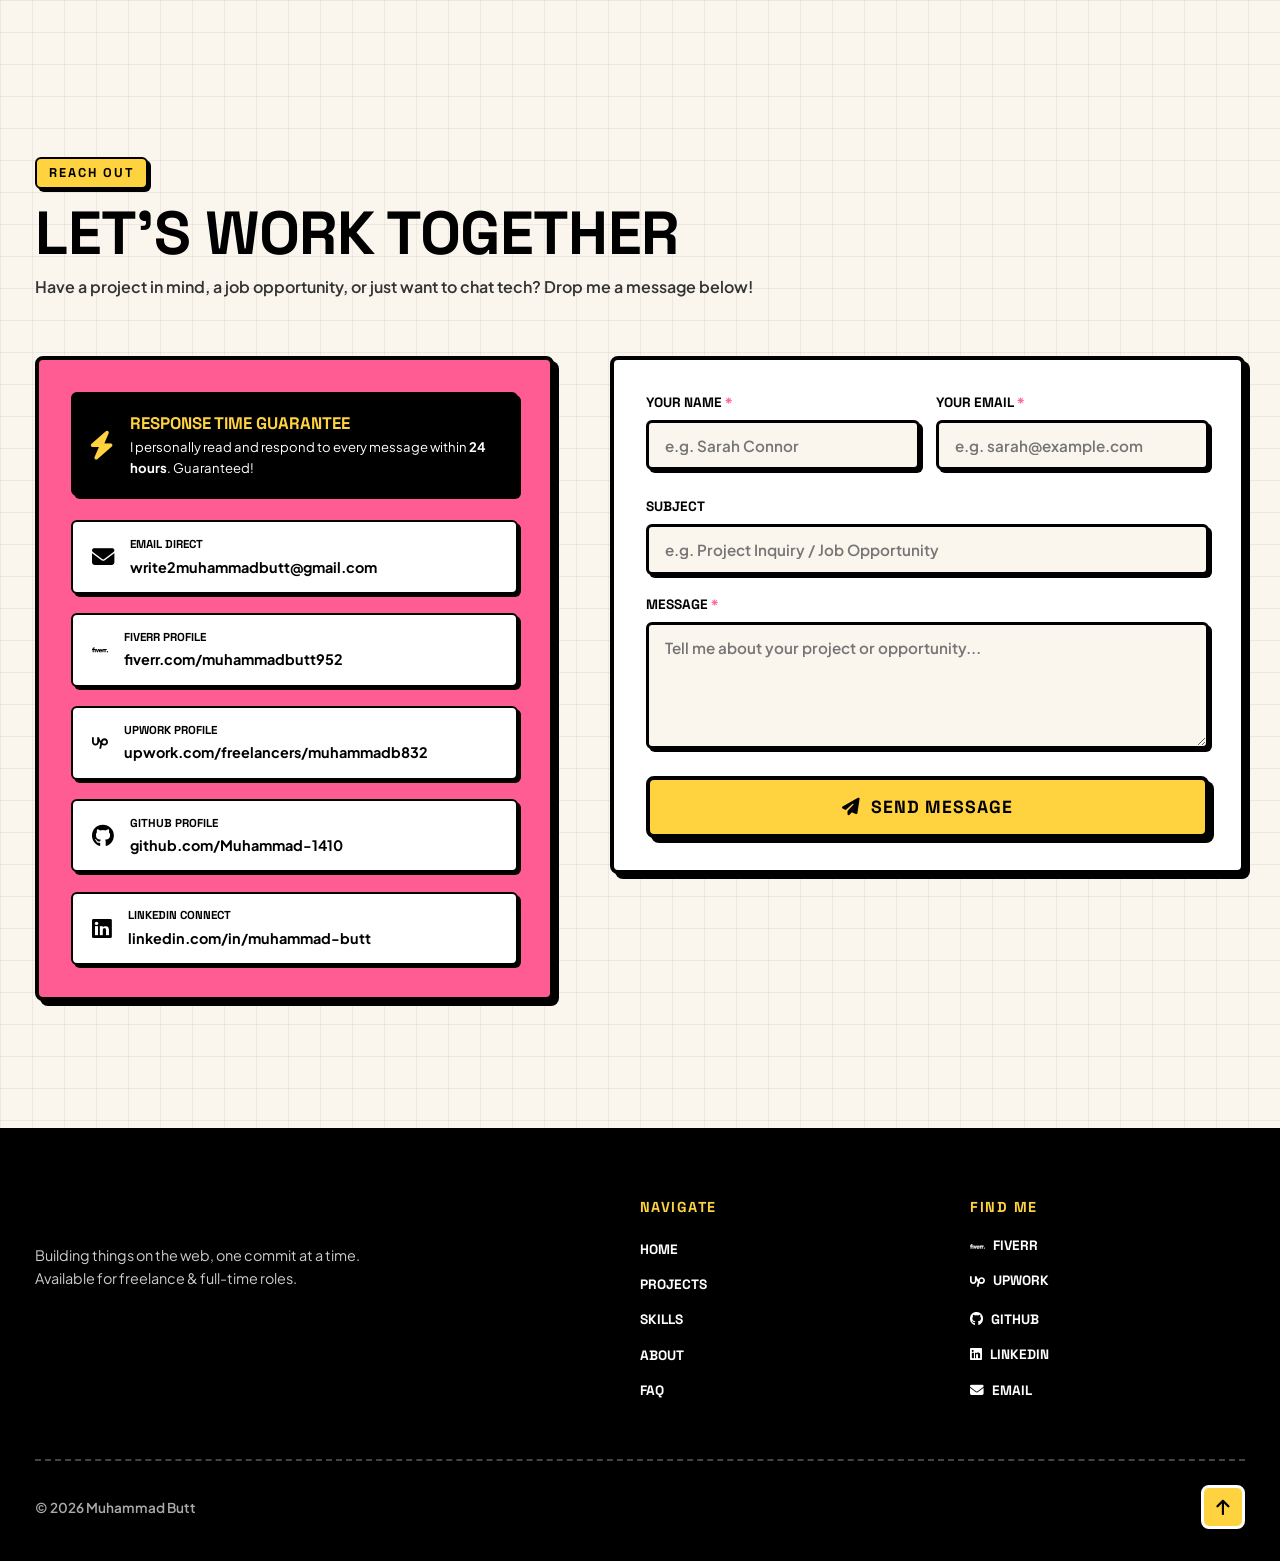
==== commit eb3c2481: "cahnge1" ====
--- a/index.html
+++ b/index.html
@@ -84,11 +84,29 @@
         <span class="logo-sticker">M</span>UHAMMAD
       </a>
       <ul class="nav-links" id="navLinks" role="list">
+        <li><a href="#projects" aria-label="Jump to Projects section">Projects</a></li>
         <li><a href="#skills" aria-label="Jump to Skills section">Skills</a></li>
-        <li><a href="#projects" aria-label="Jump to Projects section">Projects</a></li>
         <li><a href="#about" aria-label="Jump to About section">About</a></li>
         <li><a href="#faq" aria-label="Jump to FAQ section">FAQ</a></li>
-        <li><a href="#socials" aria-label="Jump to Socials section">Contact</a></li>
+        <li><a href="#contact-section" aria-label="Jump to Contact section">Contact</a></li>
+        <li>
+          <a href="https://www.fiverr.com/muhammadbutt952?public_mode=true" target="_blank" rel="noopener noreferrer"
+            class="nav-freelance-badge fiverr-nav" aria-label="Fiverr profile">
+            <svg class="btn-svg-icon" width="15" height="15" viewBox="0 0 24 24" fill="currentColor" aria-hidden="true">
+              <path d="M23.004 15.588a.995.995 0 1 0 .002-1.99.995.995 0 0 0-.002 1.99zm-.996-3.705h-.85c-.546 0-.84.41-.84 1.092v2.466h-1.61v-3.558h-.684c-.547 0-.84.41-.84 1.092v2.466h-1.61v-4.874h1.61v.74c.264-.574.626-.74 1.163-.74h1.972v.74c.264-.574.625-.74 1.162-.74h.527v1.316zm-6.786 1.501h-3.359c.088.546.43.858 1.006.858.43 0 .732-.175.83-.487l1.425.4c-.351.848-1.22 1.364-2.255 1.364-1.748 0-2.549-1.355-2.549-2.515 0-1.14.703-2.505 2.45-2.505 1.856 0 2.471 1.384 2.471 2.408 0 .224-.01.37-.02.477zm-1.562-.945c-.04-.42-.342-.81-.889-.81-.508 0-.81.225-.908.81h1.797zM7.508 15.44h1.416l1.767-4.874h-1.62l-.86 2.837-.878-2.837H5.72l1.787 4.874zm-6.6 0H2.51v-3.558h1.524v3.558h1.591v-4.874H2.51v-.302c0-.332.235-.536.606-.536h.918V8.412H2.85c-1.162 0-1.943.712-1.943 1.755v.4H0v1.316h.908v3.558z"/>
+            </svg>
+            FIVERR
+          </a>
+        </li>
+        <li>
+          <a href="https://www.upwork.com/freelancers/muhammadb832?mp_source=share" target="_blank" rel="noopener noreferrer"
+            class="nav-freelance-badge upwork-nav" aria-label="Upwork profile">
+            <svg class="btn-svg-icon" width="15" height="15" viewBox="0 0 24 24" fill="currentColor" aria-hidden="true">
+              <path d="M18.561 13.158c-1.102 0-2.135-.467-3.074-1.227l.228-1.076.008-.042c.207-1.143.849-3.06 2.839-3.06 1.492 0 2.703 1.212 2.703 2.703-.001 1.489-1.212 2.702-2.704 2.702zm0-8.14c-2.539 0-4.51 1.649-5.31 4.366-1.22-1.834-2.148-4.036-2.687-5.892H7.828v7.112c-.002 1.406-1.141 2.546-2.547 2.548-1.405-.002-2.543-1.143-2.545-2.548V3.492H0v7.112c0 2.914 2.37 5.303 5.281 5.303 2.913 0 5.283-2.389 5.283-5.303v-1.19c.529 1.107 1.182 2.229 1.974 3.221l-1.673 7.873h2.797l1.213-5.71c1.063.679 2.285 1.109 3.686 1.109 3 0 5.439-2.452 5.439-5.45 0-3-2.439-5.439-5.439-5.439z"/>
+            </svg>
+            UPWORK
+          </a>
+        </li>
       </ul>
       <button class="nav-toggle" id="navToggle" aria-label="Toggle navigation menu" aria-expanded="false"
         aria-controls="navLinks">
@@ -107,6 +125,20 @@
           <span class="response-time-pill" title="Guaranteed quick turnarounds">
             <i class="fa-solid fa-bolt" aria-hidden="true"></i> RESPONSE: &lt; 24 HRS
           </span>
+          <a href="https://www.fiverr.com/muhammadbutt952?public_mode=true" target="_blank" rel="noopener noreferrer"
+            class="freelance-pill pill-fiverr" title="Hire me on Fiverr">
+            <svg class="btn-svg-icon" width="15" height="15" viewBox="0 0 24 24" fill="currentColor" aria-hidden="true">
+              <path d="M23.004 15.588a.995.995 0 1 0 .002-1.99.995.995 0 0 0-.002 1.99zm-.996-3.705h-.85c-.546 0-.84.41-.84 1.092v2.466h-1.61v-3.558h-.684c-.547 0-.84.41-.84 1.092v2.466h-1.61v-4.874h1.61v.74c.264-.574.626-.74 1.163-.74h1.972v.74c.264-.574.625-.74 1.162-.74h.527v1.316zm-6.786 1.501h-3.359c.088.546.43.858 1.006.858.43 0 .732-.175.83-.487l1.425.4c-.351.848-1.22 1.364-2.255 1.364-1.748 0-2.549-1.355-2.549-2.515 0-1.14.703-2.505 2.45-2.505 1.856 0 2.471 1.384 2.471 2.408 0 .224-.01.37-.02.477zm-1.562-.945c-.04-.42-.342-.81-.889-.81-.508 0-.81.225-.908.81h1.797zM7.508 15.44h1.416l1.767-4.874h-1.62l-.86 2.837-.878-2.837H5.72l1.787 4.874zm-6.6 0H2.51v-3.558h1.524v3.558h1.591v-4.874H2.51v-.302c0-.332.235-.536.606-.536h.918V8.412H2.85c-1.162 0-1.943.712-1.943 1.755v.4H0v1.316h.908v3.558z"/>
+            </svg>
+            FIVERR
+          </a>
+          <a href="https://www.upwork.com/freelancers/muhammadb832?mp_source=share" target="_blank" rel="noopener noreferrer"
+            class="freelance-pill pill-upwork" title="Hire me on Upwork">
+            <svg class="btn-svg-icon" width="15" height="15" viewBox="0 0 24 24" fill="currentColor" aria-hidden="true">
+              <path d="M18.561 13.158c-1.102 0-2.135-.467-3.074-1.227l.228-1.076.008-.042c.207-1.143.849-3.06 2.839-3.06 1.492 0 2.703 1.212 2.703 2.703-.001 1.489-1.212 2.702-2.704 2.702zm0-8.14c-2.539 0-4.51 1.649-5.31 4.366-1.22-1.834-2.148-4.036-2.687-5.892H7.828v7.112c-.002 1.406-1.141 2.546-2.547 2.548-1.405-.002-2.543-1.143-2.545-2.548V3.492H0v7.112c0 2.914 2.37 5.303 5.281 5.303 2.913 0 5.283-2.389 5.283-5.303v-1.19c.529 1.107 1.182 2.229 1.974 3.221l-1.673 7.873h2.797l1.213-5.71c1.063.679 2.285 1.109 3.686 1.109 3 0 5.439-2.452 5.439-5.45 0-3-2.439-5.439-5.439-5.439z"/>
+            </svg>
+            UPWORK
+          </a>
         </div>
         <h1 class="hero-name">Muhammad</h1>
         <p class="hero-tagline" id="heroTagline" aria-live="polite">
@@ -121,7 +153,21 @@
           </a>
           <a href="#contact-section" class="btn btn-secondary" aria-label="Contact me directly" id="ctaContact">
             <i class="fa-solid fa-paper-plane" aria-hidden="true"></i>
-            LET'S TALK ⚡
+            LET'S TALK
+          </a>
+          <a href="https://www.fiverr.com/muhammadbutt952?public_mode=true" target="_blank" rel="noopener noreferrer"
+            class="btn btn-fiverr" aria-label="Hire me on Fiverr">
+            <svg class="btn-svg-icon" width="20" height="20" viewBox="0 0 24 24" fill="currentColor" aria-hidden="true">
+              <path d="M23.004 15.588a.995.995 0 1 0 .002-1.99.995.995 0 0 0-.002 1.99zm-.996-3.705h-.85c-.546 0-.84.41-.84 1.092v2.466h-1.61v-3.558h-.684c-.547 0-.84.41-.84 1.092v2.466h-1.61v-4.874h1.61v.74c.264-.574.626-.74 1.163-.74h1.972v.74c.264-.574.625-.74 1.162-.74h.527v1.316zm-6.786 1.501h-3.359c.088.546.43.858 1.006.858.43 0 .732-.175.83-.487l1.425.4c-.351.848-1.22 1.364-2.255 1.364-1.748 0-2.549-1.355-2.549-2.515 0-1.14.703-2.505 2.45-2.505 1.856 0 2.471 1.384 2.471 2.408 0 .224-.01.37-.02.477zm-1.562-.945c-.04-.42-.342-.81-.889-.81-.508 0-.81.225-.908.81h1.797zM7.508 15.44h1.416l1.767-4.874h-1.62l-.86 2.837-.878-2.837H5.72l1.787 4.874zm-6.6 0H2.51v-3.558h1.524v3.558h1.591v-4.874H2.51v-.302c0-.332.235-.536.606-.536h.918V8.412H2.85c-1.162 0-1.943.712-1.943 1.755v.4H0v1.316h.908v3.558z"/>
+            </svg>
+            FIVERR
+          </a>
+          <a href="https://www.upwork.com/freelancers/muhammadb832?mp_source=share" target="_blank" rel="noopener noreferrer"
+            class="btn btn-upwork" aria-label="Hire me on Upwork">
+            <svg class="btn-svg-icon" width="20" height="20" viewBox="0 0 24 24" fill="currentColor" aria-hidden="true">
+              <path d="M18.561 13.158c-1.102 0-2.135-.467-3.074-1.227l.228-1.076.008-.042c.207-1.143.849-3.06 2.839-3.06 1.492 0 2.703 1.212 2.703 2.703-.001 1.489-1.212 2.702-2.704 2.702zm0-8.14c-2.539 0-4.51 1.649-5.31 4.366-1.22-1.834-2.148-4.036-2.687-5.892H7.828v7.112c-.002 1.406-1.141 2.546-2.547 2.548-1.405-.002-2.543-1.143-2.545-2.548V3.492H0v7.112c0 2.914 2.37 5.303 5.281 5.303 2.913 0 5.283-2.389 5.283-5.303v-1.19c.529 1.107 1.182 2.229 1.974 3.221l-1.673 7.873h2.797l1.213-5.71c1.063.679 2.285 1.109 3.686 1.109 3 0 5.439-2.452 5.439-5.45 0-3-2.439-5.439-5.439-5.439z"/>
+            </svg>
+            UPWORK
           </a>
         </div>
       </div>
@@ -154,6 +200,223 @@
         </div>
       </div>
     </div>
+  </section>
+
+
+  <!-- ════════════════════════════════════════════════════════
+       PROJECTS SECTION
+  ════════════════════════════════════════════════════════ -->
+  <section class="projects" id="projects" aria-label="Projects">
+    <div class="container">
+
+      <header class="projects-header reveal">
+        <span class="section-label">Work</span>
+        <h2 class="section-title">Projects</h2>
+        <p class="projects-intro">
+          A selection of things I've built. Click any card to explore.
+        </p>
+      </header>
+
+      <div class="projects-grid reveal-stagger">
+
+        <!-- ── Project Card 1: E-Commerce Platform ── -->
+        <article class="project-card" tabindex="0" aria-label="Project: E-Commerce Platform">
+          <div class="project-img-wrapper">
+            <img src="images/e_commerce.png" alt="E-Commerce Platform Screenshot" class="project-img" />
+            <div class="img-zoom-overlay">
+              <i class="fa-solid fa-magnifying-glass-plus" aria-hidden="true"></i>
+              <span>Click to Enlarge</span>
+            </div>
+          </div>
+          <span class="project-tag">Django · Python · MSSQL</span>
+          <h3 class="project-title">E-Commerce Platform</h3>
+          <p class="project-desc">
+            A full-featured online store built with Django and MS SQL Server. Includes tech product catalog management,
+            cart counts, wishlist persistence, and order tracking.
+          </p>
+          <div class="project-footer">
+            <div class="project-stack">
+              <span class="stack-pill">Django</span>
+              <span class="stack-pill">MSSQL</span>
+              <span class="stack-pill">Python</span>
+            </div>
+            <a href="projects/e-commerce.html" class="btn btn-primary btn-sm"
+              aria-label="View E-Commerce Platform project">
+              View <i class="fa-solid fa-arrow-right" aria-hidden="true"></i>
+            </a>
+          </div>
+        </article>
+
+        <!-- ── Project Card 2: Beauty Parlour Management System ── -->
+        <article class="project-card" tabindex="0" aria-label="Project: Beauty Parlour Management System">
+          <div class="project-img-wrapper">
+            <img src="images/beauty_parlour.png" alt="Beauty Parlour Management System Screenshot"
+              class="project-img" />
+            <div class="img-zoom-overlay">
+              <i class="fa-solid fa-magnifying-glass-plus" aria-hidden="true"></i>
+              <span>Click to Enlarge</span>
+            </div>
+          </div>
+          <span class="project-tag">PYTHON 3.12 · DJANGO</span>
+          <h3 class="project-title">Beauty Parlour Management System</h3>
+          <p class="project-desc">
+            A comprehensive management system for beauty parlours and salons — handles online appointment bookings,
+            client records, treatment catalogs, and staff scheduling.
+          </p>
+          <div class="project-footer">
+            <div class="project-stack">
+              <span class="stack-pill">Python 3.12</span>
+              <span class="stack-pill">Django</span>
+              <span class="stack-pill">MSSQL</span>
+            </div>
+            <a href="projects/beauty-parlour.html" class="btn btn-primary btn-sm"
+              aria-label="View Beauty Parlour Management System project">
+              View <i class="fa-solid fa-arrow-right" aria-hidden="true"></i>
+            </a>
+          </div>
+        </article>
+
+        <!-- ── Project Card 3: School Management System ── -->
+        <article class="project-card" tabindex="0" aria-label="Project: School Management System">
+          <div class="project-img-wrapper">
+            <img src="images/school_management.png" alt="School Management System Screenshot" class="project-img" />
+            <div class="img-zoom-overlay">
+              <i class="fa-solid fa-magnifying-glass-plus" aria-hidden="true"></i>
+              <span>Click to Enlarge</span>
+            </div>
+          </div>
+          <span class="project-tag">Python · Django · MSSQL</span>
+          <h3 class="project-title">School Management System</h3>
+          <p class="project-desc">
+            An all-in-one portal for educational institutions managing student enrollment, HTMX dynamic result grading,
+            teacher schedules, and fee invoice settlements.
+          </p>
+          <div class="project-footer">
+            <div class="project-stack">
+              <span class="stack-pill">Django</span>
+              <span class="stack-pill">Python</span>
+              <span class="stack-pill">MSSQL</span>
+            </div>
+            <a href="projects/school-management.html" class="btn btn-primary btn-sm"
+              aria-label="View School Management System project">
+              View <i class="fa-solid fa-arrow-right" aria-hidden="true"></i>
+            </a>
+          </div>
+        </article>
+
+        <!-- ── Project Card 4: Employee Tracker ── -->
+        <article class="project-card" tabindex="0" aria-label="Project: Employee Tracker">
+          <div class="project-img-wrapper">
+            <img src="images/employee_tracker.png" alt="Employee Tracker Screenshot" class="project-img" />
+            <div class="img-zoom-overlay">
+              <i class="fa-solid fa-magnifying-glass-plus" aria-hidden="true"></i>
+              <span>Click to Enlarge</span>
+            </div>
+          </div>
+          <span class="project-tag">Python · PyQt5</span>
+          <h3 class="project-title">Employee Tracker</h3>
+          <p class="project-desc">
+            A Python-based desktop application designed to monitor employee activity, track working hours, detect idle
+            time thresholds, record event screenshots, and send email reports.
+          </p>
+          <div class="project-footer">
+            <div class="project-stack">
+              <span class="stack-pill">Python</span>
+              <span class="stack-pill">PyQt5</span>
+              <span class="stack-pill">Winotify</span>
+            </div>
+            <a href="projects/employee-tracker.html" class="btn btn-primary btn-sm"
+              aria-label="View Employee Tracker project">
+              View <i class="fa-solid fa-arrow-right" aria-hidden="true"></i>
+            </a>
+          </div>
+        </article>
+
+        <!-- ── Project Card 5: Real-Time RayTracer ── -->
+        <article class="project-card" tabindex="0" aria-label="Project: RayTracer App">
+          <div class="project-img-wrapper">
+            <img src="images/ray_tracer.png" alt="Real-Time RayTracer App Screenshot" class="project-img" />
+            <div class="img-zoom-overlay">
+              <i class="fa-solid fa-magnifying-glass-plus" aria-hidden="true"></i>
+              <span>Click to Enlarge</span>
+            </div>
+          </div>
+          <span class="project-tag">C++17 · OpenGL 4.5</span>
+          <h3 class="project-title">RayTracer App</h3>
+          <p class="project-desc">
+            A high-performance C++ real-time ray tracer that simulates photorealistic light physics (reflection, Snell's
+            law refraction, ambient occlusion) at 60 FPS using GLSL compute shaders.
+          </p>
+          <div class="project-footer">
+            <div class="project-stack">
+              <span class="stack-pill">C++17</span>
+              <span class="stack-pill">OpenGL</span>
+              <span class="stack-pill">GLSL</span>
+            </div>
+            <a href="projects/ray-tracer.html" class="btn btn-primary btn-sm" aria-label="View RayTracer App project">
+              View <i class="fa-solid fa-arrow-right" aria-hidden="true"></i>
+            </a>
+          </div>
+        </article>
+
+        <!-- ── Project Card 6: Library Management System (Replaced SantaRosa Tyre Shop) ── -->
+        <article class="project-card" tabindex="0" aria-label="Project: Library Management System">
+          <div class="project-img-wrapper">
+            <img src="images/library_management.png" alt="Library Management System Screenshot" class="project-img" />
+            <div class="img-zoom-overlay">
+              <i class="fa-solid fa-magnifying-glass-plus" aria-hidden="true"></i>
+              <span>Click to Enlarge</span>
+            </div>
+          </div>
+          <span class="project-tag">Python · MSSQL · Django</span>
+          <h3 class="project-title">Library Management System</h3>
+          <p class="project-desc">
+            A next-generation digital library system built with Python, Django, and MS SQL Server for managing book
+            catalogs, active loans, reservations, and member accounts.
+          </p>
+          <div class="project-footer">
+            <div class="project-stack">
+              <span class="stack-pill">Python</span>
+              <span class="stack-pill">Django</span>
+              <span class="stack-pill">MSSQL</span>
+            </div>
+            <a href="projects/library-management.html" class="btn btn-primary btn-sm"
+              aria-label="View Library Management System project">
+              View <i class="fa-solid fa-arrow-right" aria-hidden="true"></i>
+            </a>
+          </div>
+        </article>
+
+        <!-- ── Project Card 7: Calculator App ── -->
+        <article class="project-card" tabindex="0" aria-label="Project: Calculator App">
+          <div class="project-img-wrapper">
+            <img src="images/calculator_django.png" alt="Calculator App Screenshot" class="project-img" />
+            <div class="img-zoom-overlay">
+              <i class="fa-solid fa-magnifying-glass-plus" aria-hidden="true"></i>
+              <span>Click to Enlarge</span>
+            </div>
+          </div>
+          <span class="project-tag">Python · Django 6.0</span>
+          <h3 class="project-title">Calculator App</h3>
+          <p class="project-desc">
+            A retro-styled desktop calculator web application built with Python and Django 6.0, featuring arithmetic
+            evaluation, percentage calculation, and dynamic keypad feedback.
+          </p>
+          <div class="project-footer">
+            <div class="project-stack">
+              <span class="stack-pill">Python</span>
+              <span class="stack-pill">Django 6.0</span>
+              <span class="stack-pill">SQLite</span>
+            </div>
+            <a href="projects/calculator-django.html" class="btn btn-primary btn-sm"
+              aria-label="View Calculator App project">
+              View <i class="fa-solid fa-arrow-right" aria-hidden="true"></i>
+            </a>
+          </div>
+        </article>
+
+      </div><!-- /.projects-grid -->
+    </div><!-- /.container -->
   </section>
 
   <section class="skills" id="skills" aria-label="Skills">
@@ -267,223 +530,6 @@
   </section>
 
 
-  <!-- ════════════════════════════════════════════════════════
-       PROJECTS SECTION
-  ════════════════════════════════════════════════════════ -->
-  <section class="projects" id="projects" aria-label="Projects">
-    <div class="container">
-
-      <header class="projects-header reveal">
-        <span class="section-label">Work</span>
-        <h2 class="section-title">Projects</h2>
-        <p class="projects-intro">
-          A selection of things I've built. Click any card to explore.
-        </p>
-      </header>
-
-      <div class="projects-grid reveal-stagger">
-
-        <!-- ── Project Card 1: E-Commerce Platform ── -->
-        <article class="project-card" tabindex="0" aria-label="Project: E-Commerce Platform">
-          <div class="project-img-wrapper">
-            <img src="images/e_commerce.png" alt="E-Commerce Platform Screenshot" class="project-img" />
-            <div class="img-zoom-overlay">
-              <i class="fa-solid fa-magnifying-glass-plus" aria-hidden="true"></i>
-              <span>Click to Enlarge</span>
-            </div>
-          </div>
-          <span class="project-tag">Django · Python · MSSQL</span>
-          <h3 class="project-title">E-Commerce Platform</h3>
-          <p class="project-desc">
-            A full-featured online store built with Django and MS SQL Server. Includes tech product catalog management,
-            cart counts, wishlist persistence, and order tracking.
-          </p>
-          <div class="project-footer">
-            <div class="project-stack">
-              <span class="stack-pill">Django</span>
-              <span class="stack-pill">MSSQL</span>
-              <span class="stack-pill">Python</span>
-            </div>
-            <a href="projects/e-commerce.html" class="btn btn-primary btn-sm"
-              aria-label="View E-Commerce Platform project">
-              View <i class="fa-solid fa-arrow-right" aria-hidden="true"></i>
-            </a>
-          </div>
-        </article>
-
-        <!-- ── Project Card 2: Beauty Parlour Management System ── -->
-        <article class="project-card" tabindex="0" aria-label="Project: Beauty Parlour Management System">
-          <div class="project-img-wrapper">
-            <img src="images/beauty_parlour.png" alt="Beauty Parlour Management System Screenshot"
-              class="project-img" />
-            <div class="img-zoom-overlay">
-              <i class="fa-solid fa-magnifying-glass-plus" aria-hidden="true"></i>
-              <span>Click to Enlarge</span>
-            </div>
-          </div>
-          <span class="project-tag">PYTHON 3.12 · DJANGO</span>
-          <h3 class="project-title">Beauty Parlour Management System</h3>
-          <p class="project-desc">
-            A comprehensive management system for beauty parlours and salons — handles online appointment bookings,
-            client records, treatment catalogs, and staff scheduling.
-          </p>
-          <div class="project-footer">
-            <div class="project-stack">
-              <span class="stack-pill">Python 3.12</span>
-              <span class="stack-pill">Django</span>
-              <span class="stack-pill">MSSQL</span>
-            </div>
-            <a href="projects/beauty-parlour.html" class="btn btn-primary btn-sm"
-              aria-label="View Beauty Parlour Management System project">
-              View <i class="fa-solid fa-arrow-right" aria-hidden="true"></i>
-            </a>
-          </div>
-        </article>
-
-        <!-- ── Project Card 3: School Management System ── -->
-        <article class="project-card" tabindex="0" aria-label="Project: School Management System">
-          <div class="project-img-wrapper">
-            <img src="images/school_management.png" alt="School Management System Screenshot" class="project-img" />
-            <div class="img-zoom-overlay">
-              <i class="fa-solid fa-magnifying-glass-plus" aria-hidden="true"></i>
-              <span>Click to Enlarge</span>
-            </div>
-          </div>
-          <span class="project-tag">Python · Django · MSSQL</span>
-          <h3 class="project-title">School Management System</h3>
-          <p class="project-desc">
-            An all-in-one portal for educational institutions managing student enrollment, HTMX dynamic result grading,
-            teacher schedules, and fee invoice settlements.
-          </p>
-          <div class="project-footer">
-            <div class="project-stack">
-              <span class="stack-pill">Django</span>
-              <span class="stack-pill">Python</span>
-              <span class="stack-pill">MSSQL</span>
-            </div>
-            <a href="projects/school-management.html" class="btn btn-primary btn-sm"
-              aria-label="View School Management System project">
-              View <i class="fa-solid fa-arrow-right" aria-hidden="true"></i>
-            </a>
-          </div>
-        </article>
-
-        <!-- ── Project Card 4: Employee Tracker ── -->
-        <article class="project-card" tabindex="0" aria-label="Project: Employee Tracker">
-          <div class="project-img-wrapper">
-            <img src="images/employee_tracker.png" alt="Employee Tracker Screenshot" class="project-img" />
-            <div class="img-zoom-overlay">
-              <i class="fa-solid fa-magnifying-glass-plus" aria-hidden="true"></i>
-              <span>Click to Enlarge</span>
-            </div>
-          </div>
-          <span class="project-tag">Python · PyQt5</span>
-          <h3 class="project-title">Employee Tracker</h3>
-          <p class="project-desc">
-            A Python-based desktop application designed to monitor employee activity, track working hours, detect idle
-            time thresholds, record event screenshots, and send email reports.
-          </p>
-          <div class="project-footer">
-            <div class="project-stack">
-              <span class="stack-pill">Python</span>
-              <span class="stack-pill">PyQt5</span>
-              <span class="stack-pill">Winotify</span>
-            </div>
-            <a href="projects/employee-tracker.html" class="btn btn-primary btn-sm"
-              aria-label="View Employee Tracker project">
-              View <i class="fa-solid fa-arrow-right" aria-hidden="true"></i>
-            </a>
-          </div>
-        </article>
-
-        <!-- ── Project Card 5: Real-Time RayTracer ── -->
-        <article class="project-card" tabindex="0" aria-label="Project: RayTracer App">
-          <div class="project-img-wrapper">
-            <img src="images/ray_tracer.png" alt="Real-Time RayTracer App Screenshot" class="project-img" />
-            <div class="img-zoom-overlay">
-              <i class="fa-solid fa-magnifying-glass-plus" aria-hidden="true"></i>
-              <span>Click to Enlarge</span>
-            </div>
-          </div>
-          <span class="project-tag">C++17 · OpenGL 4.5</span>
-          <h3 class="project-title">RayTracer App</h3>
-          <p class="project-desc">
-            A high-performance C++ real-time ray tracer that simulates photorealistic light physics (reflection, Snell's
-            law refraction, ambient occlusion) at 60 FPS using GLSL compute shaders.
-          </p>
-          <div class="project-footer">
-            <div class="project-stack">
-              <span class="stack-pill">C++17</span>
-              <span class="stack-pill">OpenGL</span>
-              <span class="stack-pill">GLSL</span>
-            </div>
-            <a href="projects/ray-tracer.html" class="btn btn-primary btn-sm" aria-label="View RayTracer App project">
-              View <i class="fa-solid fa-arrow-right" aria-hidden="true"></i>
-            </a>
-          </div>
-        </article>
-
-        <!-- ── Project Card 6: Library Management System (Replaced SantaRosa Tyre Shop) ── -->
-        <article class="project-card" tabindex="0" aria-label="Project: Library Management System">
-          <div class="project-img-wrapper">
-            <img src="images/library_management.png" alt="Library Management System Screenshot" class="project-img" />
-            <div class="img-zoom-overlay">
-              <i class="fa-solid fa-magnifying-glass-plus" aria-hidden="true"></i>
-              <span>Click to Enlarge</span>
-            </div>
-          </div>
-          <span class="project-tag">Python · MSSQL · Django</span>
-          <h3 class="project-title">Library Management System</h3>
-          <p class="project-desc">
-            A next-generation digital library system built with Python, Django, and MS SQL Server for managing book
-            catalogs, active loans, reservations, and member accounts.
-          </p>
-          <div class="project-footer">
-            <div class="project-stack">
-              <span class="stack-pill">Python</span>
-              <span class="stack-pill">Django</span>
-              <span class="stack-pill">MSSQL</span>
-            </div>
-            <a href="projects/library-management.html" class="btn btn-primary btn-sm"
-              aria-label="View Library Management System project">
-              View <i class="fa-solid fa-arrow-right" aria-hidden="true"></i>
-            </a>
-          </div>
-        </article>
-
-        <!-- ── Project Card 7: Calculator App ── -->
-        <article class="project-card" tabindex="0" aria-label="Project: Calculator App">
-          <div class="project-img-wrapper">
-            <img src="images/calculator_django.png" alt="Calculator App Screenshot" class="project-img" />
-            <div class="img-zoom-overlay">
-              <i class="fa-solid fa-magnifying-glass-plus" aria-hidden="true"></i>
-              <span>Click to Enlarge</span>
-            </div>
-          </div>
-          <span class="project-tag">Python · Django 6.0</span>
-          <h3 class="project-title">Calculator App</h3>
-          <p class="project-desc">
-            A retro-styled desktop calculator web application built with Python and Django 6.0, featuring arithmetic
-            evaluation, percentage calculation, and dynamic keypad feedback.
-          </p>
-          <div class="project-footer">
-            <div class="project-stack">
-              <span class="stack-pill">Python</span>
-              <span class="stack-pill">Django 6.0</span>
-              <span class="stack-pill">SQLite</span>
-            </div>
-            <a href="projects/calculator-django.html" class="btn btn-primary btn-sm"
-              aria-label="View Calculator App project">
-              View <i class="fa-solid fa-arrow-right" aria-hidden="true"></i>
-            </a>
-          </div>
-        </article>
-
-      </div><!-- /.projects-grid -->
-    </div><!-- /.container -->
-  </section>
-
-
   <section class="about" id="about" aria-label="About me">
     <div class="container about-inner">
 
@@ -662,6 +708,30 @@
               <div>
                 <span class="direct-label">Email Direct</span>
                 <a href="mailto:write2muhammadbutt@gmail.com" class="direct-val">write2muhammadbutt@gmail.com</a>
+              </div>
+            </li>
+            <li>
+              <div class="direct-icon direct-fiverr">
+                <svg width="16" height="16" viewBox="0 0 24 24" fill="currentColor" aria-hidden="true">
+                  <path d="M23.004 15.588a.995.995 0 1 0 .002-1.99.995.995 0 0 0-.002 1.99zm-.996-3.705h-.85c-.546 0-.84.41-.84 1.092v2.466h-1.61v-3.558h-.684c-.547 0-.84.41-.84 1.092v2.466h-1.61v-4.874h1.61v.74c.264-.574.626-.74 1.163-.74h1.972v.74c.264-.574.625-.74 1.162-.74h.527v1.316zm-6.786 1.501h-3.359c.088.546.43.858 1.006.858.43 0 .732-.175.83-.487l1.425.4c-.351.848-1.22 1.364-2.255 1.364-1.748 0-2.549-1.355-2.549-2.515 0-1.14.703-2.505 2.45-2.505 1.856 0 2.471 1.384 2.471 2.408 0 .224-.01.37-.02.477zm-1.562-.945c-.04-.42-.342-.81-.889-.81-.508 0-.81.225-.908.81h1.797zM7.508 15.44h1.416l1.767-4.874h-1.62l-.86 2.837-.878-2.837H5.72l1.787 4.874zm-6.6 0H2.51v-3.558h1.524v3.558h1.591v-4.874H2.51v-.302c0-.332.235-.536.606-.536h.918V8.412H2.85c-1.162 0-1.943.712-1.943 1.755v.4H0v1.316h.908v3.558z"/>
+                </svg>
+              </div>
+              <div>
+                <span class="direct-label">Fiverr Profile</span>
+                <a href="https://www.fiverr.com/muhammadbutt952?public_mode=true" target="_blank" rel="noopener noreferrer"
+                  class="direct-val">fiverr.com/muhammadbutt952</a>
+              </div>
+            </li>
+            <li>
+              <div class="direct-icon direct-upwork">
+                <svg width="16" height="16" viewBox="0 0 24 24" fill="currentColor" aria-hidden="true">
+                  <path d="M18.561 13.158c-1.102 0-2.135-.467-3.074-1.227l.228-1.076.008-.042c.207-1.143.849-3.06 2.839-3.06 1.492 0 2.703 1.212 2.703 2.703-.001 1.489-1.212 2.702-2.704 2.702zm0-8.14c-2.539 0-4.51 1.649-5.31 4.366-1.22-1.834-2.148-4.036-2.687-5.892H7.828v7.112c-.002 1.406-1.141 2.546-2.547 2.548-1.405-.002-2.543-1.143-2.545-2.548V3.492H0v7.112c0 2.914 2.37 5.303 5.281 5.303 2.913 0 5.283-2.389 5.283-5.303v-1.19c.529 1.107 1.182 2.229 1.974 3.221l-1.673 7.873h2.797l1.213-5.71c1.063.679 2.285 1.109 3.686 1.109 3 0 5.439-2.452 5.439-5.45 0-3-2.439-5.439-5.439-5.439z"/>
+                </svg>
+              </div>
+              <div>
+                <span class="direct-label">Upwork Profile</span>
+                <a href="https://www.upwork.com/freelancers/muhammadb832?mp_source=share" target="_blank" rel="noopener noreferrer"
+                  class="direct-val">upwork.com/freelancers/muhammadb832</a>
               </div>
             </li>
             <li>
@@ -758,8 +828,8 @@
           <p class="footer-col-title">Navigate</p>
           <ul class="footer-links-list" role="list">
             <li><a href="#hero">Home</a></li>
+            <li><a href="#projects">Projects</a></li>
             <li><a href="#skills">Skills</a></li>
-            <li><a href="#projects">Projects</a></li>
             <li><a href="#about">About</a></li>
             <li><a href="#faq">FAQ</a></li>
           </ul>
@@ -768,6 +838,24 @@
         <div id="socials">
           <p class="footer-col-title">Find Me</p>
           <ul class="social-links" role="list">
+            <li>
+              <a href="https://www.fiverr.com/muhammadbutt952?public_mode=true" class="social-link social-fiverr" target="_blank"
+                rel="noopener noreferrer" aria-label="Fiverr profile (opens in new tab)">
+                <svg width="15" height="15" viewBox="0 0 24 24" fill="currentColor" aria-hidden="true">
+                  <path d="M23.004 15.588a.995.995 0 1 0 .002-1.99.995.995 0 0 0-.002 1.99zm-.996-3.705h-.85c-.546 0-.84.41-.84 1.092v2.466h-1.61v-3.558h-.684c-.547 0-.84.41-.84 1.092v2.466h-1.61v-4.874h1.61v.74c.264-.574.626-.74 1.163-.74h1.972v.74c.264-.574.625-.74 1.162-.74h.527v1.316zm-6.786 1.501h-3.359c.088.546.43.858 1.006.858.43 0 .732-.175.83-.487l1.425.4c-.351.848-1.22 1.364-2.255 1.364-1.748 0-2.549-1.355-2.549-2.515 0-1.14.703-2.505 2.45-2.505 1.856 0 2.471 1.384 2.471 2.408 0 .224-.01.37-.02.477zm-1.562-.945c-.04-.42-.342-.81-.889-.81-.508 0-.81.225-.908.81h1.797zM7.508 15.44h1.416l1.767-4.874h-1.62l-.86 2.837-.878-2.837H5.72l1.787 4.874zm-6.6 0H2.51v-3.558h1.524v3.558h1.591v-4.874H2.51v-.302c0-.332.235-.536.606-.536h.918V8.412H2.85c-1.162 0-1.943.712-1.943 1.755v.4H0v1.316h.908v3.558z"/>
+                </svg>
+                Fiverr
+              </a>
+            </li>
+            <li>
+              <a href="https://www.upwork.com/freelancers/muhammadb832?mp_source=share" class="social-link social-upwork" target="_blank"
+                rel="noopener noreferrer" aria-label="Upwork profile (opens in new tab)">
+                <svg width="15" height="15" viewBox="0 0 24 24" fill="currentColor" aria-hidden="true">
+                  <path d="M18.561 13.158c-1.102 0-2.135-.467-3.074-1.227l.228-1.076.008-.042c.207-1.143.849-3.06 2.839-3.06 1.492 0 2.703 1.212 2.703 2.703-.001 1.489-1.212 2.702-2.704 2.702zm0-8.14c-2.539 0-4.51 1.649-5.31 4.366-1.22-1.834-2.148-4.036-2.687-5.892H7.828v7.112c-.002 1.406-1.141 2.546-2.547 2.548-1.405-.002-2.543-1.143-2.545-2.548V3.492H0v7.112c0 2.914 2.37 5.303 5.281 5.303 2.913 0 5.283-2.389 5.283-5.303v-1.19c.529 1.107 1.182 2.229 1.974 3.221l-1.673 7.873h2.797l1.213-5.71c1.063.679 2.285 1.109 3.686 1.109 3 0 5.439-2.452 5.439-5.45 0-3-2.439-5.439-5.439-5.439z"/>
+                </svg>
+                Upwork
+              </a>
+            </li>
             <li>
               <a href="https://github.com/Muhammad-1410" class="social-link" target="_blank" rel="noopener noreferrer"
                 aria-label="GitHub profile (opens in new tab)">
@@ -782,7 +870,6 @@
                 LinkedIn
               </a>
             </li>
-
             <li>
               <a href="mailto:write2muhammadbutt@gmail.com" class="social-link" aria-label="Send me an email">
                 <i class="fa-solid fa-envelope" aria-hidden="true"></i>
--- a/style.css
+++ b/style.css
@@ -661,6 +661,129 @@
   box-shadow: var(--shadow-active);
 }
 
+/* ─── FIVERR & UPWORK FREELANCE BUTTONS & CONTAINERS ────── */
+.btn-fiverr {
+  background: #1DBF73;
+  color: var(--neo-white);
+}
+
+.btn-fiverr:hover {
+  background: #18a664;
+  color: var(--neo-white);
+  transform: translate(-3px, -3px);
+  box-shadow: var(--shadow-hover);
+}
+
+.btn-fiverr:active {
+  transform: translate(2px, 2px);
+  box-shadow: var(--shadow-active);
+}
+
+.btn-upwork {
+  background: #14A800;
+  color: var(--neo-white);
+}
+
+.btn-upwork:hover {
+  background: #118f00;
+  color: var(--neo-white);
+  transform: translate(-3px, -3px);
+  box-shadow: var(--shadow-hover);
+}
+
+.btn-upwork:active {
+  transform: translate(2px, 2px);
+  box-shadow: var(--shadow-active);
+}
+
+.btn-svg-icon {
+  display: inline-block;
+  vertical-align: middle;
+  flex-shrink: 0;
+  fill: currentColor;
+}
+
+/* Status Row Freelance Pills */
+.freelance-pill {
+  font-family: var(--font-display);
+  font-size: 0.8rem;
+  font-weight: 800;
+  text-transform: uppercase;
+  padding: 6px 14px;
+  border: 2px solid var(--neo-black);
+  box-shadow: var(--shadow-badge);
+  border-radius: 50px;
+  display: inline-flex;
+  align-items: center;
+  gap: 6px;
+  text-decoration: none;
+  transition: all var(--dur-fast) var(--ease-snappy);
+}
+
+.pill-fiverr {
+  background: #1DBF73;
+  color: var(--neo-white);
+}
+
+.pill-fiverr:hover {
+  background: #18a664;
+  color: var(--neo-white);
+  transform: translate(-2px, -2px);
+  box-shadow: var(--shadow-card);
+}
+
+.pill-upwork {
+  background: #14A800;
+  color: var(--neo-white);
+}
+
+.pill-upwork:hover {
+  background: #118f00;
+  color: var(--neo-white);
+  transform: translate(-2px, -2px);
+  box-shadow: var(--shadow-card);
+}
+
+/* Navbar Freelance Link Badges */
+.nav-freelance-badge {
+  font-family: var(--font-display);
+  font-size: 0.78rem;
+  font-weight: 800;
+  letter-spacing: 0.06em;
+  text-transform: uppercase;
+  padding: 5px 12px;
+  border: 2px solid var(--neo-black) !important;
+  border-radius: 6px;
+  box-shadow: var(--shadow-badge);
+  text-decoration: none;
+  display: inline-flex;
+  align-items: center;
+  gap: 6px;
+  transition: all var(--dur-fast);
+}
+
+.fiverr-nav {
+  background: #1DBF73;
+  color: var(--neo-white) !important;
+}
+
+.fiverr-nav:hover {
+  background: #18a664 !important;
+  transform: translate(-2px, -2px);
+  box-shadow: var(--shadow-card);
+}
+
+.upwork-nav {
+  background: #14A800;
+  color: var(--neo-white) !important;
+}
+
+.upwork-nav:hover {
+  background: #118f00 !important;
+  transform: translate(-2px, -2px);
+  box-shadow: var(--shadow-card);
+}
+
 .btn-sm {
   font-size: 0.78rem;
   padding: 0.45em 1em;
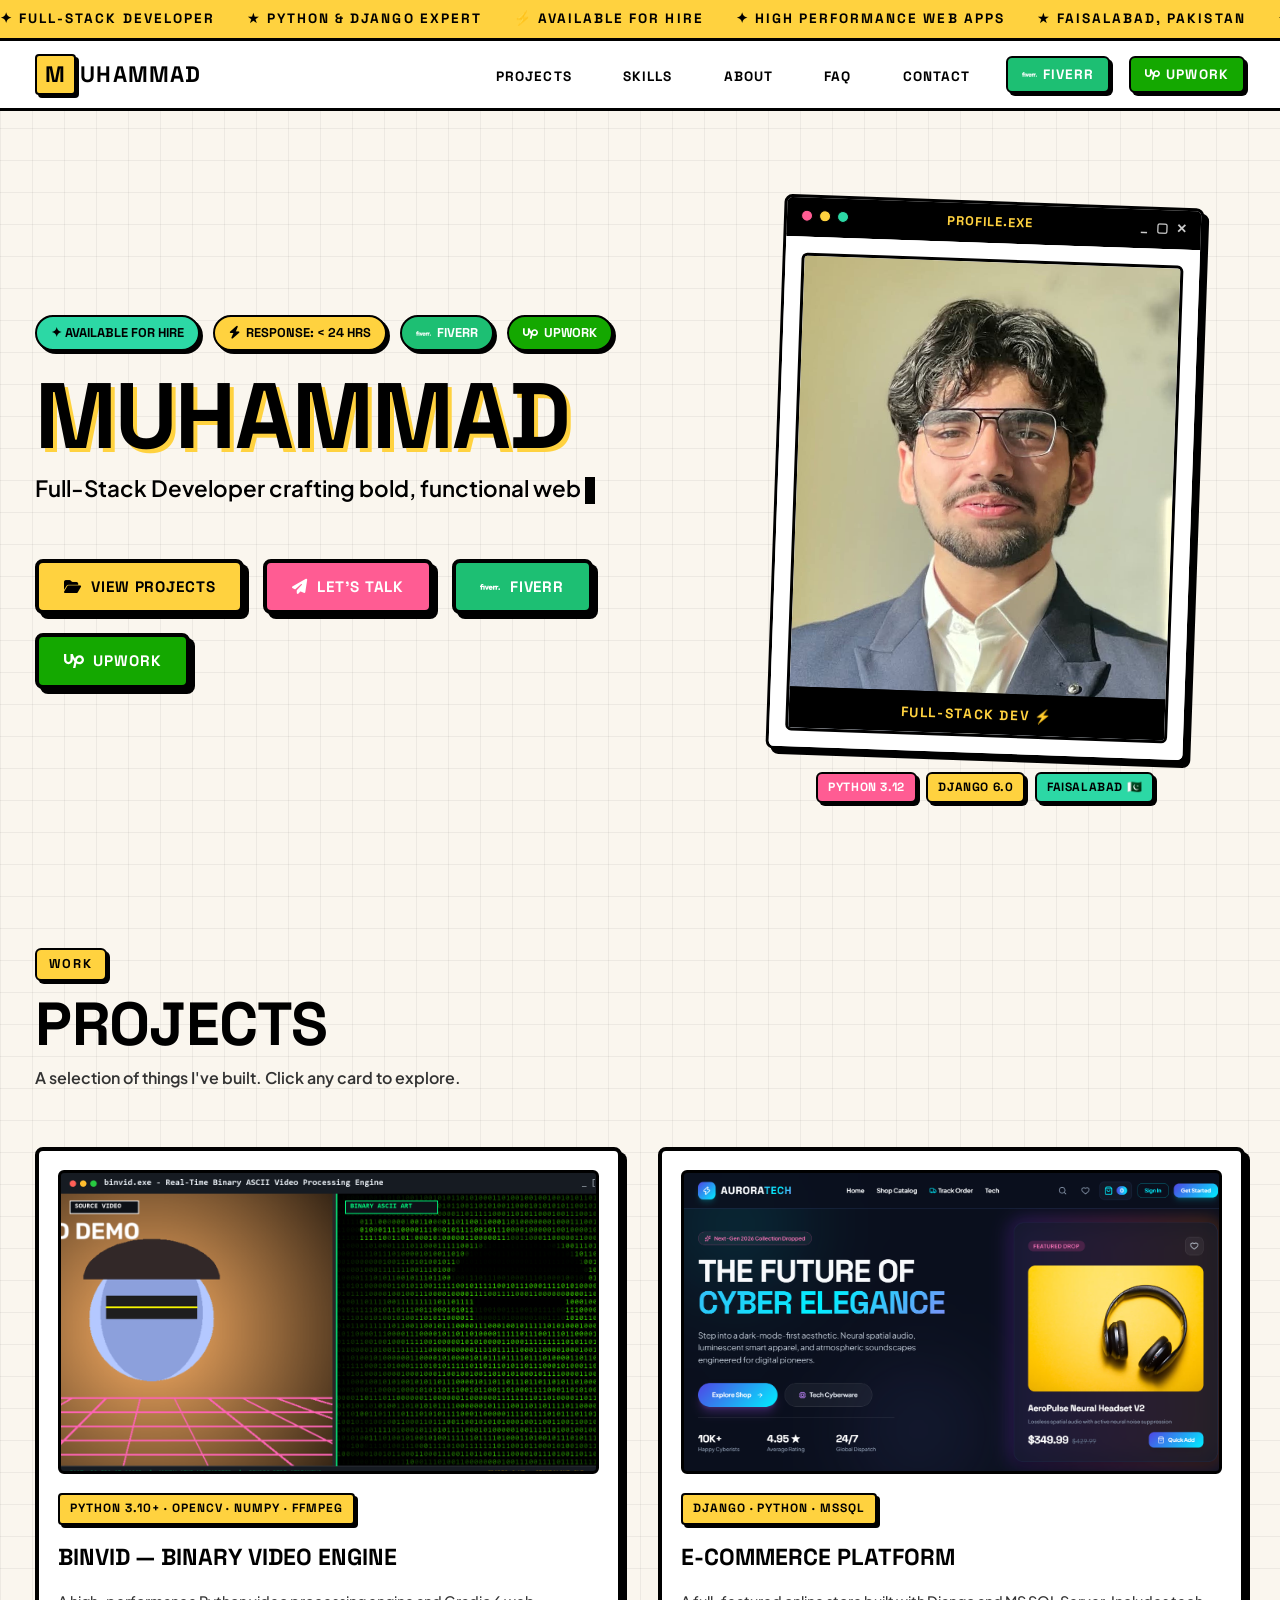
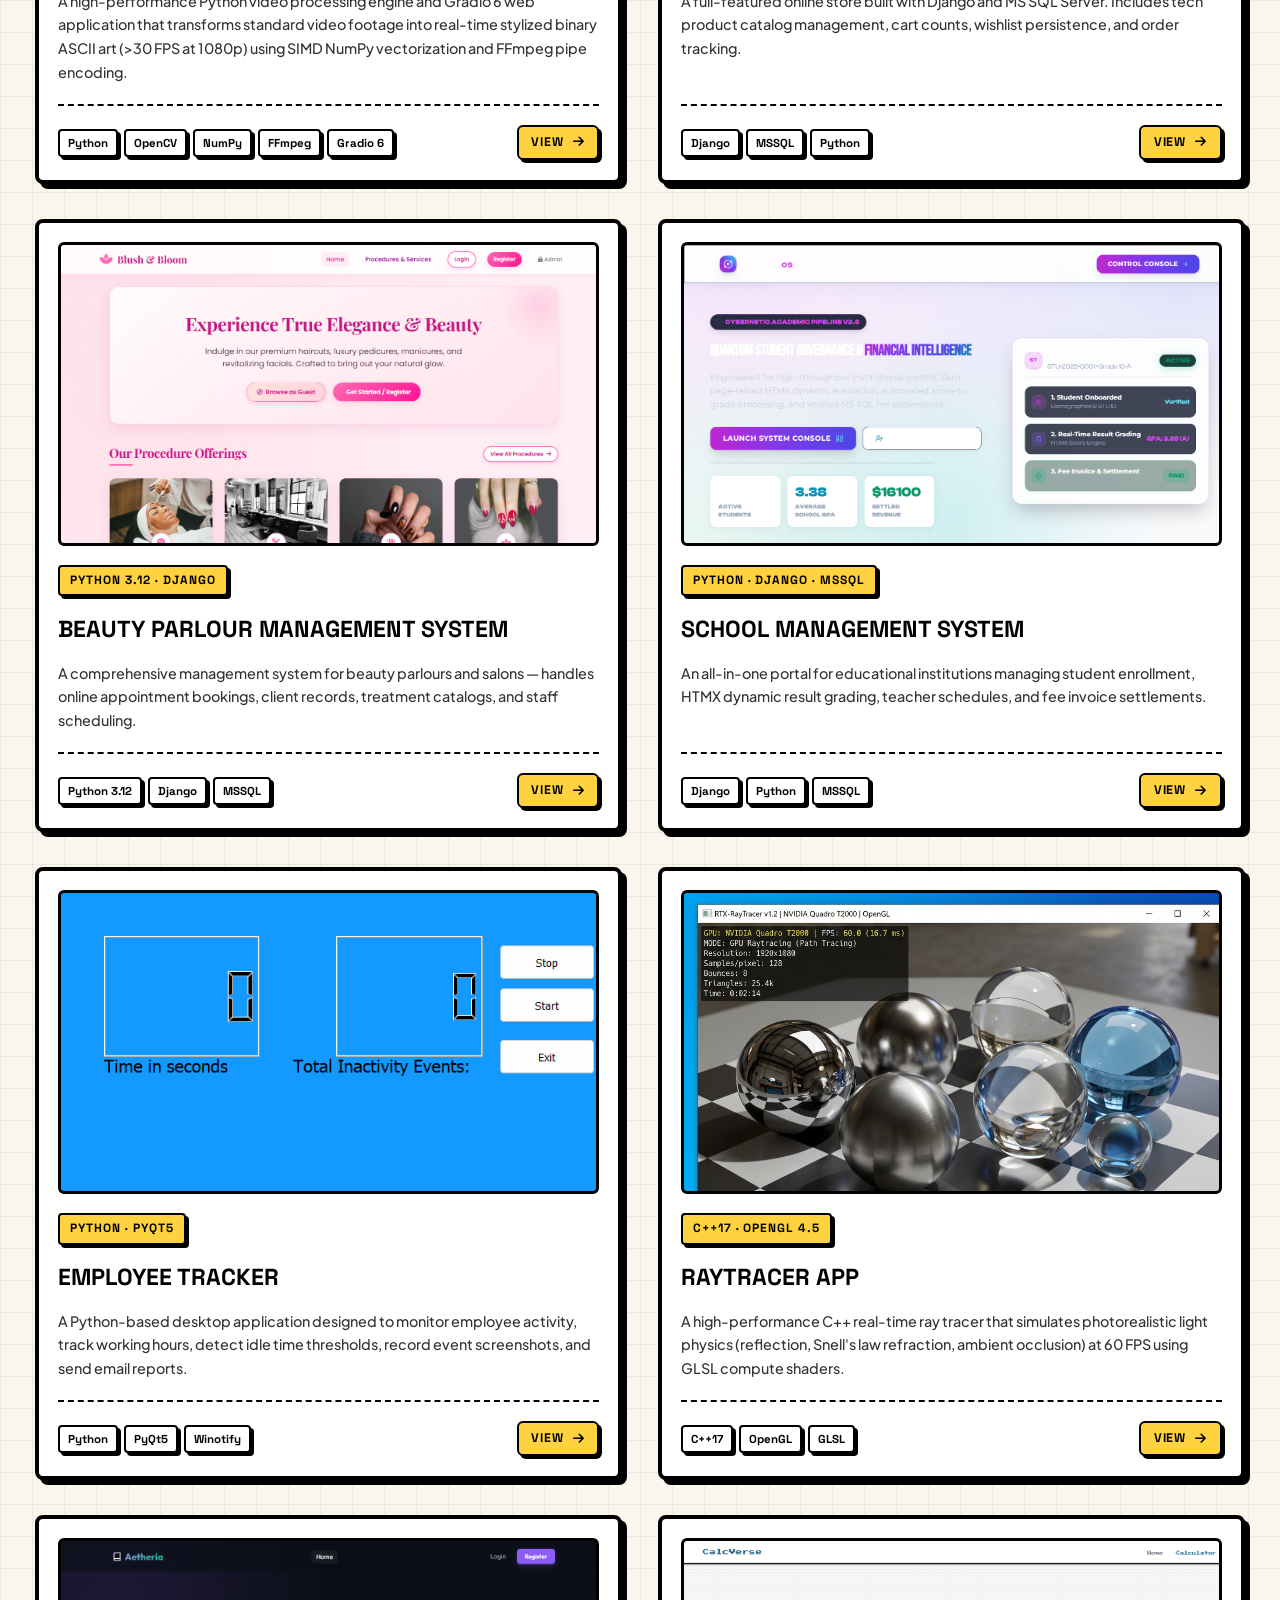
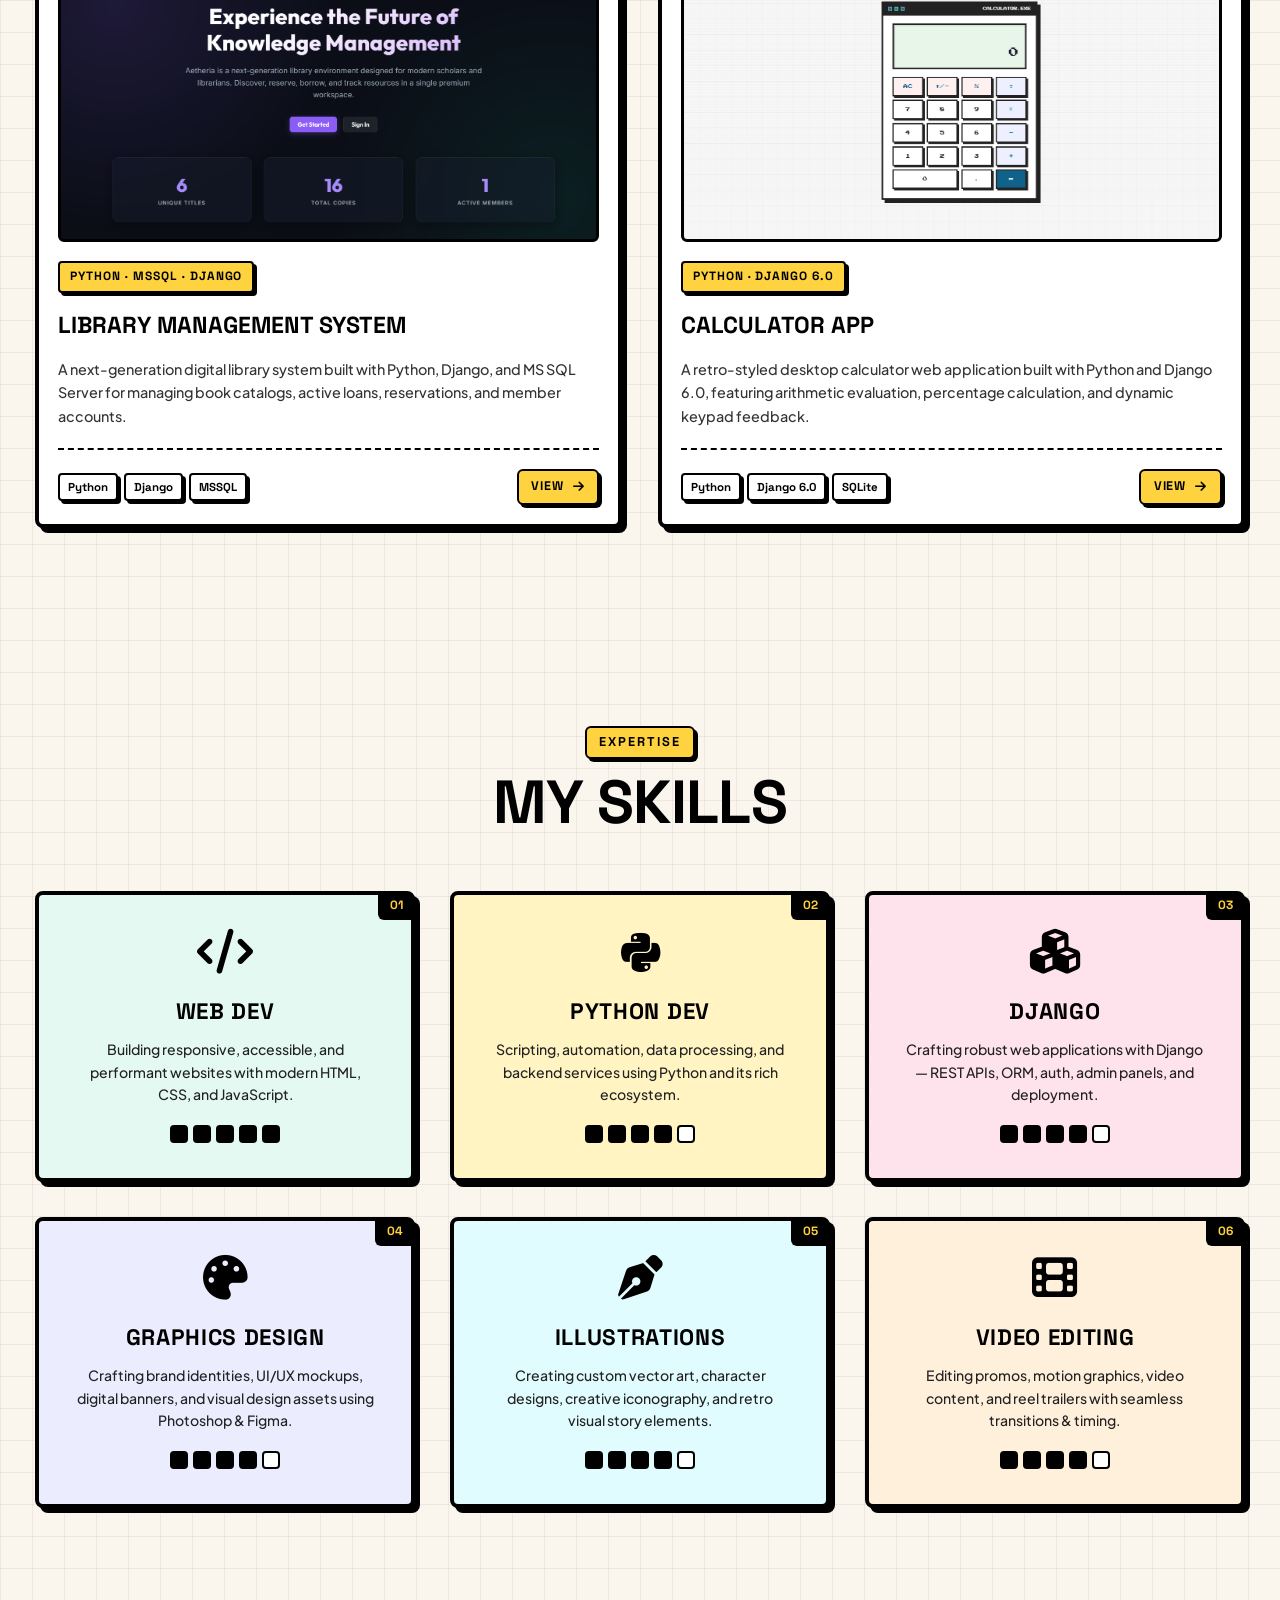
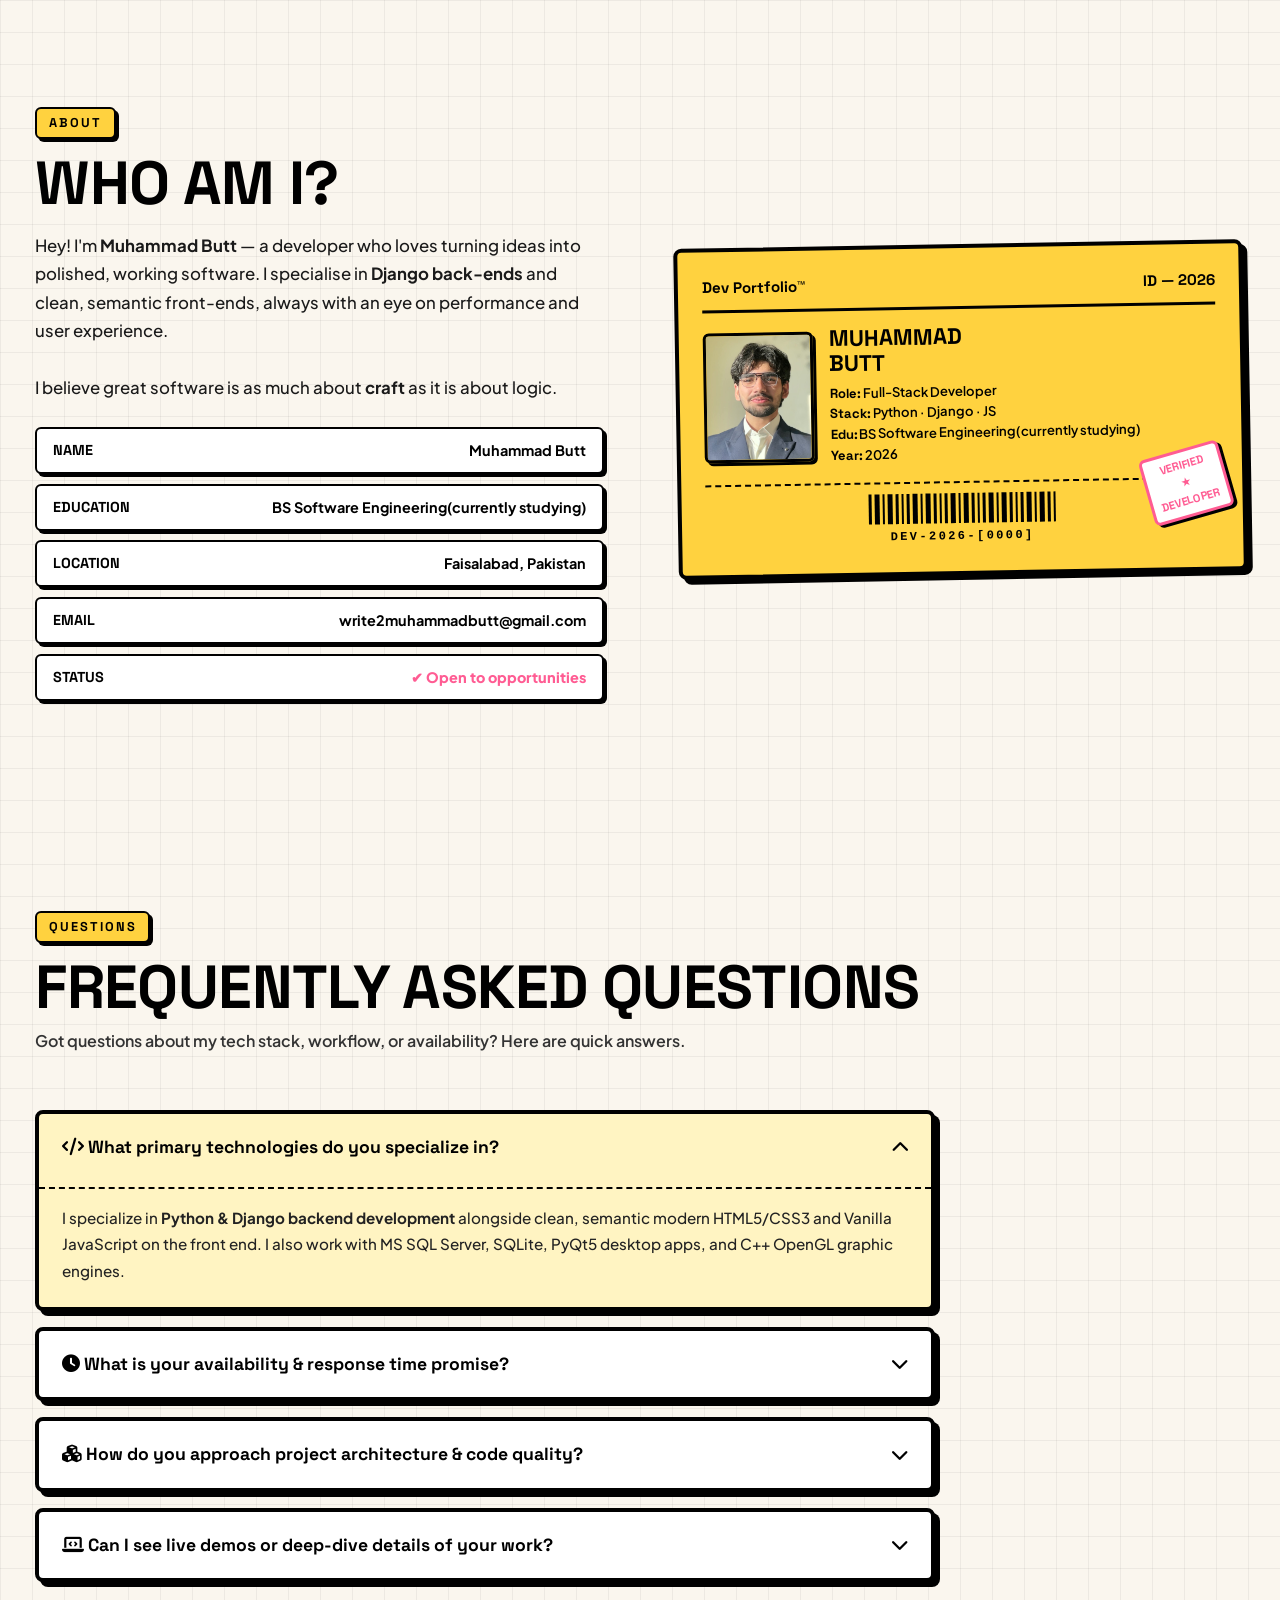
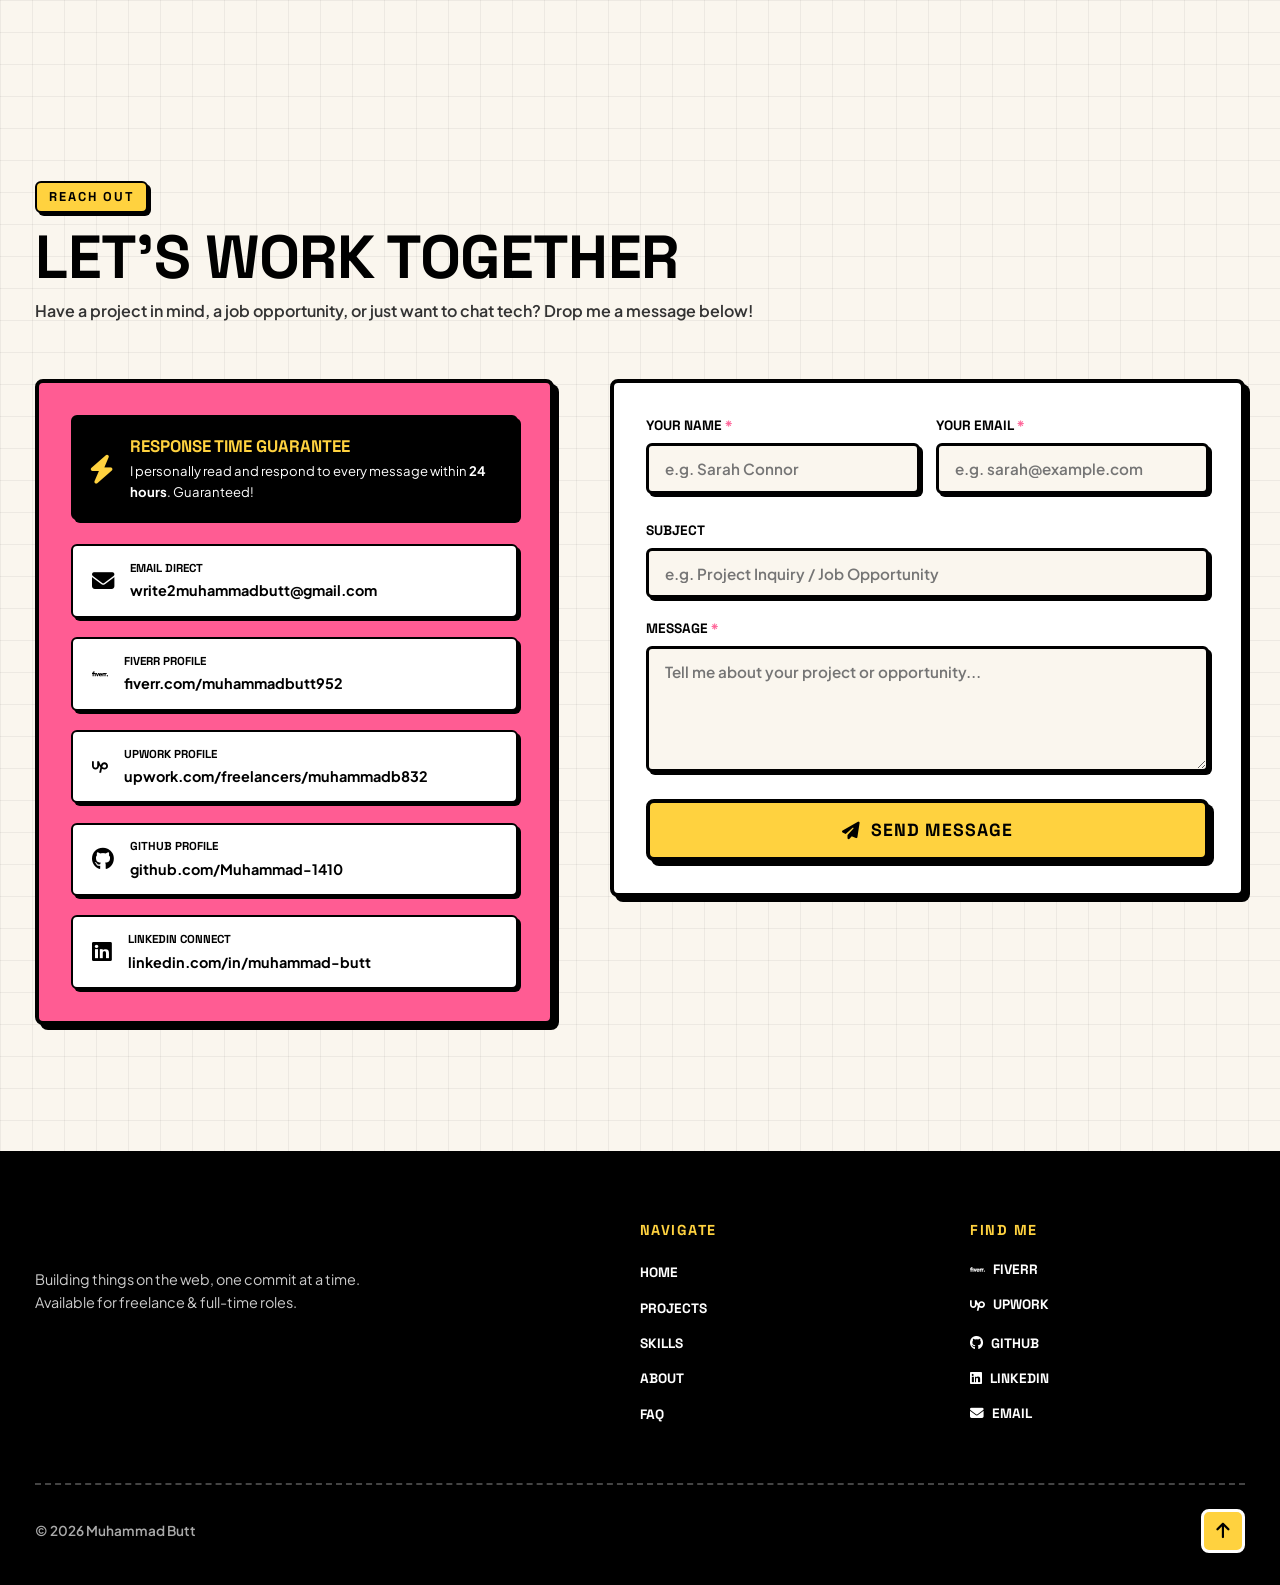
==== commit e4b44a69: "chang" ====
--- a/index.html
+++ b/index.html
@@ -218,6 +218,37 @@
       </header>
 
       <div class="projects-grid reveal-stagger">
+
+        <!-- ── Project Card 0: binvid — Binary ASCII Video Processing Engine ── -->
+        <article class="project-card" tabindex="0" aria-label="Project: binvid Binary ASCII Video Processing Engine">
+          <div class="project-img-wrapper">
+            <img src="images/binvid.png" alt="binvid Binary ASCII Video Engine Interface Screenshot" class="project-img" />
+            <div class="img-zoom-overlay">
+              <i class="fa-solid fa-magnifying-glass-plus" aria-hidden="true"></i>
+              <span>Click to Enlarge</span>
+            </div>
+          </div>
+          <span class="project-tag">PYTHON 3.10+ · OPENCV · NUMPY · FFMPEG</span>
+          <h3 class="project-title">binvid — Binary Video Engine</h3>
+          <p class="project-desc">
+            A high-performance Python video processing engine and Gradio 6 web application that transforms standard video footage into real-time stylized binary ASCII art (&gt;30 FPS at 1080p) using SIMD NumPy vectorization and FFmpeg pipe encoding.
+          </p>
+          <div class="project-footer">
+            <div class="project-stack">
+              <span class="stack-pill">Python</span>
+              <span class="stack-pill">OpenCV</span>
+              <span class="stack-pill">NumPy</span>
+              <span class="stack-pill">FFmpeg</span>
+              <span class="stack-pill">Gradio 6</span>
+            </div>
+            <div style="display:flex; gap:0.4rem; align-items:center;">
+              <a href="projects/binary-video.html" class="btn btn-primary btn-sm"
+                aria-label="View binvid Binary ASCII Video Engine project">
+                View <i class="fa-solid fa-arrow-right" aria-hidden="true"></i>
+              </a>
+            </div>
+          </div>
+        </article>
 
         <!-- ── Project Card 1: E-Commerce Platform ── -->
         <article class="project-card" tabindex="0" aria-label="Project: E-Commerce Platform">
--- a/style.css
+++ b/style.css
@@ -2059,3 +2059,16 @@
     box-sizing: border-box;
   }
 }
+
+/* ─── CLICK SPARK CANVAS OVERLAY ──────────────────────────── */
+#click-spark-canvas {
+  position: fixed;
+  top: 0;
+  left: 0;
+  width: 100vw;
+  height: 100vh;
+  pointer-events: none;
+  z-index: 999999;
+  display: block;
+}
+
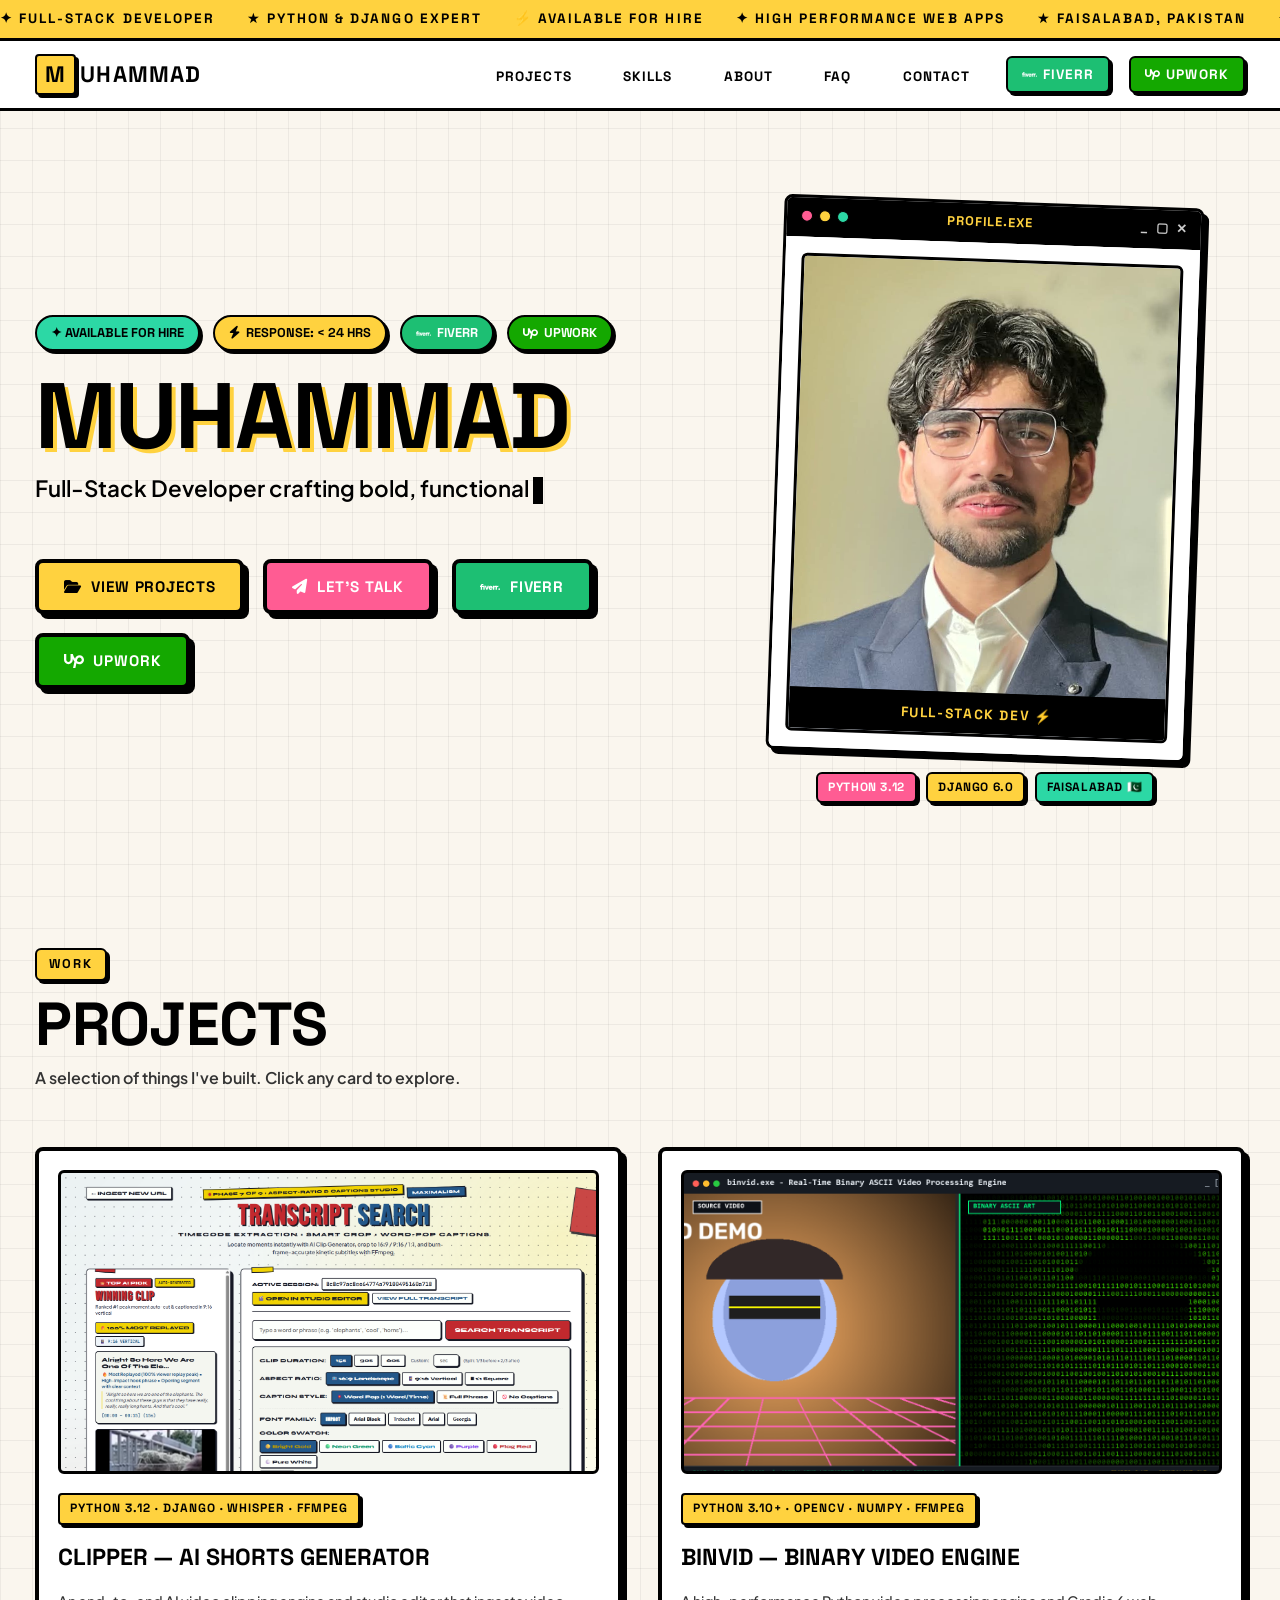
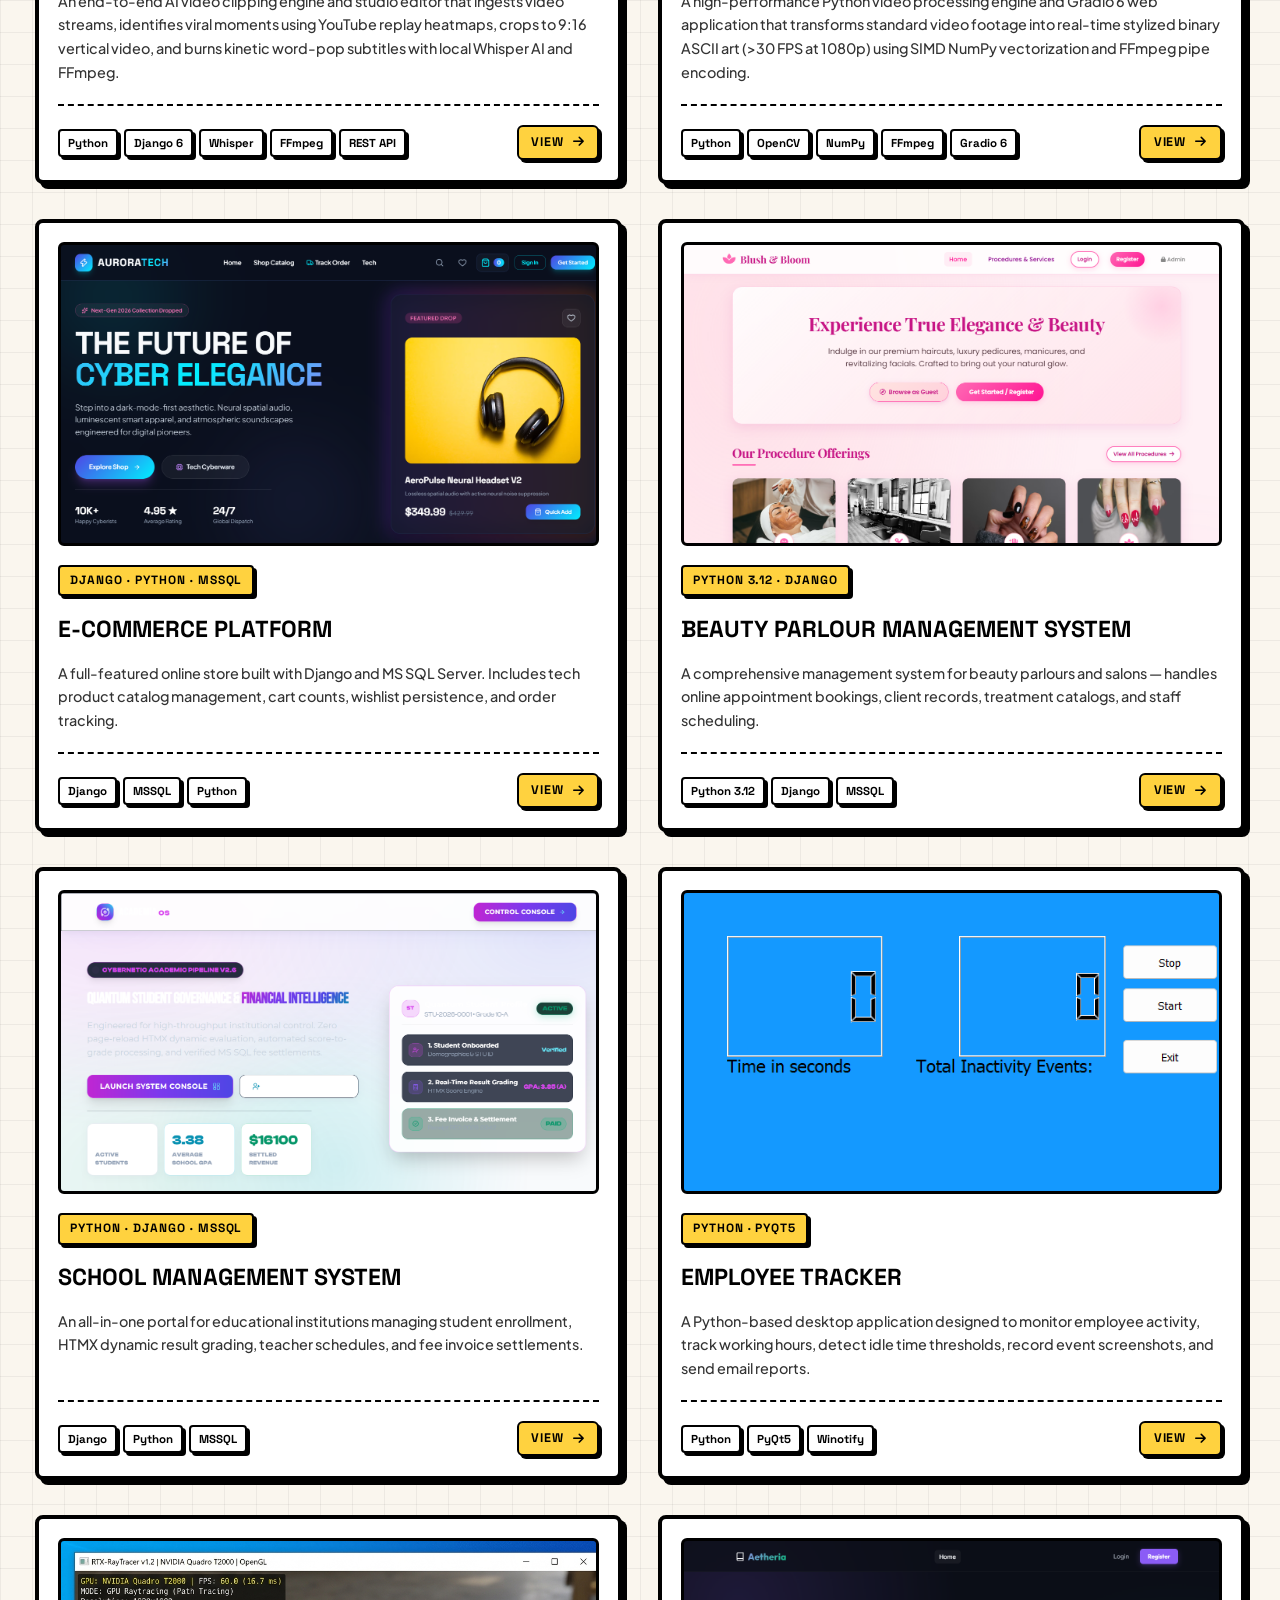
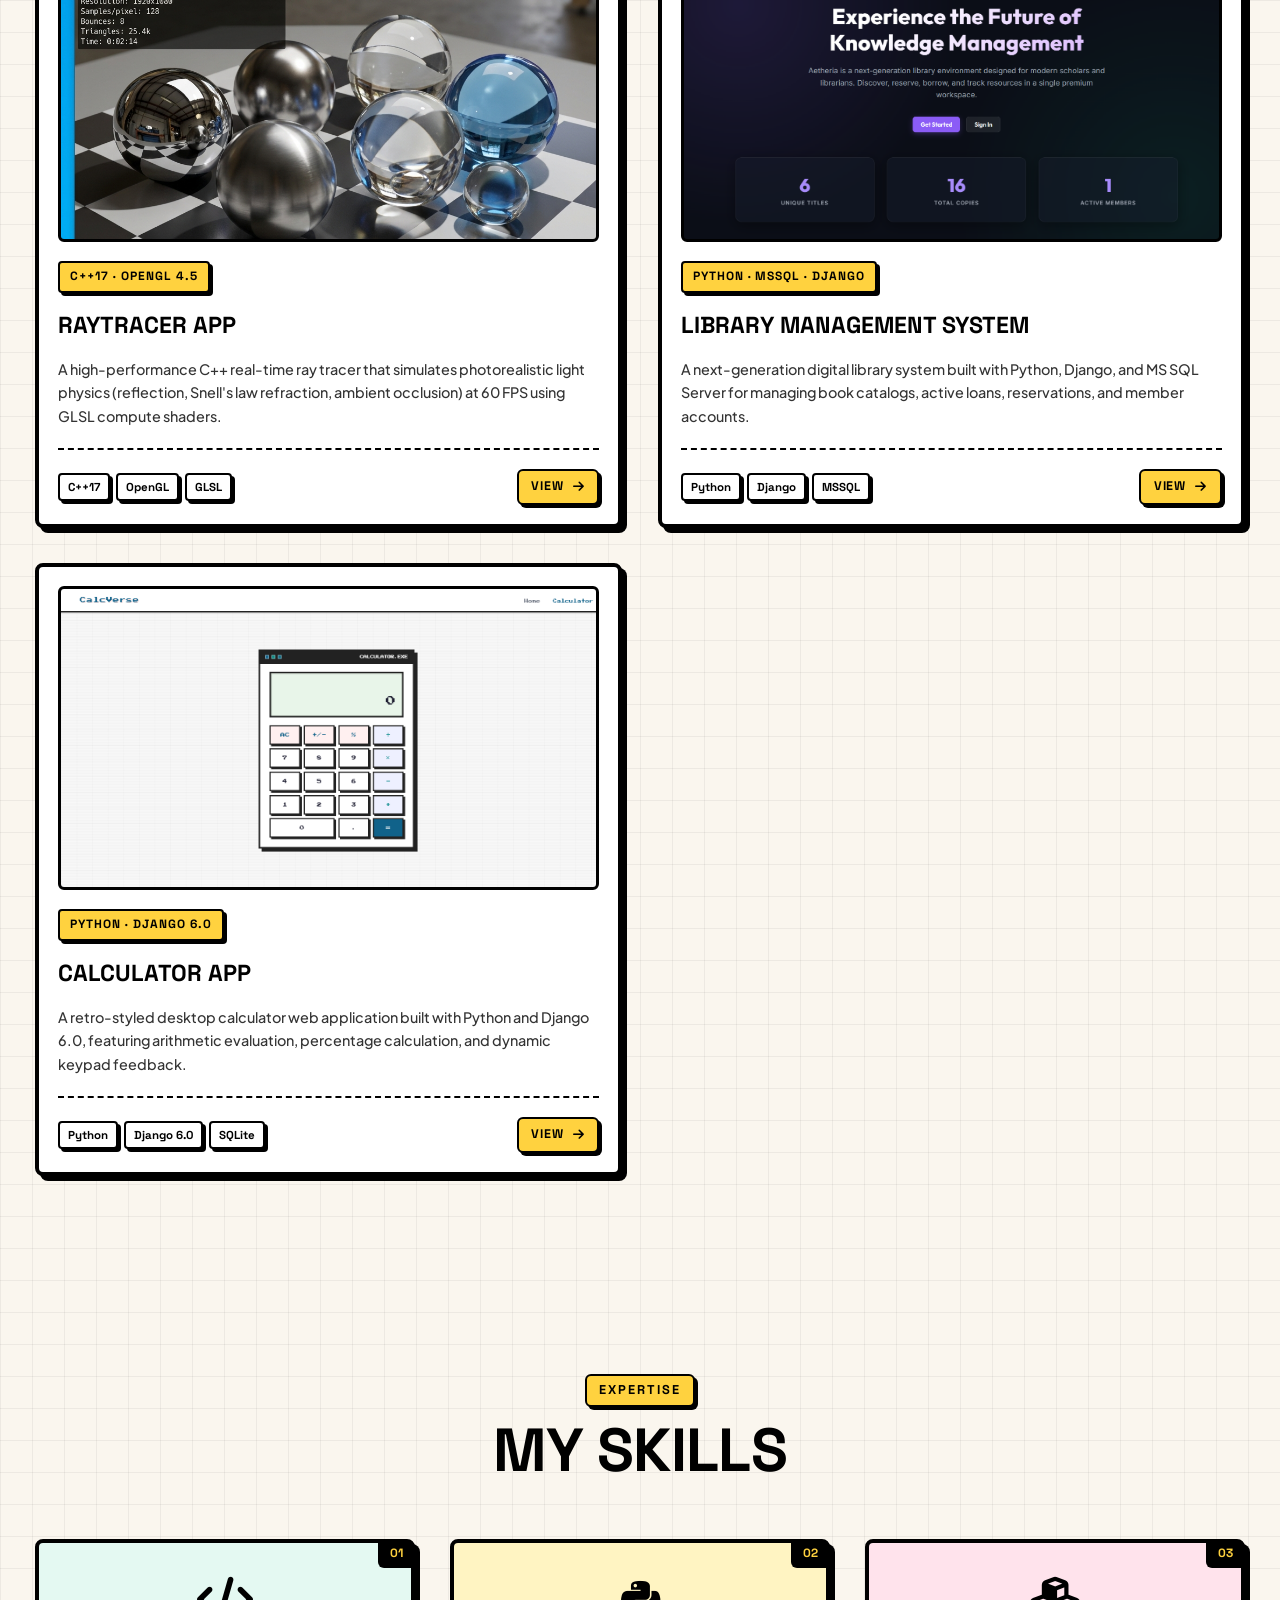
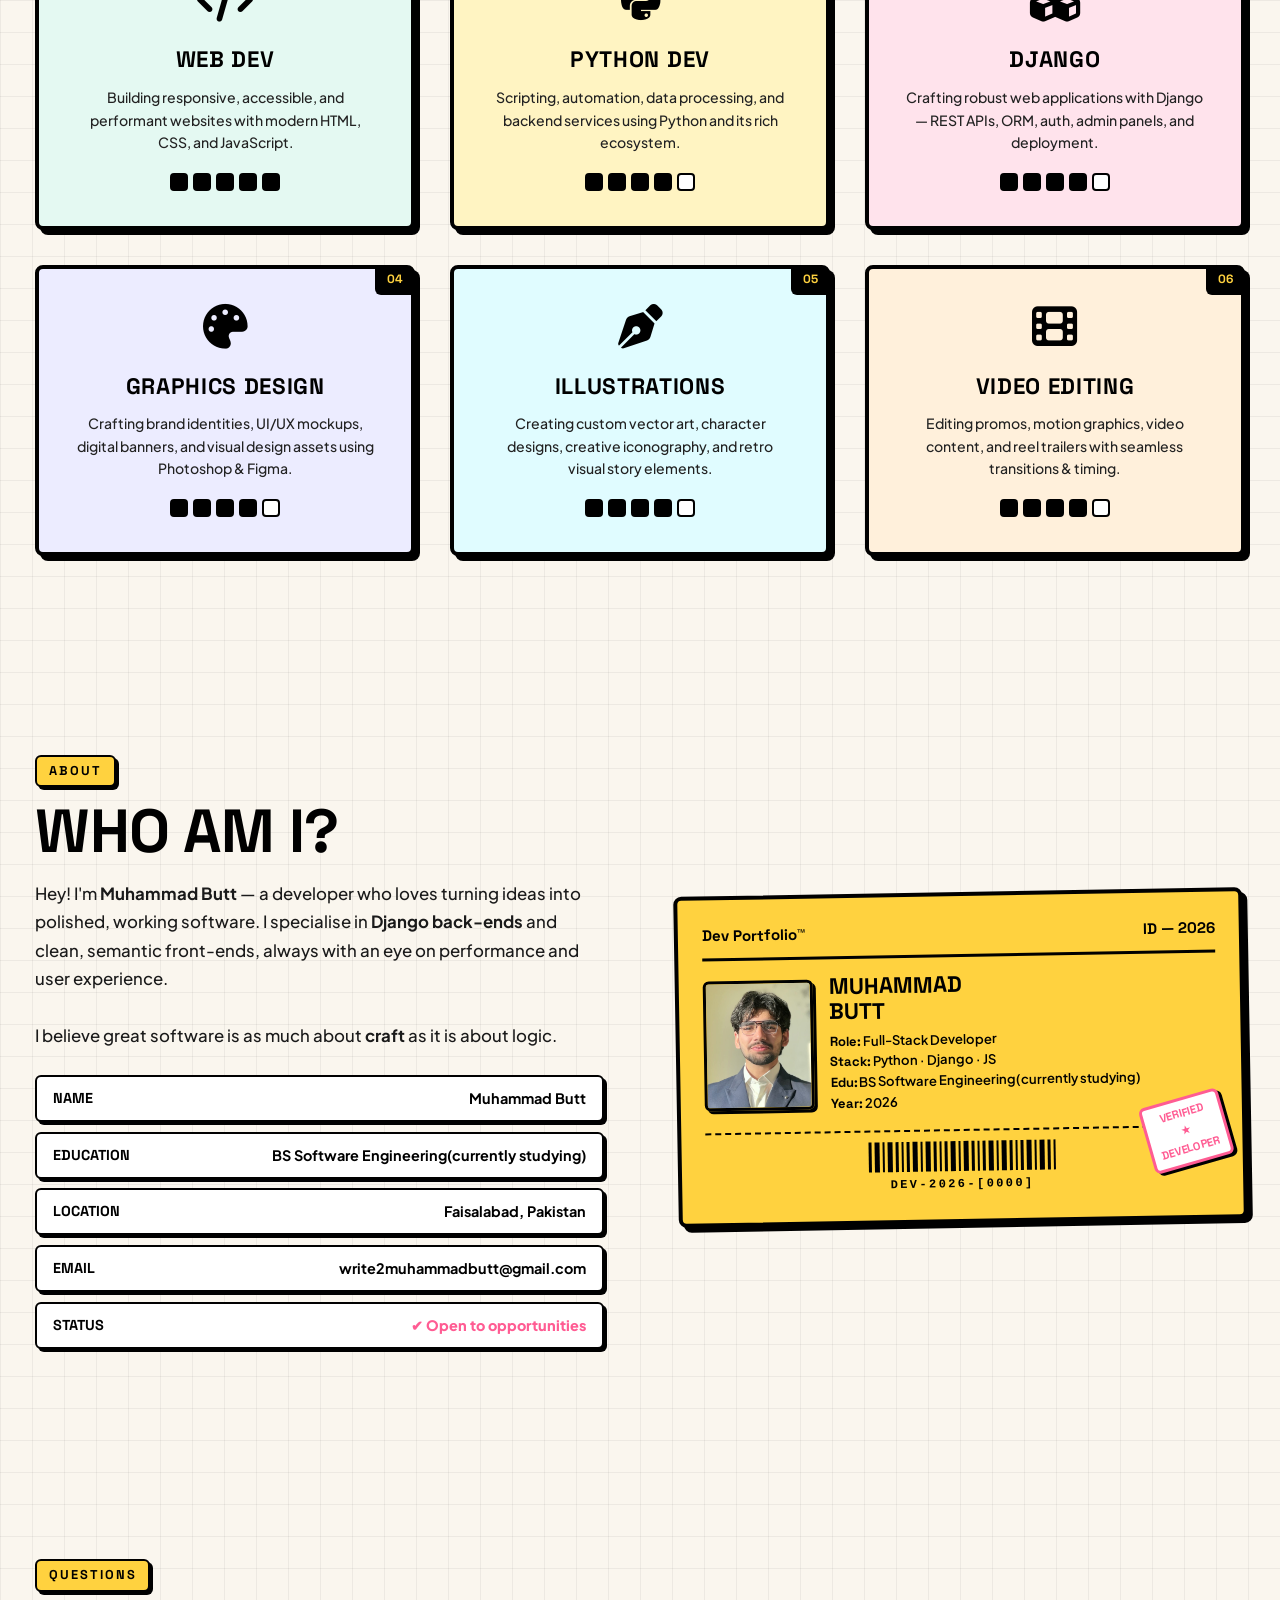
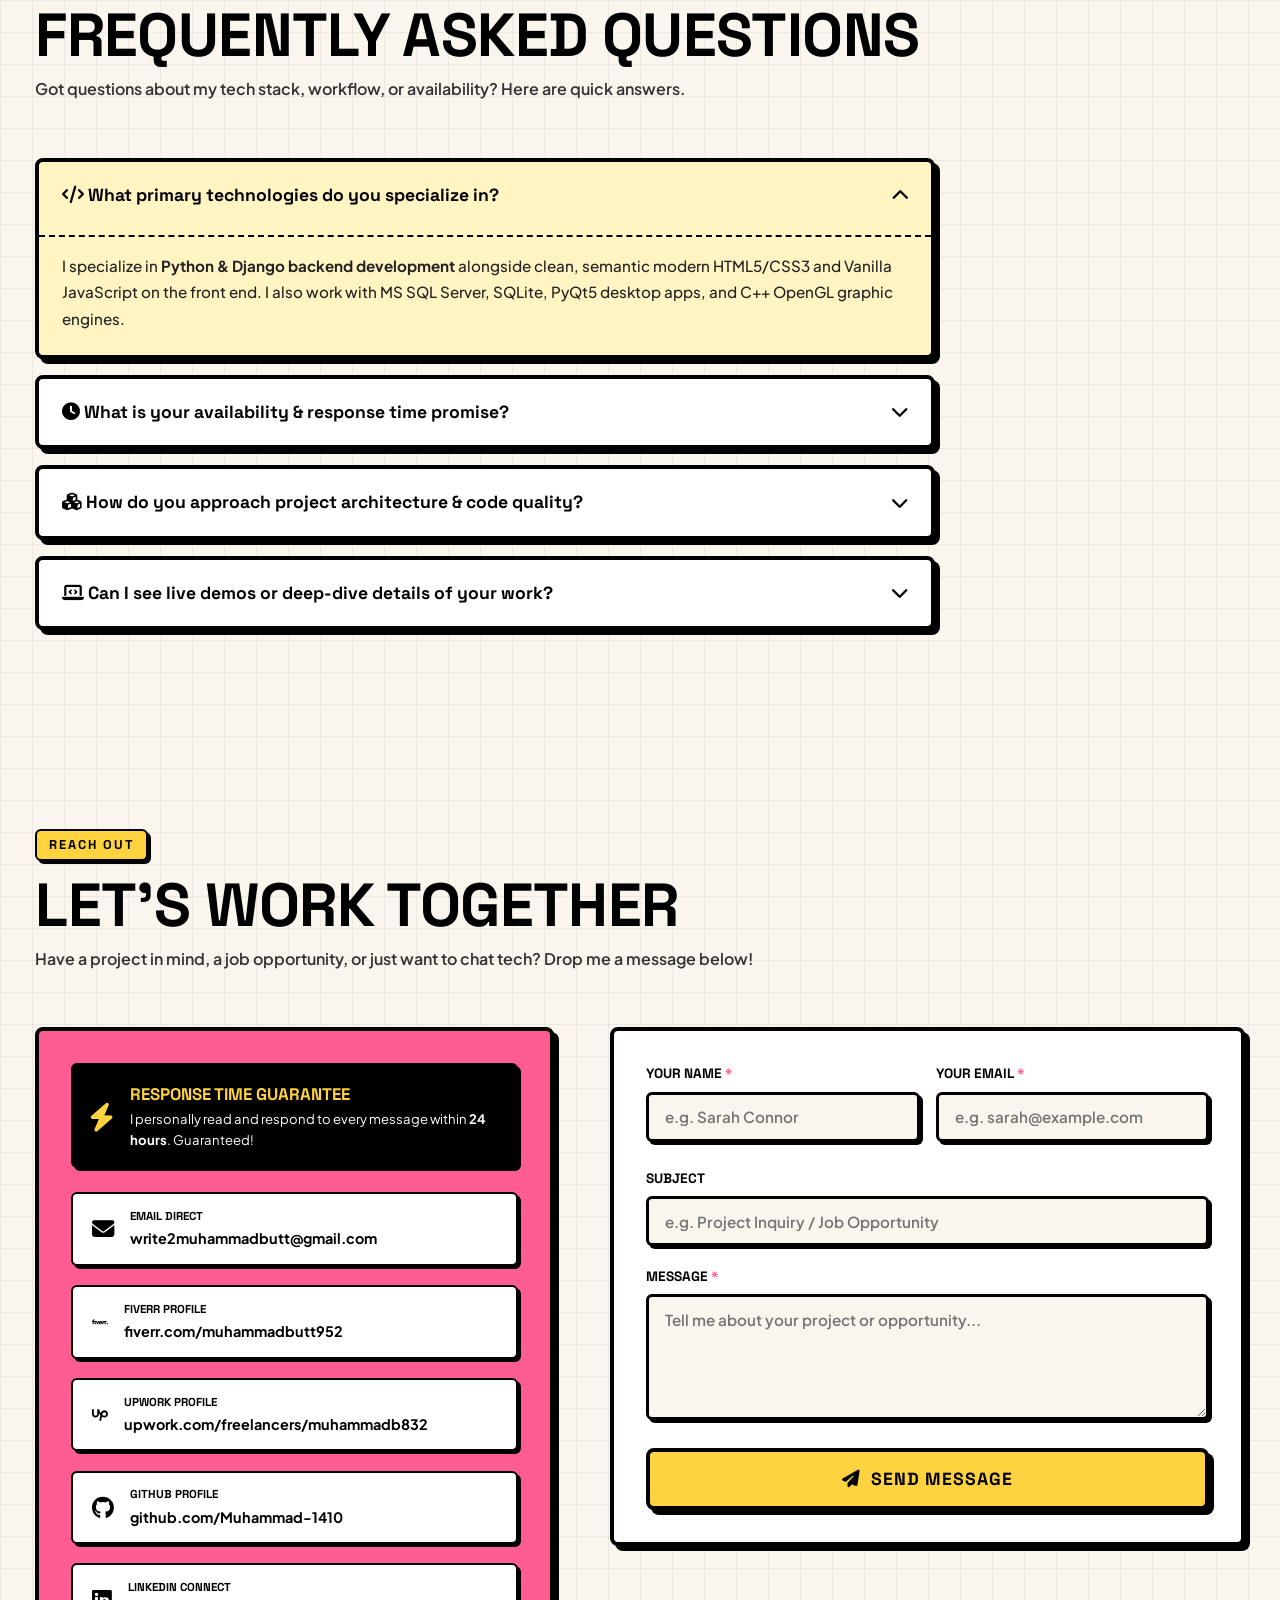
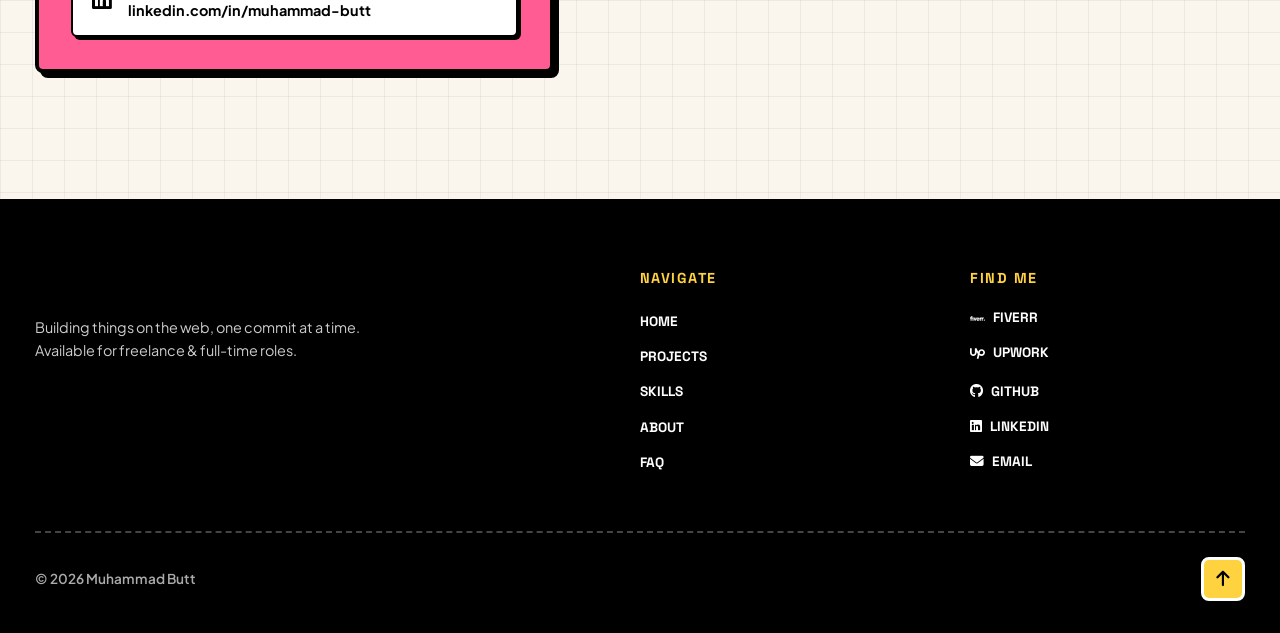
==== commit bcb289ff: "chng" ====
--- a/index.html
+++ b/index.html
@@ -219,7 +219,38 @@
 
       <div class="projects-grid reveal-stagger">
 
-        <!-- ── Project Card 0: binvid — Binary ASCII Video Processing Engine ── -->
+        <!-- ── Project Card 0: Clipper — AI Video Clip & Shorts Generator ── -->
+        <article class="project-card" tabindex="0" aria-label="Project: Clipper AI Video Clip & Shorts Generator">
+          <div class="project-img-wrapper">
+            <img src="images/clipper.png" alt="Clipper AI Video Clip and Viral Shorts Generator Screenshot" class="project-img" />
+            <div class="img-zoom-overlay">
+              <i class="fa-solid fa-magnifying-glass-plus" aria-hidden="true"></i>
+              <span>Click to Enlarge</span>
+            </div>
+          </div>
+          <span class="project-tag">PYTHON 3.12 · DJANGO · WHISPER · FFMPEG</span>
+          <h3 class="project-title">Clipper — AI Shorts Generator</h3>
+          <p class="project-desc">
+            An end-to-end AI video clipping engine and studio editor that ingests video streams, identifies viral moments using YouTube replay heatmaps, crops to 9:16 vertical video, and burns kinetic word-pop subtitles with local Whisper AI and FFmpeg.
+          </p>
+          <div class="project-footer">
+            <div class="project-stack">
+              <span class="stack-pill">Python</span>
+              <span class="stack-pill">Django 6</span>
+              <span class="stack-pill">Whisper</span>
+              <span class="stack-pill">FFmpeg</span>
+              <span class="stack-pill">REST API</span>
+            </div>
+            <div style="display:flex; gap:0.4rem; align-items:center;">
+              <a href="projects/clipper.html" class="btn btn-primary btn-sm"
+                aria-label="View Clipper AI Video Generator project">
+                View <i class="fa-solid fa-arrow-right" aria-hidden="true"></i>
+              </a>
+            </div>
+          </div>
+        </article>
+
+        <!-- ── Project Card 1: binvid — Binary ASCII Video Processing Engine ── -->
         <article class="project-card" tabindex="0" aria-label="Project: binvid Binary ASCII Video Processing Engine">
           <div class="project-img-wrapper">
             <img src="images/binvid.png" alt="binvid Binary ASCII Video Engine Interface Screenshot" class="project-img" />
--- a/style.css
+++ b/style.css
@@ -1763,6 +1763,256 @@
 
 
 /* ═══════════════════════════════════════════════════════════
+   PROJECT DETAIL PAGES (CASE STUDIES)
+═══════════════════════════════════════════════════════════ */
+.project-detail-hero {
+  padding: clamp(2.5rem, 5vw, 4.5rem) 0 2.5rem 0;
+  position: relative;
+  border-bottom: 3px solid var(--neo-black);
+  background: var(--neo-bg);
+}
+
+.breadcrumb {
+  display: flex;
+  align-items: center;
+  gap: 0.5rem;
+  font-family: var(--font-display);
+  font-size: 0.88rem;
+  font-weight: 700;
+  margin-bottom: 1.2rem;
+  flex-wrap: wrap;
+}
+
+.breadcrumb a {
+  color: var(--neo-black);
+  text-decoration: underline;
+  transition: color var(--dur-fast);
+}
+
+.breadcrumb a:hover {
+  color: var(--neo-pink);
+}
+
+.breadcrumb span {
+  color: var(--mid-gray);
+}
+
+.project-detail-title {
+  font-size: clamp(1.8rem, 4.5vw, 3rem);
+  text-transform: uppercase;
+  color: var(--neo-black);
+  line-height: 1.15;
+  margin: 1rem 0 0.8rem 0;
+  word-break: break-word;
+}
+
+.project-detail-tagline {
+  font-size: 1.05rem;
+  line-height: 1.7;
+  color: #222222;
+  max-width: 850px;
+  font-weight: 500;
+  margin-bottom: 1.5rem;
+}
+
+/* Project Meta Grid */
+.project-meta-grid {
+  display: grid;
+  grid-template-columns: repeat(auto-fit, minmax(200px, 1fr));
+  gap: 1rem;
+  margin-top: 2rem;
+}
+
+.meta-item {
+  background: var(--neo-white);
+  border: 2px solid var(--neo-black);
+  border-radius: 6px;
+  box-shadow: var(--shadow-badge);
+  padding: 1rem 1.2rem;
+  transition: transform var(--dur-fast) var(--ease-snappy);
+}
+
+.meta-item:hover {
+  transform: translate(-2px, -2px);
+  box-shadow: var(--shadow-card);
+}
+
+.meta-item h4 {
+  font-family: var(--font-display);
+  font-size: 0.78rem;
+  font-weight: 800;
+  text-transform: uppercase;
+  color: #555555;
+  letter-spacing: 0.06em;
+  margin-bottom: 0.35rem;
+}
+
+.meta-item p {
+  font-size: 0.95rem;
+  font-weight: 700;
+  color: var(--neo-black);
+  margin: 0;
+}
+
+/* Project Showcase & Main Screenshot */
+.project-showcase {
+  padding: 3rem 0 clamp(4rem, 8vw, 6rem) 0;
+}
+
+.main-screenshot-container {
+  position: relative;
+  border: var(--border-thick);
+  border-radius: 8px;
+  box-shadow: var(--shadow-card);
+  overflow: hidden;
+  background: var(--neo-black);
+  cursor: pointer;
+  margin-top: 1.5rem;
+  transition: transform var(--dur-med) var(--ease-snappy);
+}
+
+.main-screenshot-container:hover {
+  transform: translate(-3px, -3px);
+  box-shadow: var(--shadow-hover);
+}
+
+.main-screenshot-container img {
+  width: 100%;
+  display: block;
+  height: auto;
+  object-fit: cover;
+}
+
+/* Gallery Grid & Page Cards */
+.gallery-grid {
+  display: grid;
+  grid-template-columns: repeat(auto-fit, minmax(340px, 1fr));
+  gap: 1.8rem;
+  margin-top: 2rem;
+}
+
+.page-card {
+  background: var(--neo-white);
+  border: var(--border-thick);
+  border-radius: 8px;
+  box-shadow: var(--shadow-card);
+  overflow: hidden;
+  display: flex;
+  flex-direction: column;
+  transition: all var(--dur-fast) var(--ease-snappy);
+}
+
+.page-card:hover {
+  transform: translate(-3px, -3px);
+  box-shadow: var(--shadow-hover);
+}
+
+.page-card-img-wrapper {
+  position: relative;
+  border-bottom: 3px solid var(--neo-black);
+  overflow: hidden;
+  background: var(--neo-black);
+  cursor: pointer;
+}
+
+.page-card-img-wrapper img {
+  width: 100%;
+  display: block;
+  height: auto;
+  object-fit: cover;
+  transition: transform var(--dur-med) var(--ease-snappy);
+}
+
+.page-card:hover .page-card-img-wrapper img {
+  transform: scale(1.03);
+}
+
+.page-card-body {
+  padding: 1.3rem;
+  display: flex;
+  flex-direction: column;
+  flex: 1;
+}
+
+.page-card-tag {
+  display: inline-block;
+  font-family: var(--font-display);
+  font-size: 0.72rem;
+  font-weight: 800;
+  text-transform: uppercase;
+  letter-spacing: 0.05em;
+  color: var(--neo-black);
+  background: var(--neo-yellow);
+  border: 2px solid var(--neo-black);
+  box-shadow: 2px 2px 0px var(--neo-black);
+  padding: 3px 8px;
+  border-radius: 4px;
+  width: fit-content;
+  margin-bottom: 0.6rem;
+}
+
+.page-card-title {
+  font-size: 1.25rem;
+  text-transform: uppercase;
+  color: var(--neo-black);
+  margin-bottom: 0.5rem;
+  line-height: 1.2;
+}
+
+.page-card-desc {
+  font-size: 0.9rem;
+  color: #333333;
+  line-height: 1.6;
+  font-weight: 500;
+  margin: 0;
+}
+
+/* Features Grid & Feature Cards */
+.features-grid {
+  display: grid;
+  grid-template-columns: repeat(auto-fit, minmax(300px, 1fr));
+  gap: 1.5rem;
+  margin-top: 1.8rem;
+}
+
+.feature-card {
+  background: var(--neo-white);
+  border: var(--border-thick);
+  border-radius: 8px;
+  box-shadow: var(--shadow-card);
+  padding: 1.6rem;
+  transition: transform var(--dur-fast) var(--ease-snappy);
+}
+
+.feature-card:hover {
+  transform: translate(-3px, -3px);
+  box-shadow: var(--shadow-hover);
+}
+
+.feature-card h3 {
+  font-size: 1.15rem;
+  text-transform: uppercase;
+  color: var(--neo-black);
+  margin-bottom: 0.6rem;
+  display: flex;
+  align-items: center;
+  gap: 0.5rem;
+}
+
+.feature-card h3 i {
+  color: var(--neo-pink);
+}
+
+.feature-card p {
+  font-size: 0.92rem;
+  color: #333333;
+  line-height: 1.65;
+  margin: 0;
+}
+
+
+
+/* ═══════════════════════════════════════════════════════════
    RESPONSIVE BREAKPOINTS & MOBILE OVERFLOW FIXES
 ═══════════════════════════════════════════════════════════ */
 @media (max-width: 992px) {
